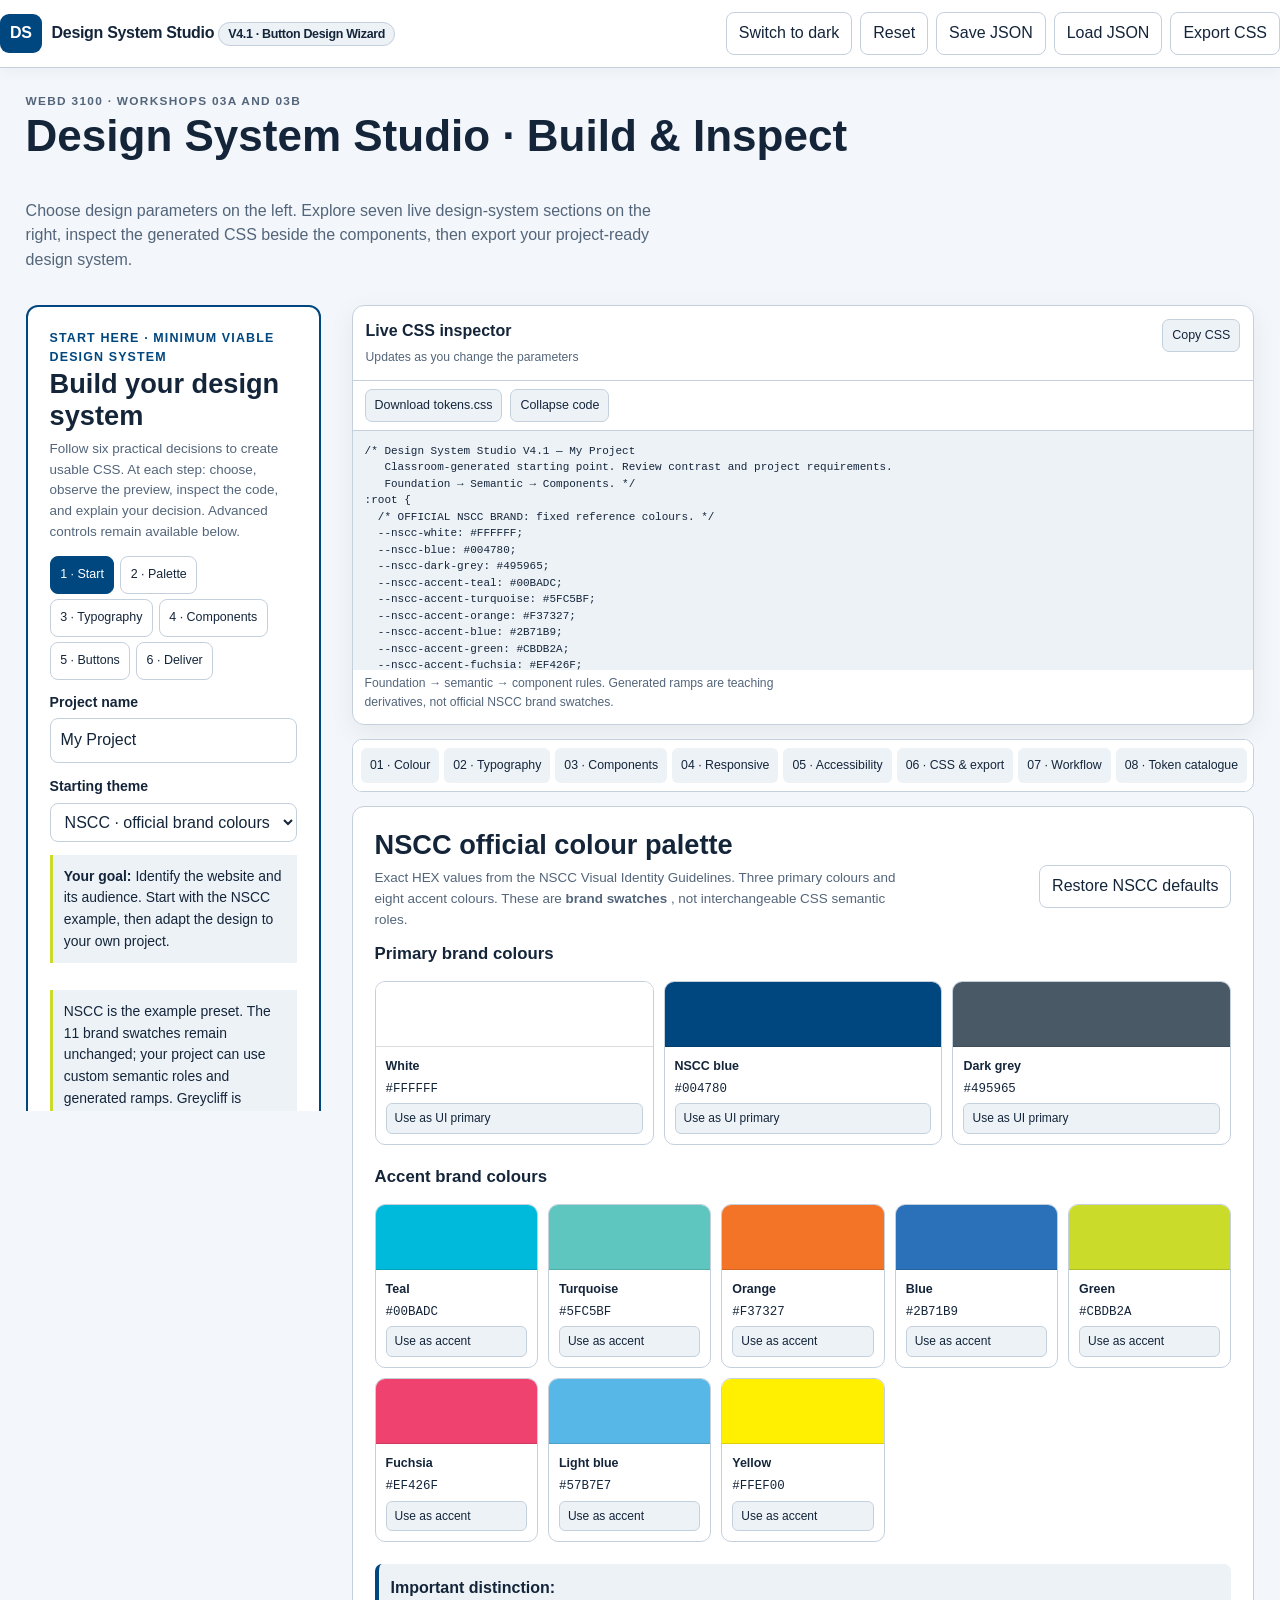
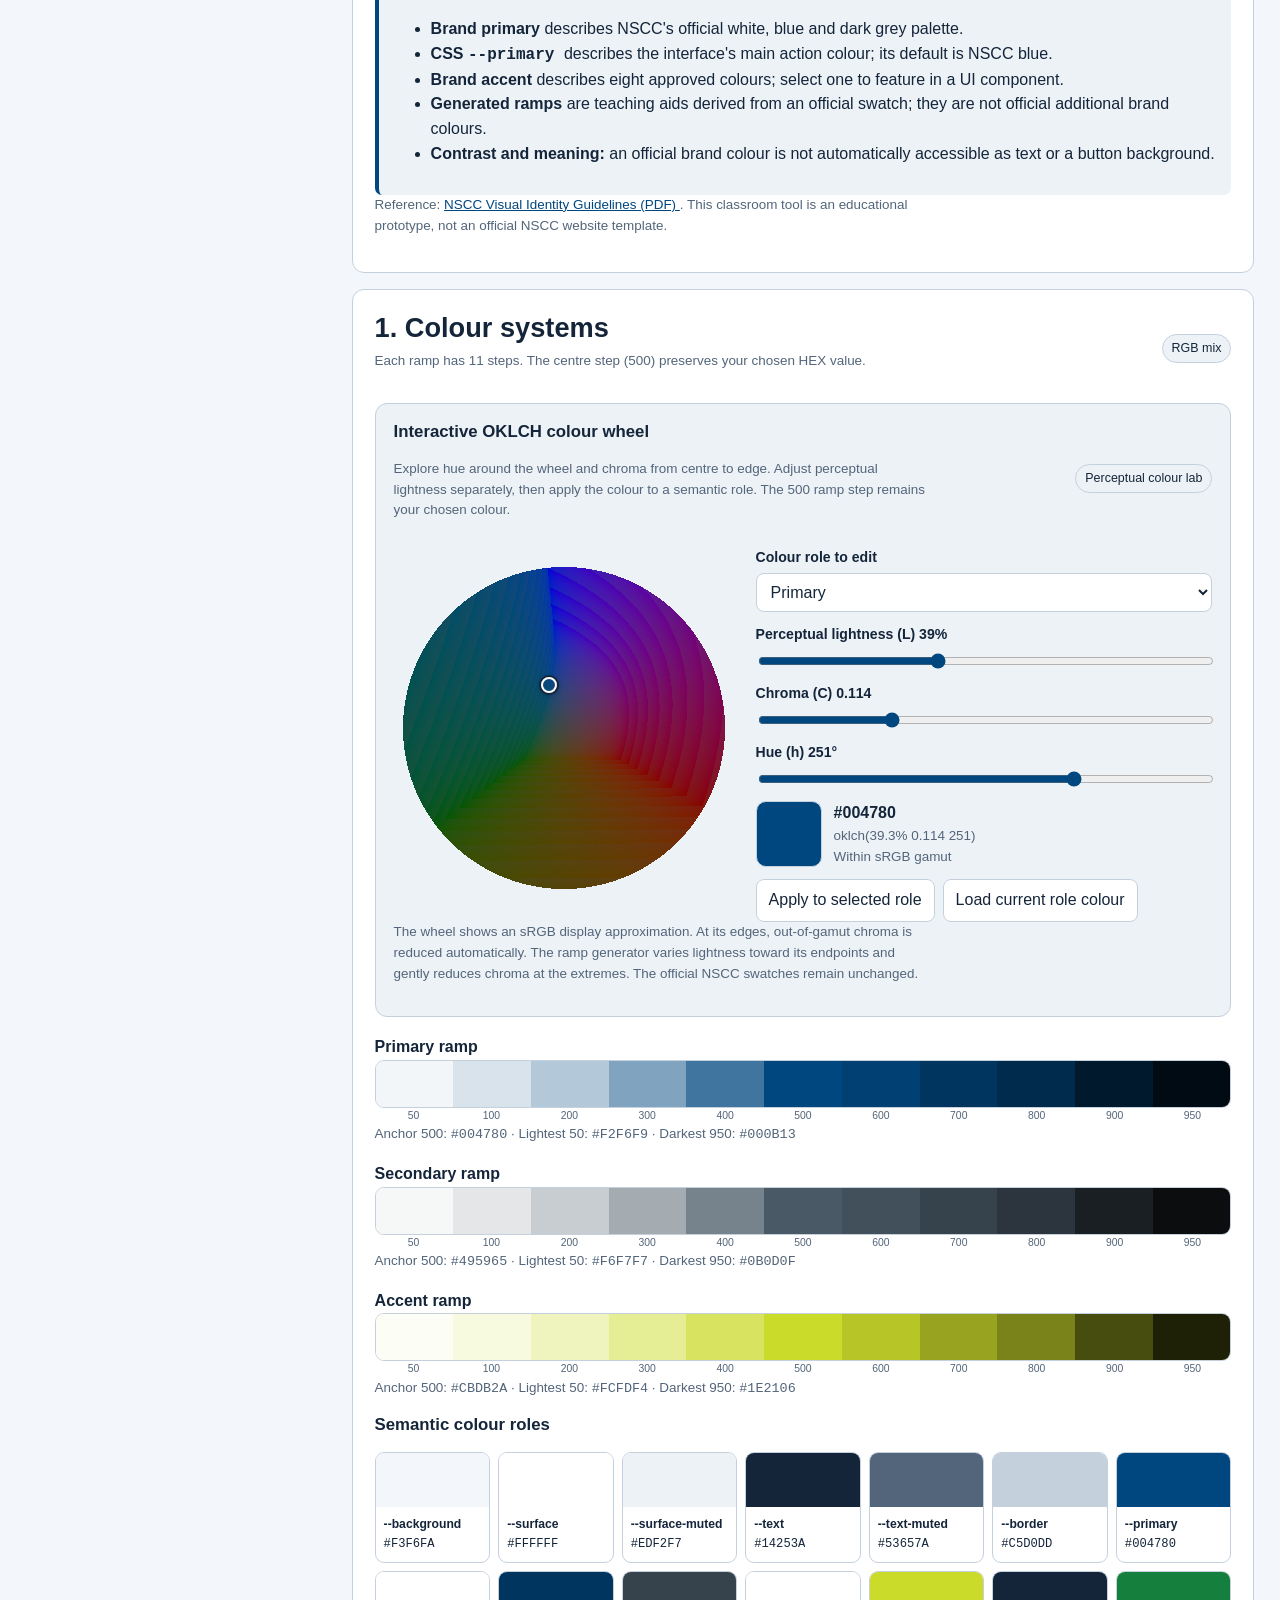
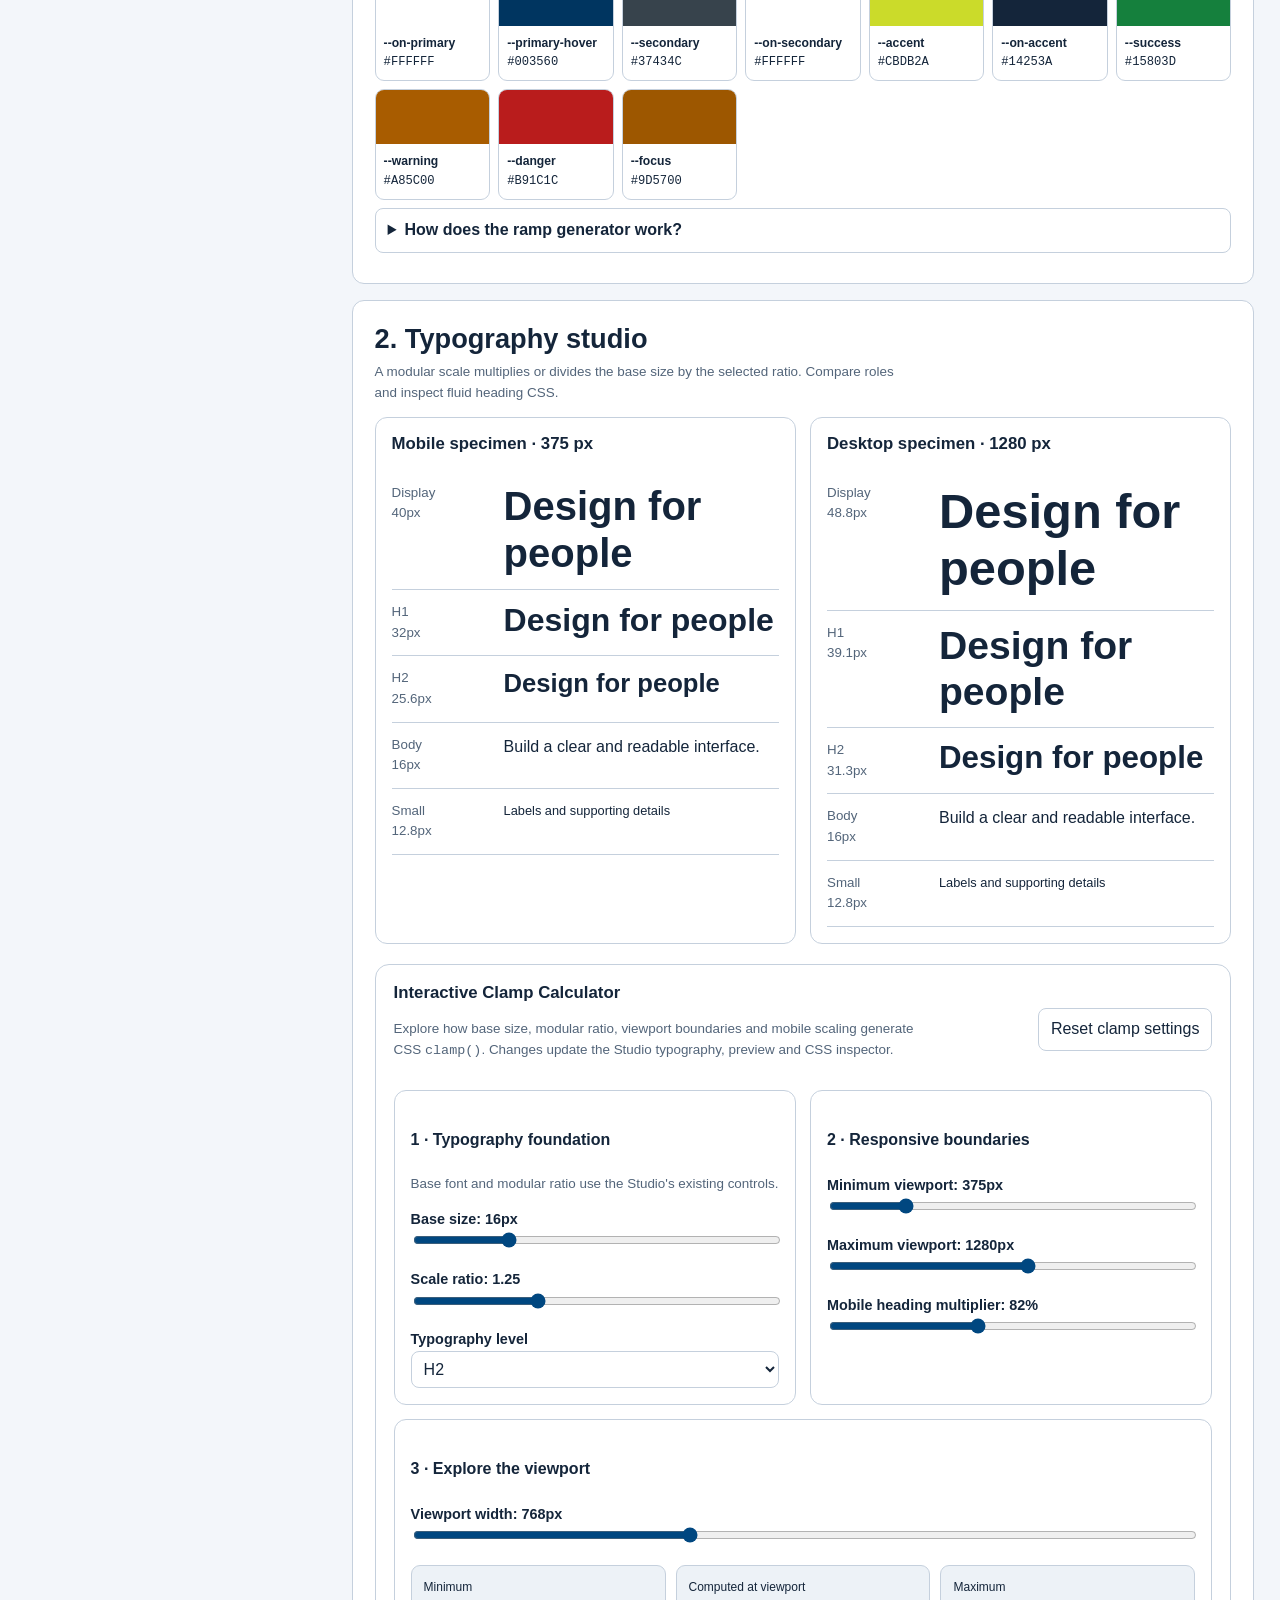
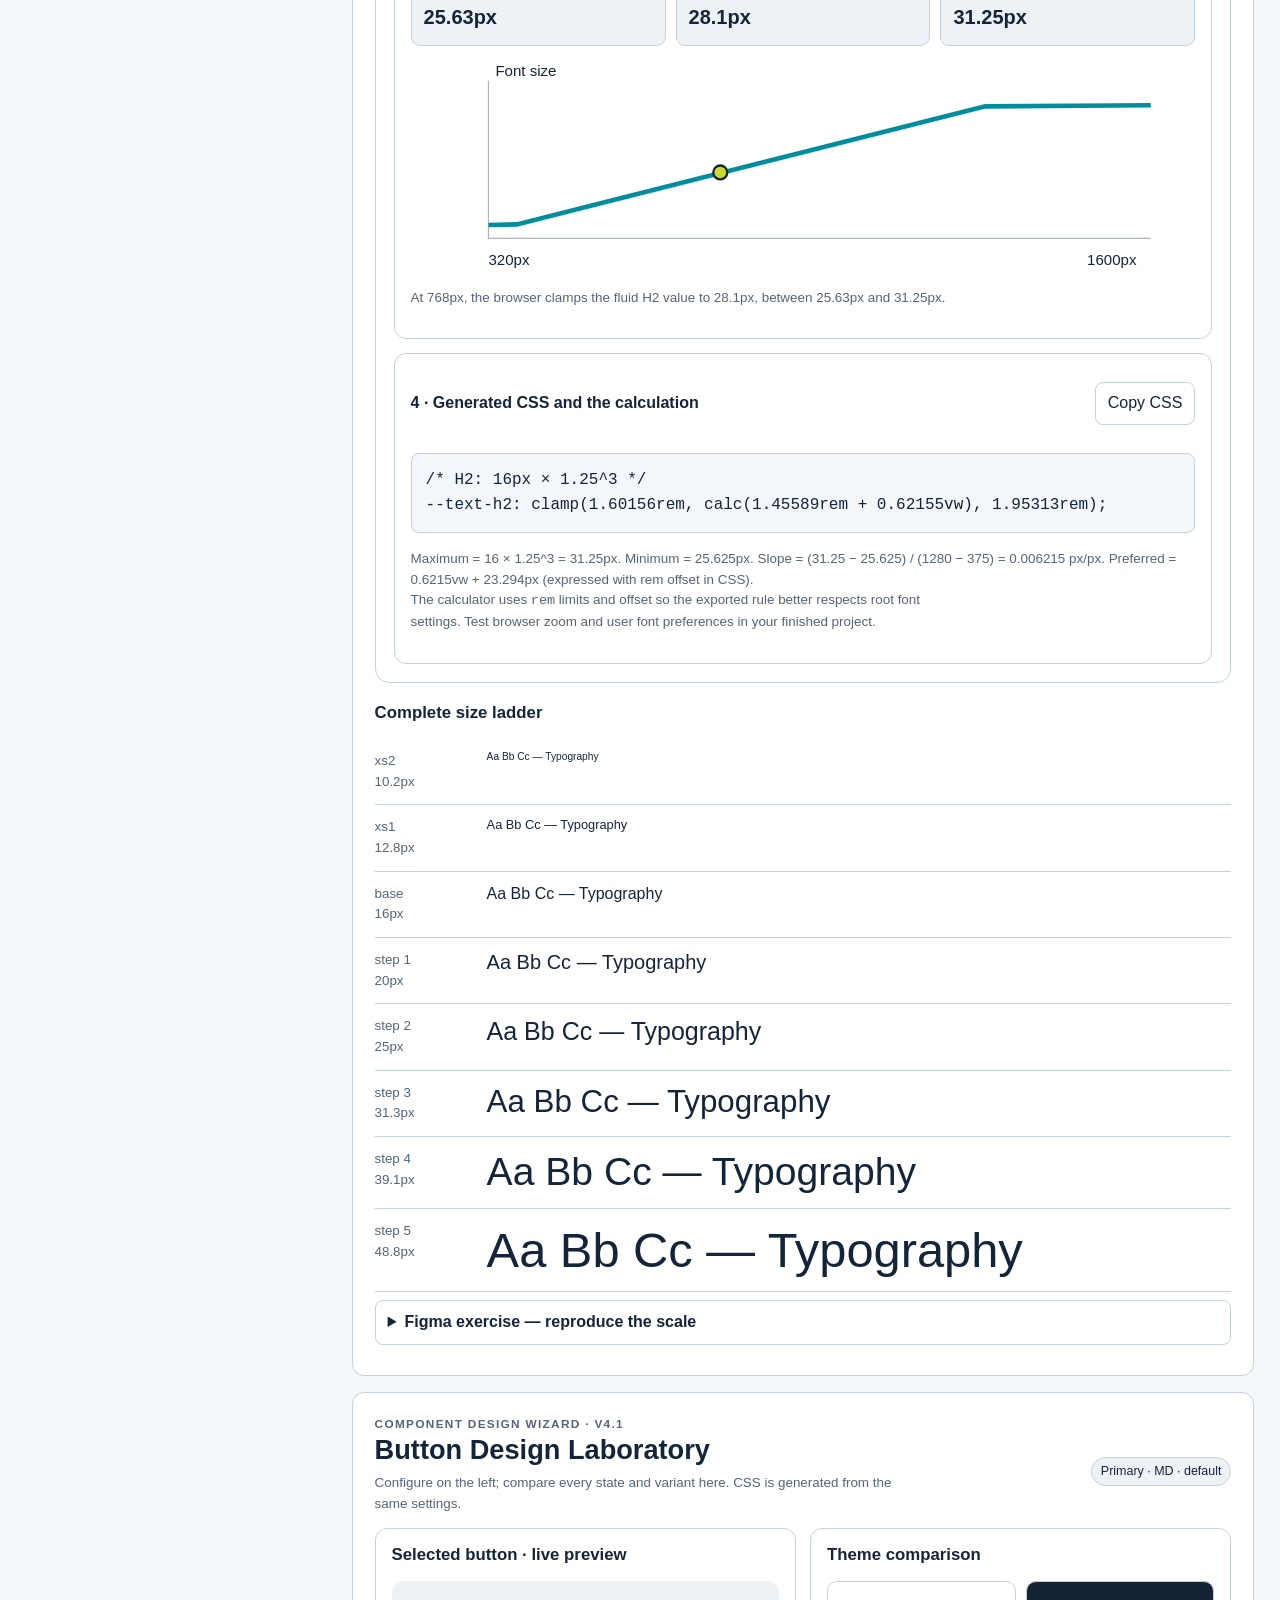
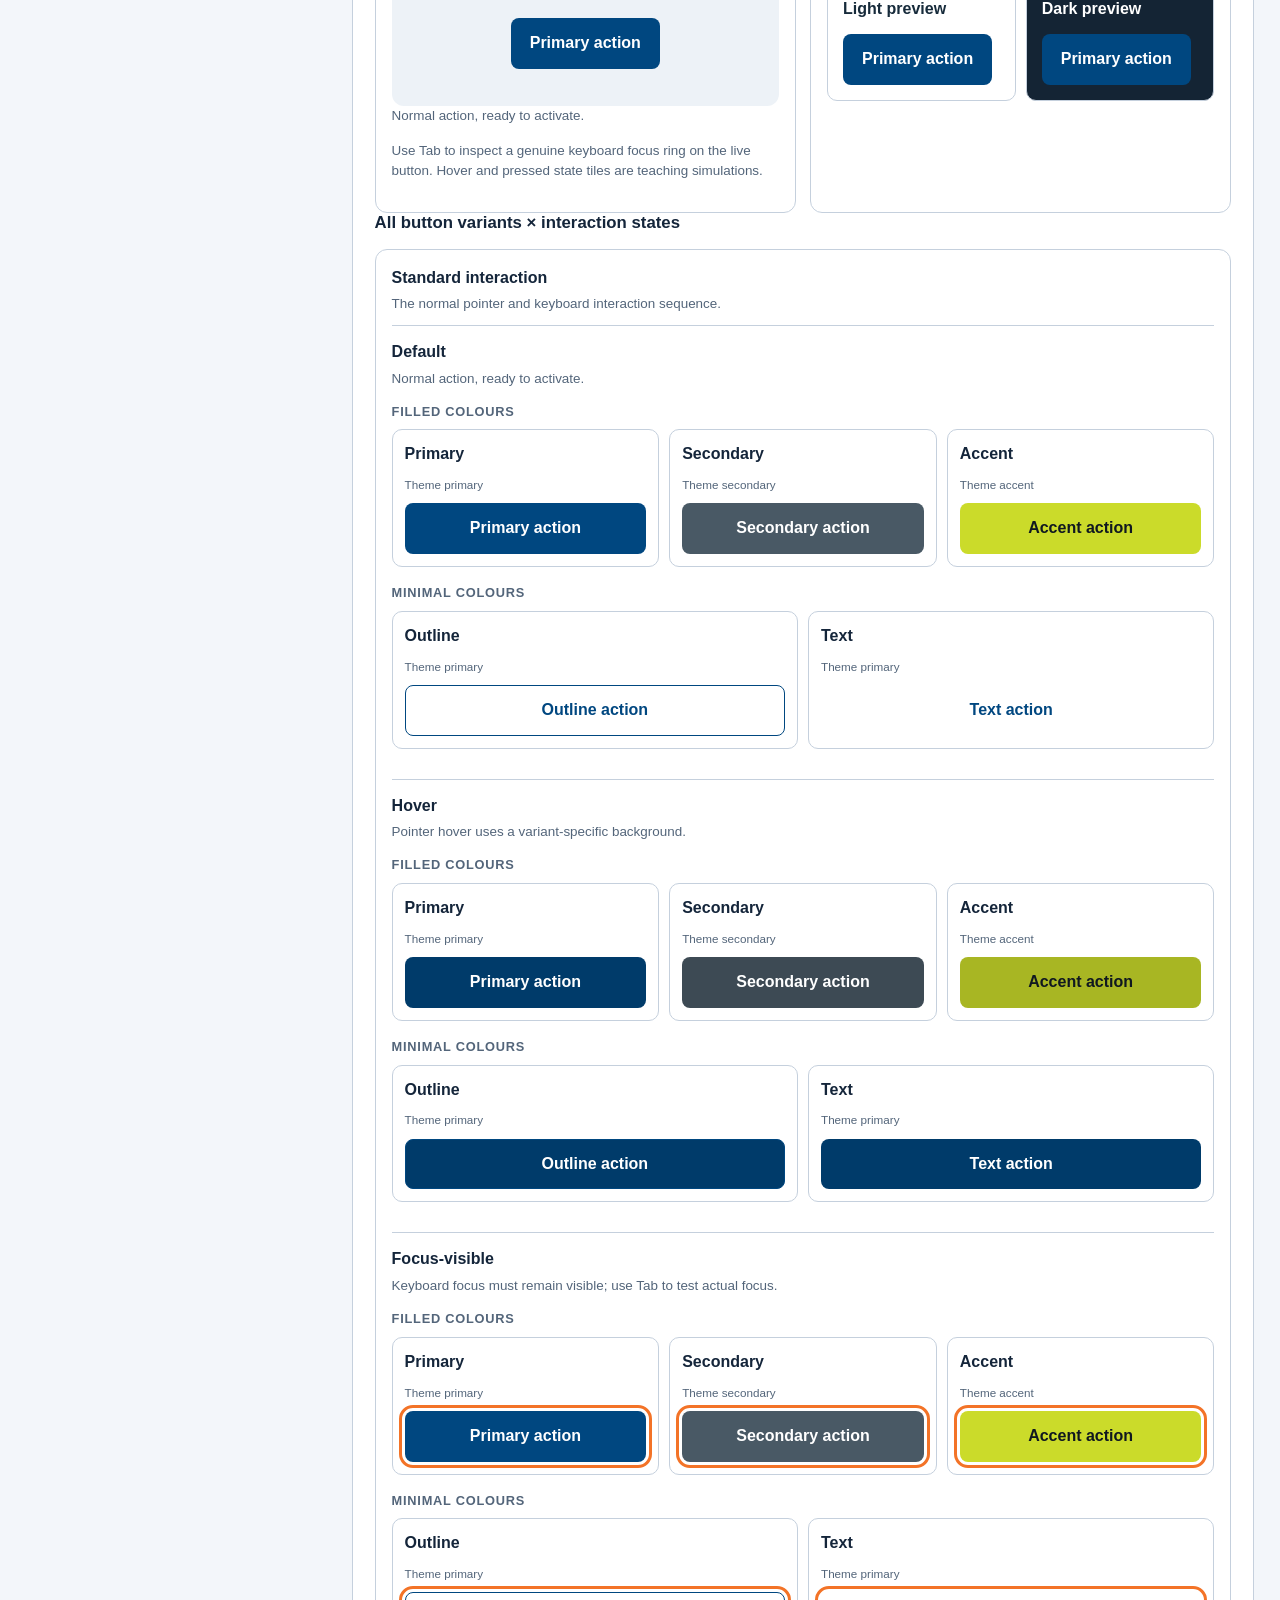
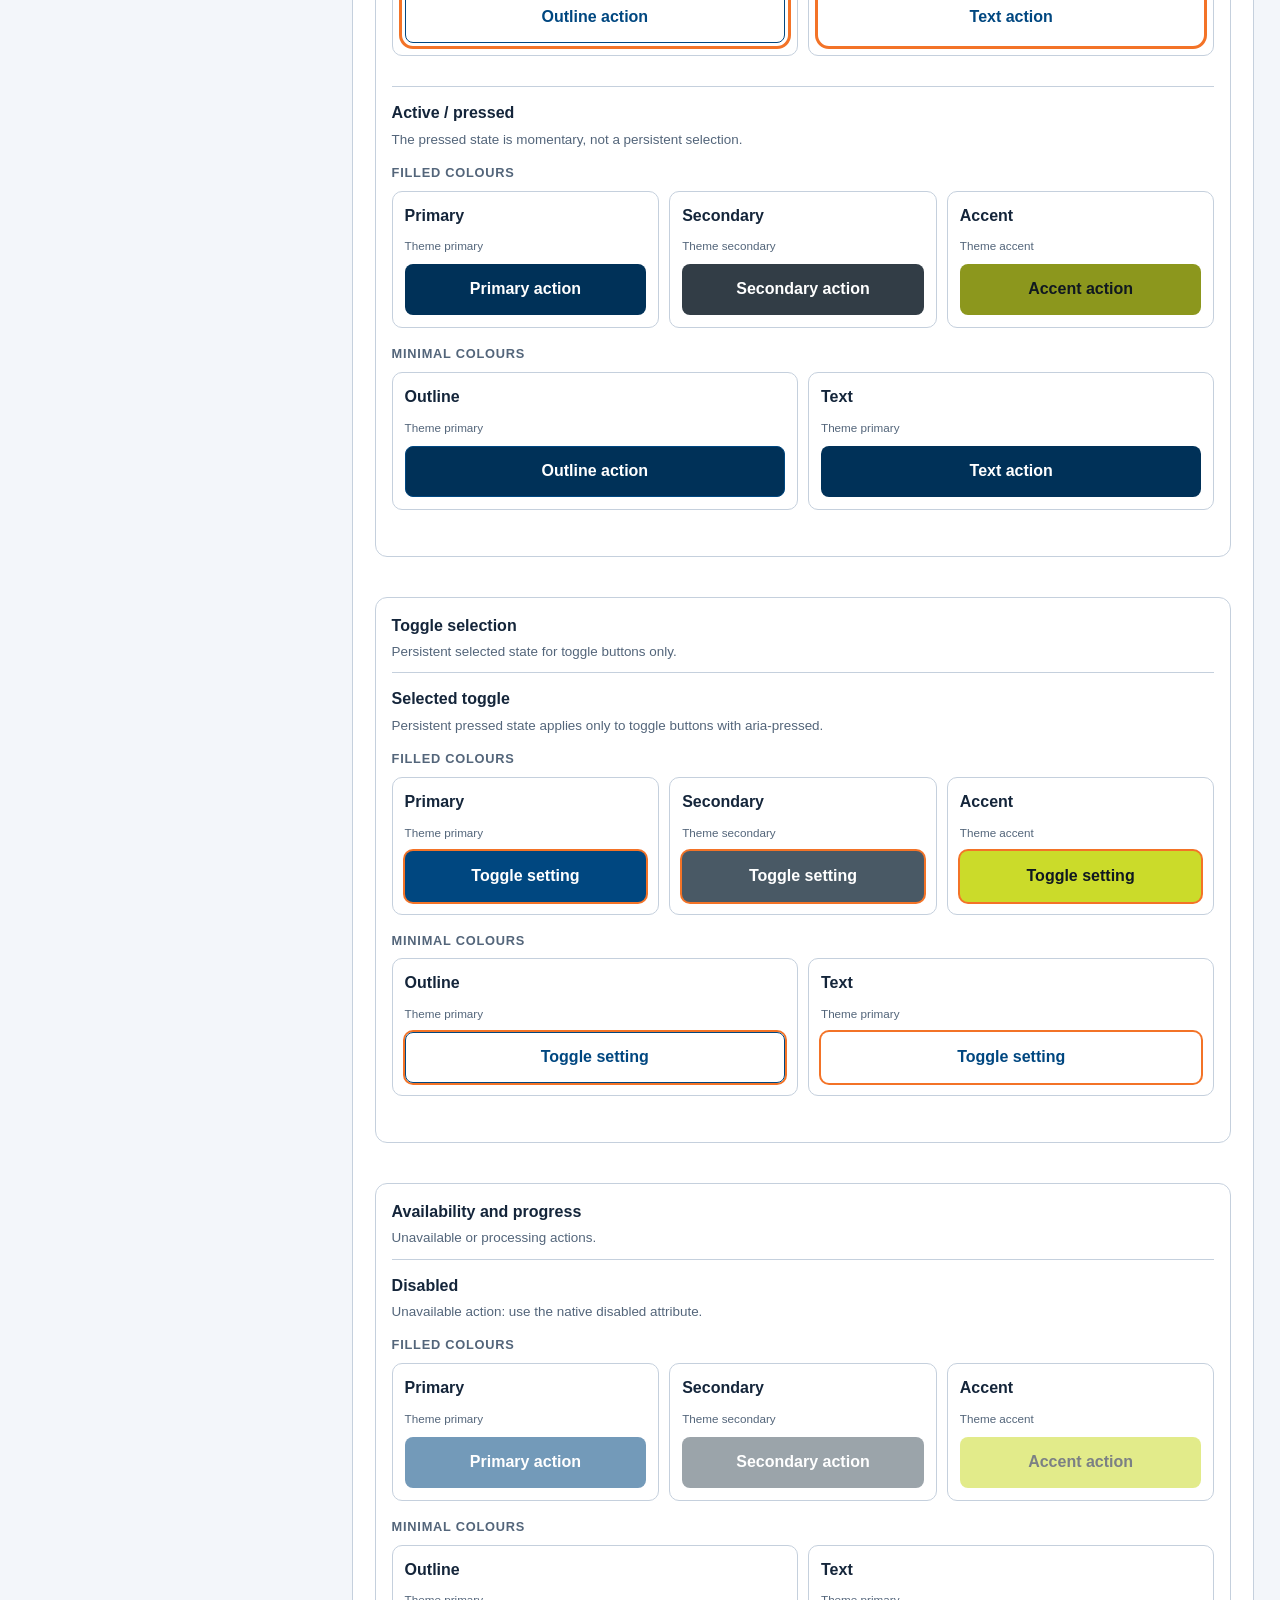
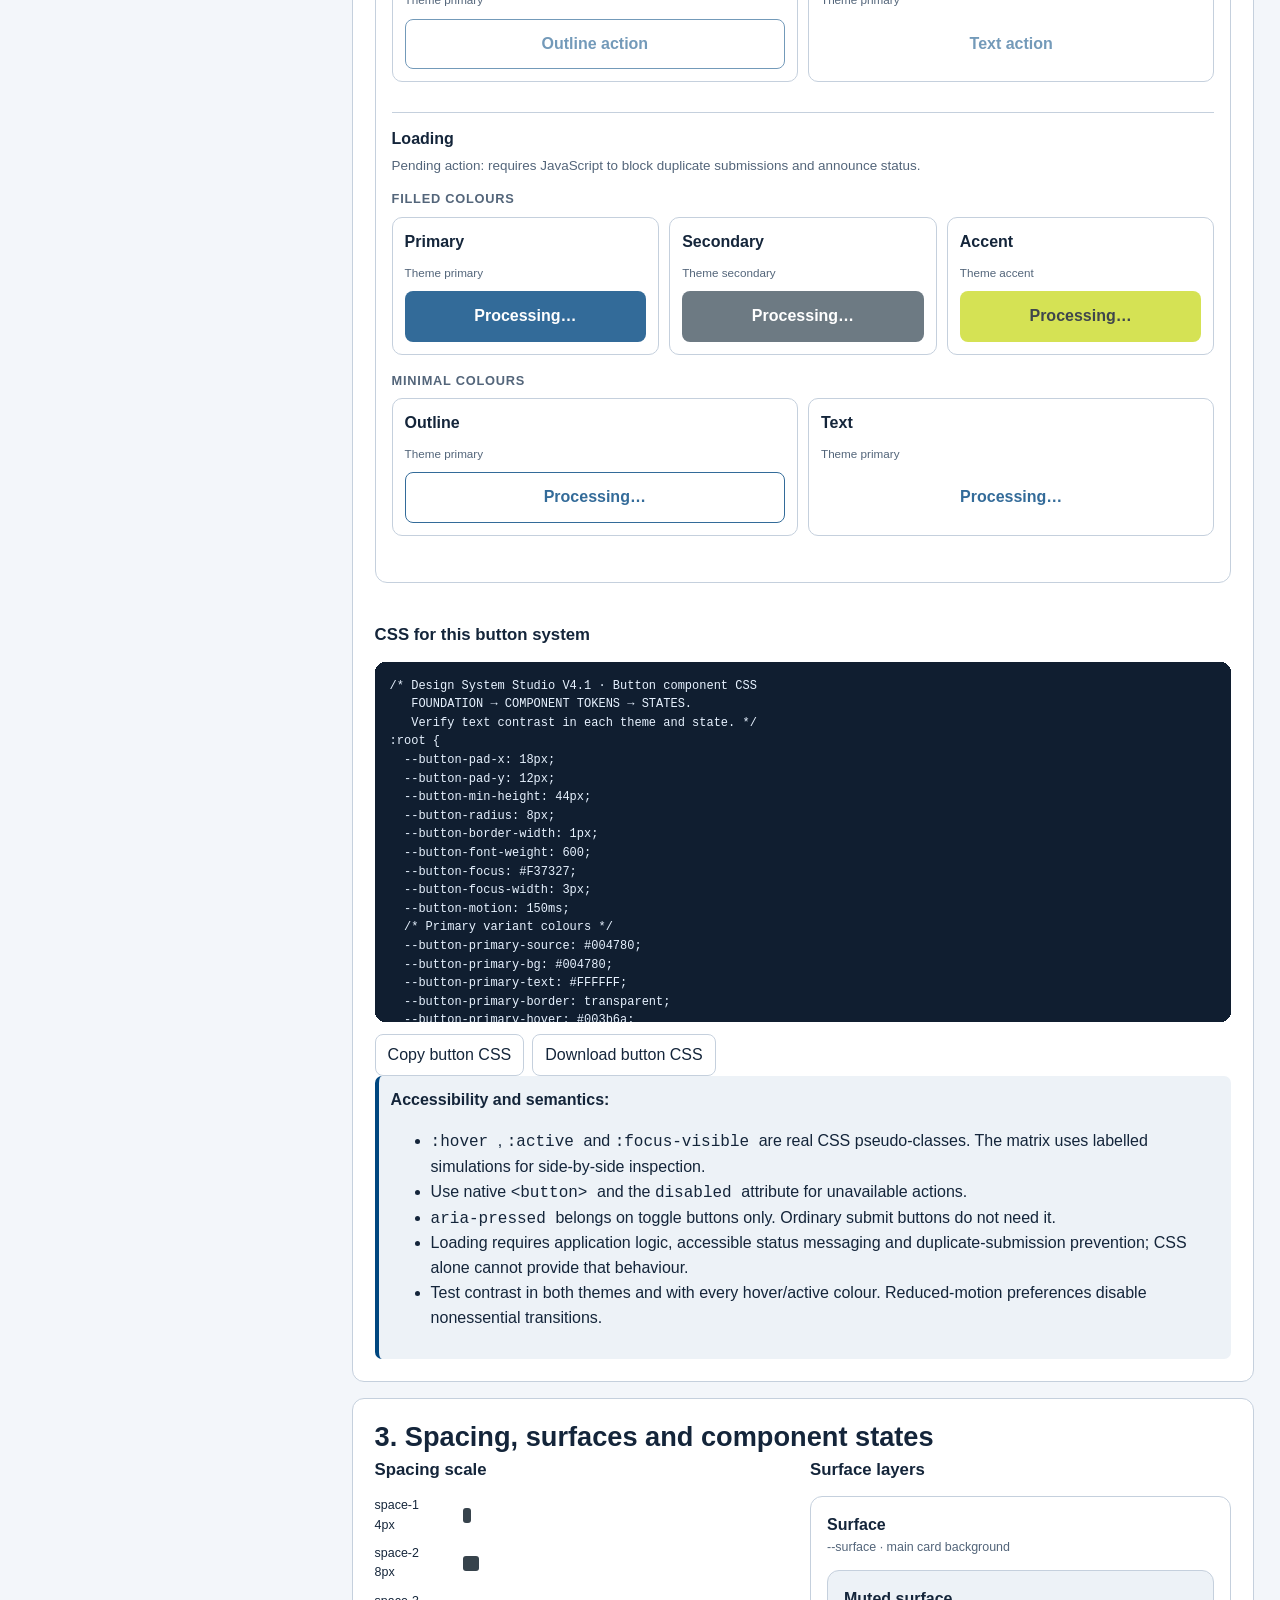
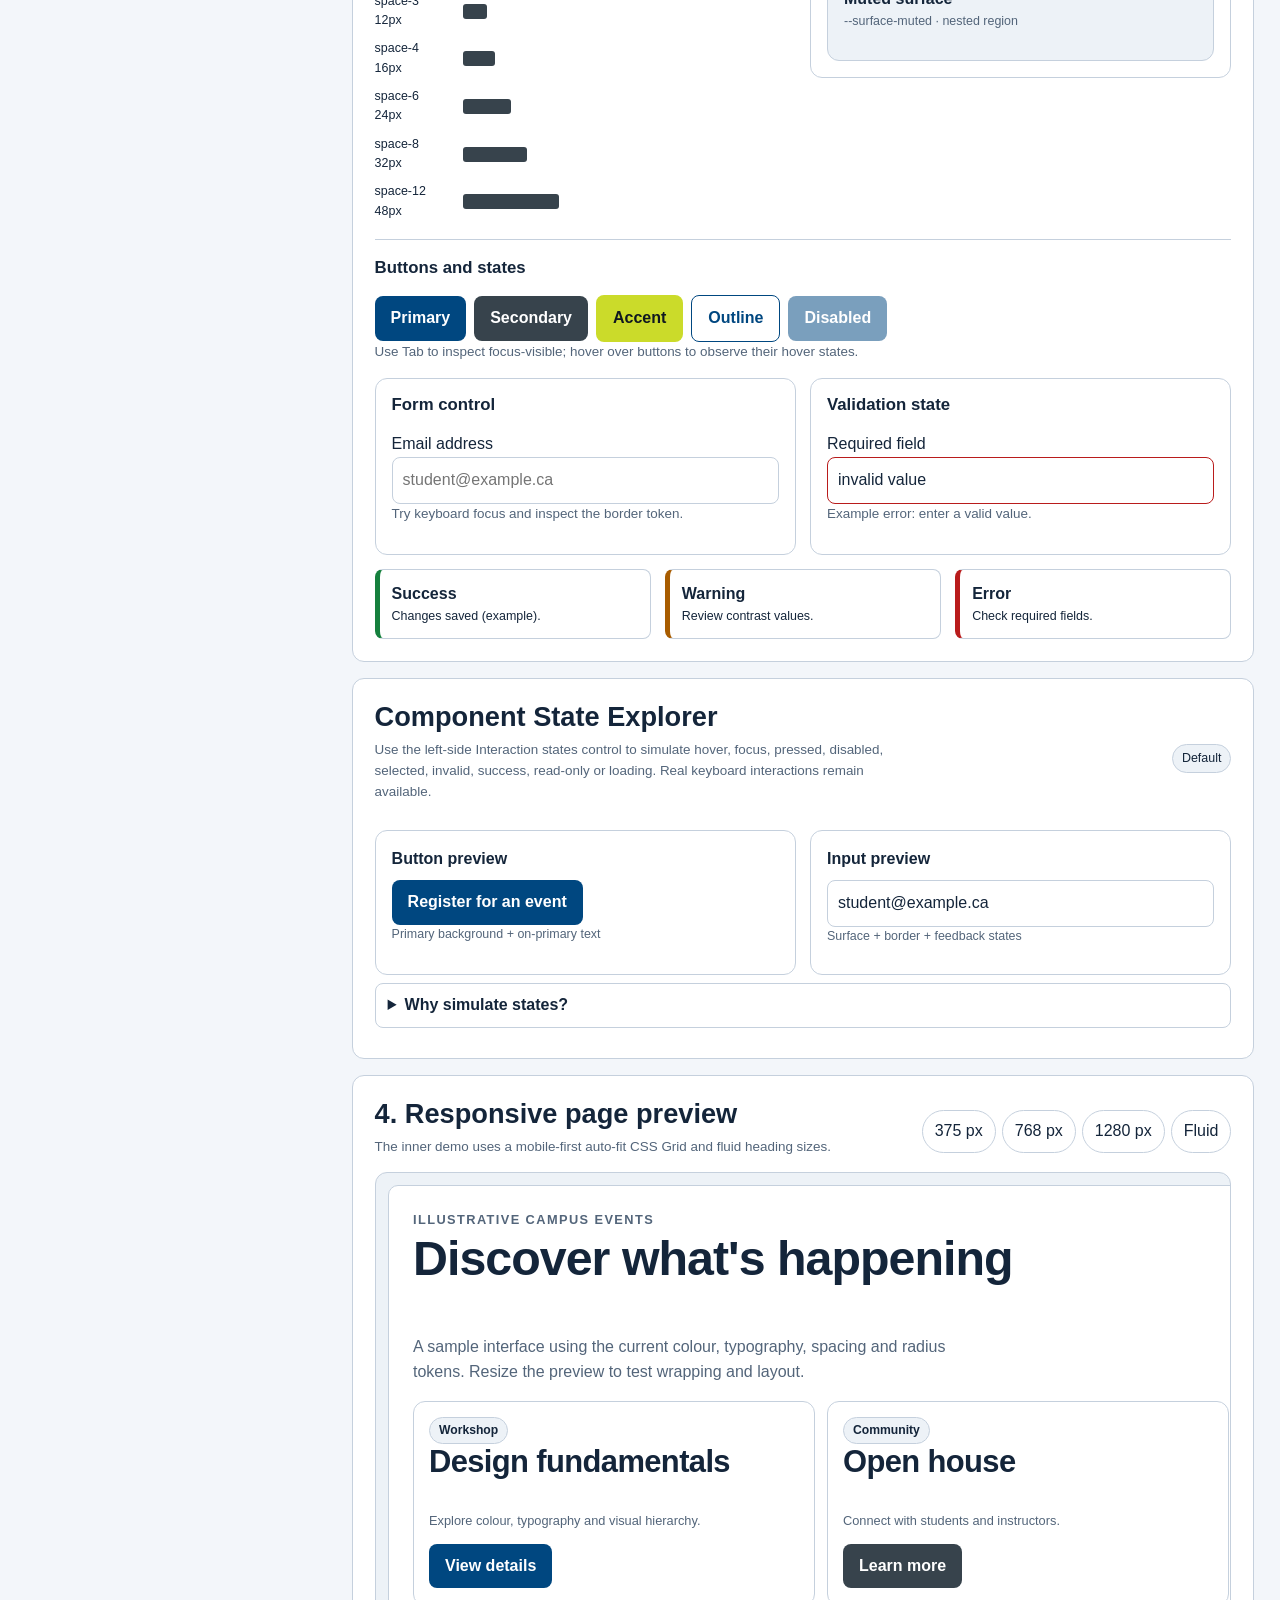
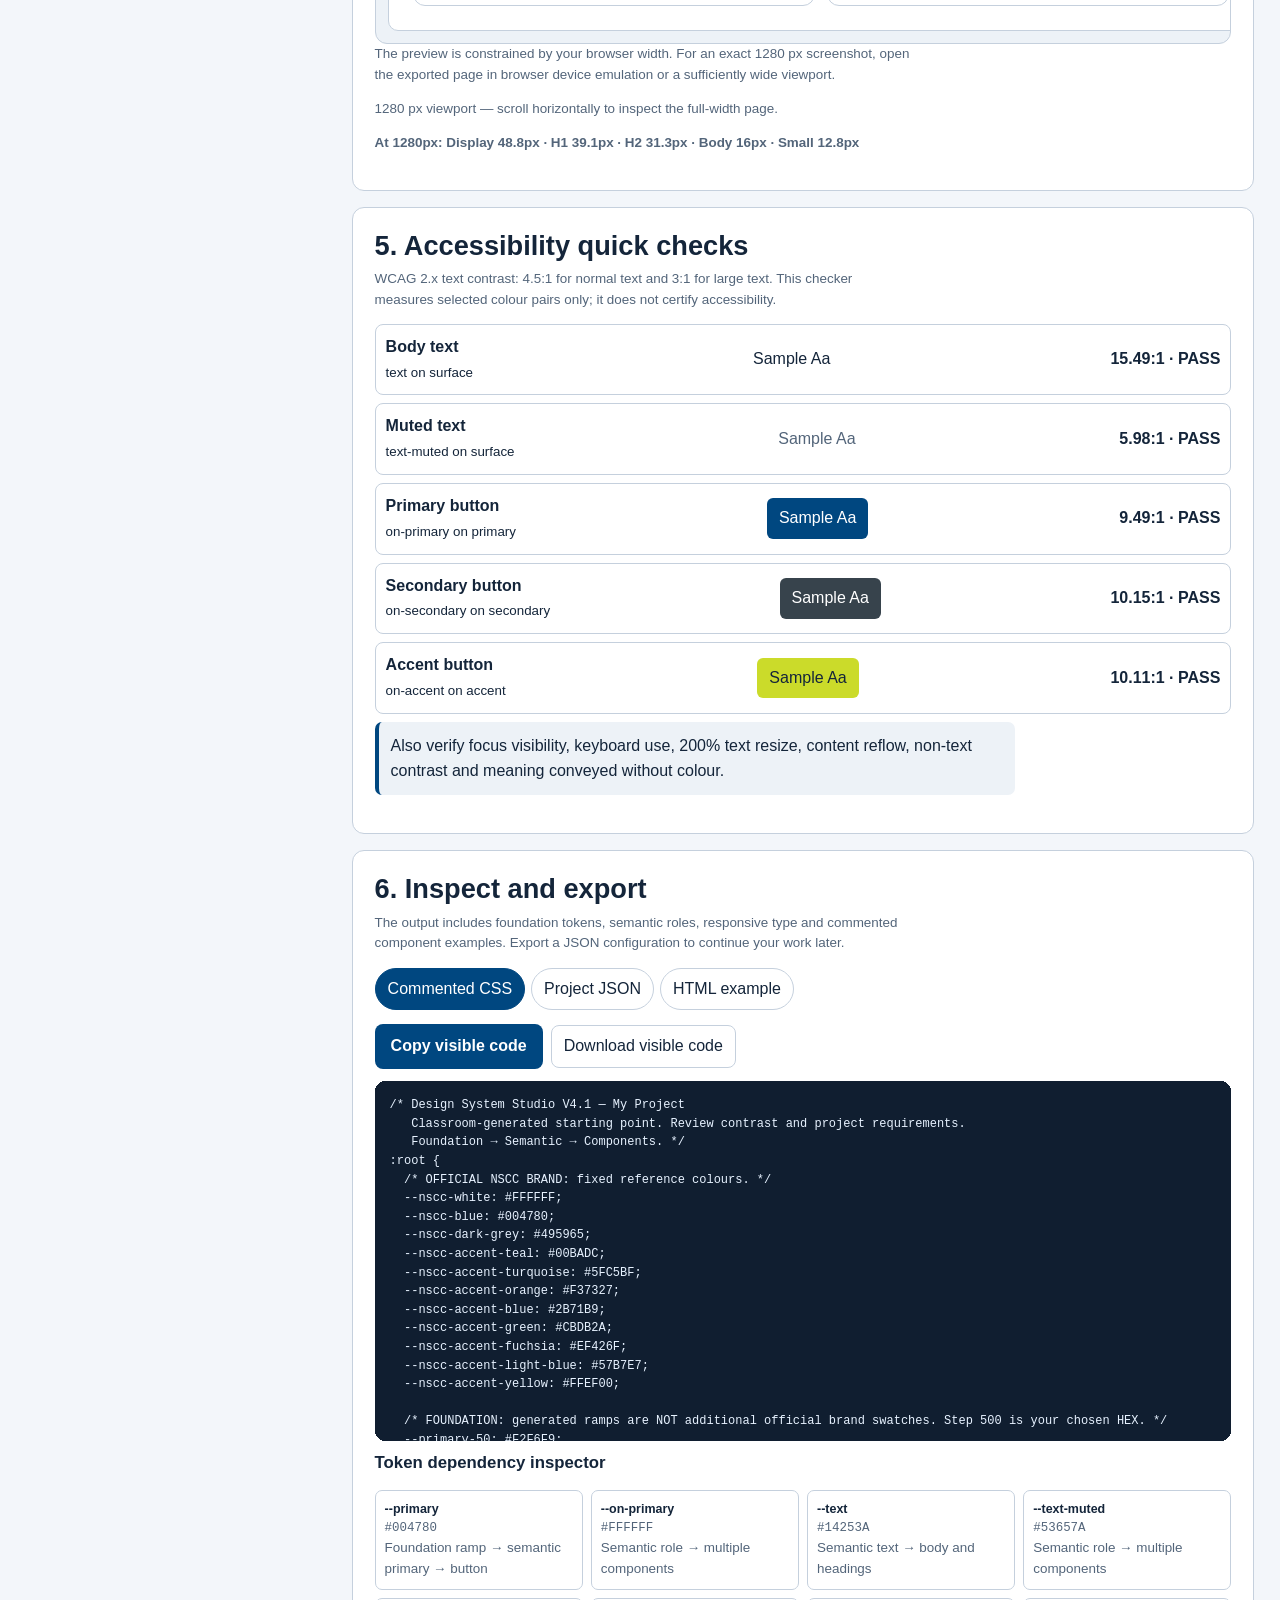
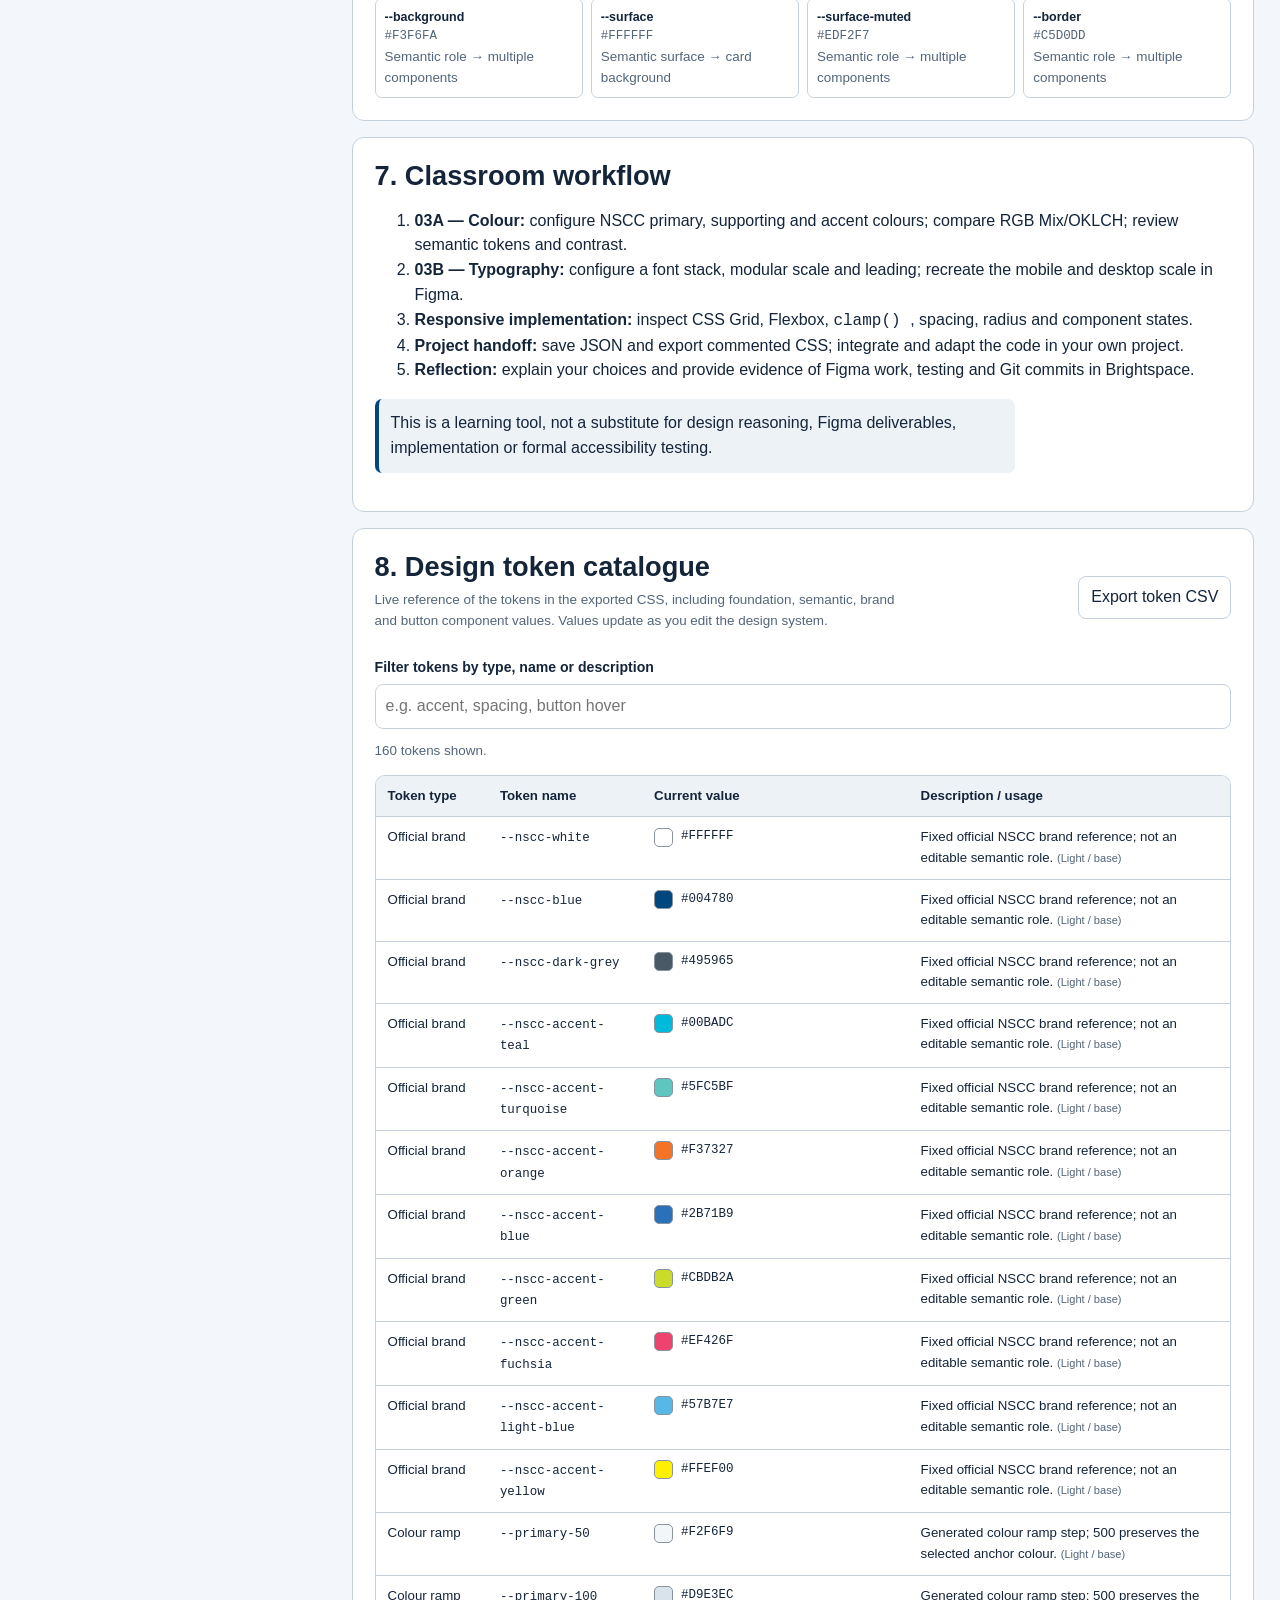
==== legacy/Design_System_Studio_V4_1_Interactive_Clamp_Calculator.html @ a5e4a3a6 "Initital seed of project" ====
<!DOCTYPE html>
<html data-theme="light" lang="en">
 <head>
  <meta charset="utf-8"/>
  <meta content="width=device-width,initial-scale=1" name="viewport"/>
  <meta content="light dark" name="color-scheme"/>
  <title>
   Design System Studio V4.1 | Button Design Wizard
  </title>
  <style>
   /* DESIGN SYSTEM STUDIO V3.3 — Foundation → Semantic → Components.
   All examples are responsive, keyboard accessible where practical,
   and use locally available fonts. Greycliff is licensed; Arial is its classroom alternative. */
:root {
  /* FOUNDATION: reusable measurements */
  --font-ui:Arial,Helvetica,sans-serif;
  --base-size:16px;
  --type-ratio:1.25;
  --body-leading:1.55;
  --heading-leading:1.18;
  --space-unit:4px;
  --radius-base:12px;
  --shadow-strength:.12;
  /* SEMANTIC: component-independent design roles (edited by JavaScript) */
  --background:#f3f6fa;
  --surface:#ffffff;
  --surface-muted:#edf2f7;
  --text:#14253a;
  --text-muted:#53657a;
  --border:#c5d0dd;
  --primary:#004780;
  --on-primary:#ffffff;
  --primary-hover:#003765;
  --secondary:#495965;
  --on-secondary:#ffffff;
  --accent:#cbdb2a;
  --on-accent:#261a02;
  --success:#15803d;
  --warning:#a85c00;
  --danger:#b91c1c;
  --focus:#9d5700;
  /* COMPONENT: individual components consume semantic values */
  --card-radius:var(--radius-base);
  --button-radius:calc(var(--radius-base)*.7)
}
* {
  box-sizing:border-box
}
html {
  scroll-behavior:smooth
}
body {
  margin:0;
  font-family:var(--font-ui);
  font-size:var(--base-size);
  line-height:var(--body-leading);
  color:var(--text);
  background:var(--background)
}
button,input,select,textarea {
  font:inherit
}
button {
  cursor:pointer
}
button:disabled {
  cursor:not-allowed;
  opacity:.52
}
a {
  color:var(--primary)
}
:focus-visible {
  outline:3px solid var(--focus);
  outline-offset:3px
}
h1,h2,h3,p {
  margin-top:0
}
h1,h2,h3 {
  line-height:var(--heading-leading)
}
h1 {
  font-size:clamp(1.65rem,1.1rem + 2.2vw,2.75rem)
}
h2 {
  font-size:clamp(1.25rem,1.05rem + 1vw,1.7rem)
}
h3 {
  font-size:1.05rem
}
p {
  max-width:72ch
}
.shell {
  width:min(1500px,100%);
  margin:auto;
  padding:0 clamp(12px,2vw,28px)
}
.topbar {
  position:sticky;
  top:0;
  z-index:10;
  background:var(--surface);
  border-bottom:1px solid var(--border);
  box-shadow:0 3px 15px #0000000b
}
.top-inner {
  display:flex;
  gap:12px;
  justify-content:space-between;
  align-items:center;
  flex-wrap:wrap;
  padding:12px 0
}
.brand {
  display:flex;
  gap:10px;
  align-items:center;
  font-weight:800;
  letter-spacing:-.02em
}
.brandmark {
  background:var(--primary);
  color:var(--on-primary);
  padding:7px 10px;
  border-radius:9px
}
.top-actions {
  display:flex;
  gap:8px;
  flex-wrap:wrap
}
.top-actions button,.ghost {
  border:1px solid var(--border);
  background:var(--surface);
  color:var(--text);
  border-radius:8px;
  padding:8px 12px
}
.top-actions button[aria-pressed="true"] {
  background:var(--primary);
  color:var(--on-primary)
}
.hero {
  padding:24px 0 16px
}
.eyebrow {
  text-transform:uppercase;
  letter-spacing:.11em;
  font-size:.74rem;
  font-weight:800;
  color:var(--text-muted)
}
.hero p {
  color:var(--text-muted)
}
.layout {
  display:grid;
  grid-template-columns:minmax(245px,310px) minmax(0,1fr);
  gap:18px;
  align-items:start
}
.sidebar {
  position:sticky;
  top:78px;
  max-height:calc(100vh - 94px);
  overflow:auto
}
.panel {
  background:var(--surface);
  border:1px solid var(--border);
  border-radius:var(--card-radius);
  padding:clamp(14px,2vw,22px);
  margin-bottom:16px;
  min-width:0
}
.panel h2 {
  margin-bottom:7px
}
.muted,.help {
  color:var(--text-muted)
}
.help {
  font-size:.84rem
}
.section-head {
  display:flex;
  justify-content:space-between;
  gap:10px;
  align-items:center;
  flex-wrap:wrap
}
.field {
  display:grid;
  gap:5px;
  margin:12px 0
}
.field label {
  font-weight:700;
  font-size:.88rem
}
.field input:not([type=color]):not([type=range]),.field select,.field textarea {
  width:100%;
  min-width:0;
  padding:9px 10px;
  border:1px solid var(--border);
  border-radius:8px;
  color:var(--text);
  background:var(--surface)
}
.field input[type=range] {
  width:100%;
  accent-color:var(--primary)
}
.field input[type=color] {
  width:56px;
  height:38px;
  padding:2px;
  background:var(--surface);
  border:1px solid var(--border);
  border-radius:7px
}
.fieldline {
  display:flex;
  align-items:center;
  gap:10px
}
.fieldline output {
  font:700 .8rem ui-monospace,monospace;
  min-width:55px
}
.tabs {
  display:flex;
  gap:6px;
  flex-wrap:wrap;
  margin:8px 0 14px
}
.tab {
  border:1px solid var(--border);
  border-radius:999px;
  background:var(--surface);
  color:var(--text);
  padding:8px 12px
}
.tab[aria-selected=true] {
  background:var(--primary);
  color:var(--on-primary);
  border-color:var(--primary)
}
.swatch-grid {
  display:grid;
  grid-template-columns:repeat(auto-fit,minmax(112px,1fr));
  gap:8px
}
.swatch {
  min-width:0;
  border:1px solid var(--border);
  border-radius:9px;
  overflow:hidden;
  background:var(--surface)
}
.swatch .paint {
  height:54px
}
.swatch .swatch-text {
  padding:8px;
  font-size:.76rem;
  overflow-wrap:anywhere
}
.swatch strong {
  display:block
}
.ramp-group {
  margin:16px 0
}
.ramp {
  display:grid;
  grid-template-columns:repeat(11,minmax(0,1fr));
  border-radius:9px;
  overflow:hidden;
  border:1px solid var(--border)
}
.ramp-cell {
  height:46px;
  min-width:0
}
.ramp-labels {
  display:grid;
  grid-template-columns:repeat(11,minmax(0,1fr));
  font-size:.65rem;
  text-align:center;
  color:var(--text-muted)
}
.grid2 {
  display:grid;
  grid-template-columns:repeat(2,minmax(0,1fr));
  gap:14px
}
.grid3 {
  display:grid;
  grid-template-columns:repeat(3,minmax(0,1fr));
  gap:14px
}
.component {
  padding:16px;
  background:var(--surface);
  border:1px solid var(--border);
  border-radius:var(--card-radius)
}
.component.muted-surface {
  background:var(--surface-muted)
}
.demo-btn {
  border:0;
  background:var(--primary);
  color:var(--on-primary);
  padding:10px 16px;
  border-radius:var(--button-radius);
  font-weight:700
}
.demo-btn:hover:not(:disabled) {
  background:var(--primary-hover)
}
.demo-btn.secondary {
  background:var(--secondary);
  color:var(--on-secondary)
}
.demo-btn.outline {
  border:1px solid var(--border);
  color:var(--text);
  background:transparent
}
.demo-btn.accent {
  background:var(--accent);
  color:var(--on-accent)
}
.button-row {
  display:flex;
  flex-wrap:wrap;
  gap:8px;
  align-items:center
}
.badge {
  display:inline-flex;
  border-radius:999px;
  padding:3px 9px;
  font-size:.76rem;
  font-weight:700;
  background:var(--surface-muted);
  border:1px solid var(--border)
}
.alert {
  padding:12px;
  border:1px solid var(--border);
  border-left:5px solid var(--success);
  border-radius:8px;
  background:var(--surface)
}
.alert.warn {
  border-left-color:var(--warning)
}
.alert.error {
  border-left-color:var(--danger)
}
.demo-input {
  width:100%;
  padding:10px;
  border:1px solid var(--border);
  border-radius:8px;
  background:var(--surface);
  color:var(--text)
}
.demo-input[aria-invalid=true] {
  border-color:var(--danger)
}
.type-row {
  display:grid;
  grid-template-columns:100px minmax(0,1fr);
  gap:12px;
  padding:12px 0;
  border-bottom:1px solid var(--border)
}
.type-row .sample {
  overflow-wrap:anywhere
}
.type-row small {
  color:var(--text-muted)
}
.preview-shell {
  border:1px solid var(--border);
  background:var(--surface-muted);
  border-radius:12px;
  padding:12px;
  overflow:auto
}
.preview-frame {
  width:100%;
  max-width:100%;
  margin:auto;
  background:var(--surface);
  border:1px solid var(--border);
  border-radius:10px;
  padding:clamp(12px,2vw,24px);
  transition:width .2s;
  overflow:hidden
}
.preview-frame[data-width="mobile"] {
  width:375px
}
.preview-frame[data-width="tablet"] {
  width:768px
}
.preview-frame[data-width="desktop"] {
  width:1280px
}
.preview-frame h3 {
  font-size:clamp(1.5rem,1rem + 2vw,2.7rem)
}
.preview-grid {
  display:grid;
  grid-template-columns:repeat(auto-fit,minmax(min(100%,210px),1fr));
  gap:12px
}
.preview-card {
  padding:15px;
  border:1px solid var(--border);
  border-radius:var(--card-radius);
  background:var(--surface)
}
.code {
  font:12px/1.55 Consolas,'Liberation Mono',monospace;
  background:#101e30;
  color:#e7f2ff;
  border-radius:10px;
  padding:15px;
  overflow:auto;
  max-height:360px;
  white-space:pre
}
.mini {
  font-size:.78rem
}
.note {
  padding:12px;
  border-left:4px solid var(--primary);
  background:var(--surface-muted);
  border-radius:7px
}
.contrast {
  display:flex;
  justify-content:space-between;
  gap:10px;
  align-items:center;
  border:1px solid var(--border);
  border-radius:8px;
  padding:10px;
  margin:8px 0;
  flex-wrap:wrap
}
.status {
  font-size:.82rem;
  min-height:1.4em;
  color:var(--text-muted)
}
.footer {
  padding:20px 0 40px;
  color:var(--text-muted);
  font-size:.85rem
}
.hide {
  display:none!important
}
hr {
  border:0;
  border-top:1px solid var(--border);
  margin:18px 0
}
details {
  border:1px solid var(--border);
  border-radius:8px;
  padding:9px 12px;
  margin:8px 0
}
summary {
  font-weight:700;
  cursor:pointer
}
.token-list {
  display:grid;
  grid-template-columns:repeat(auto-fit,minmax(190px,1fr));
  gap:8px
}
.token-item {
  padding:9px;
  border:1px solid var(--border);
  border-radius:7px;
  font-size:.78rem;
  overflow-wrap:anywhere
}
.token-item code {
  display:block;
  color:var(--text-muted)
}
.spacer-bars {
  display:flex;
  flex-direction:column;
  gap:9px
}
.space-row {
  display:flex;
  align-items:center;
  gap:10px;
  font-size:.78rem
}
.space-row span {
  width:78px
}
.space-row i {
  display:block;
  height:15px;
  background:var(--secondary);
  border-radius:3px
}
.pill {
  border-radius:999px;
  padding:4px 9px;
  background:var(--surface-muted);
  border:1px solid var(--border);
  font-size:.78rem
}
.visually-hidden {
  position:absolute;
  width:1px;
  height:1px;
  padding:0;
  margin:-1px;
  overflow:hidden;
  clip:rect(0,0,0,0);
  white-space:nowrap;
  border:0
}
@media(max-width:900px) {
  .layout {
    grid-template-columns:1fr
  }
  .sidebar {
    position:static;
    max-height:none
  }
  .grid3 {
    grid-template-columns:repeat(2,minmax(0,1fr))
  }
}
@media(max-width:580px) {
  .grid2,.grid3 {
    grid-template-columns:1fr
  }
  .type-row {
    grid-template-columns:1fr
  }
  .top-inner {
    align-items:flex-start
  }
  .hero {
    padding-top:16px
  }
  .ramp-cell {
    height:34px
  }
  .ramp-labels {
    font-size:.52rem
  }
}
@media(prefers-reduced-motion:reduce) {
  *,*:before,*:after {
    scroll-behavior:auto!important;
    transition:none!important
  }
}
/* OFFICIAL BRAND SWATCHES: fixed values, separate from generated semantic roles. */
.brand-grid {
  display:grid;
  grid-template-columns:repeat(auto-fit,minmax(min(100%,155px),1fr));
  gap:10px;
  margin:12px 0 22px
}
.brand-swatch {
  border:1px solid var(--border);
  border-radius:10px;
  overflow:hidden;
  background:var(--surface)
}
.brand-swatch-color {
  height:65px;
  border-bottom:1px solid #0002
}
.brand-swatch-info {
  padding:10px;
  display:grid;
  gap:4px;
  font-size:.78rem
}
.brand-swatch-info code {
  font-size:.78rem
}
.brand-swatch button {
  border:1px solid var(--border);
  border-radius:6px;
  background:var(--surface-muted);
  color:var(--text);
  padding:5px 8px;
  font-size:.75rem;
  text-align:left
}
.brand-swatch button:hover {
  border-color:var(--primary)
}
/* V2.6: Scalable parameter groups and live component-state laboratory. */
.layout {
  grid-template-columns:minmax(300px,365px) minmax(0,1fr)
}
.sidebar {
  scrollbar-gutter:stable
}
.studio-controls details {
  margin:8px 0;
  padding:0;
  overflow:hidden
}
.studio-controls summary {
  padding:12px;
  background:var(--surface-muted);
  list-style:none;
  display:flex;
  justify-content:space-between;
  align-items:center
}
.studio-controls summary::after {
  content:'+';
  font-size:1.3rem
}
.studio-controls details[open] summary::after {
  content:'−'
}
.studio-controls .group-body {
  padding:4px 13px 12px
}
.studio-controls .field {
  margin:10px 0
}
.studio-controls input[type=checkbox] {
  accent-color:var(--primary);
  width:18px;
  height:18px
}
.studio-controls .checkrow {
  display:flex;
  align-items:center;
  gap:8px;
  margin:10px 0
}
.studio-controls .control-hint {
  font-size:.78rem;
  color:var(--text-muted)
}
.studio-controls .group-label {
  font-size:.76rem;
  text-transform:uppercase;
  letter-spacing:.07em;
  color:var(--text-muted);
  margin:12px 0 5px;
  font-weight:800
}
.state-sandbox {
  display:grid;
  gap:14px;
  grid-template-columns:repeat(auto-fit,minmax(min(100%,240px),1fr));
  margin-top:14px
}
.state-tile {
  border:1px solid var(--border);
  border-radius:var(--card-radius);
  padding:16px;
  background:var(--surface);
  box-shadow:var(--shadow-demo,none)
}
.state-tile label {
  display:block;
  margin-bottom:8px;
  font-weight:700
}
.state-tile .demo-btn {
  min-height:var(--control-height,42px);
  border-radius:var(--button-radius);
  border-width:var(--border-width-demo,1px);
  transition:background .15s,transform .15s
}
.state-tile .demo-input {
  min-height:var(--control-height,42px);
  border-width:var(--border-width-demo,1px)
}
.state-tile[data-state=hover] .demo-btn {
  background:var(--primary-hover)
}
.state-tile[data-state=focus] .demo-btn {
  outline:var(--focus-width-demo,3px) solid var(--focus);
  outline-offset:3px
}
.state-tile[data-state=active] .demo-btn {
  transform:translateY(2px);
  filter:brightness(.86)
}
.state-tile[data-state=disabled] .demo-btn,.state-tile[data-state=loading] .demo-btn {
  opacity:.55;
  cursor:not-allowed
}
.state-tile[data-state=selected] {
  border-color:var(--primary);
  box-shadow:0 0 0 2px var(--primary)
}
.state-tile[data-state=invalid] .demo-input {
  border-color:var(--danger);
  outline:1px solid var(--danger)
}
.state-tile[data-state=success] .demo-input {
  border-color:var(--success);
  outline:1px solid var(--success)
}
.state-tile[data-state=readonly] .demo-input {
  background:var(--surface-muted)
}
.state-tile[data-state=loading] .demo-btn::after {
  content:'  ◌'
}
.state-tile[data-state=focus] .demo-input {
  outline:var(--focus-width-demo,3px) solid var(--focus);
  outline-offset:2px
}
.state-label {
  font-size:.78rem;
  color:var(--text-muted)
}
.studio-controls output {
  font-size:.78rem;
  min-width:45px
}
.studio-controls input[type=range] {
  width:100%
}
.studio-controls .inline-range {
  display:flex;
  align-items:center;
  gap:8px
}
.studio-controls .inline-range output {
  font-family:monospace
}
.studio-controls .palette-line {
  display:flex;
  align-items:center;
  gap:10px
}
.studio-controls .palette-line input[type=color] {
  width:55px;
  height:35px
}
.preview-frame {
  font-size:var(--preview-font-size,inherit)
}
.preview-card,.component {
  box-shadow:var(--shadow-demo,none);
  border-width:var(--border-width-demo,1px)
}
.demo-btn {
  min-height:var(--control-height,42px)
}
.demo-input {
  min-height:var(--control-height,42px)
}
@media(max-width:900px) {
  .layout {
    grid-template-columns:1fr
  }
  .sidebar {
    max-height:none
  }
}
.readiness-checks {
  display:grid;
  gap:.65rem;
  margin:.75rem 0
}
.readiness-checks label {
  display:flex;
  gap:.55rem;
  align-items:flex-start;
  line-height:1.45;
  font-size:.9rem
}
.readiness-checks input {
  margin-top:.25rem;
  flex:none
}
.journey-tip strong {
  font-weight:750
}
  /* V4.1 — searchable live design-token catalogue */
.token-table-wrap { overflow-x: auto; border: 1px solid var(--border); border-radius: 10px; }
.token-catalogue { width: 100%; border-collapse: collapse; font-size: .83rem; min-width: 700px; }
.token-catalogue th, .token-catalogue td { padding: 10px 12px; text-align: left; vertical-align: top; border-bottom: 1px solid var(--border); }
.token-catalogue th { position: sticky; top: 0; background: var(--surface-muted); z-index: 1; }
.token-catalogue tbody tr:last-child td { border-bottom: 0; }
.token-catalogue tbody tr:hover { background: var(--surface-muted); }
.token-catalogue code { overflow-wrap: anywhere; font-size: .78rem; }
.token-catalogue .token-value { display: flex; gap: 8px; align-items: center; }
.token-catalogue .token-dot { width: 19px; height: 19px; border: 1px solid #8893a0; border-radius: 5px; flex: none; }

/* V4.1: preview width represents the selected device viewport, not the panel width. */
#studio-section-4 .preview-shell {
  overflow-x: auto;
  overflow-y: hidden;
  overscroll-behavior-x: contain;
  scrollbar-gutter: stable;
}
#studio-section-4 .preview-frame {
  box-sizing: border-box;
  max-width: none; /* previous 100% cap prevented tablet/desktop expansion */
  flex-shrink: 0;
}
#studio-section-4 .preview-frame[data-width="mobile"] { width: 375px; }
#studio-section-4 .preview-frame[data-width="tablet"] { width: 768px; }
#studio-section-4 .preview-frame[data-width="desktop"] { width: 1280px; }
#studio-section-4 .preview-frame[data-width="fluid"] { width: 100%; }
#studio-section-4 .preview-shell[data-preview-overflow="true"] .preview-frame { margin-left: 0; margin-right: 0; }
#previewWidthStatus { margin-top: 8px; }

/* V4.1: Clamp Formula Explorer */
.clamp-lab{margin:20px 0;padding:18px;border:1px solid var(--border);border-radius:14px;background:var(--surface)}
.clamp-grid{display:grid;grid-template-columns:repeat(auto-fit,minmax(min(250px,100%),1fr));gap:14px;margin:14px 0}
.clamp-lab label{display:block;margin-top:12px;font-weight:650;font-size:.9rem}
.clamp-lab input[type=range]{width:100%;accent-color:var(--primary)}
.clamp-lab select{width:100%;padding:8px;border:1px solid var(--border);border-radius:8px;background:var(--surface);color:var(--text)}
.clamp-result{margin-bottom:14px}.clamp-metrics{display:grid;grid-template-columns:repeat(3,minmax(0,1fr));gap:10px;margin:14px 0}
.clamp-metrics>div{padding:12px;border:1px solid var(--border);border-radius:9px;background:var(--surface-muted)}
.clamp-metrics small{display:block;font-size:.75rem}.clamp-metrics strong{font-size:1.25rem;display:block;margin-top:5px}
#clampGraph{width:100%;height:auto;max-height:220px}.clamp-css{white-space:pre-wrap;overflow-wrap:anywhere;background:var(--background);padding:14px;border-radius:8px;border:1px solid var(--border)}
</style>
  <style>
   /* V2.5: parameters remain on the left, live examples and CSS remain visible on the right. */
.layout {
  display:grid;
  grid-template-columns:minmax(255px,310px) minmax(0,1fr);
  align-items:start;
  gap:16px
}
.studio-right {
  min-width:0;
  display:grid;
  grid-template-columns:minmax(0,1fr) minmax(280px,34%);
  gap:14px;
  align-items:start
}
.studio-right #main {
  min-width:0
}
.studio-code-dock {
  position:sticky;
  top:76px;
  max-height:calc(100vh - 90px);
  display:flex;
  flex-direction:column;
  min-width:0;
  border:1px solid var(--border);
  border-radius:var(--radius-base);
  background:var(--surface);
  overflow:hidden;
  box-shadow:0 8px 26px #00000010
}
.studio-dock-header {
  padding:13px;
  display:flex;
  align-items:start;
  justify-content:space-between;
  gap:8px;
  border-bottom:1px solid var(--border)
}
.studio-dock-header p,.studio-dock-note {
  font-size:.76rem;
  color:var(--text-muted);
  margin:4px 0 0
}
.studio-dock-header button,.studio-dock-actions button {
  font-size:.78rem;
  padding:6px 9px;
  border:1px solid var(--border);
  background:var(--surface-muted);
  color:var(--text);
  border-radius:7px;
  cursor:pointer
}
.studio-dock-actions {
  display:flex;
  gap:8px;
  flex-wrap:wrap;
  padding:8px 12px;
  border-bottom:1px solid var(--border)
}
#dockCss {
  margin:0;
  overflow:auto;
  flex:1;
  min-height:190px;
  padding:12px;
  font-size:11px;
  line-height:1.5;
  white-space:pre;
  tab-size:2;
  background:var(--surface-muted);
  color:var(--text)
}
.studio-dock-note {
  padding:0 12px 12px
}
.studio-code-dock.is-collapsed #dockCss {
  display:none
}
.studio-code-dock.is-collapsed {
  max-height:none
}
.studio-section-nav {
  position:sticky;
  top:58px;
  z-index:4;
  background:var(--surface);
  border:1px solid var(--border);
  border-radius:10px;
  padding:8px;
  display:flex;
  gap:5px;
  overflow-x:auto;
  margin-bottom:14px
}
.studio-section-nav a {
  font-size:.77rem;
  text-decoration:none;
  white-space:nowrap;
  border-radius:6px;
  padding:8px 9px;
  color:var(--text);
  background:var(--surface-muted)
}
.studio-section-nav a:hover,.studio-section-nav a:focus-visible {
  background:var(--primary);
  color:var(--on-primary)
}
#main>section {
  scroll-margin-top:125px
}
@media(max-width:1500px) {
  .studio-right {
    grid-template-columns:minmax(0,1fr)
  }
  .studio-code-dock {
    position:relative;
    top:auto;
    max-height:420px;
    grid-row:1
  }
  .studio-section-nav {
    top:0
  }
}
@media(max-width:900px) {
  .layout {
    grid-template-columns:1fr
  }
  .studio-right {
    grid-template-columns:1fr
  }
  .studio-code-dock {
    max-height:370px
  }
  .sidebar {
    position:static
  }
}
@media(max-width:580px) {
  .studio-dock-header {
    flex-wrap:wrap
  }
  .studio-section-nav {
    position:static
  }
}
  </style>
  <style>
   /* V2.7: guided journey, progressive disclosure and local project library. */
.studio-journey {
  border:2px solid var(--primary,#004780);
  background:var(--surface,#fff)
}
.journey-kicker {
  font-size:.78rem;
  font-weight:800;
  letter-spacing:.09em;
  text-transform:uppercase;
  color:var(--primary,#004780)
}
.journey-steps {
  display:flex;
  flex-wrap:wrap;
  gap:.35rem;
  margin:.75rem 0
}
.journey-steps button {
  font-size:.78rem;
  padding:.5rem .6rem;
  border:1px solid var(--border,#ccd);
  border-radius:.5rem;
  background:var(--surface,#fff);
  color:var(--text,#222);
  cursor:pointer
}
.journey-steps button[aria-current=step] {
  background:var(--primary,#004780);
  color:var(--on-primary,#fff);
  border-color:var(--primary,#004780)
}
.journey-steps button.is-complete:not([aria-current])::after {
  content:' ✓';
  font-weight:bold
}
.journey-pane[hidden] {
  display:none!important
}
.journey-pane {
  display:grid;
  gap:.8rem
}
.journey-pane .field {
  margin:0
}
.journey-actions {
  display:flex;
  gap:.5rem;
  justify-content:space-between;
  margin-top:1rem;
  flex-wrap:wrap
}
.journey-actions button,.local-actions button {
  padding:.55rem .8rem;
  cursor:pointer
}
.journey-tip {
  padding:.7rem;
  border-left:3px solid var(--accent,#cbdb2a);
  background:var(--surface-muted,#f1f5f9);
  font-size:.87rem
}
.journey-status {
  font-size:.8rem;
  color:var(--text-muted,#475569);
  margin-top:.5rem
}
.local-projects {
  margin-top:1rem
}
.local-actions {
  display:flex;
  flex-wrap:wrap;
  gap:.4rem;
  margin-top:.5rem
}
.local-projects select {
  width:100%
}
.local-projects .field {
  margin-top:.6rem
}
.studio-legacy {
  margin-top:.75rem
}
.studio-legacy>summary {
  font-weight:700;
  cursor:pointer;
  padding:.65rem;
  border:1px solid var(--border,#ccd);
  border-radius:.5rem
}
.studio-legacy>.panel {
  margin-top:.6rem
}
.journey-mini {
  font-size:.82rem;
  display:flex;
  flex-wrap:wrap;
  gap:.45rem
}
.journey-mini span {
  padding:.25rem .45rem;
  border:1px solid var(--border,#ccd);
  border-radius:.4rem
}
@media(max-width:720px) {
  .journey-steps {
    display:grid;
    grid-template-columns:repeat(3,minmax(0,1fr))
  }
  .journey-steps button {
    min-width:0
  }
}
  </style>
  <style>
   /* V3.3: responsive, token-driven button component editor */
.bd-single {
  display:flex;
  align-items:center;
  justify-content:center;
  min-height:125px;
  padding:18px;
  background:var(--surface-muted);
  border-radius:12px
}
.bd-theme-grid {
  display:grid;
  grid-template-columns:repeat(2,minmax(0,1fr));
  gap:10px
}
.bd-theme-card {
  border:1px solid var(--border);
  border-radius:10px;
  padding:15px;
  display:grid;
  gap:12px;
  justify-items:start
}
.bd-theme-card[data-mode=light] {
  background:#fff;
  color:#172b3b
}
.bd-theme-card[data-mode=dark] {
  background:#142434;
  color:#fff
}
.bd-matrix {
  display:grid;
  grid-template-columns:repeat(auto-fit,minmax(min(100%,225px),1fr));
  gap:10px;
  margin:12px 0 20px
}
.bd-cell {
  border:1px solid var(--border);
  border-radius:10px;
  background:var(--surface);
  padding:12px;
  display:grid;
  gap:9px;
  align-content:start;
  min-width:0
}
.bd-cell small {
  color:var(--text-muted)
}
.bd-cell code {
  font-size:.73rem;
  overflow-wrap:anywhere
}
.bd-button {
  display:inline-flex;
  justify-content:center;
  align-items:center;
  gap:.5em;
  max-width:100%;
  text-align:center;
  cursor:pointer;
  white-space:normal;
  transition:background-color var(--bd-motion,150ms),border-color var(--bd-motion,150ms);
  font-family:inherit
}
.bd-button:focus-visible {
  outline:var(--bd-focus-width,3px) solid var(--bd-focus,#f37327);
  outline-offset:3px
}
.bd-button:disabled {
  cursor:not-allowed;
  opacity:.55
}
.bd-button[aria-busy=true] {
  cursor:progress
}
.bd-button[data-sim=focus] {
  outline:var(--bd-focus-width,3px) solid var(--bd-focus,#f37327);
  outline-offset:3px
}
.bd-button[data-sim=disabled] {
  opacity:.55
}
.bd-button[data-sim=loading] {
  opacity:.8;
  cursor:progress
}
.bd-button[data-sim=hover],.bd-button[data-sim=active] {
  filter:none
}
.bd-button[data-sim=selected] {
  box-shadow:0 0 0 2px var(--bd-focus,#f37327)
}
/* FIX: hover/active simulations already use the exact hover/active colours inline.
   The old brightness() filter darkened them a second time, so the preview did not match the exported CSS. */
@media(max-width:600px) {
  .bd-theme-grid {
    grid-template-columns:1fr
  }
}
@media(prefers-reduced-motion:reduce) {
  .bd-button {
    transition:none!important
  }
}
  </style>
 <style>

/* V3.3 — Interactive OKLCH laboratory */
.oklch-workbench { margin: 18px 0; padding: 18px; border: 1px solid var(--border); border-radius: 12px; background: var(--surface-muted); }
.oklch-workspace { display: grid; grid-template-columns: minmax(180px, 340px) minmax(200px, 1fr); align-items: center; gap: 22px; }
.oklch-wheel-wrap { position: relative; width: 100%; aspect-ratio: 1; }
#oklchWheel { display: block; width: 100%; height: 100%; cursor: crosshair; border-radius: 50%; touch-action: none; }
.oklch-wheel-cross { position: absolute; width: 16px; height: 16px; border: 2px solid white; box-shadow: 0 0 0 2px #14253a, 0 1px 5px #0008; border-radius: 50%; transform: translate(-50%, -50%); pointer-events: none; }
.oklch-editor { min-width: 0; }
.oklch-result { display: flex; gap: 12px; align-items: center; margin: 12px 0; }
.oklch-selected-swatch { flex: none; width: 66px; height: 66px; border-radius: 10px; border: 1px solid var(--border); }
@media (max-width: 700px) { .oklch-workspace { grid-template-columns: 1fr; } .oklch-wheel-wrap { max-width: 340px; margin: auto; } }
</style>
<style>
/* V4.1: shared outline button appearance and pedagogical state grouping. */
.demo-btn.outline {
  background: var(--demo-outline-bg, transparent);
  color: var(--demo-outline-text, var(--text));
  border: 1px solid var(--demo-outline-border, var(--border));
}
.demo-btn.outline:hover:not(:disabled) {
  background: var(--demo-outline-hover-bg, var(--surface-muted));
  color: var(--demo-outline-hover-text, var(--text));
  border-color: var(--demo-outline-border, var(--border));
}
.demo-btn.outline:active:not(:disabled) {
  background: var(--demo-outline-active-bg, var(--surface-muted));
  color: var(--demo-outline-active-text, var(--text));
}
.bd-matrix { display: grid; grid-template-columns: minmax(0, 1fr); gap: 18px; }
.bd-state-group { min-width: 0; }
.bd-state-group-heading { margin: 0 0 10px; }
.bd-state-group-heading h4 { margin: 0 0 3px; font-size: 1rem; }
.bd-state-group-heading p { margin: 0; }
.bd-state-grid { display: grid; grid-template-columns: repeat(auto-fit, minmax(min(100%, 210px), 1fr)); gap: 10px; }

/* V4.1: general Accent example uses the same live tokens as the laboratory. */
.demo-btn.accent {
  background: var(--demo-accent-bg, var(--accent));
  color: var(--demo-accent-text, var(--on-accent));
  border: 1px solid var(--demo-accent-border, transparent);
}
.demo-btn.accent:hover:not(:disabled) {
  background: var(--demo-accent-hover-bg, var(--accent));
  color: var(--demo-accent-hover-text, var(--on-accent));
  border-color: var(--demo-accent-border, transparent);
}
.demo-btn.accent:active:not(:disabled) {
  background: var(--demo-accent-active-bg, var(--accent));
  color: var(--demo-accent-active-text, var(--on-accent));
}
/* V4.1: state-first sections, then colour treatments within each state. */
.bd-state-group { padding: 16px; border: 1px solid var(--border); border-radius: 12px; background: var(--surface); margin: 0 0 22px; }
.bd-state-section { padding: 14px 0; border-top: 1px solid var(--border); }
.bd-state-section-head { margin-bottom: 12px; }
.bd-state-section-head h5 { font-size: 1rem; margin: 0 0 4px; }
.bd-state-section-head p { margin: 0; }
.bd-color-group { margin: 12px 0 16px; }
.bd-color-group h6 { font-size: .8rem; text-transform: uppercase; letter-spacing: .06em; color: var(--text-muted); margin: 0 0 8px; }
.bd-state-grid { display: grid; grid-template-columns: repeat(auto-fit, minmax(min(100%, 185px), 1fr)); gap: 10px; }
.bd-source-label { display: block; color: var(--text-muted); font-size: .73rem; overflow-wrap: anywhere; }
.bd-cell { align-content: start; }
</style><style>
/* V4.1: cqi units resolve against the simulated device, not the outer browser. */
#previewFrame { container-type: inline-size; font-family:var(--preview-font,Arial,sans-serif); font-size:var(--preview-type-body,16px); line-height:var(--preview-leading,1.5); }
#previewFrame > h3 { font-size:var(--preview-type-display,32px); line-height:1.18; }
#previewFrame .preview-card h3 { font-size:var(--preview-type-h2,22px); line-height:1.18; }
#previewFrame .mini, #previewFrame .eyebrow { font-size:var(--preview-type-small,13px); }
#previewFrame p:not(.mini) { font-size:var(--preview-type-body,16px); }
#responsiveTypeReadout { font-weight:650; }
</style>
</head>
 <body>
  <header class="topbar">
   <div class="shell top-inner">
    <div class="brand">
     <span class="brandmark">
      DS
     </span>
     <span>
      Design System Studio
      <small class="pill">
       V4.1 · Button Design Wizard
      </small>
     </span>
    </div>
    <div class="top-actions">
     <button id="themeToggle" type="button">
      Switch to dark
     </button>
     <button id="resetBtn" type="button">
      Reset
     </button>
     <button id="saveBtn" type="button">
      Save JSON
     </button>
     <button id="loadBtn" type="button">
      Load JSON
     </button>
     <input accept=".json,application/json" class="visually-hidden" id="loadFile" type="file"/>
     <button id="cssBtn" type="button">
      Export CSS
     </button>
    </div>
   </div>
  </header>
  <div class="shell">
   <section class="hero">
    <div class="eyebrow">
     WEBD 3100 · Workshops 03A and 03B
    </div>
    <h1>
     Design System Studio · Build &amp; Inspect
    </h1>
    <p>
     Choose design parameters on the left. Explore seven live design-system sections on the right, inspect the generated CSS beside the components, then export your project-ready design system.
    </p>
   </section>
   <div class="layout">
    <aside aria-label="Design system controls" class="sidebar">
     <section aria-labelledby="journeyTitle" class="panel studio-journey">
      <div class="journey-kicker">
       Start here · Minimum viable design system
      </div>
      <h2 id="journeyTitle">
       Build your design system
      </h2>
      <p class="help">
       Follow six practical decisions to create usable CSS. At each step: choose, observe the preview, inspect the code, and explain your decision. Advanced controls remain available below.
      </p>
      <div aria-label="Builder steps" class="journey-steps" role="group">
       <button data-journey-step="0" type="button">
        1 · Start
       </button>
       <button data-journey-step="1" type="button">
        2 · Palette
       </button>
       <button data-journey-step="2" type="button">
        3 · Typography
       </button>
       <button data-journey-step="3" type="button">
        4 · Components
       </button>
       <button data-journey-step="4" type="button">
        5 · Buttons
       </button>
       <button data-journey-step="5" type="button">
        6 · Deliver
       </button>
      </div>
      <div class="journey-pane" data-journey-pane="0">
       <div class="field">
        <label for="jProject">
         Project name
        </label>
        <input id="jProject" maxlength="90" value="My Project"/>
       </div>
       <div class="field">
        <label for="jPreset">
         Starting theme
        </label>
        <select id="jPreset">
         <option value="nscc">
          NSCC · official brand colours
         </option>
         <option value="custom">
          Custom · start from NSCC and edit
         </option>
        </select>
       </div>
       <p class="journey-tip">
        <strong>
         Your goal:
        </strong>
        Identify the website and its audience. Start with the NSCC example, then adapt the design to your own project.
       </p>
       <p class="journey-tip">
        NSCC is the example preset. The 11 brand swatches remain unchanged; your project can use custom semantic roles and generated ramps. Greycliff is licensed, so Arial is the default alternative.
       </p>
      </div>
      <div class="journey-pane" data-journey-pane="1" hidden="">
       <div class="field">
        <label for="jPrimary">
         Primary UI colour
        </label>
        <div class="fieldline">
         <input id="jPrimary" type="color" value="#004780"/>
         <output id="jPrimaryOut">
          #004780
         </output>
        </div>
       </div>
       <div class="field">
        <label for="jSecondary">
         Supporting colour
        </label>
        <div class="fieldline">
         <input id="jSecondary" type="color" value="#495965"/>
         <output id="jSecondaryOut">
          #495965
         </output>
        </div>
       </div>
       <div class="field">
        <label for="jAccent">
         Accent colour
        </label>
        <div class="fieldline">
         <input id="jAccent" type="color" value="#cbdb2a"/>
         <output id="jAccentOut">
          #00BADC
         </output>
        </div>
       </div>
       <div class="field">
        <label for="jRamp">
         Ramp method
        </label>
        <select id="jRamp">
         <option value="mix">
          RGB mix
         </option>
         <option value="oklch">
          OKLCH
         </option>
        </select>
       </div>
       <p class="journey-tip">
        <strong>
         Try it:
        </strong>
        Change the primary colour and inspect buttons, surfaces and the generated CSS. Compare light and dark mode; do not assume an attractive colour has sufficient contrast.
       </p>
       <p class="journey-tip">
        Brand swatches are fixed references; colour ramps are generated teaching derivatives. Check contrast after changing colours.
       </p>
      </div>
      <div class="journey-pane" data-journey-pane="2" hidden="">
       <div class="field">
        <label for="jFont">
         Font family
        </label>
        <select id="jFont">
         <option value="Arial, Helvetica, sans-serif">
          Arial · NSCC alternative
         </option>
         <option value="Georgia, 'Times New Roman', serif">
          Georgia · serif
         </option>
         <option value="Verdana, Geneva, sans-serif">
          Verdana · sans-serif
         </option>
         <option value="system-ui, sans-serif">
          System UI
         </option>
        </select>
       </div>
       <div class="field">
        <label for="jBase">
         Body size (px)
        </label>
        <div class="fieldline">
         <input id="jBase" max="22" min="14" type="range" value="16"/>
         <output id="jBaseOut">
          16px
         </output>
        </div>
       </div>
       <div class="field">
        <label for="jRatio">
         Scale ratio
        </label>
        <div class="fieldline">
         <input id="jRatio" max="1.5" min="1.125" step="0.025" type="range" value="1.25"/>
         <output id="jRatioOut">
          1.25
         </output>
        </div>
       </div>
       <div class="field">
        <label for="jLeading">
         Line height
        </label>
        <div class="fieldline">
         <input id="jLeading" max="1.9" min="1.3" step="0.05" type="range" value="1.55"/>
         <output id="jLeadingOut">
          1.55
         </output>
        </div>
       </div>
       <p class="journey-tip">
        <strong>
         Try it:
        </strong>
        Compare display, heading and body sizes at mobile and desktop widths. Record your chosen sizes in Figma; check long headings and line wrapping.
       </p>
       <p class="journey-tip">
        Compare the responsive typography specimens on the right, then recreate your mobile and desktop scales in Figma.
       </p>
      </div>
      <div class="journey-pane" data-journey-pane="3" hidden="">
       <div class="field">
        <label for="jSpacing">
         Spacing base (px)
        </label>
        <div class="fieldline">
         <input id="jSpacing" max="8" min="3" type="range" value="4"/>
         <output id="jSpacingOut">
          4px
         </output>
        </div>
       </div>
       <div class="field">
        <label for="jRadius">
         Corner radius (px)
        </label>
        <div class="fieldline">
         <input id="jRadius" max="28" min="0" step="2" type="range" value="12"/>
         <output id="jRadiusOut">
          12px
         </output>
        </div>
       </div>
       <div class="field">
        <label for="jTheme">
         Preview theme
        </label>
        <select id="jTheme">
         <option value="light">
          Light
         </option>
         <option value="dark">
          Dark
         </option>
        </select>
       </div>
       <p class="journey-tip">
        <strong>
         Try it:
        </strong>
        Inspect cards, forms, borders, buttons and focus states. Resize the preview and compare the same components in light and dark themes.
       </p>
       <p class="journey-tip">
        These two controls establish a consistent foundation. Refine borders, states, surfaces, grid and motion in Advanced Parameters.
       </p>
      </div>
      <div class="journey-pane" data-journey-pane="4" hidden="">
       <strong>
        Button Design Wizard
       </strong>
       <p class="help">
        Define the default appearance, then inspect every relevant state. Settings apply across the state matrix, both themes and exported CSS.
       </p>
       <div class="field">
        <label for="bdVariant">
         Variant to edit
        </label>
        <select id="bdVariant">
         <option value="primary">
          Primary action
         </option>
         <option value="secondary">
          Secondary action
         </option>
         <option value="accent">
          Accent action
         </option>
         <option value="outline">
          Outline action
         </option>
         <option value="text">
          Text action
         </option>
        </select>
       </div>
       <div class="field">
        <label for="bdSource">
         Colour source for selected variant
        </label>
        <select id="bdSource">
         <option value="primary">
          Theme primary
         </option>
         <option value="secondary">
          Theme secondary
         </option>
         <option value="accent">
          Theme accent
         </option>
         <optgroup label="Official NSCC primary colours">
          <option value="#FFFFFF">
           White
          </option>
          <option value="#004780">
           NSCC blue
          </option>
          <option value="#495965">
           Dark grey
          </option>
         </optgroup>
         <optgroup label="Official NSCC accent colours">
          <option value="#00BADC">
           Teal
          </option>
          <option value="#5FC5BF">
           Turquoise
          </option>
          <option value="#F37327">
           Orange
          </option>
          <option value="#2B71B9">
           Accent blue
          </option>
          <option value="#CBDB2A">
           Green
          </option>
          <option value="#EF426F">
           Fuchsia
          </option>
          <option value="#57B7E7">
           Light blue
          </option>
          <option value="#FFEF00">
           Yellow
          </option>
         </optgroup>
         <option value="custom">
          Custom colour
         </option>
        </select>
        <p class="help">
         Official swatches are fixed references. Theme colours update when the palette changes.
        </p>
       </div>
       <div class="field" hidden="" id="bdCustomWrap">
        <label for="bdCustom">
         Custom base colour
        </label>
        <div class="fieldline">
         <input id="bdCustom" type="color" value="#004780"/>
         <output id="bdCustomOut">
          #004780
         </output>
        </div>
       </div>
       <div class="field">
        <label for="bdSize">
         Size to preview
        </label>
        <select id="bdSize">
         <option value="sm">
          Small
         </option>
         <option selected="" value="md">
          Medium
         </option>
         <option value="lg">
          Large
         </option>
        </select>
       </div>
       <div class="field">
        <label for="bdState">
         State to inspect
        </label>
        <select id="bdState">
         <option value="default">
          Default
         </option>
         <option value="hover">
          Hover
         </option>
         <option value="focus">
          Focus-visible
         </option>
         <option value="active">
          Active / pressed
         </option>
         <option value="disabled">
          Disabled
         </option>
         <option value="loading">
          Loading
         </option>
         <option value="selected">
          Toggle selected
         </option>
        </select>
       </div>
       <div class="field">
        <label for="bdPaddingX">
         Horizontal padding ·
         <output id="bdPaddingXOut">
          18px
         </output>
        </label>
        <input id="bdPaddingX" max="36" min="8" step="2" type="range" value="18"/>
       </div>
       <div class="field">
        <label for="bdPaddingY">
         Vertical padding ·
         <output id="bdPaddingYOut">
          12px
         </output>
        </label>
        <input id="bdPaddingY" max="22" min="6" step="1" type="range" value="12"/>
       </div>
       <div class="field">
        <label for="bdMinHeight">
         Minimum height ·
         <output id="bdMinHeightOut">
          44px
         </output>
        </label>
        <input id="bdMinHeight" max="64" min="36" step="2" type="range" value="44"/>
       </div>
       <div class="field">
        <label for="bdRadius">
         Button radius ·
         <output id="bdRadiusOut">
          8px
         </output>
        </label>
        <input id="bdRadius" max="28" min="0" step="2" type="range" value="8"/>
       </div>
       <div class="field">
        <label for="bdBorder">
         Border width ·
         <output id="bdBorderOut">
          1px
         </output>
        </label>
        <input id="bdBorder" max="4" min="1" type="range" value="1"/>
       </div>
       <div class="field">
        <label for="bdWeight">
         Font weight
        </label>
        <select id="bdWeight">
         <option value="400">
          Regular · 400
         </option>
         <option value="500">
          Medium · 500
         </option>
         <option selected="" value="600">
          Semibold · 600
         </option>
         <option value="700">
          Bold · 700
         </option>
        </select>
       </div>
       <details>
        <summary>
         Advanced state colours and behaviour
        </summary>
        <div class="group-body">
         <p class="control-hint">
          <strong>
           Button text colours:
          </strong>
          Set a separate foreground colour for default, hover, and active states. Changes apply to the selected variant and are included in CSS and project JSON.
         </p>
         <div class="field">
          <label for="bdText">
           Default text colour (selected variant)
          </label>
          <div class="fieldline">
           <input id="bdText" type="color" value="#ffffff"/>
           <output id="bdTextOut">
            #FFFFFF
           </output>
          </div>
         </div>
         <div class="field">
          <label for="bdHoverText">
           Hover text colour (selected variant)
          </label>
          <div class="fieldline">
           <input id="bdHoverText" type="color" value="#ffffff"/>
           <output id="bdHoverTextOut">
            #FFFFFF
           </output>
          </div>
         </div>
         <div class="field">
          <label for="bdActiveText">
           Active text colour (selected variant)
          </label>
          <div class="fieldline">
           <input id="bdActiveText" type="color" value="#ffffff"/>
           <output id="bdActiveTextOut">
            #FFFFFF
           </output>
          </div>
         </div>
         <div class="field">
          <label for="bdDefaultBg">
           Default background colour
          </label>
          <div class="fieldline">
           <input id="bdDefaultBg" type="color" value="#004780"/>
           <output id="bdDefaultBgOut">
            #004780
           </output>
          </div>
          <p class="help">
           For outline/text buttons, default is transparent until you explicitly customize it.
          </p>
         </div>
         <div class="field">
          <label for="bdBorderColor">
           Border colour
          </label>
          <div class="fieldline">
           <input id="bdBorderColor" type="color" value="#004780"/>
           <output id="bdBorderColorOut">
            #004780
           </output>
          </div>
         </div>
         <div class="field">
          <label for="bdHover">
           Hover background (selected variant)
          </label>
          <div class="fieldline">
           <input id="bdHover" type="color" value="#00345d"/>
           <output id="bdHoverOut">
            #00345D
           </output>
          </div>
         </div>
         <div class="field">
          <label for="bdActive">
           Active background (selected variant)
          </label>
          <div class="fieldline">
           <input id="bdActive" type="color" value="#002947"/>
           <output id="bdActiveOut">
            #002947
           </output>
          </div>
         </div>
         <div class="field">
          <label for="bdFocus">
           Focus ring colour
          </label>
          <div class="fieldline">
           <input id="bdFocus" type="color" value="#f37327"/>
           <output id="bdFocusOut">
            #F37327
           </output>
          </div>
         </div>
         <div class="field">
          <label for="bdFocusWidth">
           Focus ring width ·
           <output id="bdFocusWidthOut">
            3px
           </output>
          </label>
          <input id="bdFocusWidth" max="5" min="2" type="range" value="3"/>
         </div>
         <div class="field">
          <label for="bdMotion">
           Transition duration ·
           <output id="bdMotionOut">
            150ms
           </output>
          </label>
          <input id="bdMotion" max="350" min="0" step="25" type="range" value="150"/>
         </div>
         <label class="checkrow">
          <input id="bdMobileFull" type="checkbox"/>
          Full-width buttons on narrow screens
         </label>
        </div>
       </details>
       <p class="journey-tip">
        <strong>
         Try it:
        </strong>
        Select each state, compare the state matrix, then use Tab to test actual keyboard focus. The matrix simulates hover/focus for comparison; actual behaviour uses native selectors.
       </p>
       <p class="journey-tip">
        <strong>
         Contrast check:
        </strong>
        <output id="bdContrast" role="status">
         Select a button state
        </output>
       </p>
       <button class="ghost" id="bdJump" type="button">
        View button laboratory →
       </button>
      </div>
      <div class="journey-pane" data-journey-pane="5" hidden="">
       <strong>
        Review → Test → Export → Implement
       </strong>
       <p class="help">
        Your design system now has foundation and semantic tokens, responsive typography and component examples. Before using it in a project, complete the human checks below.
       </p>
       <div class="journey-tip">
        <strong>
         Student readiness checklist (self-assessment)
        </strong>
        <div class="readiness-checks">
         <label>
          <input class="readiness-item" type="checkbox"/>
          I can explain primary, supporting and accent colour roles.
         </label>
         <label>
          <input class="readiness-item" type="checkbox"/>
          I checked text and component contrast in both themes.
         </label>
         <label>
          <input class="readiness-item" type="checkbox"/>
          I compared typography on mobile and desktop and documented it in Figma.
         </label>
         <label>
          <input class="readiness-item" type="checkbox"/>
          I tested responsive cards/forms and keyboard focus.
         </label>
         <label>
          <input class="readiness-item" type="checkbox"/>
          I inspected button variants and all applicable interaction states, including keyboard focus.
         </label>
         <label>
          <input class="readiness-item" type="checkbox"/>
          I exported CSS and backed up the project as JSON.
         </label>
        </div>
        <p class="help" id="readinessStatus" role="status">
         0 of 6 checks completed. These are self-reported, not automated accessibility tests.
        </p>
       </div>
       <div class="journey-mini">
        <span>
         ✓ Colour
        </span>
        <span>
         ✓ Typography
        </span>
        <span>
         ✓ Spacing
        </span>
        <span>
         ✓ Radius
        </span>
        <span>
         ✓ Themes
        </span>
        <span>
         ✓ Button states
        </span>
       </div>
       <div class="local-actions">
        <button id="jExportCss" type="button">
         Download CSS
        </button>
        <button id="jExportJson" type="button">
         Download JSON
        </button>
        <button id="jViewCss" type="button">
         Show CSS
        </button>
       </div>
       <p class="journey-tip">
        Apply the CSS to your own semantic HTML, test at 375 / 768 / 1280 px, and commit CSS plus JSON to your GitHub repository. Local browser storage is not a permanent backup.
       </p>
      </div>
      <div class="journey-actions">
       <button id="jBack" type="button">
        ← Back
       </button>
       <button id="jNext" type="button">
        Next →
       </button>
      </div>
      <div class="journey-status" id="jProgress" role="status">
       Step 1 of 6
      </div>
      <div class="local-projects">
       <hr/>
       <h3>
        My local projects
       </h3>
       <p class="help">
        Saved only in this browser, on this device. No account or server.
       </p>
       <div class="field">
        <label for="jProjects">
         Saved designs
        </label>
        <select id="jProjects">
        </select>
       </div>
       <div class="local-actions">
        <button id="jSaveLocal" type="button">
         Save project
        </button>
        <button id="jNewLocal" type="button">
         New project
        </button>
        <button id="jLoadLocal" type="button">
         Load
        </button>
        <button id="jDeleteLocal" type="button">
         Delete
        </button>
       </div>
       <p class="journey-status" id="jSaveStatus" role="status">
        NSCC example is loaded into My Project. Save a copy to preserve changes.
       </p>
      </div>
     </section>
     <details class="studio-legacy">
      <summary>
       All parameters · Advanced editing
      </summary>
      <section class="panel">
       <h2>
        Configure foundations
       </h2>
       <p class="help">
        Changes update the previews and generated code immediately.
       </p>
       <div class="field">
        <label for="project">
         Project name
        </label>
        <input id="project" maxlength="90" value="My Project"/>
       </div>
       <div class="field">
        <label for="method">
         Colour ramp method
        </label>
        <select id="method">
         <option value="mix">
          RGB mix (white/black)
         </option>
         <option value="oklch">
          OKLCH lightness
         </option>
        </select>
       </div>
       <div class="field">
        <label for="primary">
         Primary colour
        </label>
        <div class="fieldline">
         <input id="primary" type="color" value="#004780"/>
         <output id="primaryOut">
          #004780
         </output>
        </div>
       </div>
       <div class="field">
        <label for="secondary">
         Supporting colour (default: NSCC dark grey)
        </label>
        <div class="fieldline">
         <input id="secondary" type="color" value="#495965"/>
         <output id="secondaryOut">
          #495965
         </output>
        </div>
       </div>
       <div class="field">
        <label for="accent">
         Featured accent (choose from NSCC palette)
        </label>
        <div class="fieldline">
         <input id="accent" type="color" value="#cbdb2a"/>
         <output id="accentOut">
          #00BADC
         </output>
        </div>
       </div>
       <div class="field">
        <label for="brandAccent">
         Official NSCC accent swatch
        </label>
        <select id="brandAccent">
         <option value="">
          Custom accent (use picker above)
         </option>
         <option value="#00BADC">
          Teal · #00BADC
         </option>
         <option value="#5FC5BF">
          Turquoise · #5FC5BF
         </option>
         <option value="#F37327">
          Orange · #F37327
         </option>
         <option value="#2B71B9">
          Blue · #2B71B9
         </option>
         <option value="#CBDB2A">
          Green · #CBDB2A
         </option>
         <option value="#EF426F">
          Fuchsia · #EF426F
         </option>
         <option value="#57B7E7">
          Light blue · #57B7E7
         </option>
         <option value="#FFEF00">
          Yellow · #FFEF00
         </option>
        </select>
        <p class="help">
         The official accent swatches are fixed brand colours. Generated tints/shades are educational derivatives, not additional official NSCC colours.
        </p>
       </div>
       <hr/>
       <div class="field">
        <label for="font">
         Font family
        </label>
        <select id="font">
         <option value="Arial, Helvetica, sans-serif">
          Arial · sans-serif (NSCC alternative)
         </option>
         <option value="Georgia, 'Times New Roman', serif">
          Georgia · serif
         </option>
         <option value="Verdana, Geneva, sans-serif">
          Verdana · sans-serif
         </option>
         <option value="system-ui, sans-serif">
          System UI · sans-serif
         </option>
        </select>
       </div>
       <div class="field">
        <label for="base">
         Body font size
        </label>
        <div class="fieldline">
         <input id="base" max="22" min="14" step="1" type="range" value="16"/>
         <output id="baseOut">
          16px
         </output>
        </div>
       </div>
       <div class="field">
        <label for="ratio">
         Typography ratio
        </label>
        <div class="fieldline">
         <input id="ratio" max="1.5" min="1.125" step="0.025" type="range" value="1.25"/>
         <output id="ratioOut">
          1.25
         </output>
        </div>
       </div>
       <div class="field">
        <label for="leading">
         Body line height
        </label>
        <div class="fieldline">
         <input id="leading" max="1.9" min="1.3" step="0.05" type="range" value="1.55"/>
         <output id="leadingOut">
          1.55
         </output>
        </div>
       </div>
       <hr/>
       <div class="field">
        <label for="spacing">
         Spacing unit
        </label>
        <div class="fieldline">
         <input id="spacing" max="8" min="3" step="1" type="range" value="4"/>
         <output id="spacingOut">
          4px
         </output>
        </div>
       </div>
       <div class="field">
        <label for="radius">
         Corner radius
        </label>
        <div class="fieldline">
         <input id="radius" max="28" min="0" step="2" type="range" value="12"/>
         <output id="radiusOut">
          12px
         </output>
        </div>
       </div>
       <p class="help">
        The NSCC case study uses Arial because Greycliff is licensed. Colours are illustrative classroom examples, not an official NSCC token library.
       </p>
      </section>
      <section aria-labelledby="advancedTitle" class="panel studio-controls">
       <div class="section-head">
        <h2 id="advancedTitle">
         Advanced design parameters
        </h2>
        <button class="ghost" id="resetAdvanced" type="button">
         Reset
        </button>
       </div>
       <p class="help">
        Expand a category to tune the system. All controls update live previews and exported CSS. Component states are simulated for teaching.
       </p>
       <details open="">
        <summary>
         Interaction states
        </summary>
        <div class="group-body">
         <div class="field">
          <label for="advState">
           Demonstrate state
          </label>
          <select id="advState">
           <option value="default">
            Default
           </option>
           <option value="hover">
            Hover
           </option>
           <option value="focus">
            Focus-visible
           </option>
           <option value="active">
            Active / pressed
           </option>
           <option value="disabled">
            Disabled
           </option>
           <option value="selected">
            Selected
           </option>
           <option value="invalid">
            Invalid
           </option>
           <option value="success">
            Valid / success
           </option>
           <option value="readonly">
            Read-only
           </option>
           <option value="loading">
            Loading
           </option>
          </select>
         </div>
         <div class="field">
          <label for="advFocus">
           Focus outline thickness
          </label>
          <div class="inline-range">
           <input id="advFocus" max="6" min="2" step="1" type="range" value="3"/>
           <output id="advFocusOut">
           </output>
          </div>
         </div>
         <div class="field">
          <label for="advHeight">
           Control height
          </label>
          <div class="inline-range">
           <input id="advHeight" max="64" min="34" type="range" value="42"/>
           <output id="advHeightOut">
           </output>
          </div>
         </div>
         <p class="control-hint">
          Choose a state, then inspect the right-hand State Explorer and generated CSS.
         </p>
        </div>
       </details>
       <details>
        <summary>
         Semantic colours and feedback
        </summary>
        <div class="group-body">
         <p class="control-hint">
          These editable semantic roles are distinct from the fixed NSCC brand reference swatches. They set the
          <strong>
           light theme
          </strong>
          feedback colours; the dark theme keeps its own generated, higher-contrast values.
         </p>
         <div id="advColors">
         </div>
        </div>
       </details>
       <details>
        <summary>
         Typography and readability
        </summary>
        <div class="group-body">
         <div class="field">
          <label for="advWeight">
           Heading weight
          </label>
          <select id="advWeight">
           <option value="600">
            600 · Semibold
           </option>
           <option selected="" value="700">
            700 · Bold
           </option>
           <option value="800">
            800 · Extra bold
           </option>
          </select>
         </div>
         <div class="field">
          <label for="advMeasure">
           Reading measure (ch)
          </label>
          <div class="inline-range">
           <input id="advMeasure" max="85" min="40" type="range" value="65"/>
           <output id="advMeasureOut">
           </output>
          </div>
         </div>
         <div class="field">
          <label for="advTracking">
           Heading letter spacing (em × 100)
          </label>
          <div class="inline-range">
           <input id="advTracking" max="10" min="-5" type="range" value="-2"/>
           <output id="advTrackingOut">
           </output>
          </div>
         </div>
        </div>
       </details>
       <details>
        <summary>
         Surfaces, borders and elevation
        </summary>
        <div class="group-body">
         <div class="field">
          <label for="advBorder">
           Border width
          </label>
          <div class="inline-range">
           <input id="advBorder" max="4" min="1" type="range" value="1"/>
           <output id="advBorderOut">
           </output>
          </div>
         </div>
         <div class="field">
          <label for="advShadow">
           Elevation
          </label>
          <select id="advShadow">
           <option value="none">
            None
           </option>
           <option value="subtle">
            Subtle
           </option>
           <option value="medium">
            Medium
           </option>
           <option value="strong">
            Strong
           </option>
          </select>
         </div>
         <div class="field">
          <label for="advOpacity">
           Muted surface opacity (%)
          </label>
          <div class="inline-range">
           <input id="advOpacity" max="100" min="20" type="range" value="100"/>
           <output id="advOpacityOut">
           </output>
          </div>
         </div>
        </div>
       </details>
       <details>
        <summary>
         Responsive and layout
        </summary>
        <div class="group-body">
         <div class="field">
          <label for="advColumns">
           Card grid minimum width
          </label>
          <div class="inline-range">
           <input id="advColumns" max="320" min="150" step="10" type="range" value="210"/>
           <output id="advColumnsOut">
           </output>
          </div>
         </div>
         <div class="field">
          <label for="advGap">
           Grid gap (px)
          </label>
          <div class="inline-range">
           <input id="advGap" max="32" min="4" type="range" value="12"/>
           <output id="advGapOut">
           </output>
          </div>
         </div>
         <div class="field">
          <label for="advAlign">
           Content alignment
          </label>
          <select id="advAlign">
           <option value="start">
            Start
           </option>
           <option value="center">
            Center
           </option>
           <option selected="" value="stretch">
            Stretch
           </option>
          </select>
         </div>
        </div>
       </details>
       <details>
        <summary>
         Accessibility and motion
        </summary>
        <div class="group-body">
         <div class="checkrow">
          <input id="advReduce" type="checkbox"/>
          <label for="advReduce">
           Reduce demo animations
          </label>
         </div>
         <div class="checkrow">
          <input checked="" id="advUnderline" type="checkbox"/>
          <label for="advUnderline">
           Underline links
          </label>
         </div>
         <div class="field">
          <label for="advMotion">
           Transition duration (ms)
          </label>
          <div class="inline-range">
           <input id="advMotion" max="500" min="0" step="25" type="range" value="150"/>
           <output id="advMotionOut">
           </output>
          </div>
         </div>
         <p class="control-hint">
          A simulated state does not replace keyboard, zoom, reflow or screen-reader testing.
         </p>
        </div>
       </details>
      </section>
     </details>
    </aside>
    <div class="studio-right">
     <main id="main">
      <nav aria-label="Seven design system sections" class="studio-section-nav">
       <a href="#studio-section-1">
        01 · Colour
       </a>
       <a href="#studio-section-2">
        02 · Typography
       </a>
       <a href="#studio-section-3">
        03 · Components
       </a>
       <a href="#studio-section-4">
        04 · Responsive
       </a>
       <a href="#studio-section-5">
        05 · Accessibility
       </a>
       <a href="#studio-section-6">
        06 · CSS &amp; export
       </a>
       <a href="#studio-section-7">
        07 · Workflow
       </a>
       <a href="#studio-section-8">08 · Token catalogue</a>
      </nav>
      <section class="panel" id="brandPalette">
       <div class="section-head">
        <div>
         <h2>
          NSCC official colour palette
         </h2>
         <p class="help">
          Exact HEX values from the NSCC Visual Identity Guidelines. Three primary colours and eight accent colours. These are
          <strong>
           brand swatches
          </strong>
          , not interchangeable CSS semantic roles.
         </p>
        </div>
        <button class="ghost" id="restoreNSCC" type="button">
         Restore NSCC defaults
        </button>
       </div>
       <h3>
        Primary brand colours
       </h3>
       <div class="brand-grid" id="brandPrimary">
       </div>
       <h3>
        Accent brand colours
       </h3>
       <div class="brand-grid" id="brandAccents">
       </div>
       <div class="note">
        <strong>
         Important distinction:
        </strong>
        <ul>
         <li>
          <strong>
           Brand primary
          </strong>
          describes NSCC's official white, blue and dark grey palette.
         </li>
         <li>
          <strong>
           CSS
           <code>
            --primary
           </code>
          </strong>
          describes the interface's main action colour; its default is NSCC blue.
         </li>
         <li>
          <strong>
           Brand accent
          </strong>
          describes eight approved colours; select one to feature in a UI component.
         </li>
         <li>
          <strong>
           Generated ramps
          </strong>
          are teaching aids derived from an official swatch; they are not official additional brand colours.
         </li>
         <li>
          <strong>
           Contrast and meaning:
          </strong>
          an official brand colour is not automatically accessible as text or a button background.
         </li>
        </ul>
       </div>
       <p class="help">
        Reference:
        <a href="https://www.nscc.ca/docs/about-nscc/visual-identity-guidelines/guidelines.pdf" rel="noopener noreferrer" target="_blank">
         NSCC Visual Identity Guidelines (PDF)
        </a>
        . This classroom tool is an educational prototype, not an official NSCC website template.
       </p>
      </section>
      <section class="panel" id="studio-section-1">
       <div class="section-head">
        <div>
         <h2>
          1. Colour systems
         </h2>
         <p class="help">
          Each ramp has 11 steps. The centre step (500) preserves your chosen HEX value.
         </p>
        </div>
        <span class="pill" id="rampMethodLabel">
         RGB mix
        </span>
       </div>
       <section class="oklch-workbench" aria-labelledby="oklchTitle">
  <div class="section-head"><div><h3 id="oklchTitle">Interactive OKLCH colour wheel</h3><p class="help">Explore hue around the wheel and chroma from centre to edge. Adjust perceptual lightness separately, then apply the colour to a semantic role. The 500 ramp step remains your chosen colour.</p></div><span class="pill">Perceptual colour lab</span></div>
  <div class="oklch-workspace">
    <div class="oklch-wheel-wrap"><canvas id="oklchWheel" width="340" height="340" role="img" aria-label="Interactive hue and chroma colour wheel. Use the accessible sliders to change the selection."></canvas><div class="oklch-wheel-cross" id="oklchWheelCross" aria-hidden="true"></div></div>
    <div class="oklch-editor">
      <div class="field"><label for="oklchRole">Colour role to edit</label><select id="oklchRole"><option value="primary">Primary</option><option value="secondary">Supporting</option><option value="accent">Accent</option></select></div>
      <div class="field"><label for="oklchLight">Perceptual lightness (L) <output id="oklchLightOut"></output></label><input id="oklchLight" type="range" min="0" max="100" step="1"></div>
      <div class="field"><label for="oklchChroma">Chroma (C) <output id="oklchChromaOut"></output></label><input id="oklchChroma" type="range" min="0" max="0.4" step="0.005"></div>
      <div class="field"><label for="oklchHue">Hue (h) <output id="oklchHueOut"></output></label><input id="oklchHue" type="range" min="0" max="359" step="1"></div>
      <div class="oklch-result"><div id="oklchSwatch" class="oklch-selected-swatch"></div><div><strong id="oklchHex">#004780</strong><div id="oklchCoords" class="help"></div><div id="oklchGamut" class="help" role="status"></div></div></div>
      <div class="button-row"><button type="button" id="oklchApply" class="ghost">Apply to selected role</button><button type="button" id="oklchReset" class="ghost">Load current role colour</button></div>
    </div>
  </div>
  <p class="help">The wheel shows an sRGB display approximation. At its edges, out-of-gamut chroma is reduced automatically. The ramp generator varies lightness toward its endpoints and gently reduces chroma at the extremes. The official NSCC swatches remain unchanged.</p>
</section>
<div id="ramps">
       </div>
       <h3>
        Semantic colour roles
       </h3>
       <div class="swatch-grid" id="semanticSwatches">
       </div>
       <details>
        <summary>
         How does the ramp generator work?
        </summary>
        <ul>
         <li>
          <strong>
           RGB Mix:
          </strong>
          interpolate each red, green and blue channel toward white for lighter steps, or black for darker steps. Round channels to whole numbers.
         </li>
         <li>
          <strong>
           OKLCH:
          </strong>
          convert the anchor to perceptual lightness, chroma and hue; vary lightness and gently reduce chroma at the extremes; convert back to sRGB while reducing out-of-gamut chroma.
         </li>
         <li>
          Neither method automatically guarantees contrast or an attractive palette. Review each role and theme.
         </li>
         <li>
          Secondary and accent colours are independently chosen in V2; harmony suggestions are planned for a later iteration.
         </li>
        </ul>
       </details>
      </section>
      <section class="panel" id="studio-section-2">
       <h2>
        2. Typography studio
       </h2>
       <p class="help">
        A modular scale multiplies or divides the base size by the selected ratio. Compare roles and inspect fluid heading CSS.
       </p>
       <div class="grid2">
        <div class="component">
         <h3>
          Mobile specimen · 375 px
         </h3>
         <div id="mobileType">
         </div>
        </div>
        <div class="component">
         <h3>
          Desktop specimen · 1280 px
         </h3>
         <div id="desktopType">
         </div>
        </div>
       </div>
       <section class="clamp-lab" aria-labelledby="clampLabTitle">
        <div class="section-head"><div><h3 id="clampLabTitle">Interactive Clamp Calculator</h3><p class="help">Explore how base size, modular ratio, viewport boundaries and mobile scaling generate CSS <code>clamp()</code>. Changes update the Studio typography, preview and CSS inspector.</p></div><button type="button" class="ghost" id="clampReset">Reset clamp settings</button></div>
        <div class="clamp-grid">
         <div class="component"><h4>1 · Typography foundation</h4><p class="help">Base font and modular ratio use the Studio's existing controls.</p><label for="clampBase">Base size: <output id="clampBaseOut">16px</output></label><input id="clampBase" type="range" min="14" max="22" step="1" value="16"><label for="clampRatio">Scale ratio: <output id="clampRatioOut">1.25</output></label><input id="clampRatio" type="range" min="1.125" max="1.5" step="0.025" value="1.25"><label for="clampRole">Typography level</label><select id="clampRole"><option value="5">Display</option><option value="4">H1</option><option value="3" selected>H2</option><option value="0">Body</option><option value="-1">Small</option></select></div>
         <div class="component"><h4>2 · Responsive boundaries</h4><label for="clampMinWidth">Minimum viewport: <output id="clampMinWidthOut">375px</output></label><input id="clampMinWidth" type="range" min="320" max="600" step="5" value="375"><label for="clampMaxWidth">Maximum viewport: <output id="clampMaxWidthOut">1280px</output></label><input id="clampMaxWidth" type="range" min="900" max="1600" step="10" value="1280"><label for="clampFactor">Mobile heading multiplier: <output id="clampFactorOut">82%</output></label><input id="clampFactor" type="range" min="0.7" max="1" step="0.01" value="0.82"></div>
        </div>
        <div class="component clamp-result"><h4>3 · Explore the viewport</h4><label for="clampViewport">Viewport width: <output id="clampViewportOut">768px</output></label><input id="clampViewport" type="range" min="320" max="1600" step="1" value="768"><div class="clamp-metrics"><div><small>Minimum</small><strong id="clampMinFont">—</strong></div><div><small>Computed at viewport</small><strong id="clampComputed">—</strong></div><div><small>Maximum</small><strong id="clampMaxFont">—</strong></div></div><svg id="clampGraph" viewBox="0 0 640 190" role="img" aria-label="Responsive font size plotted against viewport width"><path d="M48 18 V154 H620" fill="none" stroke="currentColor" opacity=".35"/><path id="clampCurve" fill="none" stroke="#008e9e" stroke-width="4"/><circle id="clampDot" r="6" fill="#CBDB2A" stroke="#14253A" stroke-width="2"/><text x="48" y="177" fill="currentColor" font-size="13">320px</text><text x="565" y="177" fill="currentColor" font-size="13">1600px</text><text x="54" y="14" fill="currentColor" font-size="13">Font size</text></svg><p class="help" id="clampExplanation"></p></div>
        <div class="component"><div class="section-head"><h4>4 · Generated CSS and the calculation</h4><button class="ghost" type="button" id="clampCopy">Copy CSS</button></div><pre class="clamp-css"><code id="clampCss"></code></pre><div id="clampMath" class="help"></div><p class="help">The calculator uses <code>rem</code> limits and offset so the exported rule better respects root font settings. Test browser zoom and user font preferences in your finished project.</p></div>
       </section>
       <h3 style="margin-top:18px">
        Complete size ladder
       </h3>
       <div id="typeLadder">
       </div>
       <details>
        <summary>
         Figma exercise — reproduce the scale
        </summary>
        <ol>
         <li>
          Create two frames:
          <strong>
           375 px
          </strong>
          and
          <strong>
           1280 px
          </strong>
          wide.
         </li>
         <li>
          Use the same font family and content in both frames.
         </li>
         <li>
          Recreate the displayed sizes and line heights as named text styles.
         </li>
         <li>
          Compare hierarchy, wrapping, line lengths and readability.
         </li>
         <li>
          Record any changes before applying them to your integrated project.
         </li>
        </ol>
       </details>
      </section>
      <section class="panel" id="buttonDesignLab">
       <div class="section-head">
        <div>
         <div class="eyebrow">
          Component design wizard · V4.1
         </div>
         <h2>
          Button Design Laboratory
         </h2>
         <p class="help">
          Configure on the left; compare every state and variant here. CSS is generated from the same settings.
         </p>
        </div>
        <span class="pill" id="bdContext">
         Primary · Medium · Default
        </span>
       </div>
       <div class="grid2">
        <div class="component">
         <h3>
          Selected button · live preview
         </h3>
         <div class="bd-single" id="bdSingle">
         </div>
         <p class="help" id="bdDescription">
         </p>
         <p class="help">
          Use Tab to inspect a genuine keyboard focus ring on the live button. Hover and pressed state tiles are teaching simulations.
         </p>
        </div>
        <div class="component">
         <h3>
          Theme comparison
         </h3>
         <div class="bd-theme-grid" id="bdThemes">
         </div>
        </div>
       </div>
       <h3>
        All button variants × interaction states
       </h3>
       <div class="bd-matrix" id="bdMatrix">
       </div>
       <h3>
        CSS for this button system
       </h3>
       <pre class="code" id="bdCode" tabindex="0"></pre>
       <div class="button-row">
        <button class="ghost" id="bdCopy" type="button">
         Copy button CSS
        </button>
        <button class="ghost" id="bdExport" type="button">
         Download button CSS
        </button>
       </div>
       <div class="note">
        <strong>
         Accessibility and semantics:
        </strong>
        <ul>
         <li>
          <code>
           :hover
          </code>
          ,
          <code>
           :active
          </code>
          and
          <code>
           :focus-visible
          </code>
          are real CSS pseudo-classes. The matrix uses labelled simulations for side-by-side inspection.
         </li>
         <li>
          Use native
          <code>
           &lt;button&gt;
          </code>
          and the
          <code>
           disabled
          </code>
          attribute for unavailable actions.
         </li>
         <li>
          <code>
           aria-pressed
          </code>
          belongs on toggle buttons only. Ordinary submit buttons do not need it.
         </li>
         <li>
          Loading requires application logic, accessible status messaging and duplicate-submission prevention; CSS alone cannot provide that behaviour.
         </li>
         <li>
          Test contrast in both themes and with every hover/active colour. Reduced-motion preferences disable nonessential transitions.
         </li>
        </ul>
       </div>
      </section>
      <section class="panel" id="studio-section-3">
       <h2>
        3. Spacing, surfaces and component states
       </h2>
       <div class="grid2">
        <div>
         <h3>
          Spacing scale
         </h3>
         <div class="spacer-bars" id="spacingBars">
         </div>
        </div>
        <div>
         <h3>
          Surface layers
         </h3>
         <div class="component">
          <strong>
           Surface
          </strong>
          <p class="mini muted">
           --surface · main card background
          </p>
          <div class="component muted-surface">
           <strong>
            Muted surface
           </strong>
           <p class="mini muted">
            --surface-muted · nested region
           </p>
          </div>
         </div>
        </div>
       </div>
       <hr/>
       <h3>
        Buttons and states
       </h3>
       <div class="button-row">
        <button class="demo-btn" type="button">
         Primary
        </button>
        <button class="demo-btn secondary" type="button">
         Secondary
        </button>
        <button class="demo-btn accent" type="button">
         Accent
        </button>
        <button class="demo-btn outline" type="button">
         Outline
        </button>
        <button class="demo-btn" disabled="" type="button">
         Disabled
        </button>
       </div>
       <p class="help">
        Use Tab to inspect focus-visible; hover over buttons to observe their hover states.
       </p>
       <div class="grid2" style="margin-top:16px">
        <div class="component">
         <h3>
          Form control
         </h3>
         <label for="demoEmail">
          Email address
         </label>
         <input class="demo-input" id="demoEmail" placeholder="student@example.ca" type="email"/>
         <p class="help">
          Try keyboard focus and inspect the border token.
         </p>
        </div>
        <div class="component">
         <h3>
          Validation state
         </h3>
         <label for="demoInvalid">
          Required field
         </label>
         <input aria-describedby="invalidHelp" aria-invalid="true" class="demo-input" id="demoInvalid" value="invalid value"/>
         <p class="help" id="invalidHelp">
          Example error: enter a valid value.
         </p>
        </div>
       </div>
       <div class="grid3" style="margin-top:14px">
        <div class="alert">
         <strong>
          Success
         </strong>
         <div class="mini">
          Changes saved (example).
         </div>
        </div>
        <div class="alert warn">
         <strong>
          Warning
         </strong>
         <div class="mini">
          Review contrast values.
         </div>
        </div>
        <div class="alert error">
         <strong>
          Error
         </strong>
         <div class="mini">
          Check required fields.
         </div>
        </div>
       </div>
      </section>
      <section class="panel" id="stateExplorer">
       <div class="section-head">
        <div>
         <h2>
          Component State Explorer
         </h2>
         <p class="help">
          Use the left-side Interaction states control to simulate hover, focus, pressed, disabled, selected, invalid, success, read-only or loading. Real keyboard interactions remain available.
         </p>
        </div>
        <span class="pill" id="advStateLabel">
         Default
        </span>
       </div>
       <div class="state-sandbox">
        <div class="state-tile" id="stateButtonTile">
         <label>
          Button preview
         </label>
         <button class="demo-btn" id="advDemoButton" type="button">
          Register for an event
         </button>
         <p class="state-label">
          Primary background + on-primary text
         </p>
        </div>
        <div class="state-tile" id="stateInputTile">
         <label for="advDemoInput">
          Input preview
         </label>
         <input class="demo-input" id="advDemoInput" value="student@example.ca"/>
         <p class="state-label" id="advInputHelp">
          Surface + border + feedback states
         </p>
        </div>
       </div>
       <details>
        <summary>
         Why simulate states?
        </summary>
        <ul>
         <li>
          Students can inspect visual states without needing a mouse or triggering form validation.
         </li>
         <li>
          State-specific CSS appears in the generated stylesheet.
         </li>
         <li>
          Use keyboard Tab to verify real focus-visible behaviour separately.
         </li>
        </ul>
       </details>
      </section>
      <section class="panel" id="studio-section-4">
       <div class="section-head">
        <div>
         <h2>
          4. Responsive page preview
         </h2>
         <p class="help">
          The inner demo uses a mobile-first auto-fit CSS Grid and fluid heading sizes.
         </p>
        </div>
        <div aria-label="Preview width" class="tabs" role="group">
         <button aria-pressed="false" class="tab" data-width="mobile" type="button">
          375 px
         </button>
         <button aria-pressed="false" class="tab" data-width="tablet" type="button">
          768 px
         </button>
         <button aria-pressed="true" class="tab" data-width="desktop" type="button">
          1280 px
         </button>
         <button aria-pressed="false" class="tab" data-width="fluid" type="button">
          Fluid
         </button>
        </div>
       </div>
       <div class="preview-shell" id="previewShell">
        <div class="preview-frame" data-width="desktop" id="previewFrame">
         <div class="eyebrow">
          Illustrative campus events
         </div>
         <h3>
          Discover what's happening
         </h3>
         <p class="muted">
          A sample interface using the current colour, typography, spacing and radius tokens. Resize the preview to test wrapping and layout.
         </p>
         <div class="preview-grid">
          <article class="preview-card">
           <span class="badge">
            Workshop
           </span>
           <h3>
            Design fundamentals
           </h3>
           <p class="mini muted">
            Explore colour, typography and visual hierarchy.
           </p>
           <button class="demo-btn" type="button">
            View details
           </button>
          </article>
          <article class="preview-card">
           <span class="badge">
            Community
           </span>
           <h3>
            Open house
           </h3>
           <p class="mini muted">
            Connect with students and instructors.
           </p>
           <button class="demo-btn secondary" type="button">
            Learn more
           </button>
          </article>
          <article class="preview-card">
           <span class="badge">
            Technology
           </span>
           <h3>
            Build a website
           </h3>
           <p class="mini muted">
            Apply reusable tokens to responsive components.
           </p>
           <button class="demo-btn outline" type="button">
            Explore
           </button>
          </article>
         </div>
        </div>
       </div>
       <p class="help">
        The preview is constrained by your browser width. For an exact 1280 px screenshot, open the exported page in browser device emulation or a sufficiently wide viewport.
       </p>
       <p class="help" id="previewWidthStatus" role="status" aria-live="polite"></p>
       <p class="help" id="responsiveTypeReadout" role="status" aria-live="polite"></p>
      </section>
      <section class="panel" id="studio-section-5">
       <h2>
        5. Accessibility quick checks
       </h2>
       <p class="help">
        WCAG 2.x text contrast: 4.5:1 for normal text and 3:1 for large text. This checker measures selected colour pairs only; it does not certify accessibility.
       </p>
       <div id="contrastChecks">
       </div>
       <p class="note">
        Also verify focus visibility, keyboard use, 200% text resize, content reflow, non-text contrast and meaning conveyed without colour.
       </p>
      </section>
      <section class="panel" id="studio-section-6">
       <h2>
        6. Inspect and export
       </h2>
       <p class="help">
        The output includes foundation tokens, semantic roles, responsive type and commented component examples. Export a JSON configuration to continue your work later.
       </p>
       <div aria-label="Code views" class="tabs" role="tablist">
        <button aria-selected="true" class="tab" id="viewCss" role="tab" type="button">
         Commented CSS
        </button>
        <button aria-selected="false" class="tab" id="viewJson" role="tab" type="button">
         Project JSON
        </button>
        <button aria-selected="false" class="tab" id="viewHtml" role="tab" type="button">
         HTML example
        </button>
       </div>
       <div class="button-row">
        <button class="demo-btn" id="copyCode" type="button">
         Copy visible code
        </button>
        <button class="ghost" id="downloadCode" type="button">
         Download visible code
        </button>
       </div>
       <pre class="code" id="codeView" tabindex="0"></pre>
       <h3>
        Token dependency inspector
       </h3>
       <div class="token-list" id="tokenInspector">
       </div>
      </section>
      <section class="panel" id="studio-section-7">
       <h2>
        7. Classroom workflow
       </h2>
       <ol>
        <li>
         <strong>
          03A — Colour:
         </strong>
         configure NSCC primary, supporting and accent colours; compare RGB Mix/OKLCH; review semantic tokens and contrast.
        </li>
        <li>
         <strong>
          03B — Typography:
         </strong>
         configure a font stack, modular scale and leading; recreate the mobile and desktop scale in Figma.
        </li>
        <li>
         <strong>
          Responsive implementation:
         </strong>
         inspect CSS Grid, Flexbox,
         <code>
          clamp()
         </code>
         , spacing, radius and component states.
        </li>
        <li>
         <strong>
          Project handoff:
         </strong>
         save JSON and export commented CSS; integrate and adapt the code in your own project.
        </li>
        <li>
         <strong>
          Reflection:
         </strong>
         explain your choices and provide evidence of Figma work, testing and Git commits in Brightspace.
        </li>
       </ol>
       <p class="note">
        This is a learning tool, not a substitute for design reasoning, Figma deliverables, implementation or formal accessibility testing.
       </p>
      </section>
      <section class="panel" id="studio-section-8">
       <div class="section-head">
        <div>
         <h2>8. Design token catalogue</h2>
         <p class="help">Live reference of the tokens in the exported CSS, including foundation, semantic, brand and button component values. Values update as you edit the design system.</p>
        </div>
        <button class="ghost" id="tokenDownload" type="button">Export token CSV</button>
       </div>
       <div class="field">
        <label for="tokenSearch">Filter tokens by type, name or description</label>
        <input id="tokenSearch" type="search" placeholder="e.g. accent, spacing, button hover" />
       </div>
       <p id="tokenCount" class="help" role="status"></p>
       <div class="token-table-wrap">
        <table class="token-catalogue">
         <thead><tr><th scope="col">Token type</th><th scope="col">Token name</th><th scope="col">Current value</th><th scope="col">Description / usage</th></tr></thead>
         <tbody id="tokenTableBody"></tbody>
        </table>
       </div>
       <p class="help">Theme-dependent semantic tokens appear separately for light and dark. Official NSCC brand tokens are fixed references; generated colour ramps are teaching derivatives.</p>
      </section>
      <div class="footer">
       Design System Studio V4.1 · WEBD 3100 · standalone classroom beta · no external dependencies
      </div>
     </main>
     <aside aria-label="Live generated CSS" class="studio-code-dock">
      <div class="studio-dock-header">
       <div>
        <strong>
         Live CSS inspector
        </strong>
        <p>
         Updates as you change the parameters
        </p>
       </div>
       <button id="dockCopy" type="button">
        Copy CSS
       </button>
      </div>
      <div class="studio-dock-actions">
       <button id="dockDownload" type="button">
        Download tokens.css
       </button>
       <button aria-expanded="true" id="dockToggle" type="button">
        Collapse code
       </button>
      </div>
      <pre aria-label="Generated CSS code" id="dockCss" tabindex="0"></pre>
      <p class="studio-dock-note">
       Foundation → semantic → component rules. Generated ramps are teaching derivatives, not official NSCC brand swatches.
      </p>
     </aside>
    </div>
   </div>
  </div>
  <div aria-live="polite" class="visually-hidden" id="liveStatus">
  </div>
  <script>
   'use strict';
/* STATE: all user-editable foundation values live in one plain object.
   JSON import validates fields; exporting never executes imported code. */
/* BRAND SOURCE OF TRUTH: exact colours from NSCC Visual Identity Guidelines.
   The palette is immutable in this classroom preset. Students can experiment
   with editable interface colours without changing the official swatch list. */
const NSCC_BRAND={primary:[['White','#FFFFFF'],['NSCC blue','#004780'],['Dark grey','#495965']],accent:[['Teal','#00BADC'],['Turquoise','#5FC5BF'],['Orange','#F37327'],['Blue','#2B71B9'],['Green','#CBDB2A'],['Fuchsia','#EF426F'],['Light blue','#57B7E7'],['Yellow','#FFEF00']]};
function renderBrand(){const make=(items,role)=>items.map(([name,hex])=>`<div class="brand-swatch"><div class="brand-swatch-color" style="background:${hex}"></div><div class="brand-swatch-info"><strong>${name}</strong><code>${hex}</code><button type="button" data-brand-role="${role}" data-brand-hex="${hex}" aria-label="Use ${name} as ${role} colour">Use as ${role==='accent'?'accent':'UI primary'}</button></div></div>`).join('');$('brandPrimary').innerHTML=make(NSCC_BRAND.primary,'primary');$('brandAccents').innerHTML=make(NSCC_BRAND.accent,'accent');document.querySelectorAll('[data-brand-role]').forEach(btn=>btn.addEventListener('click',()=>{const role=btn.dataset.brandRole;state[role]=btn.dataset.brandHex.toLowerCase();$(role).value=state[role];apply();announce('Selected official brand swatch as an editable UI role.');}));}
const DEFAULT={project:'My Project',theme:'light',method:'mix',primary:'#004780',secondary:'#495965',accent:'#cbdb2a',font:'Arial, Helvetica, sans-serif',base:16,ratio:1.25,leading:1.55,spacing:4,radius:12};
let state={...DEFAULT},codeTab='css';const $=id=>document.getElementById(id);const steps=[50,100,200,300,400,500,600,700,800,900,950],mixes=[.95,.85,.7,.5,.25,0,-.1,-.25,-.4,-.65,-.85];
const clamp=(x,min,max)=>Math.min(max,Math.max(min,x));const round=(n,p=2)=>Number(n.toFixed(p));
function hexRgb(hex){const s=hex.replace('#','');return [0,2,4].map(i=>parseInt(s.slice(i,i+2),16));}
function rgbHex(rgb){return '#'+rgb.map(x=>clamp(Math.round(x),0,255).toString(16).padStart(2,'0')).join('').toUpperCase();}
function rgbMix(hex,m){return rgbHex(hexRgb(hex).map(c=>m>=0?c+(255-c)*m:c*(1+m)));}
/* OKLCH: sRGB <-> linear RGB <-> Oklab <-> OKLCH.
   Convert to linear light before matrix operations. Reduce chroma
   iteratively when a colour falls outside the sRGB display gamut. */
const srgbToLinear=c=>{c/=255;return c<=.04045?c/12.92:((c+.055)/1.055)**2.4};
const linearToSrgb=c=>c<=.0031308?12.92*c:1.055*Math.max(0,c)**(1/2.4)-.055;
function rgbToOklch(hex){const [r,g,b]=hexRgb(hex).map(srgbToLinear);const l=Math.cbrt(.4122214708*r+.5363325363*g+.0514459929*b),m=Math.cbrt(.2119034982*r+.6806995451*g+.1073969566*b),s=Math.cbrt(.0883024619*r+.2817188376*g+.6299787005*b);const L=.2104542553*l+.793617785*m-.0040720468*s,a=1.9779984951*l-2.428592205*m+.4505937099*s,b2=.0259040371*l+.7827717662*m-.808675766*s;return [L,Math.hypot(a,b2),Math.atan2(b2,a)];}
function oklchRgb(L,C,h){const a=C*Math.cos(h),b=C*Math.sin(h);const l=(L+.3963377774*a+.2158037573*b)**3,m=(L-.1055613458*a-.0638541728*b)**3,s=(L-.0894841775*a-1.291485548*b)**3;return [(4.0767416621*l-3.3077115913*m+.2309699292*s),(-1.2684380046*l+2.6097574011*m-.3413193965*s),(-.0041960863*l-.7034186147*m+1.707614701*s)].map(linearToSrgb);}
function oklchHex(L,C,h){let vals=oklchRgb(L,C,h);for(let i=0;i<32&&vals.some(v=>v<0||v>1||!Number.isFinite(v));i++){C*=.88;vals=oklchRgb(L,C,h);}return rgbHex(vals.map(v=>clamp(v,0,1)*255));}
function makeRamp(hex,method){if(method==='mix')return Object.fromEntries(steps.map((s,i)=>[s,s===500?hex.toUpperCase():rgbMix(hex,mixes[i])]));const [L,C,h]=rgbToOklch(hex);return Object.fromEntries(steps.map((s,i)=>{if(s===500)return [s,hex.toUpperCase()];const t=i/10;const targetL=t<.5?(.98+(L-.98)*t/.5):(L+(.18-L)*(t-.5)/.5);const targetC=C*(.2+.8*(1-Math.abs(t-.5)*2)**.6);return [s,oklchHex(targetL,targetC,h)];}));}
function lum(hex){const v=hexRgb(hex).map(srgbToLinear);return .2126*v[0]+.7152*v[1]+.0722*v[2];}
function contrast(a,b){const [x,y]=[lum(a),lum(b)].sort((a,b)=>b-a);return (x+.05)/(y+.05);}
function onColor(hex){return contrast(hex,'#FFFFFF')>=contrast(hex,'#14253A')?'#FFFFFF':'#14253A';}
function palette(){const p=makeRamp(state.primary,state.method),s=makeRamp(state.secondary,state.method),a=makeRamp(state.accent,state.method);const dark=state.theme==='dark';const roles=dark?{background:'#0B1422',surface:'#152236','surface-muted':'#20324B',text:'#EEF4FC','text-muted':'#B8C8DB',border:'#60748D',primary:p[300],'on-primary':onColor(p[300]),'primary-hover':p[200],secondary:s[300],'on-secondary':onColor(s[300]),accent:a[300],'on-accent':onColor(a[300]),success:'#4ADE80',warning:'#FBBF24',danger:'#FCA5A5',focus:'#FBBF24'}:{background:'#F3F6FA',surface:'#FFFFFF','surface-muted':'#EDF2F7',text:'#14253A','text-muted':'#53657A',border:'#C5D0DD',primary:p[500],'on-primary':onColor(p[500]),'primary-hover':p[700],secondary:s[700],'on-secondary':onColor(s[700]),accent:a[500],'on-accent':onColor(a[500]),success:'#15803D',warning:'#A85C00',danger:'#B91C1C',focus:'#9D5700'};return {p,s,a,roles};}
function apply(){const {p,s,a,roles}=palette(),root=document.documentElement;root.dataset.theme=state.theme;root.style.colorScheme=state.theme;for(const [k,v] of Object.entries(roles))root.style.setProperty('--'+k,v);root.style.setProperty('--font-ui',state.font);root.style.setProperty('--base-size',state.base+'px');root.style.setProperty('--body-leading',state.leading);root.style.setProperty('--space-unit',state.spacing+'px');root.style.setProperty('--radius-base',state.radius+'px');root.style.setProperty('--card-radius',state.radius+'px');root.style.setProperty('--button-radius',Math.round(state.radius*.7)+'px');root.style.setProperty('--primary-hover',roles['primary-hover']);$('themeToggle').textContent=state.theme==='light'?'Switch to dark':'Switch to light';$('rampMethodLabel').textContent=state.method==='mix'?'RGB mix':'OKLCH';['primary','secondary','accent'].forEach(k=>$(k+'Out').textContent=state[k].toUpperCase());['base','ratio','leading','spacing','radius'].forEach(k=>$(k+'Out').textContent=state[k]+(k==='base'||k==='spacing'||k==='radius'?'px':''));$('brandAccent').value=NSCC_BRAND.accent.some(([,hex])=>hex.toLowerCase()===state.accent.toLowerCase())?state.accent.toUpperCase():'';renderRamps({primary:p,secondary:s,accent:a});renderRoles(roles);renderType();renderSpacing();renderContrast(roles);renderInspector(roles);renderCode();}
function renderRamps(all){$('ramps').innerHTML=Object.entries(all).map(([name,r])=>`<div class="ramp-group"><strong>${name[0].toUpperCase()+name.slice(1)} ramp</strong><div class="ramp">${steps.map(s=>`<div class="ramp-cell" title="${name}-${s}: ${r[s]}" style="background:${r[s]}"></div>`).join('')}</div><div class="ramp-labels">${steps.map(s=>`<span>${s}</span>`).join('')}</div><p class="help">Anchor 500: <code>${r[500]}</code> · Lightest 50: <code>${r[50]}</code> · Darkest 950: <code>${r[950]}</code></p></div>`).join('');}
function renderRoles(roles){$('semanticSwatches').innerHTML=Object.entries(roles).map(([k,v])=>`<div class="swatch"><div class="paint" style="background:${v}"></div><div class="swatch-text"><strong>--${k}</strong><code>${v}</code></div></div>`).join('');}
function sizes(){return [-2,-1,0,1,2,3,4,5].map(n=>({name:n<0?'xs'+Math.abs(n):n===0?'base':'step '+n,size:round(state.base*state.ratio**n,1)}));}
const CLAMP_DEFAULTS={minWidth:375,maxWidth:1280,mobileFactor:.82};
let clampConfig={...CLAMP_DEFAULTS};
function fluidTypeBounds(step){
 const full=state.base*Math.pow(state.ratio,step);
 return {full,min:full*(step>=3?clampConfig.mobileFactor:1)};
}
function fluidTypePx(step, viewport){
 const {full,min}=fluidTypeBounds(step),{minWidth,maxWidth}=clampConfig;
 return round(Math.max(min,Math.min(full,min+(full-min)*(viewport-minWidth)/(maxWidth-minWidth))),1);
}
function fluidTypeCss(step,unit='vw'){
 const {full,min}=fluidTypeBounds(step),{minWidth,maxWidth}=clampConfig;
 const slope=(full-min)/(maxWidth-minWidth)*100;
 const offset=min-slope*minWidth/100;
 // rem offsets scale with user root font preferences; 16px is the nominal root.
 return `clamp(${round(min/16,5)}rem, calc(${round(offset/16,5)}rem + ${round(slope,5)}${unit}), ${round(full/16,5)}rem)`;
}
function syncFluidTypography(){
 const frame=$('previewFrame');if(!frame)return;
 for(const [key,step] of [['display',5],['h1',4],['h2',3],['body',0],['small',-1]]){
  frame.style.setProperty('--preview-type-'+key,fluidTypeCss(step,'cqi'));
 }
 frame.style.setProperty('--preview-leading',state.leading);
 frame.style.setProperty('--preview-font',state.font);
 const width=frame.dataset.width==='fluid'?Math.round(frame.getBoundingClientRect().width):({mobile:375,tablet:768,desktop:1280})[frame.dataset.width]||1280;
 const readout=$('responsiveTypeReadout');
 if(readout)readout.textContent=`At ${width}px: Display ${fluidTypePx(5,width)}px · H1 ${fluidTypePx(4,width)}px · H2 ${fluidTypePx(3,width)}px · Body ${fluidTypePx(0,width)}px · Small ${fluidTypePx(-1,width)}px`;
}
function renderType(){
 const sz=sizes(),spec=(id,viewport)=>{
  $(id).innerHTML=[{role:'Display',n:5},{role:'H1',n:4},{role:'H2',n:3},{role:'Body',n:0},{role:'Small',n:-1}].map(o=>{
   const px=fluidTypePx(o.n,viewport);
   return `<div class="type-row"><small>${o.role}<br>${px}px</small><div class="sample" style="font-size:${px}px;line-height:${o.n>0?1.18:state.leading};font-weight:${o.n>0?700:400}">${o.role==='Body'?'Build a clear and readable interface.':o.role==='Small'?'Labels and supporting details':'Design for people'}</div></div>`;
  }).join('');
 };
 spec('mobileType',375);spec('desktopType',1280);
 $('typeLadder').innerHTML=sz.map(o=>`<div class="type-row"><small>${o.name}<br>${o.size}px</small><div class="sample" style="font-size:${o.size}px;line-height:1.2">Aa Bb Cc — Typography</div></div>`).join('');
 syncFluidTypography();
}
function renderSpacing(){$('spacingBars').innerHTML=[1,2,3,4,6,8,12].map(n=>`<div class="space-row"><span>space-${n}<br>${n*state.spacing}px</span><i style="width:${n*state.spacing*2}px"></i></div>`).join('');}
function renderContrast(roles){const pairs=[['Body text','text','surface',4.5],['Muted text','text-muted','surface',4.5],['Primary button','on-primary','primary',4.5],['Secondary button','on-secondary','secondary',4.5],['Accent button','on-accent','accent',4.5]];$('contrastChecks').innerHTML=pairs.map(([name,fg,bg,threshold])=>{const r=contrast(roles[fg],roles[bg]);return `<div class="contrast"><span><strong>${name}</strong><br><small>${fg} on ${bg}</small></span><span style="background:${roles[bg]};color:${roles[fg]};padding:8px 12px;border-radius:6px">Sample Aa</span><strong>${round(r)}:1 · ${r>=threshold?'PASS':'REVIEW'}</strong></div>`;}).join('');}
function renderInspector(roles){const names=['primary','on-primary','text','text-muted','background','surface','surface-muted','border'];$('tokenInspector').innerHTML=names.map(k=>`<div class="token-item"><strong>--${k}</strong><code>${roles[k]}</code><span class="help">${k==='primary'?'Foundation ramp → semantic primary → button':k==='surface'?'Semantic surface → card background':k==='text'?'Semantic text → body and headings':'Semantic role → multiple components'}</span></div>`).join('');}
function cssExport(){const {p,s,a,roles}=palette();const other=state.theme==='light'?'dark':'light';const saved=state.theme;state.theme=other;const opposite=palette().roles;state.theme=saved;const foundation=Object.entries({primary:p,secondary:s,accent:a}).flatMap(([name,r])=>steps.map(s=>`  --${name}-${s}: ${r[s]};`)).join('\n');const semantic=r=>Object.entries(r).map(([k,v])=>`  --${k}: ${v};`).join('\n');const sz=sizes();return `/* Design System Studio V4.1 — ${state.project.replace(/\*\//g,'')}\n   Classroom-generated starting point. Review contrast and project requirements.\n   Foundation → Semantic → Components. */\n:root {\n  /* OFFICIAL NSCC BRAND: fixed reference colours. */\n  --nscc-white: #FFFFFF;\n  --nscc-blue: #004780;\n  --nscc-dark-grey: #495965;\n  --nscc-accent-teal: #00BADC;\n  --nscc-accent-turquoise: #5FC5BF;\n  --nscc-accent-orange: #F37327;\n  --nscc-accent-blue: #2B71B9;\n  --nscc-accent-green: #CBDB2A;\n  --nscc-accent-fuchsia: #EF426F;\n  --nscc-accent-light-blue: #57B7E7;\n  --nscc-accent-yellow: #FFEF00;\n\n  /* FOUNDATION: generated ramps are NOT additional official brand swatches. Step 500 is your chosen HEX. */\n${foundation}\n\n  /* FOUNDATION: typography. Arial is the NSCC alternative to licensed Greycliff. */\n  --font-ui: ${state.font};\n  --font-size-base: ${state.base}px;\n  --type-ratio: ${state.ratio};\n${sz.map((o,i)=>`  --text-step-${i}: ${o.size}px;`).join('\n')}\n  --text-display: ${fluidTypeCss(5)};
  --text-h1: ${fluidTypeCss(4)};
  --text-h2: ${fluidTypeCss(3)};
  --text-body: ${fluidTypeCss(0)};
  --text-small: ${fluidTypeCss(-1)};\n  --body-leading: ${state.leading};\n  --heading-leading: 1.18;\n\n  /* FOUNDATION: spacing and corners */\n  --space-unit: ${state.spacing}px;\n  --space-2: calc(var(--space-unit) * 2);\n  --space-4: calc(var(--space-unit) * 4);\n  --radius-base: ${state.radius}px;\n\n  /* SEMANTIC: light theme roles */\n${semantic(saved==='light'?roles:opposite)}\n}\n/* SEMANTIC: dark theme swaps roles, not component rules. */\n[data-theme="dark"] {\n  color-scheme: dark;\n${semantic(saved==='dark'?roles:opposite)}\n}\n/* COMPONENT: responsive, reusable and accessible starting points. */\nbody { margin: 0; font: var(--text-body)/var(--body-leading) var(--font-ui); background: var(--background); color: var(--text); }\n.container { width: min(100% - 2rem, 72rem); margin-inline: auto; }\n.page-title { font-size: var(--text-display); line-height: var(--heading-leading); }
.heading-1 { font-size: var(--text-h1); line-height: var(--heading-leading); }
.heading-2 { font-size: var(--text-h2); line-height: var(--heading-leading); }
.small-text { font-size: var(--text-small); }\n.card-grid { display: grid; grid-template-columns: repeat(auto-fit, minmax(min(100%, 15rem), 1fr)); gap: var(--space-4); }\n.card { padding: var(--space-4); border: 1px solid var(--border); border-radius: var(--radius-base); background: var(--surface); }\n.button { padding: var(--space-2) var(--space-4); border: 0; border-radius: calc(var(--radius-base) * .7); background: var(--primary); color: var(--on-primary); }\n.button:hover { background: var(--primary-hover); }\n:focus-visible { outline: 3px solid var(--focus); outline-offset: 3px; }\n@media (prefers-reduced-motion: reduce) { *, *::before, *::after { scroll-behavior: auto !important; animation-duration: .01ms !important; } }\n`;}
function htmlExport(){return `<!doctype html>\n<html lang="en" data-theme="light">\n<head>\n  <meta charset="utf-8">\n  <meta name="viewport" content="width=device-width, initial-scale=1">\n  <title>${escapeHtml(state.project)}<\/title>\n  <!-- Save the exported CSS alongside this file. -->\n  <link rel="stylesheet" href="tokens.css">\n<\/head>\n<body>\n  <main class="container">\n    <h1 class="page-title">${escapeHtml(state.project)}</h1>\n    <p>A responsive example using semantic design tokens.</p>\n    <div class="card-grid">\n      <article class="card"><h2>Colour</h2><p>Primary, surface, and text roles.</p><button class="button">Explore</button></article>\n      <article class="card"><h2>Typography</h2><p>Responsive type and readable leading.</p></article>\n      <article class="card"><h2>Layout</h2><p>CSS Grid automatically adapts to space.</p></article>\n    </div>\n  <\/main>\n<\/body>\n<\/html>\n`;}
function escapeHtml(s){return s.replaceAll('&','&amp;').replaceAll('<','&lt;').replaceAll('>','&gt;').replaceAll('"','&quot;');}
/* FIX: one function produces the project JSON, so Save JSON, the JSON tab and
   "Download visible code" always agree. Later scripts extend it instead of
   hijacking button clicks. */
function projectJson(){return JSON.stringify({schemaVersion:2,brandReference:"NSCC Visual Identity Guidelines",...state},null,2);}
function codeContent(){return codeTab==='css'?cssExport():codeTab==='json'?projectJson():htmlExport();}
function renderCode(){$('codeView').textContent=codeContent();[['viewCss','css'],['viewJson','json'],['viewHtml','html']].forEach(([id,t])=>$(id).setAttribute('aria-selected',String(codeTab===t)));}
function download(name,content,type){const blob=new Blob([content],{type}),url=URL.createObjectURL(blob),a=document.createElement('a');a.href=url;a.download=name;document.body.append(a);a.click();a.remove();setTimeout(()=>URL.revokeObjectURL(url),1000);}
/* FIX: renamed from status() — a global function called "status" collides with the built-in window.status property. */
function announce(msg){$('liveStatus').textContent=msg;}
function syncControls(){Object.keys(DEFAULT).filter(k=>$(k)).forEach(k=>$(k).value=state[k]);}
/* FIX: a single reset path. Other modules listen for "dss:reset" so they only reset
   when a reset actually happens (previously they reset even when the confirm box was cancelled). */
function resetStudio(msg){state={...DEFAULT};syncControls();document.dispatchEvent(new Event('dss:reset'));apply();if(msg)announce(msg);}
const validHex=s=>typeof s==='string'&&/^#[0-9a-f]{6}$/i.test(s);
function importConfig(obj){if(!obj||typeof obj!=='object'||Array.isArray(obj))throw Error('Not a valid project configuration');const n={...DEFAULT};for(const k of ['primary','secondary','accent'])if(validHex(obj[k]))n[k]=obj[k].toLowerCase();if(['light','dark'].includes(obj.theme))n.theme=obj.theme;if(['mix','oklch'].includes(obj.method))n.method=obj.method;if(['Arial, Helvetica, sans-serif',"Georgia, 'Times New Roman', serif",'Verdana, Geneva, sans-serif','system-ui, sans-serif'].includes(obj.font))n.font=obj.font;for(const [k,min,max] of [['base',14,22],['ratio',1.125,1.5],['leading',1.3,1.9],['spacing',3,8],['radius',0,28]])if(typeof obj[k]==='number'&&Number.isFinite(obj[k]))n[k]=clamp(obj[k],min,max);if(typeof obj.project==='string')n.project=obj.project.slice(0,90);state=n;syncControls();apply();}
['project','method','primary','secondary','accent','font','base','ratio','leading','spacing','radius'].forEach(k=>$(k).addEventListener('input',e=>{state[k]=['base','ratio','leading','spacing','radius'].includes(k)?Number(e.target.value):e.target.value;apply();}));
$('brandAccent').addEventListener('change',e=>{if(e.target.value){state.accent=e.target.value.toLowerCase();$('accent').value=state.accent;apply();}});
$('restoreNSCC').addEventListener('click',()=>resetStudio('Official NSCC classroom defaults restored.'));
$('themeToggle').addEventListener('click',()=>{state.theme=state.theme==='light'?'dark':'light';apply();});$('resetBtn').addEventListener('click',()=>{if(confirm('Reset all studio settings to the NSCC classroom example?'))resetStudio('Settings reset.');});
$('saveBtn').addEventListener('click',()=>{download('design-system-studio.json',projectJson(),'application/json');announce('Project JSON downloaded.');});$('loadBtn').addEventListener('click',()=>$('loadFile').click());$('loadFile').addEventListener('change',async e=>{const file=e.target.files?.[0];if(!file)return;try{if(file.size>100000)throw Error('JSON file is too large');importConfig(JSON.parse(await file.text()));document.dispatchEvent(new Event('dss:imported'));announce('Project configuration loaded.');}catch(err){alert('Could not load configuration: '+err.message);}e.target.value='';});
$('cssBtn').addEventListener('click',()=>{download('tokens.css',cssExport(),'text/css');announce('Commented CSS downloaded.');});$('copyCode').addEventListener('click',async()=>{try{await navigator.clipboard.writeText(codeContent());announce('Code copied.');}catch{announce('Clipboard unavailable; select code and copy manually.');}});$('downloadCode').addEventListener('click',()=>download(codeTab==='css'?'tokens.css':codeTab==='json'?'design-system-studio.json':'example.html',codeContent(),codeTab==='css'?'text/css':codeTab==='json'?'application/json':'text/html'));
[['viewCss','css'],['viewJson','json'],['viewHtml','html']].forEach(([id,t])=>$(id).addEventListener('click',()=>{codeTab=t;renderCode();}));
/* FIX: only the width tab buttons. The old selector "[data-width]" also matched the preview frame itself,
   so clicking anywhere inside the preview un-pressed every width tab. */
function updateResponsivePreview(w) {
 const frame=$('previewFrame'), shell=$('previewShell'), status=$('previewWidthStatus');
 frame.dataset.width=w;
 document.querySelectorAll('.tabs [data-width]').forEach(b=>b.setAttribute('aria-pressed',String(b.dataset.width===w)));
 // On narrower screens, keep the real preview width and allow horizontal scrolling.
 const sync=()=>{
  const overflows=frame.getBoundingClientRect().width>shell.clientWidth-24;
  shell.dataset.previewOverflow=String(overflows);
  status.textContent=w==='fluid'?'Fluid preview: fills the available preview area.':
   `${({mobile:375,tablet:768,desktop:1280})[w]} px viewport`+(overflows?' — scroll horizontally to inspect the full-width page.':' — fully visible.');
 };
 requestAnimationFrame(()=>{sync();syncFluidTypography();});
 shell.scrollLeft=0;
}
document.querySelectorAll('.tabs [data-width]').forEach(btn=>btn.addEventListener('click',()=>updateResponsivePreview(btn.dataset.width)));
updateResponsivePreview($('previewFrame').dataset.width);
window.addEventListener('resize',()=>syncFluidTypography());
renderBrand();
syncControls();
apply();
  </script>
  <script>
   /* Keep a second, always-readable CSS panel in sync with the existing V2 engine. */
(() => {
 const $ = id => document.getElementById(id);
 const live = $('dockCss');
 function refreshDock(){ if(typeof cssExport==='function') live.textContent=cssExport(); }
 // The existing studio calls renderCode() whenever any foundation value changes.
 const originalRenderCode=renderCode;
 renderCode=function(){ originalRenderCode(); refreshDock(); };
 $('dockCopy').addEventListener('click',async()=>{try{await navigator.clipboard.writeText(cssExport());$('dockCopy').textContent='Copied!';}catch{ $('dockCopy').textContent='Select code to copy'; }setTimeout(()=>$('dockCopy').textContent='Copy CSS',1800)});
 $('dockDownload').addEventListener('click',()=>download('tokens.css',cssExport(),'text/css'));
 /* FIX: $() is getElementById, so $('.studio-code-dock') returned null and the Collapse button crashed. */
 $('dockToggle').addEventListener('click',()=>{const collapsed=document.querySelector('.studio-code-dock').classList.toggle('is-collapsed');$('dockToggle').textContent=collapsed?'Expand code':'Collapse code';$('dockToggle').setAttribute('aria-expanded',String(!collapsed));});
 refreshDock();
})();
  </script>
  <script>
   'use strict';
/* V2.6 Advanced parameters: these values are separate from the immutable NSCC brand reference. */
/* FIX: defaults now match the light-theme palette. The old focus default (#00BADC teal) is only ~2.2:1
   against white, which fails the 3:1 non-text contrast minimum for focus indicators. */
const ADV_DEFAULT={state:'default',focus:3,height:42,weight:700,measure:65,tracking:-2,border:1,shadow:'none',opacity:100,columns:210,gap:12,align:'stretch',reduce:false,underline:true,motion:150,colors:{success:'#15803D',warning:'#A85C00',danger:'#B91C1C',focus:'#9D5700'}};
let adv=JSON.parse(JSON.stringify(ADV_DEFAULT));
const advColorNames={success:'Success',warning:'Warning',danger:'Error / danger',focus:'Focus indicator'};
const advColors=document.getElementById('advColors');
advColors.innerHTML=Object.entries(advColorNames).map(([key,label])=>`<div class="field"><label for="advColor_${key}">${label}</label><div class="palette-line"><input type="color" id="advColor_${key}" value="${adv.colors[key].toLowerCase()}"><output id="advColor_${key}Out">${adv.colors[key]}</output></div></div>`).join('');
const advMap={advState:'state',advFocus:'focus',advHeight:'height',advWeight:'weight',advMeasure:'measure',advTracking:'tracking',advBorder:'border',advShadow:'shadow',advOpacity:'opacity',advColumns:'columns',advGap:'gap',advAlign:'align',advReduce:'reduce',advUnderline:'underline',advMotion:'motion'};
const numeric=new Set(['focus','height','weight','measure','tracking','border','opacity','columns','gap','motion']);
/* FIX: feedback colours are now part of the light-theme semantic roles.
   Previously they were written into a second :root block that also overrode the dark theme,
   and apply() silently replaced them in the live preview. */
const basePalette=palette;
palette=function(){const result=basePalette();if(state.theme==='light')Object.assign(result.roles,adv.colors);return result;};
function syncAdvanced(){for(const [id,key] of Object.entries(advMap)){const el=document.getElementById(id);if(el.type==='checkbox')el.checked=adv[key];else el.value=adv[key];}for(const key of Object.keys(adv.colors))document.getElementById('advColor_'+key).value=adv.colors[key].toLowerCase();applyAdvanced();}
function applyAdvanced(){const root=document.documentElement;
 const vars={'--focus-width-demo':adv.focus+'px','--control-height':adv.height+'px','--border-width-demo':adv.border+'px','--shadow-demo':({none:'none',subtle:'0 2px 8px #00000018',medium:'0 6px 20px #00000028',strong:'0 12px 32px #00000040'})[adv.shadow],'--demo-measure':adv.measure+'ch','--demo-tracking':adv.tracking/100+'em','--demo-heading-weight':adv.weight,'--demo-grid-min':adv.columns+'px','--demo-grid-gap':adv.gap+'px','--demo-align':adv.align,'--demo-motion':(adv.reduce?0:adv.motion)+'ms'};
 for(const [k,v] of Object.entries(vars))root.style.setProperty(k,v);
 const roles=palette().roles;for(const key of Object.keys(adv.colors))root.style.setProperty('--'+key,roles[key]);
 document.querySelectorAll('.preview-grid').forEach(el=>{el.style.gridTemplateColumns=`repeat(auto-fit,minmax(min(100%,${adv.columns}px),1fr))`;el.style.gap=adv.gap+'px';el.style.alignItems=adv.align;});
 document.querySelectorAll('.preview-frame p').forEach(el=>el.style.maxWidth=adv.measure+'ch');
 document.querySelectorAll('.preview-frame h3').forEach(el=>{el.style.fontWeight=adv.weight;el.style.letterSpacing=adv.tracking/100+'em';});
 document.querySelectorAll('.preview-card,.component.muted-surface').forEach(el=>el.style.opacity=adv.opacity/100);
 document.querySelectorAll('a').forEach(el=>{if(!el.closest('.studio-section-nav'))el.style.textDecoration=adv.underline?'underline':'none';});
 document.querySelectorAll('.demo-btn').forEach(el=>el.style.transitionDuration=(adv.reduce?0:adv.motion)+'ms');
 const btn=document.getElementById('advDemoButton'),inp=document.getElementById('advDemoInput');
 for(const id of ['stateButtonTile','stateInputTile'])document.getElementById(id).dataset.state=adv.state;
 btn.disabled=['disabled','loading'].includes(adv.state);inp.disabled=adv.state==='disabled';inp.readOnly=adv.state==='readonly';inp.setAttribute('aria-invalid',String(adv.state==='invalid'));
 /* FIX: aria-pressed="false" turns an ordinary button into a toggle for screen readers; only add it when selected. */
 if(adv.state==='selected')btn.setAttribute('aria-pressed','true');else btn.removeAttribute('aria-pressed');
 document.getElementById('advStateLabel').textContent=adv.state.charAt(0).toUpperCase()+adv.state.slice(1);
 document.getElementById('advInputHelp').textContent=adv.state==='invalid'?'Error: please enter a valid email address':adv.state==='success'?'Success: input looks valid':'Surface + border + feedback states';
 for(const [id,key] of Object.entries(advMap)){const out=document.getElementById(id+'Out');if(out)out.textContent=String(adv[key])+(key==='measure'?'ch':key==='motion'?'ms':key==='tracking'?' / 100em':['focus','height','border','columns','gap'].includes(key)?'px':key==='opacity'?'%':'');}
 for(const key of Object.keys(adv.colors))document.getElementById('advColor_'+key+'Out').textContent=adv.colors[key].toUpperCase();
 if(typeof renderCode==='function')renderCode();
}
for(const [id,key] of Object.entries(advMap)){const el=document.getElementById(id);el.addEventListener(el.type==='checkbox'||el.tagName==='SELECT'?'change':'input',()=>{adv[key]=el.type==='checkbox'?el.checked:numeric.has(key)?Number(el.value):el.value;applyAdvanced();});}
for(const key of Object.keys(adv.colors))document.getElementById('advColor_'+key).addEventListener('input',e=>{adv.colors[key]=e.target.value.toUpperCase();apply();applyAdvanced();});
document.getElementById('resetAdvanced').addEventListener('click',()=>{adv=JSON.parse(JSON.stringify(ADV_DEFAULT));apply();syncAdvanced();});
/* Wrap existing exports without changing V2.5 foundation/semantic logic. */
const oldCssExport=cssExport;
cssExport=function(){return oldCssExport()+`\n/* V2.6: ADVANCED COMPONENT TOKENS. Feedback colours live in the theme blocks above. */\n:root {\n  --focus-width: ${adv.focus}px;\n  --control-height: ${adv.height}px;\n  --border-width: ${adv.border}px;\n  --heading-weight: ${adv.weight};\n  --reading-measure: ${adv.measure}ch;\n  --heading-tracking: ${adv.tracking/100}em;\n  --grid-card-min: ${adv.columns}px;\n  --grid-gap: ${adv.gap}px;\n  --surface-opacity: ${adv.opacity/100};\n  --elevation: ${({none:'none',subtle:'0 2px 8px #00000018',medium:'0 6px 20px #00000028',strong:'0 12px 32px #00000040'})[adv.shadow]};\n  --motion-duration: ${adv.reduce?0:adv.motion}ms;\n}\n/* Interactive states: visible focus is essential for keyboard navigation. */\n.button { min-height: var(--control-height); border-width: var(--border-width); transition: background var(--motion-duration), transform var(--motion-duration); }\n.button:hover:not(:disabled) { background: var(--primary-hover); }\n.button:active:not(:disabled) { transform: translateY(2px); }\n.button:focus-visible, .input:focus-visible { outline: var(--focus-width) solid var(--focus); outline-offset: 3px; }\n.button:disabled { opacity: .55; cursor: not-allowed; }\n.button[aria-pressed="true"] { box-shadow: 0 0 0 2px var(--primary); }\n.input { min-height: var(--control-height); border: var(--border-width) solid var(--border); }\n.input[aria-invalid="true"] { border-color: var(--danger); }\n.input:read-only { background: var(--surface-muted); }\n.card { box-shadow: var(--elevation); border-width: var(--border-width); }\n.card-grid { gap: var(--grid-gap); grid-template-columns: repeat(auto-fit, minmax(min(100%, var(--grid-card-min)), 1fr)); }\n.page-title { font-weight: var(--heading-weight); letter-spacing: var(--heading-tracking); }\np { max-width: var(--reading-measure); }\na { text-decoration: ${adv.underline?'underline':'none'}; }\n@media (prefers-reduced-motion: reduce) { .button { transition: none; } }\n`};
projectJson=function(){return JSON.stringify({schemaVersion:2.9,brandReference:'NSCC Visual Identity Guidelines',...state,advanced:adv},null,2);};
const oldImportConfig=importConfig;
importConfig=function(obj){oldImportConfig(obj);if(obj.advanced&&typeof obj.advanced==='object'){
 const next=JSON.parse(JSON.stringify(ADV_DEFAULT));for(const [id,key] of Object.entries(advMap)){const v=obj.advanced[key];if(typeof next[key]==='boolean'&&typeof v==='boolean')next[key]=v;else if(typeof next[key]==='number'&&typeof v==='number'&&Number.isFinite(v)){const el=document.getElementById(id);const min=el.min===''?-999:Number(el.min),max=el.max===''?999:Number(el.max);next[key]=Math.max(min,Math.min(max,v));}else if(typeof next[key]==='string'&&typeof v==='string'&&Array.from(document.getElementById(id).options||[]).some(o=>o.value===v))next[key]=v;}
 for(const k of Object.keys(next.colors))if(validHex(obj.advanced.colors?.[k]))next.colors[k]=obj.advanced.colors[k].toUpperCase();adv=next;}else adv=JSON.parse(JSON.stringify(ADV_DEFAULT));apply();syncAdvanced();};
document.addEventListener('dss:reset',()=>{adv=JSON.parse(JSON.stringify(ADV_DEFAULT));syncAdvanced();});
syncAdvanced();
  </script>
  <script>
   'use strict';
/* V2.7: guided builder and browser-local project library.
   localStorage stores JSON only. Never execute imported project content.
   Browser storage may be unavailable in private or restricted contexts. */
(()=>{
 const el=id=>document.getElementById(id);
 const STORE='dss-v27-projects';
 let step=0,activeId=null,projects={};
 const bindings={jProject:'project',jPrimary:'primary',jSecondary:'secondary',jAccent:'accent',jRamp:'method',jFont:'font',jBase:'base',jRatio:'ratio',jLeading:'leading',jSpacing:'spacing',jRadius:'radius',jTheme:'theme'};
 const numbers=new Set(['base','ratio','leading','spacing','radius']);
 function notify(message){el('jSaveStatus').textContent=message;}
 function showStep(n){step=Math.max(0,Math.min(5,n));document.querySelectorAll('[data-journey-pane]').forEach(p=>p.hidden=Number(p.dataset.journeyPane)!==step);
  document.querySelectorAll('[data-journey-step]').forEach(b=>{const i=Number(b.dataset.journeyStep);if(i===step)b.setAttribute('aria-current','step');else b.removeAttribute('aria-current');b.classList.toggle('is-complete',i<step)});
  el('jBack').disabled=step===0;el('jNext').hidden=step===5;el('jProgress').textContent=`Step ${step+1} of 6 · ${['Start','Palette','Typography','Components','Buttons','Deliver'][step]}`;
 }
 function syncJourney(){for(const [id,key] of Object.entries(bindings)){const e=el(id);e.value=state[key];if(e.type==='color')el(id+'Out').textContent=String(state[key]).toUpperCase();if(['jBase','jRatio','jLeading','jSpacing','jRadius'].includes(id))el(id+'Out').textContent=state[key]+(['jBase','jSpacing','jRadius'].includes(id)?'px':'');}}
 function serialize(){return {schemaVersion:2.9,preset:'custom',...state,advanced:JSON.parse(JSON.stringify(adv))};}
 function persist(){try{localStorage.setItem(STORE,JSON.stringify(projects));return true;}catch(err){notify('Browser storage unavailable or full. Download JSON instead.');return false;}}
 /* FIX: one autosave routine, also used by the theme toggle and the Button wizard (exposed below),
    so every kind of change is written to the active local project. */
 function autosave(){if(activeId&&projects[activeId]){projects[activeId].data=serialize();projects[activeId].updated=new Date().toISOString();if(persist())notify('Changes saved locally to '+projects[activeId].name+'.');}}
 window.dssAutosave=autosave;
 /* FIX: the theme select has no matching legacy control (there is no #theme element),
    so el('theme') was null and changing "Preview theme" crashed. Theme is now set directly. */
 function updateKey(key,value){if(key==='theme'){state.theme=value;apply();}else{const source=el(key);source.value=value;source.dispatchEvent(new Event('input',{bubbles:true}));}syncJourney();autosave();}
 for(const [id,key] of Object.entries(bindings))el(id).addEventListener('input',e=>updateKey(key,numbers.has(key)?Number(e.target.value):e.target.value));
 /* FIX: keep the guided fields in sync with every change (brand swatch buttons, theme toggle, JSON import, reset). */
 const prevApply=apply;apply=function(){prevApply();syncJourney();};
 el('jPreset').addEventListener('change',e=>{if(e.target.value==='nscc'){resetStudio('NSCC example restored.');notify('NSCC example restored. Save a project copy to keep your changes.');}else{activeId=null;notify('Custom project: change the parameters, then select Save project.');}});
 function refreshList(){const select=el('jProjects');select.replaceChildren();const entries=Object.entries(projects).sort((a,b)=>String(b[1].updated).localeCompare(String(a[1].updated)));if(!entries.length){select.add(new Option('No saved projects yet',''));return;}for(const [id,p] of entries)select.add(new Option(p.name+' · '+new Date(p.updated).toLocaleDateString(),id));if(activeId&&projects[activeId])select.value=activeId;}
 function loadProject(id){const p=projects[id];if(!p)return notify('Choose a saved project first.');try{importConfig(p.data);activeId=id;el('jPreset').value='custom';syncJourney();refreshList();notify('Loaded '+p.name+' from this browser.');}catch(err){notify('Could not load project: '+err.message);}}
 function saveProject(){const name=String(state.project||'Untitled design system').trim().slice(0,90)||'Untitled design system';if(!activeId){activeId='p-'+Date.now().toString(36)+'-'+Math.random().toString(36).slice(2,8);}projects[activeId]={name,updated:new Date().toISOString(),data:serialize()};if(persist()){refreshList();el('jPreset').value='custom';notify('Saved '+name+' in this browser. Export JSON for backup.');}}
 el('jSaveLocal').addEventListener('click',saveProject);
 el('jLoadLocal').addEventListener('click',()=>loadProject(el('jProjects').value));
 el('jNewLocal').addEventListener('click',()=>{resetStudio('New project started.');el('jPreset').value='custom';showStep(0);notify('New unsaved project. Choose settings, then Save project.');});
 el('jDeleteLocal').addEventListener('click',()=>{const id=el('jProjects').value;if(!id||!projects[id])return;if(!confirm('Delete this saved local project?'))return;delete projects[id];if(activeId===id)activeId=null;persist();refreshList();notify('Local project deleted.');});
 document.querySelectorAll('.readiness-item').forEach(box=>box.addEventListener('change',()=>{const count=document.querySelectorAll('.readiness-item:checked').length;el('readinessStatus').textContent=`${count} of 6 checks completed. These are self-reported, not automated accessibility tests.`;}));
 el('jBack').addEventListener('click',()=>showStep(step-1));el('jNext').addEventListener('click',()=>showStep(step+1));document.querySelectorAll('[data-journey-step]').forEach(b=>b.addEventListener('click',()=>showStep(Number(b.dataset.journeyStep))));
 el('jExportCss').addEventListener('click',()=>download('design-system-tokens.css',cssExport(),'text/css'));
 el('jExportJson').addEventListener('click',()=>download('design-system-project.json',JSON.stringify(serialize(),null,2),'application/json'));
 el('jViewCss').addEventListener('click',()=>{document.getElementById('studio-section-6')?.scrollIntoView({behavior:'smooth',block:'start'});});
 try{const saved=JSON.parse(localStorage.getItem(STORE)||'{}');if(saved&&typeof saved==='object'&&!Array.isArray(saved))projects=saved;}catch(err){notify('Local storage unavailable. JSON export still works.');}
 /* Refresh journey fields when an advanced control changes state. */
 document.querySelectorAll('.studio-legacy input,.studio-legacy select').forEach(control=>control.addEventListener('input',()=>{syncJourney();autosave();}));
 el('themeToggle').addEventListener('click',autosave);
 /* FIX: only react to resets that actually happened (the old listener ran even when Reset was cancelled). */
 document.addEventListener('dss:reset',()=>{activeId=null;el('jPreset').value='nscc';});
 /* FIX: replaces the old setTimeout(150) guess; fired after a JSON file has finished loading. */
 document.addEventListener('dss:imported',()=>{activeId=null;el('jPreset').value='custom';syncJourney();});
 refreshList();syncJourney();showStep(0);
})();
  </script>
  <script>
   'use strict';
/* V4.1 Button Design: shared project settings, preview and exported component CSS.
   State simulations are labelled; browser-native focus/disabled remain testable. */
(()=>{
 const $=id=>document.getElementById(id);
 const defaults={variant:'primary',size:'md',selectedState:'default',padX:18,padY:12,minHeight:44,radius:8,border:1,weight:600,focus:'#F37327',focusWidth:3,motion:150,mobileFull:false,overrides:{},sources:{primary:'primary',secondary:'secondary',accent:'accent',outline:'primary',text:'primary'},custom:{}};
 const names={primary:'Primary',secondary:'Secondary',accent:'Accent',outline:'Outline',text:'Text'};
 const states=['default','hover','focus','active','selected','disabled','loading'];
 const stateGroups=[{title:'Standard interaction',description:'The normal pointer and keyboard interaction sequence.',items:['default','hover','focus','active']},{title:'Toggle selection',description:'Persistent selected state for toggle buttons only.',items:['selected']},{title:'Availability and progress',description:'Unavailable or processing actions.',items:['disabled','loading']}];
 const stateLabels={default:'Default',hover:'Hover',focus:'Focus-visible',active:'Active / pressed',selected:'Selected toggle',disabled:'Disabled',loading:'Loading'};
 const colorGroups=[{title:'Filled colours',variants:['primary','secondary','accent']},{title:'Minimal colours',variants:['outline','text']}];
 function sourceLabel(v){const source=b.sources[v]||defaults.sources[v];if(source==='custom')return 'Custom colour';if(source.startsWith('#'))return `NSCC swatch ${source.toUpperCase()}`;return `Theme ${source}`;}
 const explain={default:'Normal action, ready to activate.',hover:'Pointer hover uses a variant-specific background.',focus:'Keyboard focus must remain visible; use Tab to test actual focus.',active:'The pressed state is momentary, not a persistent selection.',disabled:'Unavailable action: use the native disabled attribute.',loading:'Pending action: requires JavaScript to block duplicate submissions and announce status.',selected:'Persistent pressed state applies only to toggle buttons with aria-pressed.'};
 function clampNumber(v,min,max,fallback){v=Number(v);return Number.isFinite(v)?Math.max(min,Math.min(max,v)):fallback;}
 function validColor(c){return typeof c==='string'&&/^#[0-9a-f]{6}$/i.test(c);}
 function sanitize(raw){let b={...defaults,overrides:{},sources:{...defaults.sources},custom:{}};if(!raw||typeof raw!=='object')return b;
  for(const [k,lo,hi] of [['padX',8,36],['padY',6,22],['minHeight',36,64],['radius',0,28],['border',1,4],['focusWidth',2,5],['motion',0,350]])b[k]=clampNumber(raw[k],lo,hi,defaults[k]);
  b.weight=[400,500,600,700].includes(Number(raw.weight))?Number(raw.weight):600;
  b.variant=names[raw.variant]?raw.variant:'primary';b.size=['sm','md','lg'].includes(raw.size)?raw.size:'md';b.selectedState=states.includes(raw.selectedState)?raw.selectedState:'default';b.focus=validColor(raw.focus)?raw.focus:defaults.focus;b.mobileFull=raw.mobileFull===true;
  for(const k of Object.keys(names)){const source=raw.sources?.[k];if(['primary','secondary','accent','custom'].includes(source)||validColor(source))b.sources[k]=source;if(validColor(raw.custom?.[k]))b.custom[k]=raw.custom[k];const item=raw.overrides?.[k];if(item&&typeof item==='object'){b.overrides[k]={};for(const prop of ['hover','active','text','hoverText','activeText','bg','border'])if(validColor(item[prop]))b.overrides[k][prop]=item[prop];}}return b;}
 let b=sanitize(state.buttonDesign);
 function hexDark(hex,factor){let n=parseInt(hex.slice(1),16);const a=[n>>16&255,n>>8&255,n&255].map(x=>Math.round(x*factor).toString(16).padStart(2,'0'));return '#'+a.join('');}
 function luminance(hex){let c=hex.slice(1).match(/../g).map(v=>parseInt(v,16)/255).map(v=>v<=.04045?v/12.92:((v+.055)/1.055)**2.4);return .2126*c[0]+.7152*c[1]+.0722*c[2];}
 function readable(bg){return (1.05/(luminance(bg)+.05))>=((luminance(bg)+.05)/.05)?'#FFFFFF':'#101820';}
 function baseFor(v){const source=b.sources[v]||defaults.sources[v];return source==='custom'?(b.custom[v]||state.primary):(['primary','secondary','accent'].includes(source)?state[source]:source);}
 function bases(){return Object.fromEntries(Object.keys(names).map(v=>[v,baseFor(v)]));}
 function ratio(fg,bg){const a=luminance(fg),z=luminance(bg);return (Math.max(a,z)+.05)/(Math.min(a,z)+.05);}
 function readableAgainst(base,bg){return ratio(base,bg)>=4.5?base:(readable(bg)==='#FFFFFF'?'#FFFFFF':'#101820');}
 function colors(v,mode=state.theme){const base=baseFor(v),isClear=v==='outline'||v==='text',o=b.overrides[v]||{};
  const surface=mode==='dark'?'#142434':'#FFFFFF';const bg=o.bg||(isClear?'transparent':base);
  const fg=o.text||(isClear?readableAgainst(base,surface):readable(base));
  const hover=o.hover||hexDark(base,.83),active=o.active||hexDark(base,.69);
  return {bg,fg,border:o.border||(v==='outline'?base:'transparent'),hover,active,hoverText:o.hoverText||readable(hover),activeText:o.activeText||readable(active)};}
 function props(v,size=b.size,mode=state.theme){const c=colors(v,mode),scale=size==='sm'?.8:size==='lg'?1.22:1;return {c,style:`--bd-focus:${b.focus};--bd-focus-width:${b.focusWidth}px;--bd-motion:${b.motion}ms;background:${c.bg};color:${c.fg};border:${b.border}px solid ${c.border};border-radius:${b.radius}px;min-height:${Math.round(b.minHeight*scale)}px;padding:${Math.round(b.padY*scale)}px ${Math.round(b.padX*scale)}px;font-weight:${b.weight};font-size:${size==='sm'?'0.875rem':size==='lg'?'1.125rem':'1rem'}`};}
 function esc(s){return String(s).replace(/&/g,'&amp;').replace(/</g,'&lt;').replace(/>/g,'&gt;').replace(/"/g,'&quot;');}
 function btn(v,st='default',size=b.size,mode=state.theme,real=false){const p=props(v,size,mode);let c=p.c;let style=p.style;if(st==='hover')style+=`;background:${c.hover};color:${c.hoverText}`;if(st==='active')style+=`;background:${c.active};color:${c.activeText}`;const disabled=st==='disabled'?' disabled':'';const pressed=st==='selected'?' aria-pressed="true"':'';const busy=st==='loading'?' aria-busy="true"':'';const sim=real?'':` data-sim="${st}"`;const label=st==='loading'?'Processing…':st==='selected'?'Toggle setting':`${names[v]} action`;return `<button type="button" class="bd-button" style="${esc(style)}"${sim}${disabled}${pressed}${busy}>${esc(label)}</button>`;}
 function controls(){const map={bdVariant:b.variant,bdSize:b.size,bdState:b.selectedState,bdPaddingX:b.padX,bdPaddingY:b.padY,bdMinHeight:b.minHeight,bdRadius:b.radius,bdBorder:b.border,bdWeight:b.weight,bdFocus:b.focus.toLowerCase(),bdFocusWidth:b.focusWidth,bdMotion:b.motion};for(const [id,val] of Object.entries(map))$(id).value=val;$('bdMobileFull').checked=b.mobileFull;const v=b.variant,base=bases()[v];$('bdSource').value=b.sources[v]||defaults.sources[v];$('bdCustomWrap').hidden=$('bdSource').value!=='custom';$('bdCustom').value=(b.custom[v]||base).toLowerCase();$('bdCustomOut').textContent=$('bdCustom').value.toUpperCase();$('bdHover').value=(b.overrides[v]?.hover||hexDark(base,.83)).toLowerCase();$('bdActive').value=(b.overrides[v]?.active||hexDark(base,.69)).toLowerCase();for(const id of ['bdPaddingX','bdPaddingY','bdMinHeight','bdRadius','bdBorder','bdFocusWidth','bdMotion'])$(id+'Out').textContent=$(id).value+(id==='bdMotion'?'ms':'px');const col=colors(v);for(const [id,val] of Object.entries({bdText:col.fg,bdHoverText:col.hoverText,bdActiveText:col.activeText,bdDefaultBg:col.bg==='transparent'?base:col.bg,bdBorderColor:col.border==='transparent'?base:col.border}))$(id).value=val.toLowerCase();for(const id of ['bdHover','bdActive','bdFocus','bdText','bdHoverText','bdActiveText','bdDefaultBg','bdBorderColor'])$(id+'Out').textContent=$(id).value.toUpperCase();}
 function render(){const cc=colors(b.variant);const bg=b.selectedState==='hover'?cc.hover:b.selectedState==='active'?cc.active:cc.bg==='transparent'?(state.theme==='dark'?'#142434':'#FFFFFF'):cc.bg;const fg=b.selectedState==='hover'?cc.hoverText:b.selectedState==='active'?cc.activeText:cc.fg;const r=ratio(fg,bg);$('bdContrast').textContent=`${r.toFixed(2)}:1 — ${r>=4.5?'PASS AA text':'REVIEW: below 4.5:1'}`;state.buttonDesign=JSON.parse(JSON.stringify(b));$('bdContext').textContent=`${names[b.variant]} · ${b.size.toUpperCase()} · ${b.selectedState}`;$('bdDescription').textContent=explain[b.selectedState];$('bdSingle').innerHTML=btn(b.variant,b.selectedState,b.size,state.theme,true);$('bdThemes').innerHTML=['light','dark'].map(m=>`<div class="bd-theme-card" data-mode="${m}"><strong>${m==='light'?'Light':'Dark'} preview</strong>${btn(b.variant,b.selectedState,b.size,m)}</div>`).join('');$('bdMatrix').innerHTML=stateGroups.map(group=>`<section class="bd-state-group" aria-label="${group.title}"><div class="bd-state-group-heading"><h4>${group.title}</h4><p class="help">${group.description}</p></div>${group.items.map(st=>`<section class="bd-state-section" aria-label="${stateLabels[st]}"><div class="bd-state-section-head"><h5>${stateLabels[st]}</h5><p class="help">${esc(explain[st])}</p></div>${colorGroups.map(type=>`<div class="bd-color-group"><h6>${type.title}</h6><div class="bd-state-grid">${type.variants.map(v=>`<div class="bd-cell"><strong>${names[v]}</strong><span class="bd-source-label">${esc(sourceLabel(v))}</span>${btn(v,st,'md',state.theme)}</div>`).join('')}</div></div>`).join('')}</section>`).join('')}</section>`).join('');syncLegacyButtons();$('bdCode').textContent=buttonCSS();if(typeof renderCode==='function')renderCode();}
 function syncLegacyButtons(){
  // The general Components demonstration shares the Button Laboratory's outline tokens.
  // Both default and hover colours now follow the outline variant, including its selected NSCC accent source.
  const c=colors('outline');
  const root=document.documentElement;
  root.style.setProperty('--demo-outline-bg',c.bg);
  root.style.setProperty('--demo-outline-text',c.fg);
  root.style.setProperty('--demo-outline-border',c.border);
  root.style.setProperty('--demo-outline-hover-bg',c.hover);
  root.style.setProperty('--demo-outline-hover-text',c.hoverText);
  root.style.setProperty('--demo-outline-active-bg',c.active);
  root.style.setProperty('--demo-outline-active-text',c.activeText);
  // Keep the Accent demo identical to the Accent laboratory variant.
  const accent=colors('accent');
  root.style.setProperty('--demo-accent-bg',accent.bg);
  root.style.setProperty('--demo-accent-text',accent.fg);
  root.style.setProperty('--demo-accent-border',accent.border);
  root.style.setProperty('--demo-accent-hover-bg',accent.hover);
  root.style.setProperty('--demo-accent-hover-text',accent.hoverText);
  root.style.setProperty('--demo-accent-active-bg',accent.active);
  root.style.setProperty('--demo-accent-active-text',accent.activeText);
 }
 function buttonCSS(){const variants=Object.keys(names).map(v=>{const c=colors(v);return `  /* ${names[v]} variant colours */\n  --button-${v}-source: ${baseFor(v)};\n  --button-${v}-bg: ${c.bg};\n  --button-${v}-text: ${c.fg};\n  --button-${v}-border: ${c.border};\n  --button-${v}-hover: ${c.hover};\n  --button-${v}-active: ${c.active};\n  --button-${v}-hover-text: ${c.hoverText};\n  --button-${v}-active-text: ${c.activeText};`;}).join('\n');return `/* Design System Studio V4.1 · Button component CSS\n   FOUNDATION → COMPONENT TOKENS → STATES.\n   Verify text contrast in each theme and state. */\n:root {\n  --button-pad-x: ${b.padX}px;\n  --button-pad-y: ${b.padY}px;\n  --button-min-height: ${b.minHeight}px;\n  --button-radius: ${b.radius}px;\n  --button-border-width: ${b.border}px;\n  --button-font-weight: ${b.weight};\n  --button-focus: ${b.focus};\n  --button-focus-width: ${b.focusWidth}px;\n  --button-motion: ${b.motion}ms;\n${variants}\n}\n/* Base component: reusable for all variants. */\n.ds-button {\n  display: inline-flex; align-items: center; justify-content: center;\n  gap: .5em; min-height: var(--button-min-height);\n  padding: var(--button-pad-y) var(--button-pad-x);\n  border: var(--button-border-width) solid transparent;\n  border-radius: var(--button-radius);\n  font: inherit; font-weight: var(--button-font-weight);\n  cursor: pointer; text-align: center;\n  transition: background-color var(--button-motion), border-color var(--button-motion);\n}\n/* Size variants scale the same foundation dimensions. */\n.ds-button--sm { min-height: calc(var(--button-min-height) * .8); padding: calc(var(--button-pad-y) * .8) calc(var(--button-pad-x) * .8); font-size: .875rem; }\n.ds-button--lg { min-height: calc(var(--button-min-height) * 1.22); padding: calc(var(--button-pad-y) * 1.22) calc(var(--button-pad-x) * 1.22); font-size: 1.125rem; }\n${Object.keys(names).map(v=>`/* ${names[v]} variant and its interactive states. */\n.ds-button--${v} { background: var(--button-${v}-bg); color: var(--button-${v}-text); border-color: var(--button-${v}-border); }\n.ds-button--${v}:hover:not(:disabled) { background: var(--button-${v}-hover); color: var(--button-${v}-hover-text); }\n.ds-button--${v}:active:not(:disabled) { background: var(--button-${v}-active); color: var(--button-${v}-active-text); }`).join('\n')}\n/* Real keyboard focus, not just the preview simulation. */\n.ds-button:focus-visible { outline: var(--button-focus-width) solid var(--button-focus); outline-offset: 3px; }\n/* Native disabled attribute prevents activation. */\n.ds-button:disabled { opacity: .55; cursor: not-allowed; }\n/* aria-pressed is only for persistent toggle buttons. */\n.ds-button[aria-pressed="true"] { box-shadow: 0 0 0 2px var(--button-focus); }\n/* aria-busy requires JavaScript behaviour and status announcements. */\n.ds-button[aria-busy="true"] { cursor: progress; }\n${b.mobileFull?'/* Optional mobile full-width action. */\n@media (max-width: 40rem) { .ds-button--mobile-full { width: 100%; } }\n':''}/* Honour user reduced-motion preferences. */\n@media (prefers-reduced-motion: reduce) { .ds-button { transition: none; } }\n`;}
 // Keep existing JSON/project save mechanisms by storing settings inside the shared state.
 const oldImport=importConfig;importConfig=function(data){oldImport(data);b=sanitize(data?.buttonDesign);controls();render();};
 const oldCss=cssExport;cssExport=function(){return oldCss()+'\n'+buttonCSS();};
 /* FIX: when "Full-width on narrow screens" is on, the example HTML now actually uses the class the CSS defines. */
 const oldHtml=htmlExport;htmlExport=function(){let html=oldHtml();const extra=b.mobileFull?' ds-button--mobile-full':'';return html.replace('<\/main>',`<section class="card"><h2>Button system</h2><div class="button-row">${Object.keys(names).map(v=>`<button class="ds-button ds-button--${v}${extra}" type="button">${names[v]} action</button>`).join('')}<\/div><\/section>\n<\/main>`);};
 for(const id of ['bdVariant','bdSize','bdState','bdPaddingX','bdPaddingY','bdMinHeight','bdRadius','bdBorder','bdWeight','bdFocus','bdFocusWidth','bdMotion','bdMobileFull','bdHover','bdActive','bdText','bdHoverText','bdActiveText','bdDefaultBg','bdBorderColor','bdSource','bdCustom'])$(id).addEventListener('input',e=>{
  const key={bdVariant:'variant',bdSize:'size',bdState:'selectedState',bdPaddingX:'padX',bdPaddingY:'padY',bdMinHeight:'minHeight',bdRadius:'radius',bdBorder:'border',bdWeight:'weight',bdFocus:'focus',bdFocusWidth:'focusWidth',bdMotion:'motion',bdMobileFull:'mobileFull'}[id];
  if(id==='bdSource'){b.sources[b.variant]=e.target.value;if(e.target.value==='custom'&&!b.custom[b.variant])b.custom[b.variant]=state.primary;}else if(id==='bdCustom'){b.custom[b.variant]=e.target.value;}else if(['bdHover','bdActive','bdText','bdHoverText','bdActiveText','bdDefaultBg','bdBorderColor'].includes(id)){const c=colors(b.variant);const current=b.overrides[b.variant]||{};const prop={bdHover:'hover',bdActive:'active',bdText:'text',bdHoverText:'hoverText',bdActiveText:'activeText',bdDefaultBg:'bg',bdBorderColor:'border'}[id];current[prop]=e.target.value;b.overrides[b.variant]=current;}
  else if(key)b[key]=e.target.type==='checkbox'?e.target.checked:e.target.type==='range'||id==='bdWeight'?Number(e.target.value):e.target.value;
  b=sanitize(b);controls();render();window.dssAutosave?.();window.dssUpdateTokenCatalogue?.();
 });
 $('bdJump').addEventListener('click',()=>$('buttonDesignLab').scrollIntoView({behavior:'smooth',block:'start'}));
 $('bdCopy').addEventListener('click',async()=>{try{await navigator.clipboard.writeText(buttonCSS());$('bdCopy').textContent='Copied';}catch(e){$('bdCopy').textContent='Select CSS above to copy';}setTimeout(()=>$('bdCopy').textContent='Copy button CSS',1800);});
 $('bdExport').addEventListener('click',()=>download('design-system-buttons.css',buttonCSS(),'text/css'));
 // Update the preview when the global theme or foundation colours change.
 const oldApply=apply;apply=function(){oldApply();render();};
 /* FIX: Reset / Restore NSCC / New project now also reset the button design. */
 document.addEventListener('dss:reset',()=>{b=sanitize(null);controls();});
 controls();render();
})();
  </script>
 <script>
'use strict';
/* OKLCH laboratory: a standalone, dependency-free interactive visualization.
   Hue is angular, chroma is radial, and lightness is an independent axis. */
(() => {
  const get = id => document.getElementById(id);
  const canvas = get('oklchWheel');
  if (!canvas || typeof rgbToOklch !== 'function') return;
  const ctx = canvas.getContext('2d');
  const N = canvas.width, center = N / 2, radius = center - 9;
  let L = .55, C = .1, H = 230;
  const maxC = .4;
  const wheelCache = new Map();
  function inGamut(l,c,h) {
    return oklchRgb(l,c,h).every(v => Number.isFinite(v) && v >= 0 && v <= 1);
  }
  function renderWheel() {
    const key = L.toFixed(2);
    if (wheelCache.has(key)) {
      ctx.putImageData(wheelCache.get(key), 0, 0);
    } else {
      const pixels = ctx.createImageData(N, N);
      for (let y = 0; y < N; y++) for (let x = 0; x < N; x++) {
        const dx = x + .5 - center, dy = y + .5 - center;
        const r = Math.hypot(dx, dy) / radius;
        const i = (y * N + x) * 4;
        if (r > 1) continue;
        const hue = (Math.atan2(dy, dx) + Math.PI * 2) % (Math.PI * 2);
        const chroma = r * maxC;
        const rgb = oklchRgb(L, chroma, hue);
        const safe = inGamut(L, chroma, hue) ? rgb : hexRgb(oklchHex(L, chroma, hue)).map(v => v / 255);
        for (let k = 0; k < 3; k++) pixels.data[i + k] = Math.round(Math.max(0, Math.min(1, safe[k])) * 255);
        pixels.data[i + 3] = 255;
      }
      ctx.putImageData(pixels, 0, 0);
      if (wheelCache.size > 7) wheelCache.clear();
      wheelCache.set(key, pixels);
    }
    const x = center + Math.min(C / maxC, 1) * radius * Math.cos(H * Math.PI / 180);
    const y = center + Math.min(C / maxC, 1) * radius * Math.sin(H * Math.PI / 180);
    get('oklchWheelCross').style.left = (x / N * 100) + '%';
    get('oklchWheelCross').style.top = (y / N * 100) + '%';
  }
  function update() {
    get('oklchLight').value = Math.round(L * 100);
    get('oklchChroma').value = C.toFixed(3);
    get('oklchHue').value = Math.round(H) % 360;
    get('oklchLightOut').textContent = Math.round(L * 100) + '%';
    get('oklchChromaOut').textContent = C.toFixed(3);
    get('oklchHueOut').textContent = Math.round(H) + '°';
    const hex = oklchHex(L, C, H * Math.PI / 180);
    get('oklchHex').textContent = hex;
    get('oklchCoords').textContent = `oklch(${(L * 100).toFixed(1)}% ${C.toFixed(3)} ${Math.round(H)})`;
    get('oklchGamut').textContent = inGamut(L,C,H*Math.PI/180) ? 'Within sRGB gamut' : 'Outside sRGB gamut · chroma reduced for HEX preview';
    get('oklchSwatch').style.background = hex;
    renderWheel();
  }
  function loadRole() {
    const role = get('oklchRole').value;
    [L,C,H] = rgbToOklch(state[role]);
    H = (H * 180 / Math.PI + 360) % 360;
    update();
  }
  get('oklchRole').addEventListener('change', loadRole);
  get('oklchLight').addEventListener('input', e => { L = +e.target.value / 100; update(); });
  get('oklchChroma').addEventListener('input', e => { C = +e.target.value; update(); });
  get('oklchHue').addEventListener('input', e => { H = +e.target.value; update(); });
  let dragging = false;
  function point(e) {
    const r = canvas.getBoundingClientRect();
    const dx = (e.clientX - r.left) / r.width * N - center;
    const dy = (e.clientY - r.top) / r.height * N - center;
    H = (Math.atan2(dy,dx) * 180 / Math.PI + 360) % 360;
    C = Math.min(1, Math.hypot(dx,dy) / radius) * maxC;
    update();
  }
  canvas.addEventListener('pointerdown', e => { dragging = true; canvas.setPointerCapture(e.pointerId); point(e); });
  canvas.addEventListener('pointermove', e => { if (dragging) point(e); });
  canvas.addEventListener('pointerup', () => { dragging = false; });
  canvas.addEventListener('pointercancel', () => { dragging = false; });
  get('oklchReset').addEventListener('click', loadRole);
  get('oklchApply').addEventListener('click', () => {
    const role = get('oklchRole').value;
    state[role] = oklchHex(L,C,H*Math.PI/180).toLowerCase();
    syncControls();
    apply();
    // The guided wizard maintains its own controls; synchronize them too.
    const guided = get('j' + role[0].toUpperCase() + role.slice(1));
    if (guided) { guided.value = state[role]; const out = get(guided.id + 'Out'); if (out) out.textContent = state[role].toUpperCase(); }
    const status = get('liveStatus');
    if (status) status.textContent = `Updated ${role} to ${state[role].toUpperCase()}`;
  });
  loadRole();
})();
</script>

<script>
/* V4.1: token catalogue reads the same CSS generator used by Export CSS.
   No separate hardcoded values: the table stays synchronized with the export. */
(() => {
  'use strict';
  const table = document.getElementById('tokenTableBody');
  const search = document.getElementById('tokenSearch');
  const count = document.getElementById('tokenCount');
  if (!table || !search || !count) return;

  const describe = (name, type) => {
    if (name.startsWith('--nscc-')) return 'Fixed official NSCC brand reference; not an editable semantic role.';
    if (/^--(primary|secondary|accent)-\d+$/.test(name))
      return 'Generated colour ramp step; 500 preserves the selected anchor colour.';
    if (name.includes('hover-text')) return 'Foreground colour for the button hover state.';
    if (name.includes('active-text')) return 'Foreground colour for the button pressed state.';
    if (name.includes('hover')) return 'Colour applied during pointer hover.';
    if (name.includes('active')) return 'Colour applied while a button is pressed.';
    if (name.includes('focus')) return 'Visible keyboard-focus indicator setting.';
    if (name.includes('border')) return 'Border colour or thickness used by components.';
    if (name.includes('radius')) return 'Corner rounding applied to surfaces or controls.';
    if (name.includes('space') || name.includes('pad-')) return 'Spacing measurement used to maintain consistent layout.';
    if (name.includes('font') || name.includes('text-step') || name.includes('leading') || name.includes('type-ratio'))
      return 'Typography foundation value for readable, consistent text.';
    if (name.includes('motion')) return 'Animation or transition duration; respect reduced-motion preferences.';
    if (name.startsWith('--button-')) return 'Button component token shared by the preview and exported stylesheet.';
    if (type === 'Semantic colours') return 'Contextual interface colour role; may change between light and dark themes.';
    return 'Reusable design-system foundation value.';
  };

  const classify = name => {
    if (name.startsWith('--nscc-')) return 'Official brand';
    if (/^--(primary|secondary|accent)-\d+$/.test(name)) return 'Colour ramp';
    if (name.startsWith('--button-')) return 'Button component';
    if (/^--(font|text-step|text-display|type-ratio|body-leading|heading-leading)/.test(name)) return 'Typography';
    if (/^--(space|radius)/.test(name)) return 'Spacing & shape';
    return 'Semantic colours';
  };

  const readTokens = () => {
    const css = cssExport();
    const tokens = [];
    let scope = 'Light / base';
    for (const line of css.split('\n')) {
      if (/^\[data-theme="dark"\]\s*\{/.test(line.trim())) scope = 'Dark';
      else if (/^:root\s*\{/.test(line.trim())) scope = 'Light / base';
      const match = line.match(/^\s*(--[\w-]+)\s*:\s*(.+?)\s*;\s*$/);
      if (!match) continue;
      const [, name, value] = match;
      const type = classify(name);
      tokens.push({ type, name, value, description: describe(name, type), scope });
    }
    return tokens;
  };

  const escapeHtml = value => String(value).replace(/[&<>"']/g, char =>
    ({'&':'&amp;','<':'&lt;','>':'&gt;','"':'&quot;',"'":'&#39;'}[char]));

  const filtered = () => {
    const q = search.value.trim().toLowerCase();
    return readTokens().filter(row =>
      [row.type, row.name, row.value, row.description, row.scope]
        .some(value => value.toLowerCase().includes(q)));
  };

  const update = () => {
    const rows = filtered();
    count.textContent = `${rows.length} tokens shown${search.value ? ' (filtered)' : ''}.`;
    table.innerHTML = rows.map(row => {
      const colour = /^#[0-9a-f]{6}$/i.test(row.value)
        ? `<span class="token-dot" style="background:${row.value}" aria-hidden="true"></span>` : '';
      return `<tr><td>${escapeHtml(row.type)}</td><td><code>${escapeHtml(row.name)}</code></td>` +
        `<td><div class="token-value">${colour}<code>${escapeHtml(row.value)}</code></div></td>` +
        `<td>${escapeHtml(row.description)} <small class="muted">(${escapeHtml(row.scope)})</small></td></tr>`;
    }).join('') || '<tr><td colspan="4">No matching tokens.</td></tr>';
  };

  window.dssUpdateTokenCatalogue = update;
  const originalRenderCode = renderCode;
  renderCode = function () { originalRenderCode(); update(); };
  search.addEventListener('input', update);
  document.getElementById('tokenDownload').addEventListener('click', () => {
    const csv = [['Token type','Token name','Value','Description','Scope'],
      ...filtered().map(row => [row.type,row.name,row.value,row.description,row.scope])]
      .map(row => row.map(cell => `"${String(cell).replace(/"/g,'""')}"`).join(','))
      .join('\r\n');
    download('design-system-tokens.csv', '\ufeff' + csv, 'text/csv;charset=utf-8');
  });
  update();
})();
</script>

<script>
/* V4.1 interactive clamp explorer: one source of truth for all responsive typography. */
(()=>{
 const el=id=>document.getElementById(id);
 if(!el('clampRole'))return;
 const controls=['clampBase','clampRatio','clampMinWidth','clampMaxWidth','clampFactor','clampViewport'];
 const labels={5:'Display',4:'H1',3:'H2',0:'Body','-1':'Small'};
 function update(){
  const step=Number(el('clampRole').value),v=Number(el('clampViewport').value);
  el('clampBase').value=state.base;el('clampRatio').value=state.ratio;
  el('clampMinWidth').value=clampConfig.minWidth;el('clampMaxWidth').value=clampConfig.maxWidth;
  el('clampFactor').value=clampConfig.mobileFactor;
  for(const [id,val] of Object.entries({clampBaseOut:state.base+'px',clampRatioOut:state.ratio,clampMinWidthOut:clampConfig.minWidth+'px',clampMaxWidthOut:clampConfig.maxWidth+'px',clampFactorOut:Math.round(clampConfig.mobileFactor*100)+'%',clampViewportOut:v+'px'}))el(id).textContent=val;
  const {full,min}=fluidTypeBounds(step),actual=fluidTypePx(step,v),slope=(full-min)/(clampConfig.maxWidth-clampConfig.minWidth),offset=min-slope*clampConfig.minWidth;
  el('clampMinFont').textContent=round(min,2)+'px';el('clampComputed').textContent=round(actual,2)+'px';el('clampMaxFont').textContent=round(full,2)+'px';
  const css=`/* ${labels[step]}: ${state.base}px × ${state.ratio}^${step} */\n--text-${labels[step].toLowerCase()}: ${fluidTypeCss(step)};`;
  el('clampCss').textContent=css;
  el('clampMath').textContent=`Maximum = ${state.base} × ${state.ratio}^${step} = ${round(full,3)}px. Minimum = ${round(min,3)}px. Slope = (${round(full,3)} − ${round(min,3)}) / (${clampConfig.maxWidth} − ${clampConfig.minWidth}) = ${round(slope,6)} px/px. Preferred = ${round(slope*100,4)}vw + ${round(offset,3)}px (expressed with rem offset in CSS).`;
  el('clampExplanation').textContent=`At ${v}px, the browser clamps the fluid ${labels[step]} value to ${round(actual,2)}px, between ${round(min,2)}px and ${round(full,2)}px.`;
  const x=w=>48+(w-320)/1280*572;
  const span=Math.max(full-min,1);
  const y=px=>142-(px-min)/span*102;
  el('clampCurve').setAttribute('d',`M ${x(320)} ${y(fluidTypePx(step,320))} L ${x(clampConfig.minWidth)} ${y(min)} L ${x(clampConfig.maxWidth)} ${y(full)} L ${x(1600)} ${y(fluidTypePx(step,1600))}`);
  el('clampDot').setAttribute('cx',x(v));el('clampDot').setAttribute('cy',y(actual));
 }
 el('clampBase').addEventListener('input',e=>{state.base=Number(e.target.value);if(el('base'))el('base').value=state.base;apply();update();});
 el('clampRatio').addEventListener('input',e=>{state.ratio=Number(e.target.value);if(el('ratio'))el('ratio').value=state.ratio;apply();update();});
 el('clampMinWidth').addEventListener('input',e=>{clampConfig.minWidth=Math.min(Number(e.target.value),clampConfig.maxWidth-100);apply();update();});
 el('clampMaxWidth').addEventListener('input',e=>{clampConfig.maxWidth=Math.max(Number(e.target.value),clampConfig.minWidth+100);apply();update();});
 el('clampFactor').addEventListener('input',e=>{clampConfig.mobileFactor=Number(e.target.value);apply();update();});
 el('clampViewport').addEventListener('input',update);
 el('clampRole').addEventListener('change',update);
 el('clampReset').addEventListener('click',()=>{clampConfig={...CLAMP_DEFAULTS};apply();update();});
 el('clampCopy').addEventListener('click',()=>{const value=el('clampCss').textContent;if(navigator.clipboard?.writeText)navigator.clipboard.writeText(value).catch(()=>{});else{const ta=document.createElement('textarea');ta.value=value;document.body.appendChild(ta);ta.select();document.execCommand('copy');ta.remove();}});
 const original=renderType;renderType=function(){original();update();};
 update();
})();
</script>
</body>
</html>
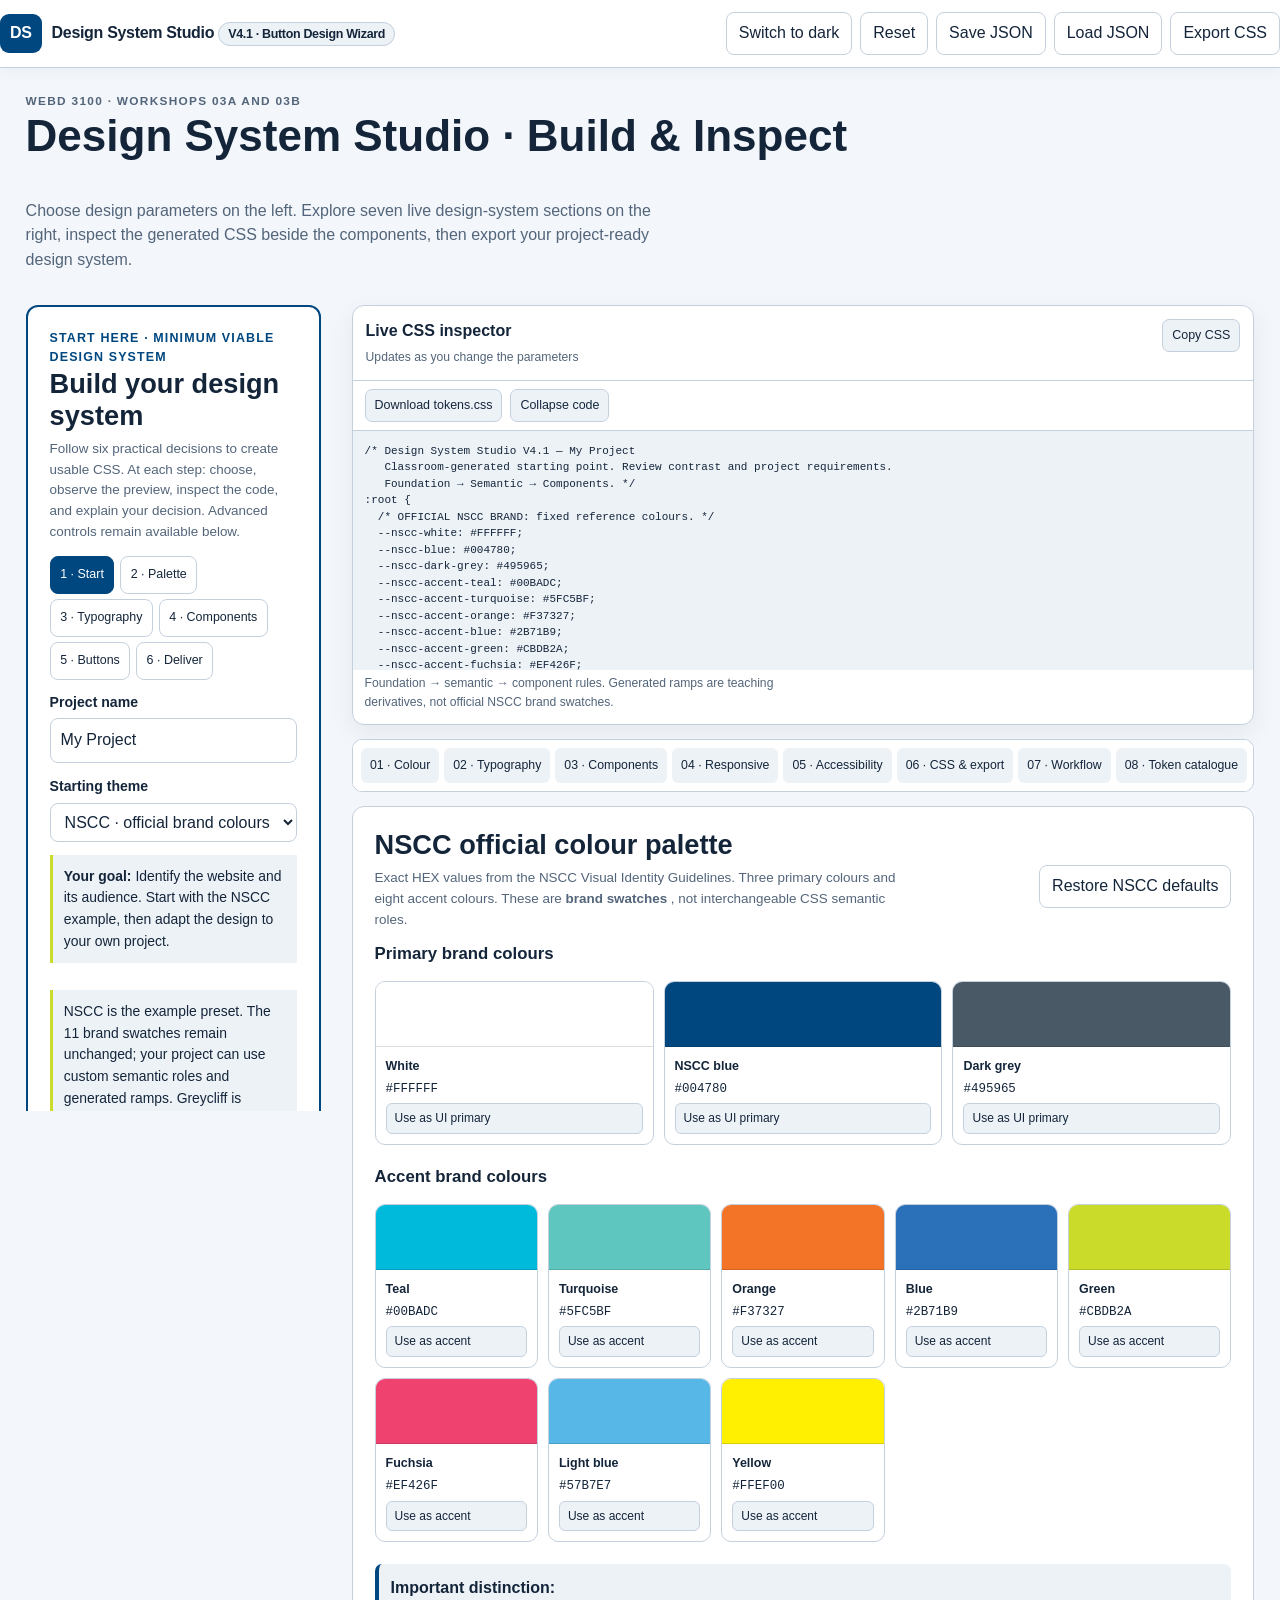
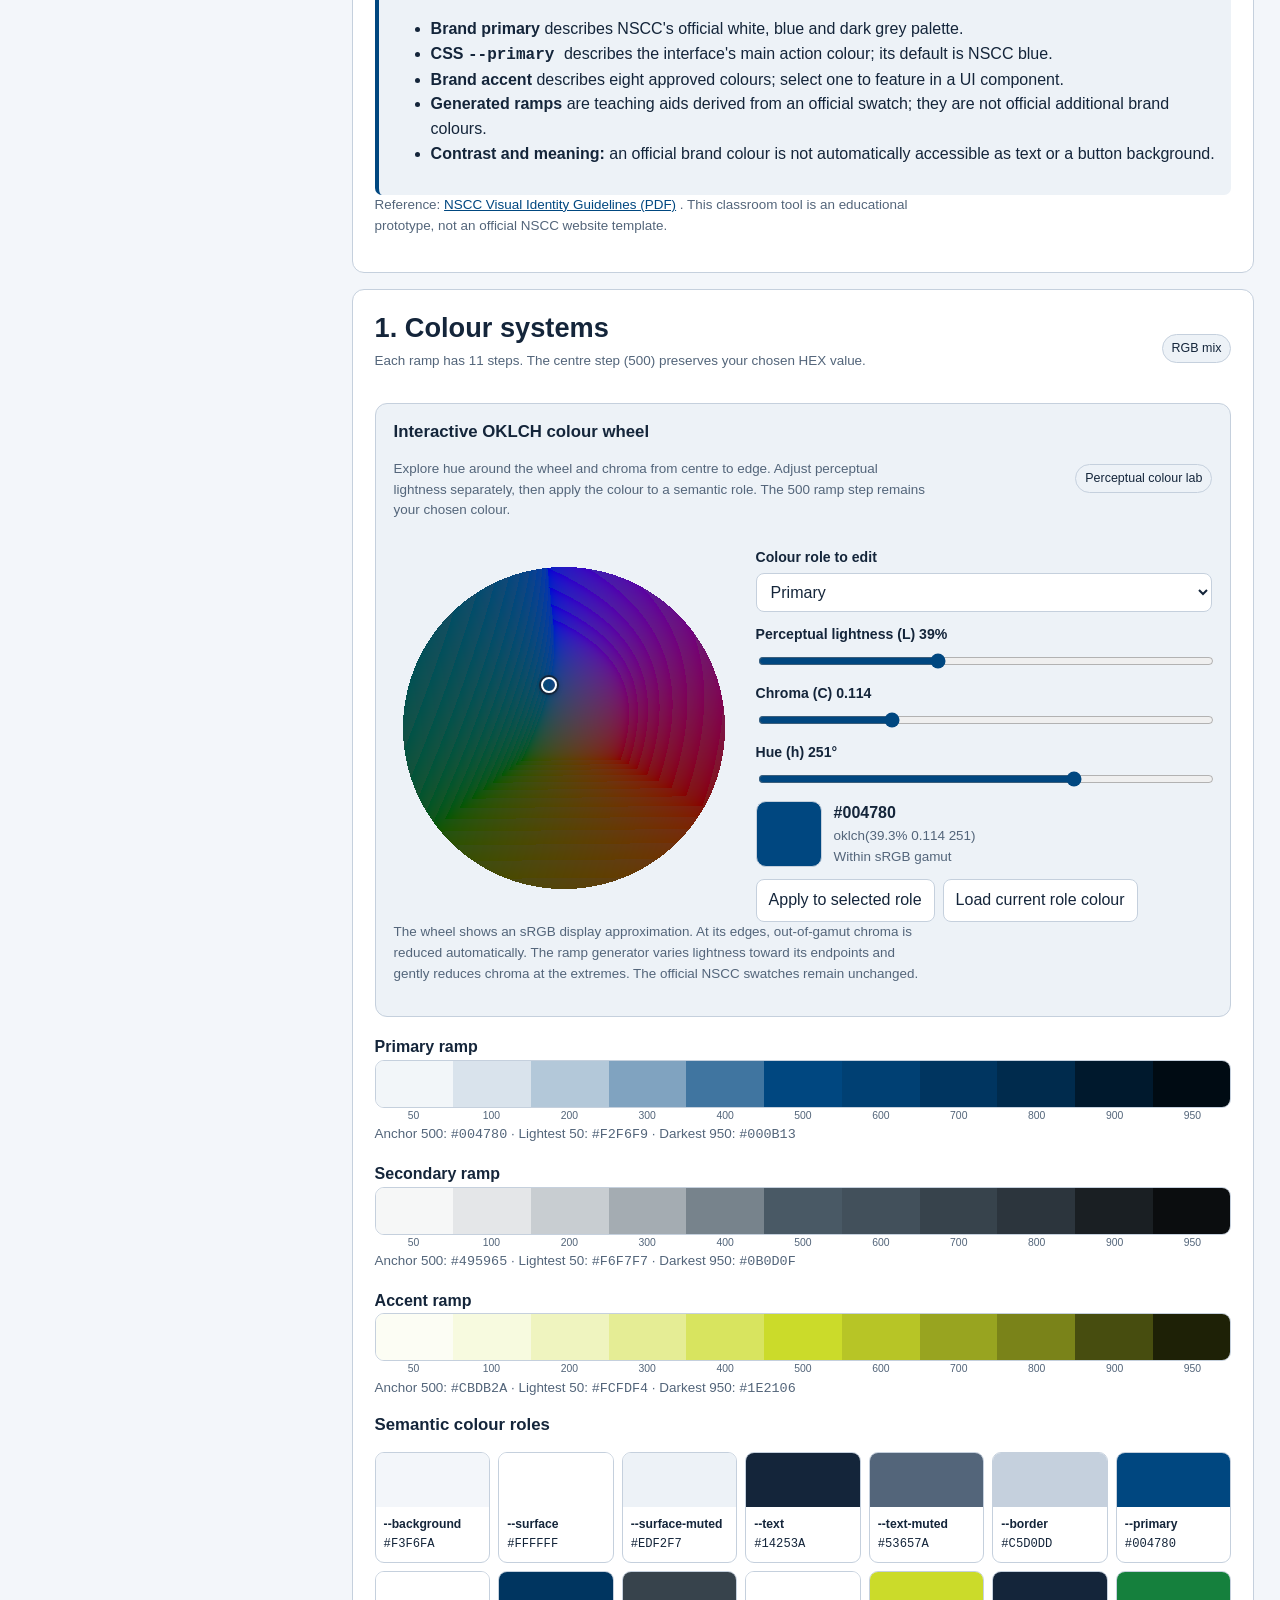
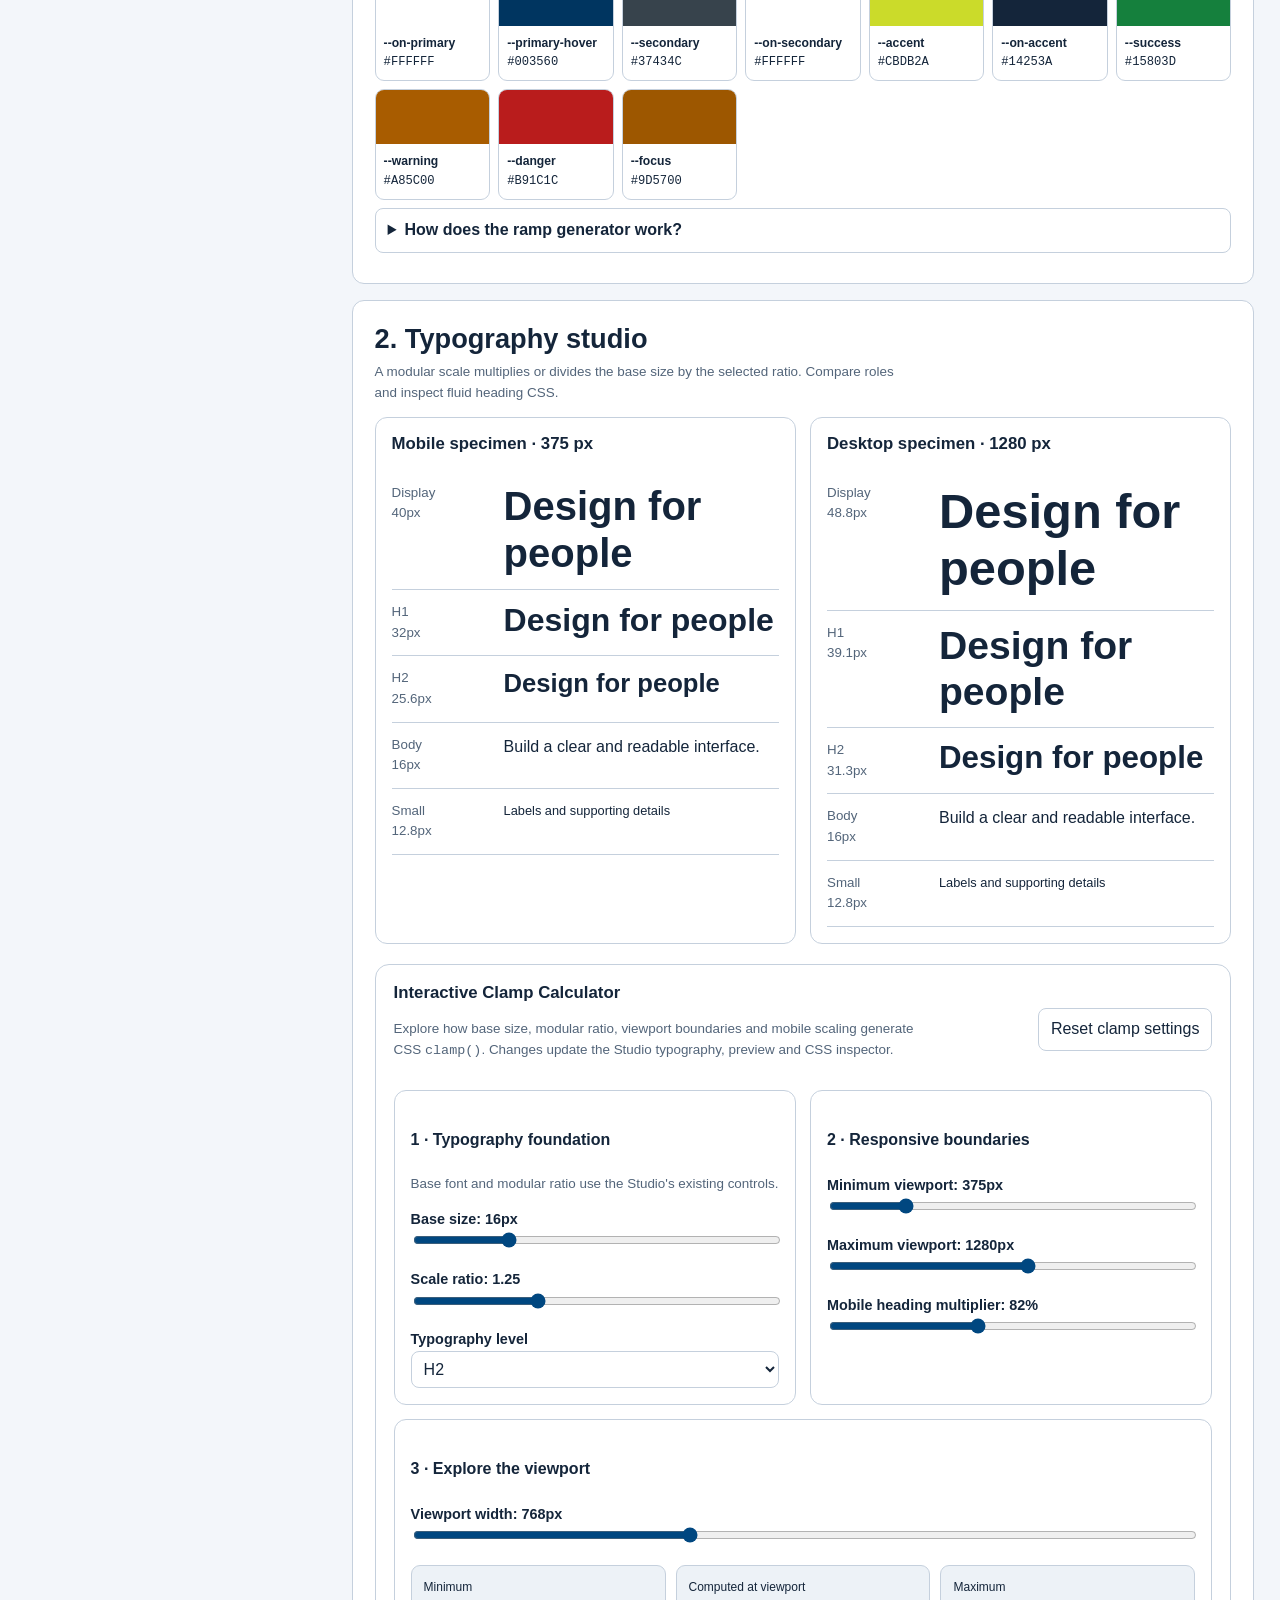
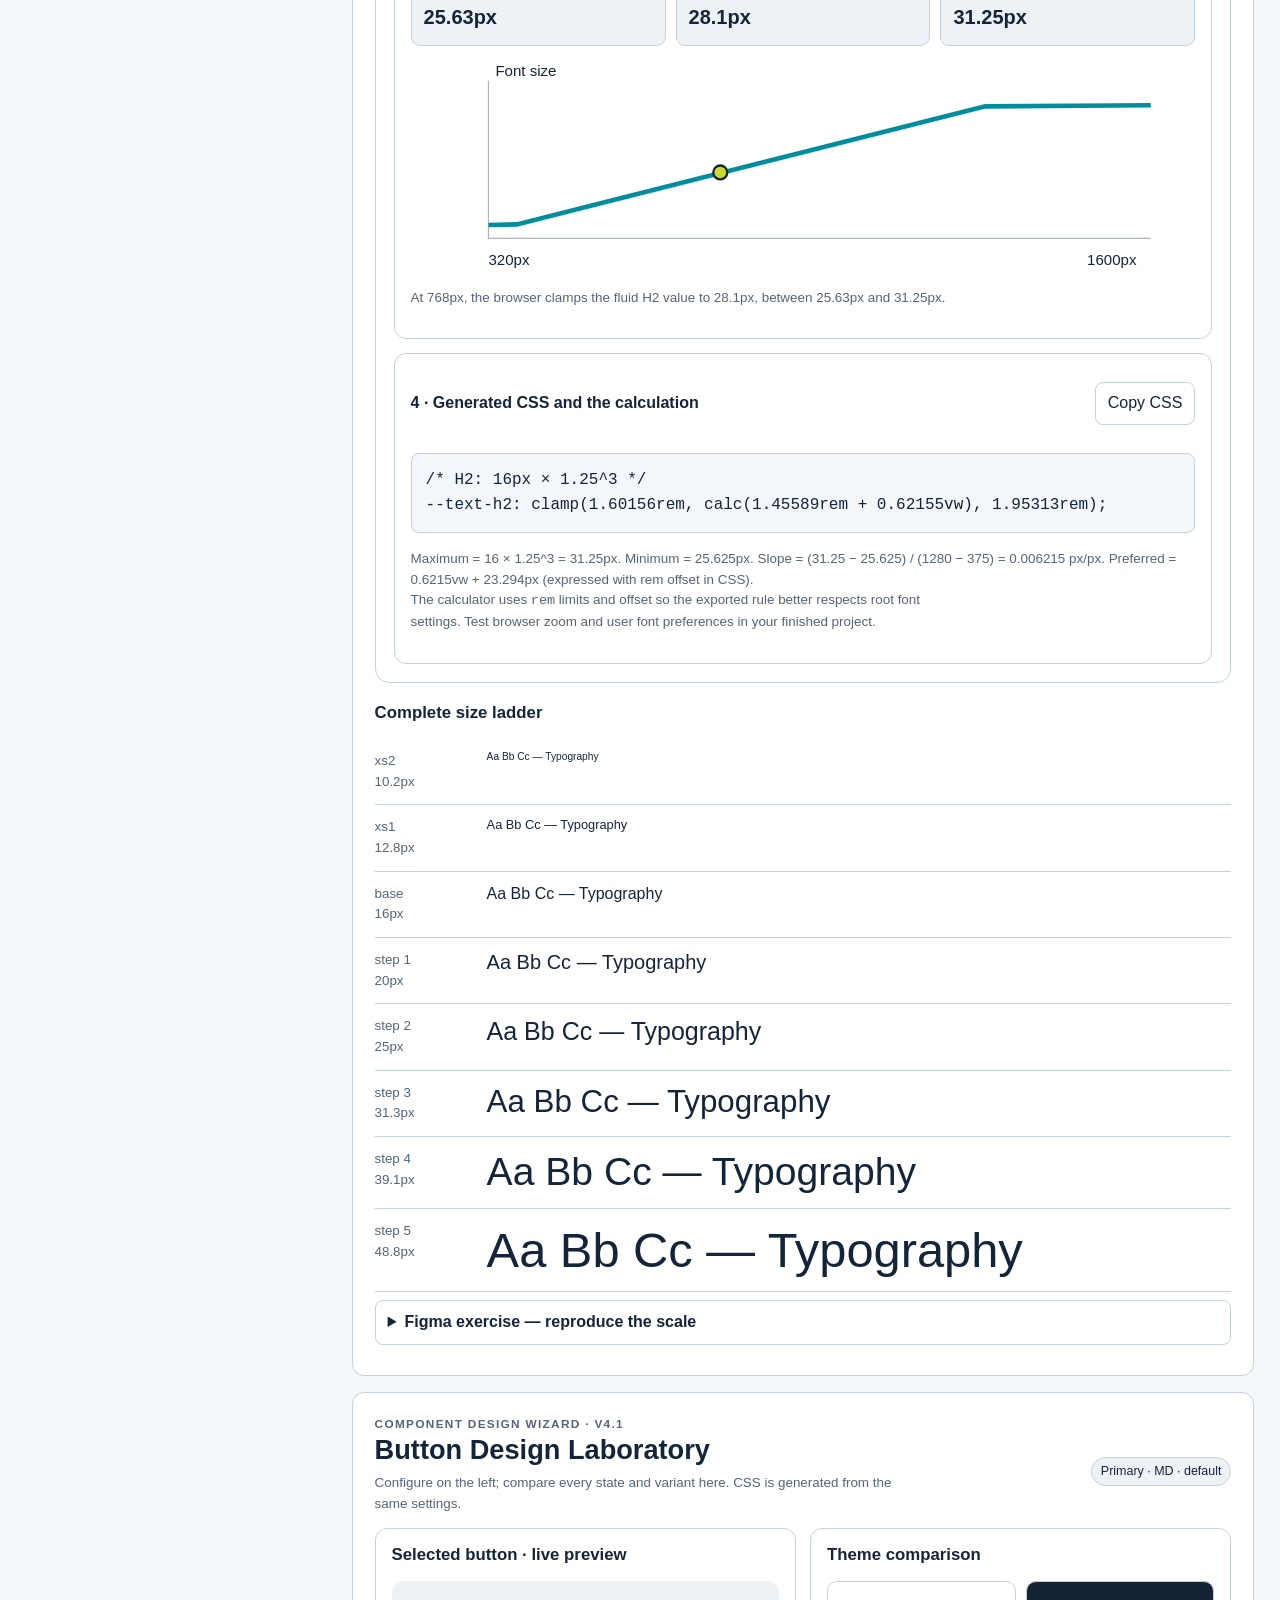
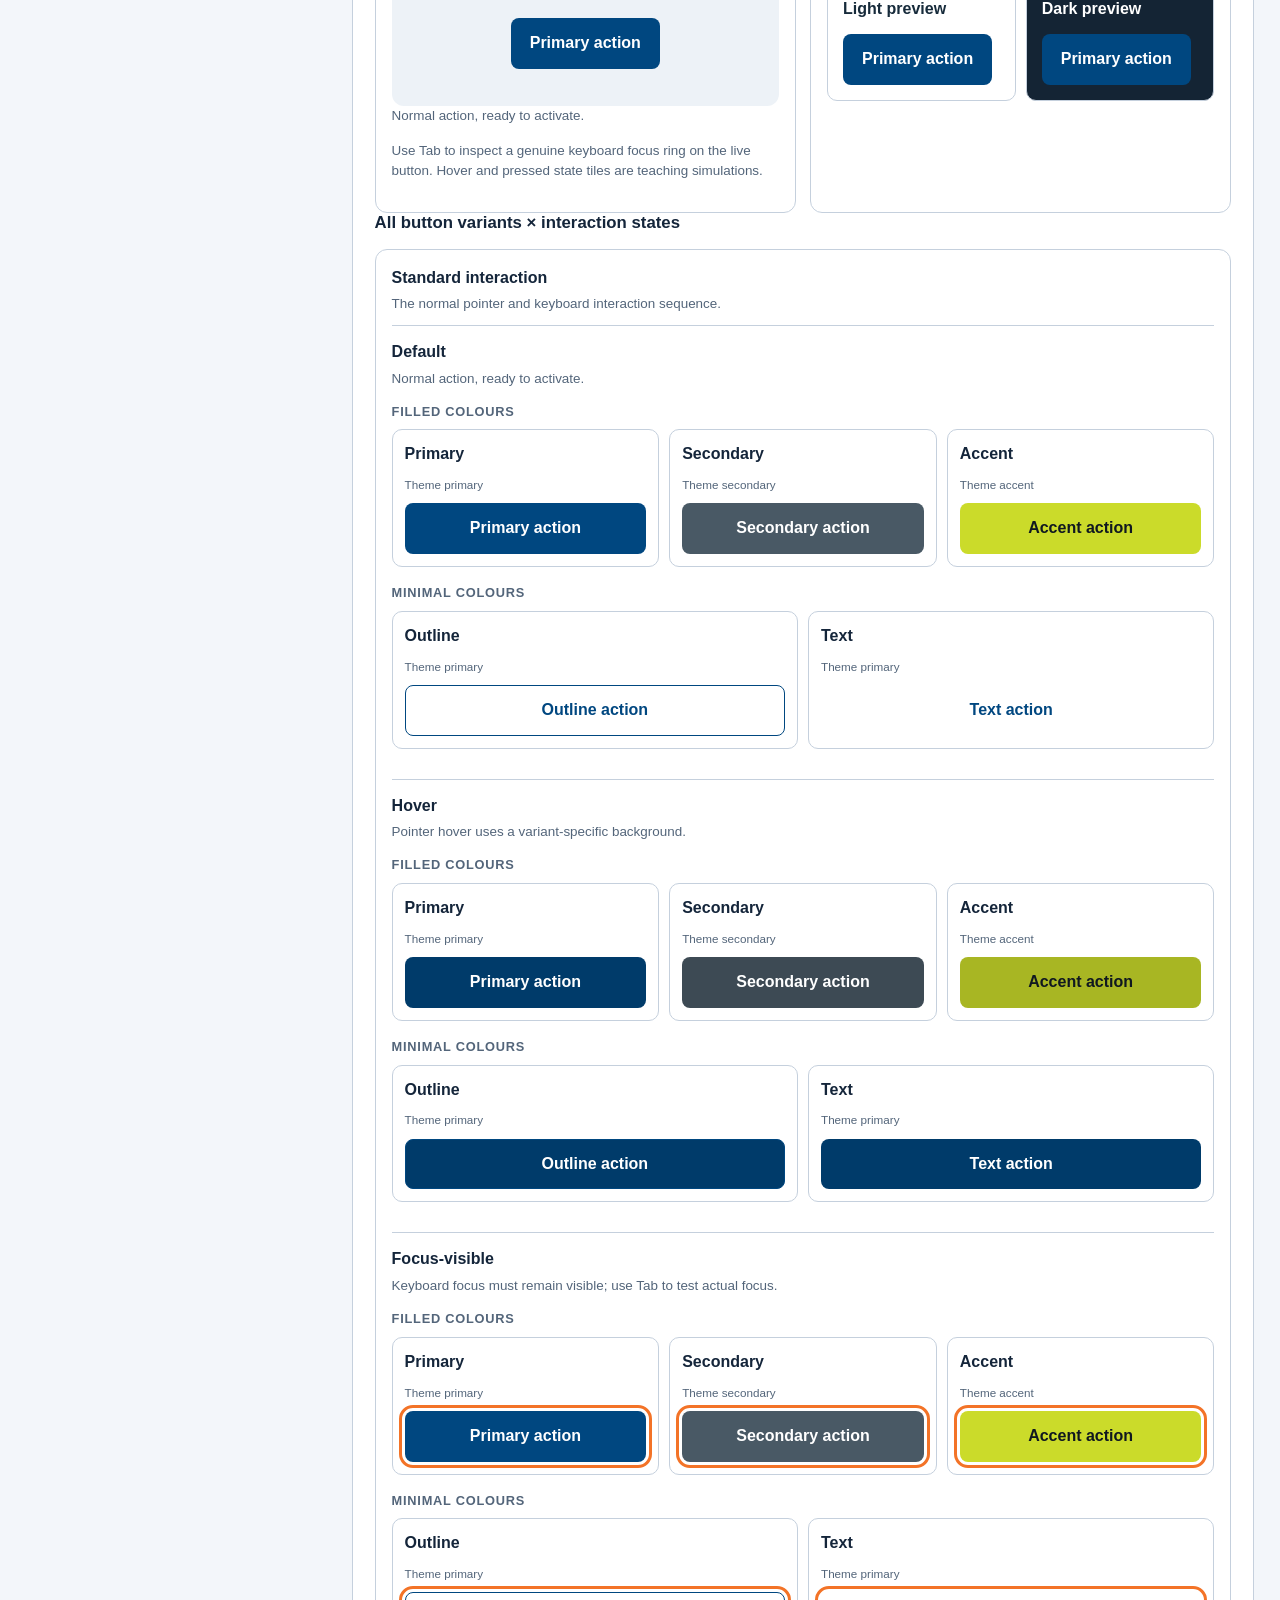
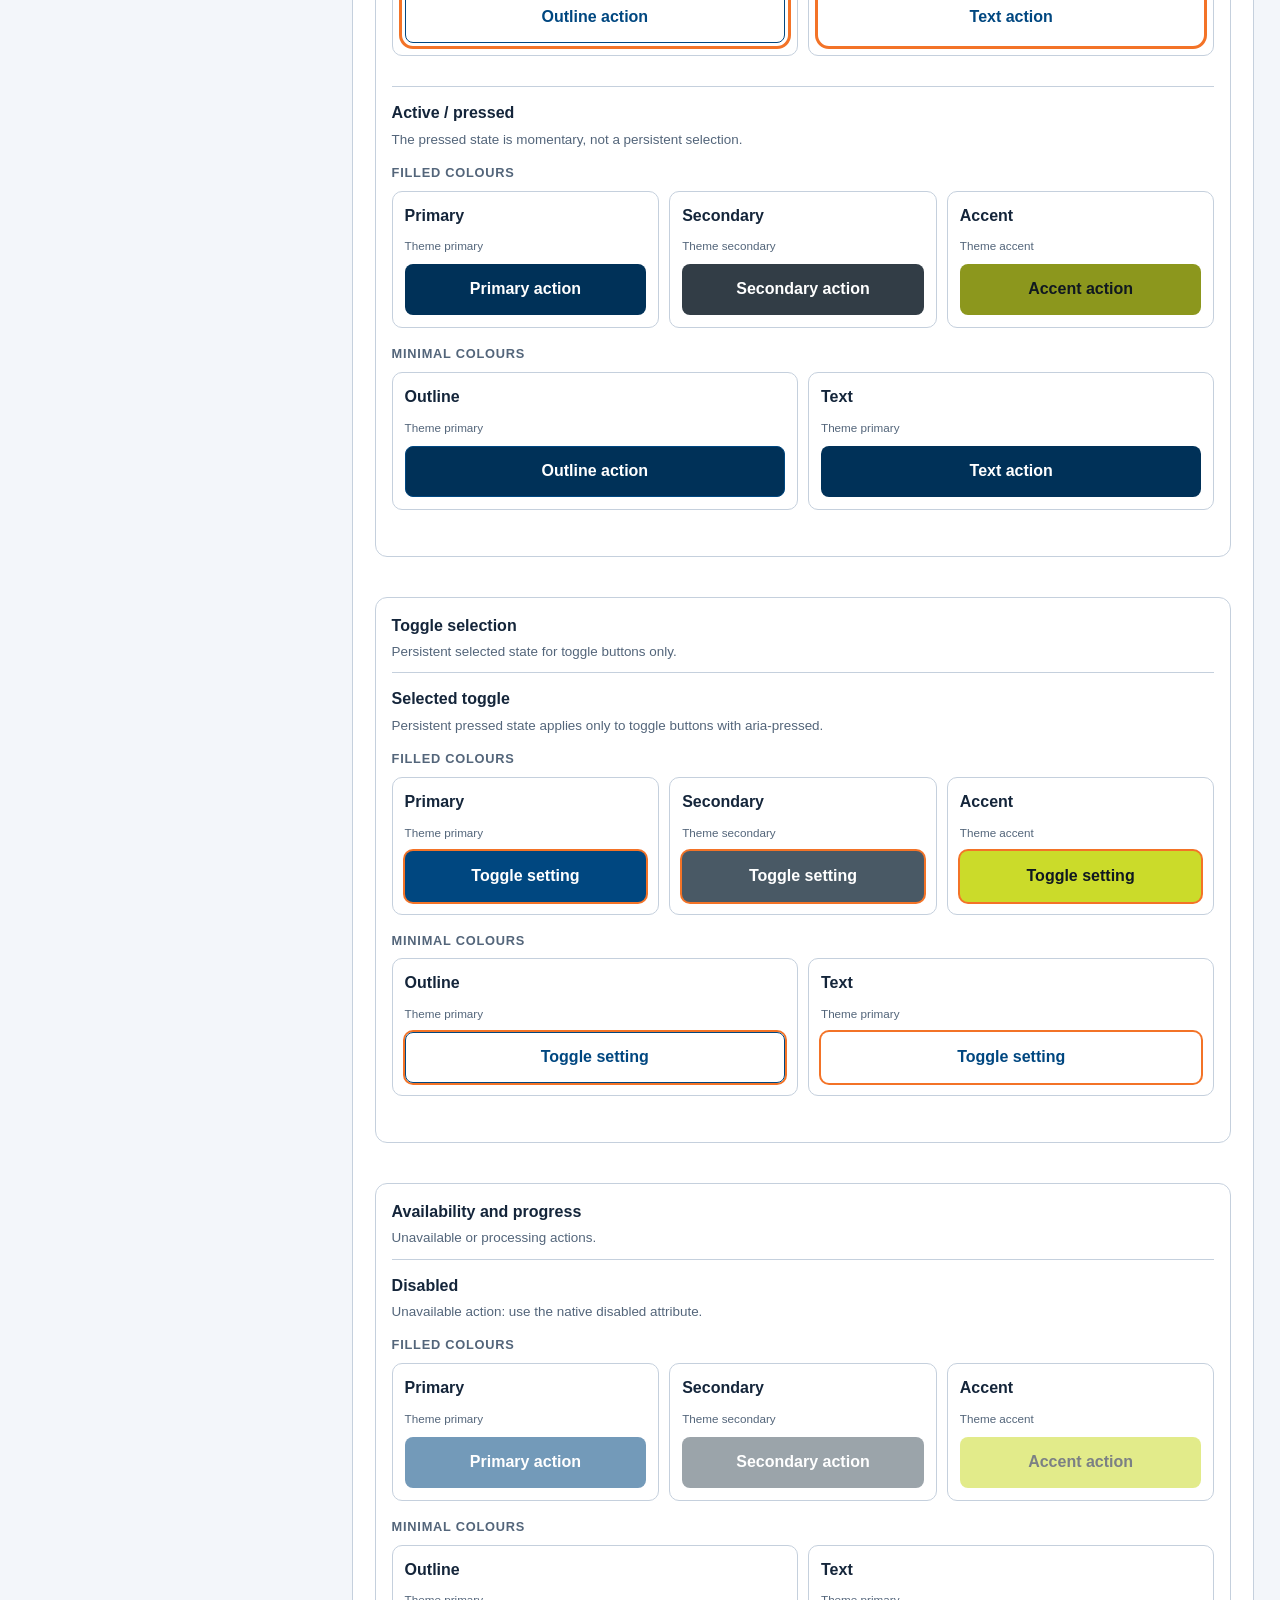
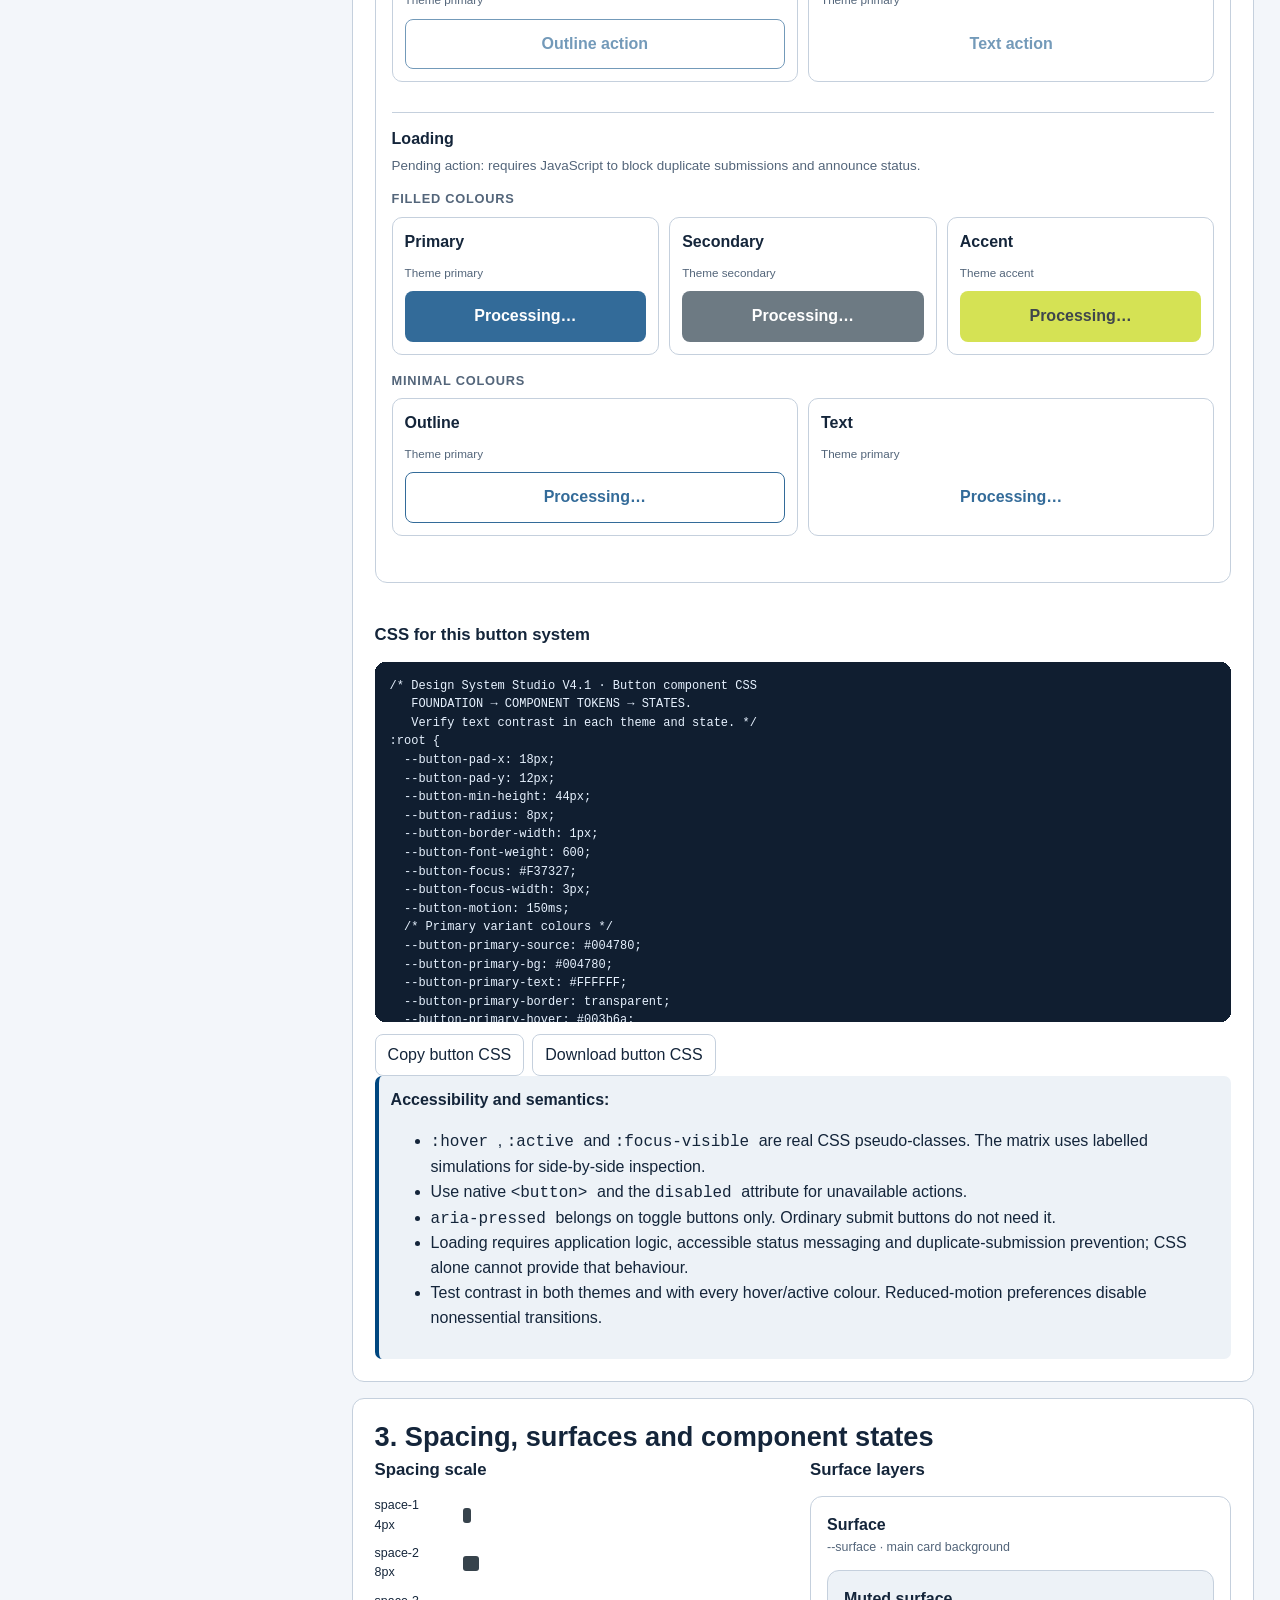
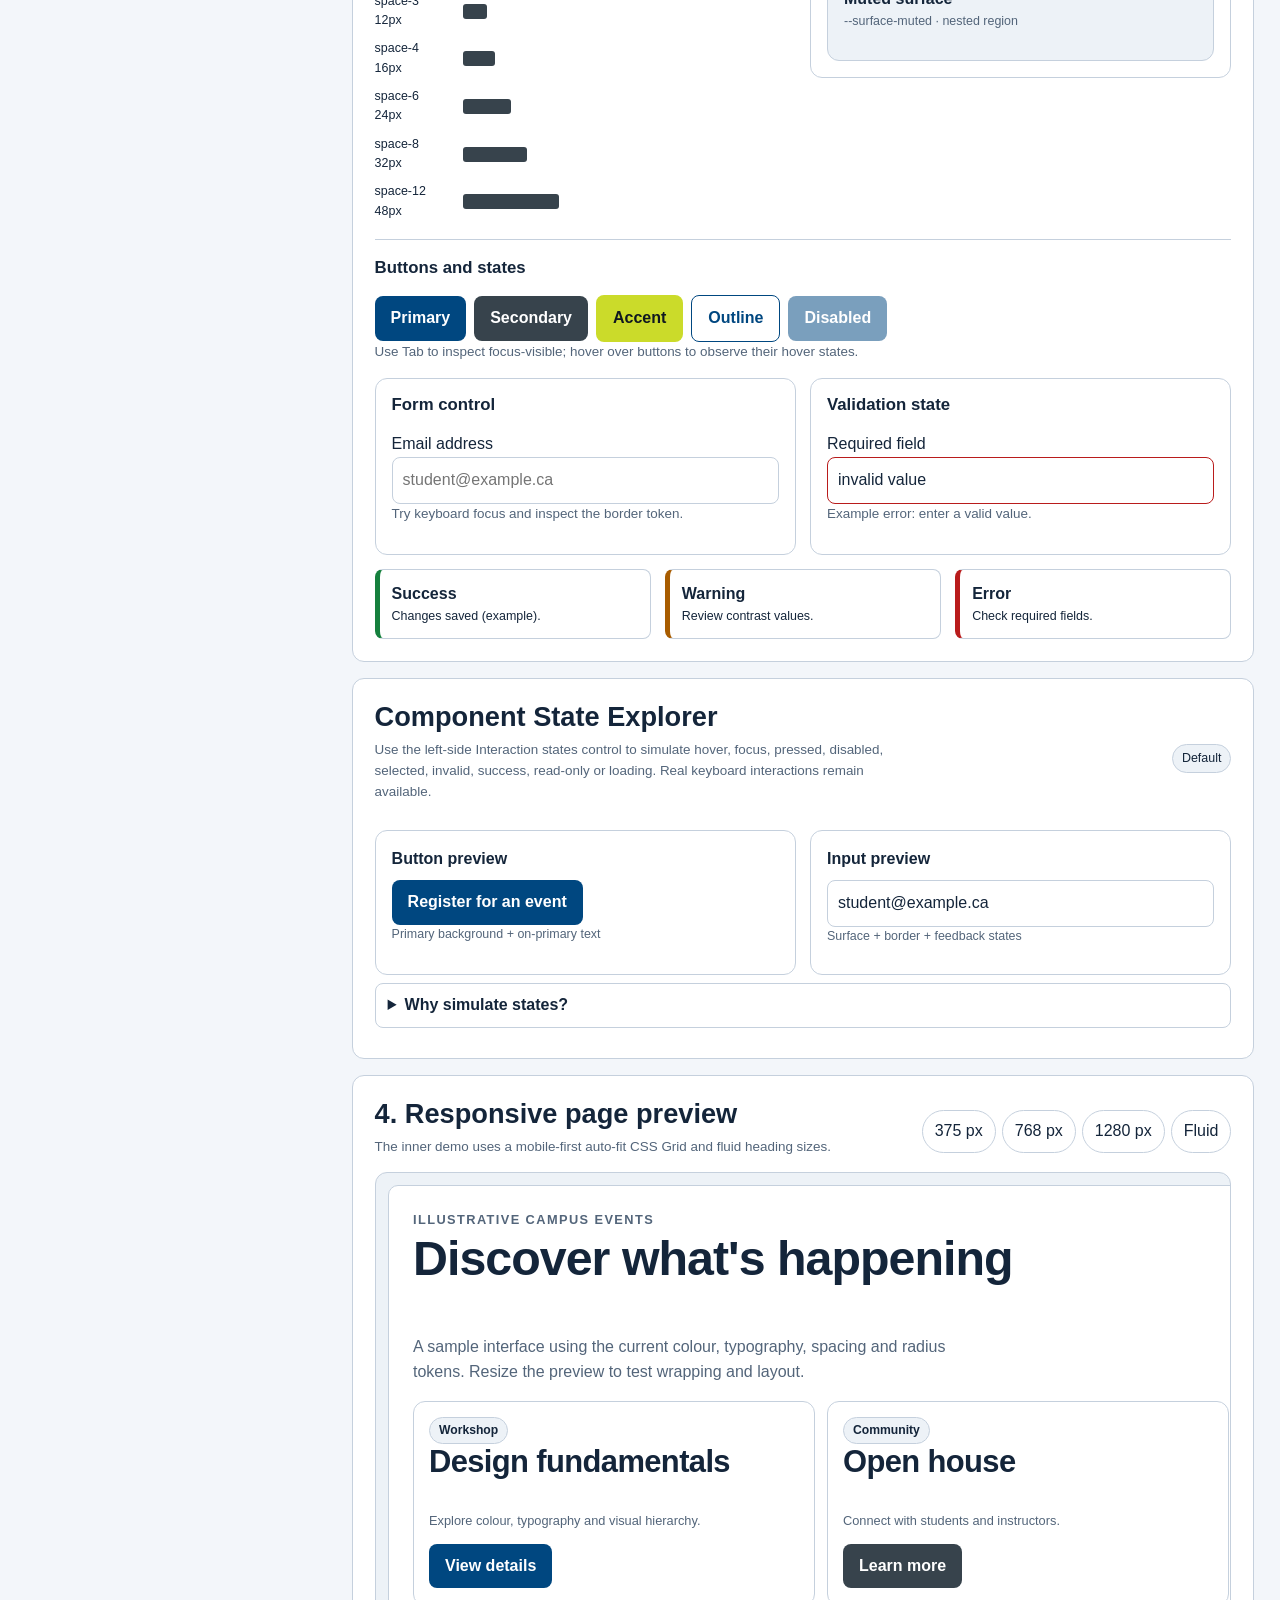
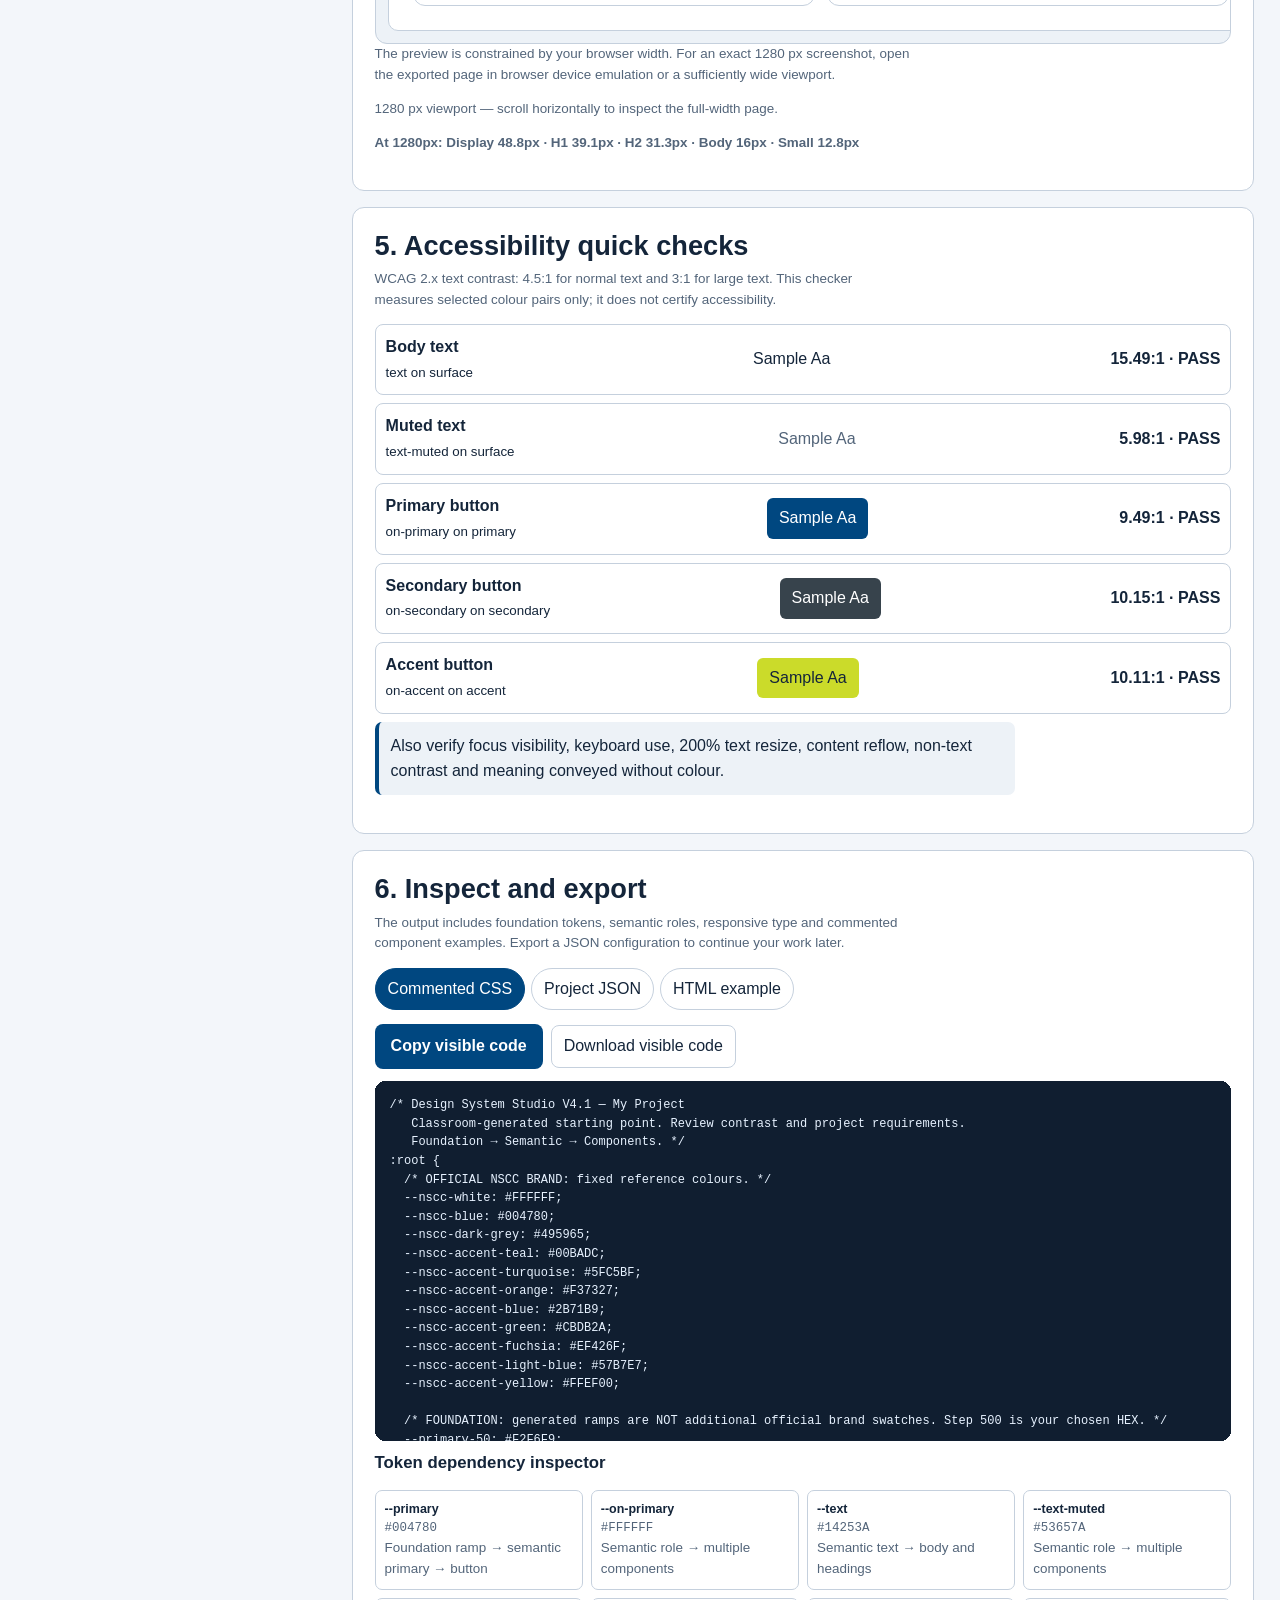
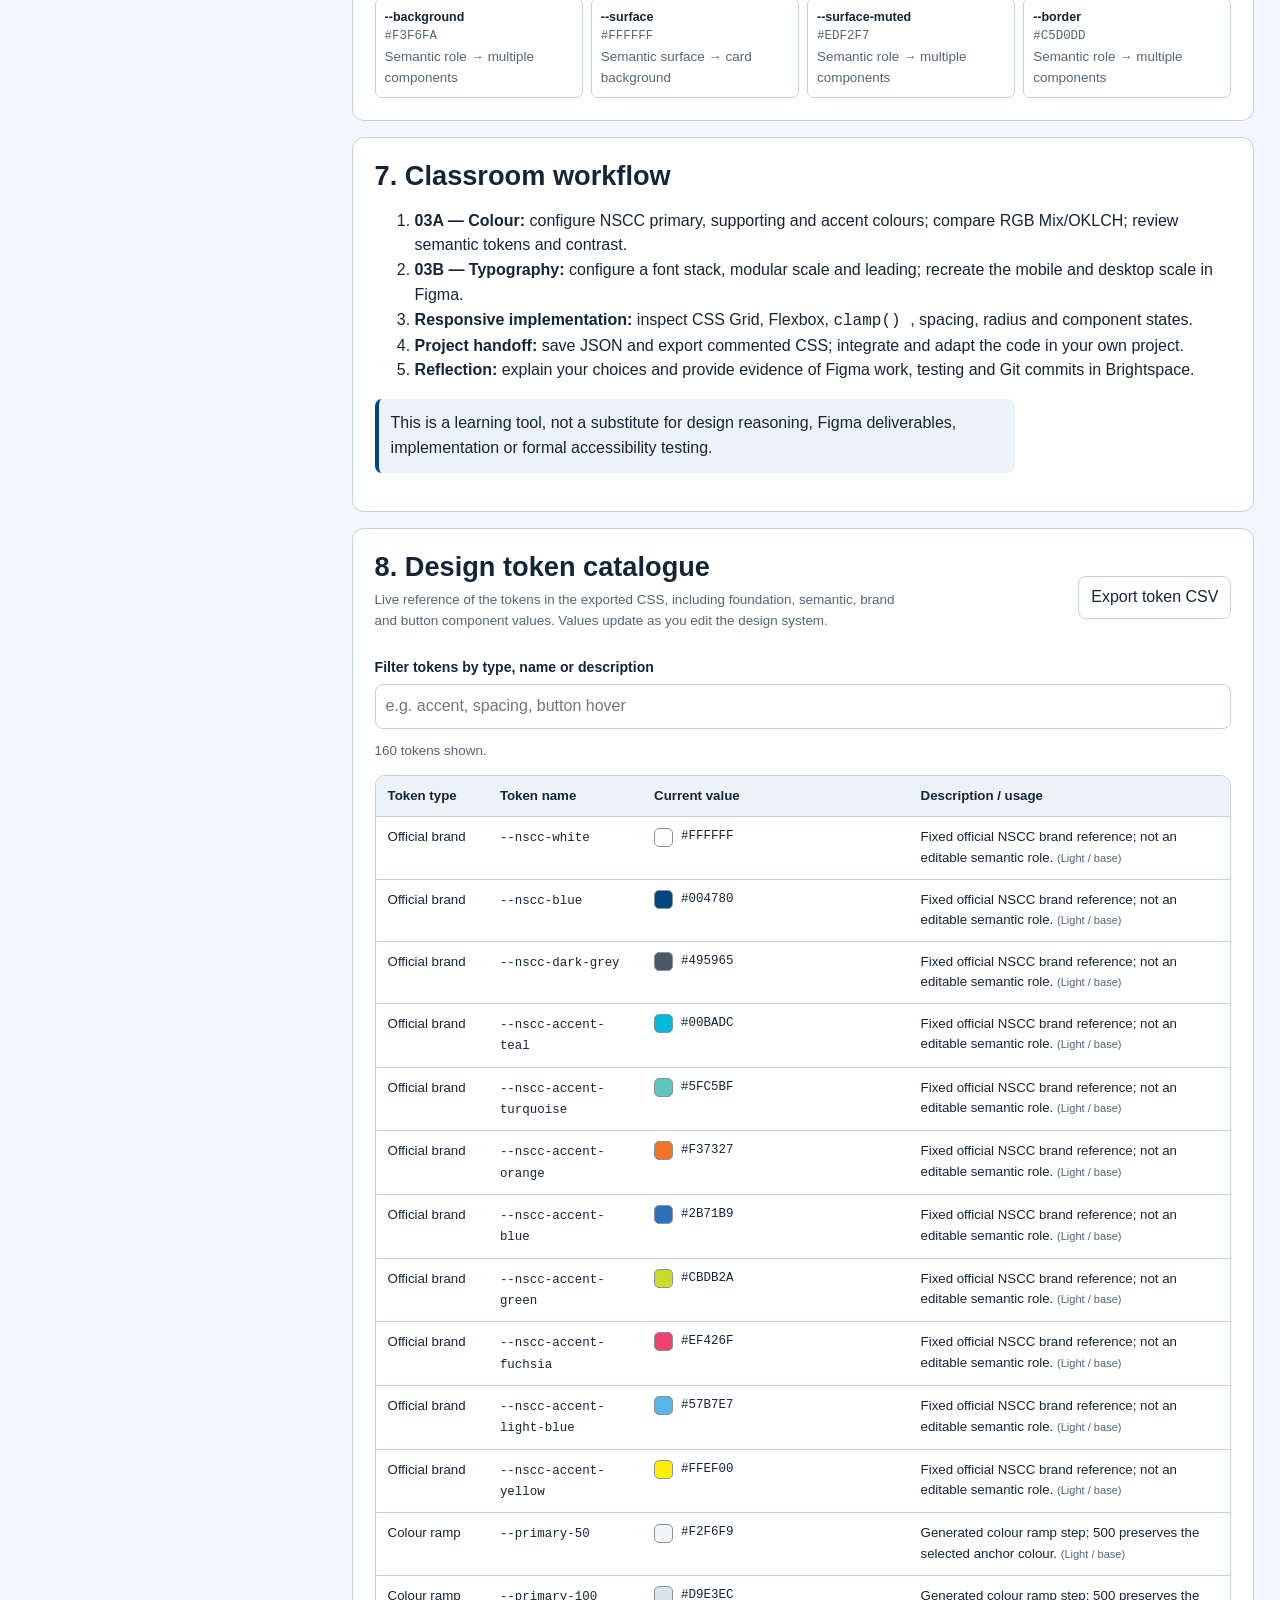
==== commit 9665ebc9: "added imporvements....OKLCH and Responsive preview" ====
--- a/legacy/Design_System_Studio_V4_1_Interactive_Clamp_Calculator.html
+++ b/legacy/Design_System_Studio_V4_1_Interactive_Clamp_Calculator.html
@@ -1,3775 +1,5002 @@
 <!DOCTYPE html>
 <html data-theme="light" lang="en">
- <head>
-  <meta charset="utf-8"/>
-  <meta content="width=device-width,initial-scale=1" name="viewport"/>
-  <meta content="light dark" name="color-scheme"/>
-  <title>
-   Design System Studio V4.1 | Button Design Wizard
-  </title>
-  <style>
-   /* DESIGN SYSTEM STUDIO V3.3 — Foundation → Semantic → Components.
+  <head>
+    <meta charset="utf-8" />
+    <meta content="width=device-width,initial-scale=1" name="viewport" />
+    <meta content="light dark" name="color-scheme" />
+    <title>Design System Studio V4.1 | Button Design Wizard</title>
+    <style>
+        /* DESIGN SYSTEM STUDIO V3.3 — Foundation → Semantic → Components.
    All examples are responsive, keyboard accessible where practical,
    and use locally available fonts. Greycliff is licensed; Arial is its classroom alternative. */
-:root {
-  /* FOUNDATION: reusable measurements */
-  --font-ui:Arial,Helvetica,sans-serif;
-  --base-size:16px;
-  --type-ratio:1.25;
-  --body-leading:1.55;
-  --heading-leading:1.18;
-  --space-unit:4px;
-  --radius-base:12px;
-  --shadow-strength:.12;
-  /* SEMANTIC: component-independent design roles (edited by JavaScript) */
-  --background:#f3f6fa;
-  --surface:#ffffff;
-  --surface-muted:#edf2f7;
-  --text:#14253a;
-  --text-muted:#53657a;
-  --border:#c5d0dd;
-  --primary:#004780;
-  --on-primary:#ffffff;
-  --primary-hover:#003765;
-  --secondary:#495965;
-  --on-secondary:#ffffff;
-  --accent:#cbdb2a;
-  --on-accent:#261a02;
-  --success:#15803d;
-  --warning:#a85c00;
-  --danger:#b91c1c;
-  --focus:#9d5700;
-  /* COMPONENT: individual components consume semantic values */
-  --card-radius:var(--radius-base);
-  --button-radius:calc(var(--radius-base)*.7)
-}
-* {
-  box-sizing:border-box
-}
-html {
-  scroll-behavior:smooth
-}
-body {
-  margin:0;
-  font-family:var(--font-ui);
-  font-size:var(--base-size);
-  line-height:var(--body-leading);
-  color:var(--text);
-  background:var(--background)
-}
-button,input,select,textarea {
-  font:inherit
-}
-button {
-  cursor:pointer
-}
-button:disabled {
-  cursor:not-allowed;
-  opacity:.52
-}
-a {
-  color:var(--primary)
-}
-:focus-visible {
-  outline:3px solid var(--focus);
-  outline-offset:3px
-}
-h1,h2,h3,p {
-  margin-top:0
-}
-h1,h2,h3 {
-  line-height:var(--heading-leading)
-}
-h1 {
-  font-size:clamp(1.65rem,1.1rem + 2.2vw,2.75rem)
-}
-h2 {
-  font-size:clamp(1.25rem,1.05rem + 1vw,1.7rem)
-}
-h3 {
-  font-size:1.05rem
-}
-p {
-  max-width:72ch
-}
-.shell {
-  width:min(1500px,100%);
-  margin:auto;
-  padding:0 clamp(12px,2vw,28px)
-}
-.topbar {
-  position:sticky;
-  top:0;
-  z-index:10;
-  background:var(--surface);
-  border-bottom:1px solid var(--border);
-  box-shadow:0 3px 15px #0000000b
-}
-.top-inner {
-  display:flex;
-  gap:12px;
-  justify-content:space-between;
-  align-items:center;
-  flex-wrap:wrap;
-  padding:12px 0
-}
-.brand {
-  display:flex;
-  gap:10px;
-  align-items:center;
-  font-weight:800;
-  letter-spacing:-.02em
-}
-.brandmark {
-  background:var(--primary);
-  color:var(--on-primary);
-  padding:7px 10px;
-  border-radius:9px
-}
-.top-actions {
-  display:flex;
-  gap:8px;
-  flex-wrap:wrap
-}
-.top-actions button,.ghost {
-  border:1px solid var(--border);
-  background:var(--surface);
-  color:var(--text);
-  border-radius:8px;
-  padding:8px 12px
-}
-.top-actions button[aria-pressed="true"] {
-  background:var(--primary);
-  color:var(--on-primary)
-}
-.hero {
-  padding:24px 0 16px
-}
-.eyebrow {
-  text-transform:uppercase;
-  letter-spacing:.11em;
-  font-size:.74rem;
-  font-weight:800;
-  color:var(--text-muted)
-}
-.hero p {
-  color:var(--text-muted)
-}
-.layout {
-  display:grid;
-  grid-template-columns:minmax(245px,310px) minmax(0,1fr);
-  gap:18px;
-  align-items:start
-}
-.sidebar {
-  position:sticky;
-  top:78px;
-  max-height:calc(100vh - 94px);
-  overflow:auto
-}
-.panel {
-  background:var(--surface);
-  border:1px solid var(--border);
-  border-radius:var(--card-radius);
-  padding:clamp(14px,2vw,22px);
-  margin-bottom:16px;
-  min-width:0
-}
-.panel h2 {
-  margin-bottom:7px
-}
-.muted,.help {
-  color:var(--text-muted)
-}
-.help {
-  font-size:.84rem
-}
-.section-head {
-  display:flex;
-  justify-content:space-between;
-  gap:10px;
-  align-items:center;
-  flex-wrap:wrap
-}
-.field {
-  display:grid;
-  gap:5px;
-  margin:12px 0
-}
-.field label {
-  font-weight:700;
-  font-size:.88rem
-}
-.field input:not([type=color]):not([type=range]),.field select,.field textarea {
-  width:100%;
-  min-width:0;
-  padding:9px 10px;
-  border:1px solid var(--border);
-  border-radius:8px;
-  color:var(--text);
-  background:var(--surface)
-}
-.field input[type=range] {
-  width:100%;
-  accent-color:var(--primary)
-}
-.field input[type=color] {
-  width:56px;
-  height:38px;
-  padding:2px;
-  background:var(--surface);
-  border:1px solid var(--border);
-  border-radius:7px
-}
-.fieldline {
-  display:flex;
-  align-items:center;
-  gap:10px
-}
-.fieldline output {
-  font:700 .8rem ui-monospace,monospace;
-  min-width:55px
-}
-.tabs {
-  display:flex;
-  gap:6px;
-  flex-wrap:wrap;
-  margin:8px 0 14px
-}
-.tab {
-  border:1px solid var(--border);
-  border-radius:999px;
-  background:var(--surface);
-  color:var(--text);
-  padding:8px 12px
-}
-.tab[aria-selected=true] {
-  background:var(--primary);
-  color:var(--on-primary);
-  border-color:var(--primary)
-}
-.swatch-grid {
-  display:grid;
-  grid-template-columns:repeat(auto-fit,minmax(112px,1fr));
-  gap:8px
-}
-.swatch {
-  min-width:0;
-  border:1px solid var(--border);
-  border-radius:9px;
-  overflow:hidden;
-  background:var(--surface)
-}
-.swatch .paint {
-  height:54px
-}
-.swatch .swatch-text {
-  padding:8px;
-  font-size:.76rem;
-  overflow-wrap:anywhere
-}
-.swatch strong {
-  display:block
-}
-.ramp-group {
-  margin:16px 0
-}
-.ramp {
-  display:grid;
-  grid-template-columns:repeat(11,minmax(0,1fr));
-  border-radius:9px;
-  overflow:hidden;
-  border:1px solid var(--border)
-}
-.ramp-cell {
-  height:46px;
-  min-width:0
-}
-.ramp-labels {
-  display:grid;
-  grid-template-columns:repeat(11,minmax(0,1fr));
-  font-size:.65rem;
-  text-align:center;
-  color:var(--text-muted)
-}
-.grid2 {
-  display:grid;
-  grid-template-columns:repeat(2,minmax(0,1fr));
-  gap:14px
-}
-.grid3 {
-  display:grid;
-  grid-template-columns:repeat(3,minmax(0,1fr));
-  gap:14px
-}
-.component {
-  padding:16px;
-  background:var(--surface);
-  border:1px solid var(--border);
-  border-radius:var(--card-radius)
-}
-.component.muted-surface {
-  background:var(--surface-muted)
-}
-.demo-btn {
-  border:0;
-  background:var(--primary);
-  color:var(--on-primary);
-  padding:10px 16px;
-  border-radius:var(--button-radius);
-  font-weight:700
-}
-.demo-btn:hover:not(:disabled) {
-  background:var(--primary-hover)
-}
-.demo-btn.secondary {
-  background:var(--secondary);
-  color:var(--on-secondary)
-}
-.demo-btn.outline {
-  border:1px solid var(--border);
-  color:var(--text);
-  background:transparent
-}
-.demo-btn.accent {
-  background:var(--accent);
-  color:var(--on-accent)
-}
-.button-row {
-  display:flex;
-  flex-wrap:wrap;
-  gap:8px;
-  align-items:center
-}
-.badge {
-  display:inline-flex;
-  border-radius:999px;
-  padding:3px 9px;
-  font-size:.76rem;
-  font-weight:700;
-  background:var(--surface-muted);
-  border:1px solid var(--border)
-}
-.alert {
-  padding:12px;
-  border:1px solid var(--border);
-  border-left:5px solid var(--success);
-  border-radius:8px;
-  background:var(--surface)
-}
-.alert.warn {
-  border-left-color:var(--warning)
-}
-.alert.error {
-  border-left-color:var(--danger)
-}
-.demo-input {
-  width:100%;
-  padding:10px;
-  border:1px solid var(--border);
-  border-radius:8px;
-  background:var(--surface);
-  color:var(--text)
-}
-.demo-input[aria-invalid=true] {
-  border-color:var(--danger)
-}
-.type-row {
-  display:grid;
-  grid-template-columns:100px minmax(0,1fr);
-  gap:12px;
-  padding:12px 0;
-  border-bottom:1px solid var(--border)
-}
-.type-row .sample {
-  overflow-wrap:anywhere
-}
-.type-row small {
-  color:var(--text-muted)
-}
-.preview-shell {
-  border:1px solid var(--border);
-  background:var(--surface-muted);
-  border-radius:12px;
-  padding:12px;
-  overflow:auto
-}
-.preview-frame {
-  width:100%;
-  max-width:100%;
-  margin:auto;
-  background:var(--surface);
-  border:1px solid var(--border);
-  border-radius:10px;
-  padding:clamp(12px,2vw,24px);
-  transition:width .2s;
-  overflow:hidden
-}
-.preview-frame[data-width="mobile"] {
-  width:375px
-}
-.preview-frame[data-width="tablet"] {
-  width:768px
-}
-.preview-frame[data-width="desktop"] {
-  width:1280px
-}
-.preview-frame h3 {
-  font-size:clamp(1.5rem,1rem + 2vw,2.7rem)
-}
-.preview-grid {
-  display:grid;
-  grid-template-columns:repeat(auto-fit,minmax(min(100%,210px),1fr));
-  gap:12px
-}
-.preview-card {
-  padding:15px;
-  border:1px solid var(--border);
-  border-radius:var(--card-radius);
-  background:var(--surface)
-}
-.code {
-  font:12px/1.55 Consolas,'Liberation Mono',monospace;
-  background:#101e30;
-  color:#e7f2ff;
-  border-radius:10px;
-  padding:15px;
-  overflow:auto;
-  max-height:360px;
-  white-space:pre
-}
-.mini {
-  font-size:.78rem
-}
-.note {
-  padding:12px;
-  border-left:4px solid var(--primary);
-  background:var(--surface-muted);
-  border-radius:7px
-}
-.contrast {
-  display:flex;
-  justify-content:space-between;
-  gap:10px;
-  align-items:center;
-  border:1px solid var(--border);
-  border-radius:8px;
-  padding:10px;
-  margin:8px 0;
-  flex-wrap:wrap
-}
-.status {
-  font-size:.82rem;
-  min-height:1.4em;
-  color:var(--text-muted)
-}
-.footer {
-  padding:20px 0 40px;
-  color:var(--text-muted);
-  font-size:.85rem
-}
-.hide {
-  display:none!important
-}
-hr {
-  border:0;
-  border-top:1px solid var(--border);
-  margin:18px 0
-}
-details {
-  border:1px solid var(--border);
-  border-radius:8px;
-  padding:9px 12px;
-  margin:8px 0
-}
-summary {
-  font-weight:700;
-  cursor:pointer
-}
-.token-list {
-  display:grid;
-  grid-template-columns:repeat(auto-fit,minmax(190px,1fr));
-  gap:8px
-}
-.token-item {
-  padding:9px;
-  border:1px solid var(--border);
-  border-radius:7px;
-  font-size:.78rem;
-  overflow-wrap:anywhere
-}
-.token-item code {
-  display:block;
-  color:var(--text-muted)
-}
-.spacer-bars {
-  display:flex;
-  flex-direction:column;
-  gap:9px
-}
-.space-row {
-  display:flex;
-  align-items:center;
-  gap:10px;
-  font-size:.78rem
-}
-.space-row span {
-  width:78px
-}
-.space-row i {
-  display:block;
-  height:15px;
-  background:var(--secondary);
-  border-radius:3px
-}
-.pill {
-  border-radius:999px;
-  padding:4px 9px;
-  background:var(--surface-muted);
-  border:1px solid var(--border);
-  font-size:.78rem
-}
-.visually-hidden {
-  position:absolute;
-  width:1px;
-  height:1px;
-  padding:0;
-  margin:-1px;
-  overflow:hidden;
-  clip:rect(0,0,0,0);
-  white-space:nowrap;
-  border:0
-}
-@media(max-width:900px) {
-  .layout {
-    grid-template-columns:1fr
-  }
-  .sidebar {
-    position:static;
-    max-height:none
-  }
-  .grid3 {
-    grid-template-columns:repeat(2,minmax(0,1fr))
-  }
-}
-@media(max-width:580px) {
-  .grid2,.grid3 {
-    grid-template-columns:1fr
-  }
-  .type-row {
-    grid-template-columns:1fr
-  }
-  .top-inner {
-    align-items:flex-start
-  }
-  .hero {
-    padding-top:16px
-  }
-  .ramp-cell {
-    height:34px
-  }
-  .ramp-labels {
-    font-size:.52rem
-  }
-}
-@media(prefers-reduced-motion:reduce) {
-  *,*:before,*:after {
-    scroll-behavior:auto!important;
-    transition:none!important
-  }
-}
-/* OFFICIAL BRAND SWATCHES: fixed values, separate from generated semantic roles. */
-.brand-grid {
-  display:grid;
-  grid-template-columns:repeat(auto-fit,minmax(min(100%,155px),1fr));
-  gap:10px;
-  margin:12px 0 22px
-}
-.brand-swatch {
-  border:1px solid var(--border);
-  border-radius:10px;
-  overflow:hidden;
-  background:var(--surface)
-}
-.brand-swatch-color {
-  height:65px;
-  border-bottom:1px solid #0002
-}
-.brand-swatch-info {
-  padding:10px;
-  display:grid;
-  gap:4px;
-  font-size:.78rem
-}
-.brand-swatch-info code {
-  font-size:.78rem
-}
-.brand-swatch button {
-  border:1px solid var(--border);
-  border-radius:6px;
-  background:var(--surface-muted);
-  color:var(--text);
-  padding:5px 8px;
-  font-size:.75rem;
-  text-align:left
-}
-.brand-swatch button:hover {
-  border-color:var(--primary)
-}
-/* V2.6: Scalable parameter groups and live component-state laboratory. */
-.layout {
-  grid-template-columns:minmax(300px,365px) minmax(0,1fr)
-}
-.sidebar {
-  scrollbar-gutter:stable
-}
-.studio-controls details {
-  margin:8px 0;
-  padding:0;
-  overflow:hidden
-}
-.studio-controls summary {
-  padding:12px;
-  background:var(--surface-muted);
-  list-style:none;
-  display:flex;
-  justify-content:space-between;
-  align-items:center
-}
-.studio-controls summary::after {
-  content:'+';
-  font-size:1.3rem
-}
-.studio-controls details[open] summary::after {
-  content:'−'
-}
-.studio-controls .group-body {
-  padding:4px 13px 12px
-}
-.studio-controls .field {
-  margin:10px 0
-}
-.studio-controls input[type=checkbox] {
-  accent-color:var(--primary);
-  width:18px;
-  height:18px
-}
-.studio-controls .checkrow {
-  display:flex;
-  align-items:center;
-  gap:8px;
-  margin:10px 0
-}
-.studio-controls .control-hint {
-  font-size:.78rem;
-  color:var(--text-muted)
-}
-.studio-controls .group-label {
-  font-size:.76rem;
-  text-transform:uppercase;
-  letter-spacing:.07em;
-  color:var(--text-muted);
-  margin:12px 0 5px;
-  font-weight:800
-}
-.state-sandbox {
-  display:grid;
-  gap:14px;
-  grid-template-columns:repeat(auto-fit,minmax(min(100%,240px),1fr));
-  margin-top:14px
-}
-.state-tile {
-  border:1px solid var(--border);
-  border-radius:var(--card-radius);
-  padding:16px;
-  background:var(--surface);
-  box-shadow:var(--shadow-demo,none)
-}
-.state-tile label {
-  display:block;
-  margin-bottom:8px;
-  font-weight:700
-}
-.state-tile .demo-btn {
-  min-height:var(--control-height,42px);
-  border-radius:var(--button-radius);
-  border-width:var(--border-width-demo,1px);
-  transition:background .15s,transform .15s
-}
-.state-tile .demo-input {
-  min-height:var(--control-height,42px);
-  border-width:var(--border-width-demo,1px)
-}
-.state-tile[data-state=hover] .demo-btn {
-  background:var(--primary-hover)
-}
-.state-tile[data-state=focus] .demo-btn {
-  outline:var(--focus-width-demo,3px) solid var(--focus);
-  outline-offset:3px
-}
-.state-tile[data-state=active] .demo-btn {
-  transform:translateY(2px);
-  filter:brightness(.86)
-}
-.state-tile[data-state=disabled] .demo-btn,.state-tile[data-state=loading] .demo-btn {
-  opacity:.55;
-  cursor:not-allowed
-}
-.state-tile[data-state=selected] {
-  border-color:var(--primary);
-  box-shadow:0 0 0 2px var(--primary)
-}
-.state-tile[data-state=invalid] .demo-input {
-  border-color:var(--danger);
-  outline:1px solid var(--danger)
-}
-.state-tile[data-state=success] .demo-input {
-  border-color:var(--success);
-  outline:1px solid var(--success)
-}
-.state-tile[data-state=readonly] .demo-input {
-  background:var(--surface-muted)
-}
-.state-tile[data-state=loading] .demo-btn::after {
-  content:'  ◌'
-}
-.state-tile[data-state=focus] .demo-input {
-  outline:var(--focus-width-demo,3px) solid var(--focus);
-  outline-offset:2px
-}
-.state-label {
-  font-size:.78rem;
-  color:var(--text-muted)
-}
-.studio-controls output {
-  font-size:.78rem;
-  min-width:45px
-}
-.studio-controls input[type=range] {
-  width:100%
-}
-.studio-controls .inline-range {
-  display:flex;
-  align-items:center;
-  gap:8px
-}
-.studio-controls .inline-range output {
-  font-family:monospace
-}
-.studio-controls .palette-line {
-  display:flex;
-  align-items:center;
-  gap:10px
-}
-.studio-controls .palette-line input[type=color] {
-  width:55px;
-  height:35px
-}
-.preview-frame {
-  font-size:var(--preview-font-size,inherit)
-}
-.preview-card,.component {
-  box-shadow:var(--shadow-demo,none);
-  border-width:var(--border-width-demo,1px)
-}
-.demo-btn {
-  min-height:var(--control-height,42px)
-}
-.demo-input {
-  min-height:var(--control-height,42px)
-}
-@media(max-width:900px) {
-  .layout {
-    grid-template-columns:1fr
-  }
-  .sidebar {
-    max-height:none
-  }
-}
-.readiness-checks {
-  display:grid;
-  gap:.65rem;
-  margin:.75rem 0
-}
-.readiness-checks label {
-  display:flex;
-  gap:.55rem;
-  align-items:flex-start;
-  line-height:1.45;
-  font-size:.9rem
-}
-.readiness-checks input {
-  margin-top:.25rem;
-  flex:none
-}
-.journey-tip strong {
-  font-weight:750
-}
-  /* V4.1 — searchable live design-token catalogue */
-.token-table-wrap { overflow-x: auto; border: 1px solid var(--border); border-radius: 10px; }
-.token-catalogue { width: 100%; border-collapse: collapse; font-size: .83rem; min-width: 700px; }
-.token-catalogue th, .token-catalogue td { padding: 10px 12px; text-align: left; vertical-align: top; border-bottom: 1px solid var(--border); }
-.token-catalogue th { position: sticky; top: 0; background: var(--surface-muted); z-index: 1; }
-.token-catalogue tbody tr:last-child td { border-bottom: 0; }
-.token-catalogue tbody tr:hover { background: var(--surface-muted); }
-.token-catalogue code { overflow-wrap: anywhere; font-size: .78rem; }
-.token-catalogue .token-value { display: flex; gap: 8px; align-items: center; }
-.token-catalogue .token-dot { width: 19px; height: 19px; border: 1px solid #8893a0; border-radius: 5px; flex: none; }
-
-/* V4.1: preview width represents the selected device viewport, not the panel width. */
-#studio-section-4 .preview-shell {
-  overflow-x: auto;
-  overflow-y: hidden;
-  overscroll-behavior-x: contain;
-  scrollbar-gutter: stable;
-}
-#studio-section-4 .preview-frame {
-  box-sizing: border-box;
-  max-width: none; /* previous 100% cap prevented tablet/desktop expansion */
-  flex-shrink: 0;
-}
-#studio-section-4 .preview-frame[data-width="mobile"] { width: 375px; }
-#studio-section-4 .preview-frame[data-width="tablet"] { width: 768px; }
-#studio-section-4 .preview-frame[data-width="desktop"] { width: 1280px; }
-#studio-section-4 .preview-frame[data-width="fluid"] { width: 100%; }
-#studio-section-4 .preview-shell[data-preview-overflow="true"] .preview-frame { margin-left: 0; margin-right: 0; }
-#previewWidthStatus { margin-top: 8px; }
-
-/* V4.1: Clamp Formula Explorer */
-.clamp-lab{margin:20px 0;padding:18px;border:1px solid var(--border);border-radius:14px;background:var(--surface)}
-.clamp-grid{display:grid;grid-template-columns:repeat(auto-fit,minmax(min(250px,100%),1fr));gap:14px;margin:14px 0}
-.clamp-lab label{display:block;margin-top:12px;font-weight:650;font-size:.9rem}
-.clamp-lab input[type=range]{width:100%;accent-color:var(--primary)}
-.clamp-lab select{width:100%;padding:8px;border:1px solid var(--border);border-radius:8px;background:var(--surface);color:var(--text)}
-.clamp-result{margin-bottom:14px}.clamp-metrics{display:grid;grid-template-columns:repeat(3,minmax(0,1fr));gap:10px;margin:14px 0}
-.clamp-metrics>div{padding:12px;border:1px solid var(--border);border-radius:9px;background:var(--surface-muted)}
-.clamp-metrics small{display:block;font-size:.75rem}.clamp-metrics strong{font-size:1.25rem;display:block;margin-top:5px}
-#clampGraph{width:100%;height:auto;max-height:220px}.clamp-css{white-space:pre-wrap;overflow-wrap:anywhere;background:var(--background);padding:14px;border-radius:8px;border:1px solid var(--border)}
-</style>
-  <style>
-   /* V2.5: parameters remain on the left, live examples and CSS remain visible on the right. */
-.layout {
-  display:grid;
-  grid-template-columns:minmax(255px,310px) minmax(0,1fr);
-  align-items:start;
-  gap:16px
-}
-.studio-right {
-  min-width:0;
-  display:grid;
-  grid-template-columns:minmax(0,1fr) minmax(280px,34%);
-  gap:14px;
-  align-items:start
-}
-.studio-right #main {
-  min-width:0
-}
-.studio-code-dock {
-  position:sticky;
-  top:76px;
-  max-height:calc(100vh - 90px);
-  display:flex;
-  flex-direction:column;
-  min-width:0;
-  border:1px solid var(--border);
-  border-radius:var(--radius-base);
-  background:var(--surface);
-  overflow:hidden;
-  box-shadow:0 8px 26px #00000010
-}
-.studio-dock-header {
-  padding:13px;
-  display:flex;
-  align-items:start;
-  justify-content:space-between;
-  gap:8px;
-  border-bottom:1px solid var(--border)
-}
-.studio-dock-header p,.studio-dock-note {
-  font-size:.76rem;
-  color:var(--text-muted);
-  margin:4px 0 0
-}
-.studio-dock-header button,.studio-dock-actions button {
-  font-size:.78rem;
-  padding:6px 9px;
-  border:1px solid var(--border);
-  background:var(--surface-muted);
-  color:var(--text);
-  border-radius:7px;
-  cursor:pointer
-}
-.studio-dock-actions {
-  display:flex;
-  gap:8px;
-  flex-wrap:wrap;
-  padding:8px 12px;
-  border-bottom:1px solid var(--border)
-}
-#dockCss {
-  margin:0;
-  overflow:auto;
-  flex:1;
-  min-height:190px;
-  padding:12px;
-  font-size:11px;
-  line-height:1.5;
-  white-space:pre;
-  tab-size:2;
-  background:var(--surface-muted);
-  color:var(--text)
-}
-.studio-dock-note {
-  padding:0 12px 12px
-}
-.studio-code-dock.is-collapsed #dockCss {
-  display:none
-}
-.studio-code-dock.is-collapsed {
-  max-height:none
-}
-.studio-section-nav {
-  position:sticky;
-  top:58px;
-  z-index:4;
-  background:var(--surface);
-  border:1px solid var(--border);
-  border-radius:10px;
-  padding:8px;
-  display:flex;
-  gap:5px;
-  overflow-x:auto;
-  margin-bottom:14px
-}
-.studio-section-nav a {
-  font-size:.77rem;
-  text-decoration:none;
-  white-space:nowrap;
-  border-radius:6px;
-  padding:8px 9px;
-  color:var(--text);
-  background:var(--surface-muted)
-}
-.studio-section-nav a:hover,.studio-section-nav a:focus-visible {
-  background:var(--primary);
-  color:var(--on-primary)
-}
-#main>section {
-  scroll-margin-top:125px
-}
-@media(max-width:1500px) {
-  .studio-right {
-    grid-template-columns:minmax(0,1fr)
-  }
-  .studio-code-dock {
-    position:relative;
-    top:auto;
-    max-height:420px;
-    grid-row:1
-  }
-  .studio-section-nav {
-    top:0
-  }
-}
-@media(max-width:900px) {
-  .layout {
-    grid-template-columns:1fr
-  }
-  .studio-right {
-    grid-template-columns:1fr
-  }
-  .studio-code-dock {
-    max-height:370px
-  }
-  .sidebar {
-    position:static
-  }
-}
-@media(max-width:580px) {
-  .studio-dock-header {
-    flex-wrap:wrap
-  }
-  .studio-section-nav {
-    position:static
-  }
-}
-  </style>
-  <style>
-   /* V2.7: guided journey, progressive disclosure and local project library. */
-.studio-journey {
-  border:2px solid var(--primary,#004780);
-  background:var(--surface,#fff)
-}
-.journey-kicker {
-  font-size:.78rem;
-  font-weight:800;
-  letter-spacing:.09em;
-  text-transform:uppercase;
-  color:var(--primary,#004780)
-}
-.journey-steps {
-  display:flex;
-  flex-wrap:wrap;
-  gap:.35rem;
-  margin:.75rem 0
-}
-.journey-steps button {
-  font-size:.78rem;
-  padding:.5rem .6rem;
-  border:1px solid var(--border,#ccd);
-  border-radius:.5rem;
-  background:var(--surface,#fff);
-  color:var(--text,#222);
-  cursor:pointer
-}
-.journey-steps button[aria-current=step] {
-  background:var(--primary,#004780);
-  color:var(--on-primary,#fff);
-  border-color:var(--primary,#004780)
-}
-.journey-steps button.is-complete:not([aria-current])::after {
-  content:' ✓';
-  font-weight:bold
-}
-.journey-pane[hidden] {
-  display:none!important
-}
-.journey-pane {
-  display:grid;
-  gap:.8rem
-}
-.journey-pane .field {
-  margin:0
-}
-.journey-actions {
-  display:flex;
-  gap:.5rem;
-  justify-content:space-between;
-  margin-top:1rem;
-  flex-wrap:wrap
-}
-.journey-actions button,.local-actions button {
-  padding:.55rem .8rem;
-  cursor:pointer
-}
-.journey-tip {
-  padding:.7rem;
-  border-left:3px solid var(--accent,#cbdb2a);
-  background:var(--surface-muted,#f1f5f9);
-  font-size:.87rem
-}
-.journey-status {
-  font-size:.8rem;
-  color:var(--text-muted,#475569);
-  margin-top:.5rem
-}
-.local-projects {
-  margin-top:1rem
-}
-.local-actions {
-  display:flex;
-  flex-wrap:wrap;
-  gap:.4rem;
-  margin-top:.5rem
-}
-.local-projects select {
-  width:100%
-}
-.local-projects .field {
-  margin-top:.6rem
-}
-.studio-legacy {
-  margin-top:.75rem
-}
-.studio-legacy>summary {
-  font-weight:700;
-  cursor:pointer;
-  padding:.65rem;
-  border:1px solid var(--border,#ccd);
-  border-radius:.5rem
-}
-.studio-legacy>.panel {
-  margin-top:.6rem
-}
-.journey-mini {
-  font-size:.82rem;
-  display:flex;
-  flex-wrap:wrap;
-  gap:.45rem
-}
-.journey-mini span {
-  padding:.25rem .45rem;
-  border:1px solid var(--border,#ccd);
-  border-radius:.4rem
-}
-@media(max-width:720px) {
-  .journey-steps {
-    display:grid;
-    grid-template-columns:repeat(3,minmax(0,1fr))
-  }
-  .journey-steps button {
-    min-width:0
-  }
-}
-  </style>
-  <style>
-   /* V3.3: responsive, token-driven button component editor */
-.bd-single {
-  display:flex;
-  align-items:center;
-  justify-content:center;
-  min-height:125px;
-  padding:18px;
-  background:var(--surface-muted);
-  border-radius:12px
-}
-.bd-theme-grid {
-  display:grid;
-  grid-template-columns:repeat(2,minmax(0,1fr));
-  gap:10px
-}
-.bd-theme-card {
-  border:1px solid var(--border);
-  border-radius:10px;
-  padding:15px;
-  display:grid;
-  gap:12px;
-  justify-items:start
-}
-.bd-theme-card[data-mode=light] {
-  background:#fff;
-  color:#172b3b
-}
-.bd-theme-card[data-mode=dark] {
-  background:#142434;
-  color:#fff
-}
-.bd-matrix {
-  display:grid;
-  grid-template-columns:repeat(auto-fit,minmax(min(100%,225px),1fr));
-  gap:10px;
-  margin:12px 0 20px
-}
-.bd-cell {
-  border:1px solid var(--border);
-  border-radius:10px;
-  background:var(--surface);
-  padding:12px;
-  display:grid;
-  gap:9px;
-  align-content:start;
-  min-width:0
-}
-.bd-cell small {
-  color:var(--text-muted)
-}
-.bd-cell code {
-  font-size:.73rem;
-  overflow-wrap:anywhere
-}
-.bd-button {
-  display:inline-flex;
-  justify-content:center;
-  align-items:center;
-  gap:.5em;
-  max-width:100%;
-  text-align:center;
-  cursor:pointer;
-  white-space:normal;
-  transition:background-color var(--bd-motion,150ms),border-color var(--bd-motion,150ms);
-  font-family:inherit
-}
-.bd-button:focus-visible {
-  outline:var(--bd-focus-width,3px) solid var(--bd-focus,#f37327);
-  outline-offset:3px
-}
-.bd-button:disabled {
-  cursor:not-allowed;
-  opacity:.55
-}
-.bd-button[aria-busy=true] {
-  cursor:progress
-}
-.bd-button[data-sim=focus] {
-  outline:var(--bd-focus-width,3px) solid var(--bd-focus,#f37327);
-  outline-offset:3px
-}
-.bd-button[data-sim=disabled] {
-  opacity:.55
-}
-.bd-button[data-sim=loading] {
-  opacity:.8;
-  cursor:progress
-}
-.bd-button[data-sim=hover],.bd-button[data-sim=active] {
-  filter:none
-}
-.bd-button[data-sim=selected] {
-  box-shadow:0 0 0 2px var(--bd-focus,#f37327)
-}
-/* FIX: hover/active simulations already use the exact hover/active colours inline.
+        :root {
+            /* FOUNDATION: reusable measurements */
+            --font-ui: Arial, Helvetica, sans-serif;
+            --base-size: 16px;
+            --type-ratio: 1.25;
+            --body-leading: 1.55;
+            --heading-leading: 1.18;
+            --space-unit: 4px;
+            --radius-base: 12px;
+            --shadow-strength: .12;
+            /* SEMANTIC: component-independent design roles (edited by JavaScript) */
+            --background: #f3f6fa;
+            --surface: #ffffff;
+            --surface-muted: #edf2f7;
+            --text: #14253a;
+            --text-muted: #53657a;
+            --border: #c5d0dd;
+            --primary: #004780;
+            --on-primary: #ffffff;
+            --primary-hover: #003765;
+            --secondary: #495965;
+            --on-secondary: #ffffff;
+            --accent: #cbdb2a;
+            --on-accent: #261a02;
+            --success: #15803d;
+            --warning: #a85c00;
+            --danger: #b91c1c;
+            --focus: #9d5700;
+            /* COMPONENT: individual components consume semantic values */
+            --card-radius: var(--radius-base);
+            --button-radius: calc(var(--radius-base)*.7)
+        }
+
+        * {
+            box-sizing: border-box
+        }
+
+        html {
+            scroll-behavior: smooth
+        }
+
+        body {
+            margin: 0;
+            font-family: var(--font-ui);
+            font-size: var(--base-size);
+            line-height: var(--body-leading);
+            color: var(--text);
+            background: var(--background)
+        }
+
+        button,
+        input,
+        select,
+        textarea {
+            font: inherit
+        }
+
+        button {
+            cursor: pointer
+        }
+
+        button:disabled {
+            cursor: not-allowed;
+            opacity: .52
+        }
+
+        a {
+            color: var(--primary)
+        }
+
+        :focus-visible {
+            outline: 3px solid var(--focus);
+            outline-offset: 3px
+        }
+
+        h1,
+        h2,
+        h3,
+        p {
+            margin-top: 0
+        }
+
+        h1,
+        h2,
+        h3 {
+            line-height: var(--heading-leading)
+        }
+
+        h1 {
+            font-size: clamp(1.65rem, 1.1rem + 2.2vw, 2.75rem)
+        }
+
+        h2 {
+            font-size: clamp(1.25rem, 1.05rem + 1vw, 1.7rem)
+        }
+
+        h3 {
+            font-size: 1.05rem
+        }
+
+        p {
+            max-width: 72ch
+        }
+
+        .shell {
+            width: min(1500px, 100%);
+            margin: auto;
+            padding: 0 clamp(12px, 2vw, 28px)
+        }
+
+        .topbar {
+            position: sticky;
+            top: 0;
+            z-index: 10;
+            background: var(--surface);
+            border-bottom: 1px solid var(--border);
+            box-shadow: 0 3px 15px #0000000b
+        }
+
+        .top-inner {
+            display: flex;
+            gap: 12px;
+            justify-content: space-between;
+            align-items: center;
+            flex-wrap: wrap;
+            padding: 12px 0
+        }
+
+        .brand {
+            display: flex;
+            gap: 10px;
+            align-items: center;
+            font-weight: 800;
+            letter-spacing: -.02em
+        }
+
+        .brandmark {
+            background: var(--primary);
+            color: var(--on-primary);
+            padding: 7px 10px;
+            border-radius: 9px
+        }
+
+        .top-actions {
+            display: flex;
+            gap: 8px;
+            flex-wrap: wrap
+        }
+
+        .top-actions button,
+        .ghost {
+            border: 1px solid var(--border);
+            background: var(--surface);
+            color: var(--text);
+            border-radius: 8px;
+            padding: 8px 12px
+        }
+
+        .top-actions button[aria-pressed="true"] {
+            background: var(--primary);
+            color: var(--on-primary)
+        }
+
+        .hero {
+            padding: 24px 0 16px
+        }
+
+        .eyebrow {
+            text-transform: uppercase;
+            letter-spacing: .11em;
+            font-size: .74rem;
+            font-weight: 800;
+            color: var(--text-muted)
+        }
+
+        .hero p {
+            color: var(--text-muted)
+        }
+
+        .layout {
+            display: grid;
+            grid-template-columns: minmax(245px, 310px) minmax(0, 1fr);
+            gap: 18px;
+            align-items: start
+        }
+
+        .sidebar {
+            position: sticky;
+            top: 78px;
+            max-height: calc(100vh - 94px);
+            overflow: auto
+        }
+
+        .panel {
+            background: var(--surface);
+            border: 1px solid var(--border);
+            border-radius: var(--card-radius);
+            padding: clamp(14px, 2vw, 22px);
+            margin-bottom: 16px;
+            min-width: 0
+        }
+
+        .panel h2 {
+            margin-bottom: 7px
+        }
+
+        .muted,
+        .help {
+            color: var(--text-muted)
+        }
+
+        .help {
+            font-size: .84rem
+        }
+
+        .section-head {
+            display: flex;
+            justify-content: space-between;
+            gap: 10px;
+            align-items: center;
+            flex-wrap: wrap
+        }
+
+        .field {
+            display: grid;
+            gap: 5px;
+            margin: 12px 0
+        }
+
+        .field label {
+            font-weight: 700;
+            font-size: .88rem
+        }
+
+        .field input:not([type=color]):not([type=range]),
+        .field select,
+        .field textarea {
+            width: 100%;
+            min-width: 0;
+            padding: 9px 10px;
+            border: 1px solid var(--border);
+            border-radius: 8px;
+            color: var(--text);
+            background: var(--surface)
+        }
+
+        .field input[type=range] {
+            width: 100%;
+            accent-color: var(--primary)
+        }
+
+        .field input[type=color] {
+            width: 56px;
+            height: 38px;
+            padding: 2px;
+            background: var(--surface);
+            border: 1px solid var(--border);
+            border-radius: 7px
+        }
+
+        .fieldline {
+            display: flex;
+            align-items: center;
+            gap: 10px
+        }
+
+        .fieldline output {
+            font: 700 .8rem ui-monospace, monospace;
+            min-width: 55px
+        }
+
+        .tabs {
+            display: flex;
+            gap: 6px;
+            flex-wrap: wrap;
+            margin: 8px 0 14px
+        }
+
+        .tab {
+            border: 1px solid var(--border);
+            border-radius: 999px;
+            background: var(--surface);
+            color: var(--text);
+            padding: 8px 12px
+        }
+
+        .tab[aria-selected=true] {
+            background: var(--primary);
+            color: var(--on-primary);
+            border-color: var(--primary)
+        }
+
+        .swatch-grid {
+            display: grid;
+            grid-template-columns: repeat(auto-fit, minmax(112px, 1fr));
+            gap: 8px
+        }
+
+        .swatch {
+            min-width: 0;
+            border: 1px solid var(--border);
+            border-radius: 9px;
+            overflow: hidden;
+            background: var(--surface)
+        }
+
+        .swatch .paint {
+            height: 54px
+        }
+
+        .swatch .swatch-text {
+            padding: 8px;
+            font-size: .76rem;
+            overflow-wrap: anywhere
+        }
+
+        .swatch strong {
+            display: block
+        }
+
+        .ramp-group {
+            margin: 16px 0
+        }
+
+        .ramp {
+            display: grid;
+            grid-template-columns: repeat(11, minmax(0, 1fr));
+            border-radius: 9px;
+            overflow: hidden;
+            border: 1px solid var(--border)
+        }
+
+        .ramp-cell {
+            height: 46px;
+            min-width: 0
+        }
+
+        .ramp-labels {
+            display: grid;
+            grid-template-columns: repeat(11, minmax(0, 1fr));
+            font-size: .65rem;
+            text-align: center;
+            color: var(--text-muted)
+        }
+
+        .grid2 {
+            display: grid;
+            grid-template-columns: repeat(2, minmax(0, 1fr));
+            gap: 14px
+        }
+
+        .grid3 {
+            display: grid;
+            grid-template-columns: repeat(3, minmax(0, 1fr));
+            gap: 14px
+        }
+
+        .component {
+            padding: 16px;
+            background: var(--surface);
+            border: 1px solid var(--border);
+            border-radius: var(--card-radius)
+        }
+
+        .component.muted-surface {
+            background: var(--surface-muted)
+        }
+
+        .demo-btn {
+            border: 0;
+            background: var(--primary);
+            color: var(--on-primary);
+            padding: 10px 16px;
+            border-radius: var(--button-radius);
+            font-weight: 700
+        }
+
+        .demo-btn:hover:not(:disabled) {
+            background: var(--primary-hover)
+        }
+
+        .demo-btn.secondary {
+            background: var(--secondary);
+            color: var(--on-secondary)
+        }
+
+        .demo-btn.outline {
+            border: 1px solid var(--border);
+            color: var(--text);
+            background: transparent
+        }
+
+        .demo-btn.accent {
+            background: var(--accent);
+            color: var(--on-accent)
+        }
+
+        .button-row {
+            display: flex;
+            flex-wrap: wrap;
+            gap: 8px;
+            align-items: center
+        }
+
+        .badge {
+            display: inline-flex;
+            border-radius: 999px;
+            padding: 3px 9px;
+            font-size: .76rem;
+            font-weight: 700;
+            background: var(--surface-muted);
+            border: 1px solid var(--border)
+        }
+
+        .alert {
+            padding: 12px;
+            border: 1px solid var(--border);
+            border-left: 5px solid var(--success);
+            border-radius: 8px;
+            background: var(--surface)
+        }
+
+        .alert.warn {
+            border-left-color: var(--warning)
+        }
+
+        .alert.error {
+            border-left-color: var(--danger)
+        }
+
+        .demo-input {
+            width: 100%;
+            padding: 10px;
+            border: 1px solid var(--border);
+            border-radius: 8px;
+            background: var(--surface);
+            color: var(--text)
+        }
+
+        .demo-input[aria-invalid=true] {
+            border-color: var(--danger)
+        }
+
+        .type-row {
+            display: grid;
+            grid-template-columns: 100px minmax(0, 1fr);
+            gap: 12px;
+            padding: 12px 0;
+            border-bottom: 1px solid var(--border)
+        }
+
+        .type-row .sample {
+            overflow-wrap: anywhere
+        }
+
+        .type-row small {
+            color: var(--text-muted)
+        }
+
+        .preview-shell {
+            border: 1px solid var(--border);
+            background: var(--surface-muted);
+            border-radius: 12px;
+            padding: 12px;
+            overflow: auto
+        }
+
+        .preview-frame {
+            width: 100%;
+            max-width: 100%;
+            margin: auto;
+            background: var(--surface);
+            border: 1px solid var(--border);
+            border-radius: 10px;
+            padding: clamp(12px, 2vw, 24px);
+            transition: width .2s;
+            overflow: hidden
+        }
+
+        .preview-frame[data-width="mobile"] {
+            width: 375px
+        }
+
+        .preview-frame[data-width="tablet"] {
+            width: 768px
+        }
+
+        .preview-frame[data-width="desktop"] {
+            width: 1280px
+        }
+
+        .preview-frame h3 {
+            font-size: clamp(1.5rem, 1rem + 2vw, 2.7rem)
+        }
+
+        .preview-grid {
+            display: grid;
+            grid-template-columns: repeat(auto-fit, minmax(min(100%, 210px), 1fr));
+            gap: 12px
+        }
+
+        .preview-card {
+            padding: 15px;
+            border: 1px solid var(--border);
+            border-radius: var(--card-radius);
+            background: var(--surface)
+        }
+
+        .code {
+            font: 12px/1.55 Consolas, 'Liberation Mono', monospace;
+            background: #101e30;
+            color: #e7f2ff;
+            border-radius: 10px;
+            padding: 15px;
+            overflow: auto;
+            max-height: 360px;
+            white-space: pre
+        }
+
+        .mini {
+            font-size: .78rem
+        }
+
+        .note {
+            padding: 12px;
+            border-left: 4px solid var(--primary);
+            background: var(--surface-muted);
+            border-radius: 7px
+        }
+
+        .contrast {
+            display: flex;
+            justify-content: space-between;
+            gap: 10px;
+            align-items: center;
+            border: 1px solid var(--border);
+            border-radius: 8px;
+            padding: 10px;
+            margin: 8px 0;
+            flex-wrap: wrap
+        }
+
+        .status {
+            font-size: .82rem;
+            min-height: 1.4em;
+            color: var(--text-muted)
+        }
+
+        .footer {
+            padding: 20px 0 40px;
+            color: var(--text-muted);
+            font-size: .85rem
+        }
+
+        .hide {
+            display: none !important
+        }
+
+        hr {
+            border: 0;
+            border-top: 1px solid var(--border);
+            margin: 18px 0
+        }
+
+        details {
+            border: 1px solid var(--border);
+            border-radius: 8px;
+            padding: 9px 12px;
+            margin: 8px 0
+        }
+
+        summary {
+            font-weight: 700;
+            cursor: pointer
+        }
+
+        .token-list {
+            display: grid;
+            grid-template-columns: repeat(auto-fit, minmax(190px, 1fr));
+            gap: 8px
+        }
+
+        .token-item {
+            padding: 9px;
+            border: 1px solid var(--border);
+            border-radius: 7px;
+            font-size: .78rem;
+            overflow-wrap: anywhere
+        }
+
+        .token-item code {
+            display: block;
+            color: var(--text-muted)
+        }
+
+        .spacer-bars {
+            display: flex;
+            flex-direction: column;
+            gap: 9px
+        }
+
+        .space-row {
+            display: flex;
+            align-items: center;
+            gap: 10px;
+            font-size: .78rem
+        }
+
+        .space-row span {
+            width: 78px
+        }
+
+        .space-row i {
+            display: block;
+            height: 15px;
+            background: var(--secondary);
+            border-radius: 3px
+        }
+
+        .pill {
+            border-radius: 999px;
+            padding: 4px 9px;
+            background: var(--surface-muted);
+            border: 1px solid var(--border);
+            font-size: .78rem
+        }
+
+        .visually-hidden {
+            position: absolute;
+            width: 1px;
+            height: 1px;
+            padding: 0;
+            margin: -1px;
+            overflow: hidden;
+            clip: rect(0, 0, 0, 0);
+            white-space: nowrap;
+            border: 0
+        }
+
+        @media(max-width:900px) {
+            .layout {
+                grid-template-columns: 1fr
+            }
+
+            .sidebar {
+                position: static;
+                max-height: none
+            }
+
+            .grid3 {
+                grid-template-columns: repeat(2, minmax(0, 1fr))
+            }
+        }
+
+        @media(max-width:580px) {
+
+            .grid2,
+            .grid3 {
+                grid-template-columns: 1fr
+            }
+
+            .type-row {
+                grid-template-columns: 1fr
+            }
+
+            .top-inner {
+                align-items: flex-start
+            }
+
+            .hero {
+                padding-top: 16px
+            }
+
+            .ramp-cell {
+                height: 34px
+            }
+
+            .ramp-labels {
+                font-size: .52rem
+            }
+        }
+
+        @media(prefers-reduced-motion:reduce) {
+
+            *,
+            *:before,
+            *:after {
+                scroll-behavior: auto !important;
+                transition: none !important
+            }
+        }
+
+        /* OFFICIAL BRAND SWATCHES: fixed values, separate from generated semantic roles. */
+        .brand-grid {
+            display: grid;
+            grid-template-columns: repeat(auto-fit, minmax(min(100%, 155px), 1fr));
+            gap: 10px;
+            margin: 12px 0 22px
+        }
+
+        .brand-swatch {
+            border: 1px solid var(--border);
+            border-radius: 10px;
+            overflow: hidden;
+            background: var(--surface)
+        }
+
+        .brand-swatch-color {
+            height: 65px;
+            border-bottom: 1px solid #0002
+        }
+
+        .brand-swatch-info {
+            padding: 10px;
+            display: grid;
+            gap: 4px;
+            font-size: .78rem
+        }
+
+        .brand-swatch-info code {
+            font-size: .78rem
+        }
+
+        .brand-swatch button {
+            border: 1px solid var(--border);
+            border-radius: 6px;
+            background: var(--surface-muted);
+            color: var(--text);
+            padding: 5px 8px;
+            font-size: .75rem;
+            text-align: left
+        }
+
+        .brand-swatch button:hover {
+            border-color: var(--primary)
+        }
+
+        /* V2.6: Scalable parameter groups and live component-state laboratory. */
+        .layout {
+            grid-template-columns: minmax(300px, 365px) minmax(0, 1fr)
+        }
+
+        .sidebar {
+            scrollbar-gutter: stable
+        }
+
+        .studio-controls details {
+            margin: 8px 0;
+            padding: 0;
+            overflow: hidden
+        }
+
+        .studio-controls summary {
+            padding: 12px;
+            background: var(--surface-muted);
+            list-style: none;
+            display: flex;
+            justify-content: space-between;
+            align-items: center
+        }
+
+        .studio-controls summary::after {
+            content: '+';
+            font-size: 1.3rem
+        }
+
+        .studio-controls details[open] summary::after {
+            content: '−'
+        }
+
+        .studio-controls .group-body {
+            padding: 4px 13px 12px
+        }
+
+        .studio-controls .field {
+            margin: 10px 0
+        }
+
+        .studio-controls input[type=checkbox] {
+            accent-color: var(--primary);
+            width: 18px;
+            height: 18px
+        }
+
+        .studio-controls .checkrow {
+            display: flex;
+            align-items: center;
+            gap: 8px;
+            margin: 10px 0
+        }
+
+        .studio-controls .control-hint {
+            font-size: .78rem;
+            color: var(--text-muted)
+        }
+
+        .studio-controls .group-label {
+            font-size: .76rem;
+            text-transform: uppercase;
+            letter-spacing: .07em;
+            color: var(--text-muted);
+            margin: 12px 0 5px;
+            font-weight: 800
+        }
+
+        .state-sandbox {
+            display: grid;
+            gap: 14px;
+            grid-template-columns: repeat(auto-fit, minmax(min(100%, 240px), 1fr));
+            margin-top: 14px
+        }
+
+        .state-tile {
+            border: 1px solid var(--border);
+            border-radius: var(--card-radius);
+            padding: 16px;
+            background: var(--surface);
+            box-shadow: var(--shadow-demo, none)
+        }
+
+        .state-tile label {
+            display: block;
+            margin-bottom: 8px;
+            font-weight: 700
+        }
+
+        .state-tile .demo-btn {
+            min-height: var(--control-height, 42px);
+            border-radius: var(--button-radius);
+            border-width: var(--border-width-demo, 1px);
+            transition: background .15s, transform .15s
+        }
+
+        .state-tile .demo-input {
+            min-height: var(--control-height, 42px);
+            border-width: var(--border-width-demo, 1px)
+        }
+
+        .state-tile[data-state=hover] .demo-btn {
+            background: var(--primary-hover)
+        }
+
+        .state-tile[data-state=focus] .demo-btn {
+            outline: var(--focus-width-demo, 3px) solid var(--focus);
+            outline-offset: 3px
+        }
+
+        .state-tile[data-state=active] .demo-btn {
+            transform: translateY(2px);
+            filter: brightness(.86)
+        }
+
+        .state-tile[data-state=disabled] .demo-btn,
+        .state-tile[data-state=loading] .demo-btn {
+            opacity: .55;
+            cursor: not-allowed
+        }
+
+        .state-tile[data-state=selected] {
+            border-color: var(--primary);
+            box-shadow: 0 0 0 2px var(--primary)
+        }
+
+        .state-tile[data-state=invalid] .demo-input {
+            border-color: var(--danger);
+            outline: 1px solid var(--danger)
+        }
+
+        .state-tile[data-state=success] .demo-input {
+            border-color: var(--success);
+            outline: 1px solid var(--success)
+        }
+
+        .state-tile[data-state=readonly] .demo-input {
+            background: var(--surface-muted)
+        }
+
+        .state-tile[data-state=loading] .demo-btn::after {
+            content: '  ◌'
+        }
+
+        .state-tile[data-state=focus] .demo-input {
+            outline: var(--focus-width-demo, 3px) solid var(--focus);
+            outline-offset: 2px
+        }
+
+        .state-label {
+            font-size: .78rem;
+            color: var(--text-muted)
+        }
+
+        .studio-controls output {
+            font-size: .78rem;
+            min-width: 45px
+        }
+
+        .studio-controls input[type=range] {
+            width: 100%
+        }
+
+        .studio-controls .inline-range {
+            display: flex;
+            align-items: center;
+            gap: 8px
+        }
+
+        .studio-controls .inline-range output {
+            font-family: monospace
+        }
+
+        .studio-controls .palette-line {
+            display: flex;
+            align-items: center;
+            gap: 10px
+        }
+
+        .studio-controls .palette-line input[type=color] {
+            width: 55px;
+            height: 35px
+        }
+
+        .preview-frame {
+            font-size: var(--preview-font-size, inherit)
+        }
+
+        .preview-card,
+        .component {
+            box-shadow: var(--shadow-demo, none);
+            border-width: var(--border-width-demo, 1px)
+        }
+
+        .demo-btn {
+            min-height: var(--control-height, 42px)
+        }
+
+        .demo-input {
+            min-height: var(--control-height, 42px)
+        }
+
+        @media(max-width:900px) {
+            .layout {
+                grid-template-columns: 1fr
+            }
+
+            .sidebar {
+                max-height: none
+            }
+        }
+
+        .readiness-checks {
+            display: grid;
+            gap: .65rem;
+            margin: .75rem 0
+        }
+
+        .readiness-checks label {
+            display: flex;
+            gap: .55rem;
+            align-items: flex-start;
+            line-height: 1.45;
+            font-size: .9rem
+        }
+
+        .readiness-checks input {
+            margin-top: .25rem;
+            flex: none
+        }
+
+        .journey-tip strong {
+            font-weight: 750
+        }
+
+        /* V4.1 — searchable live design-token catalogue */
+        .token-table-wrap {
+            overflow-x: auto;
+            border: 1px solid var(--border);
+            border-radius: 10px;
+        }
+
+        .token-catalogue {
+            width: 100%;
+            border-collapse: collapse;
+            font-size: .83rem;
+            min-width: 700px;
+        }
+
+        .token-catalogue th,
+        .token-catalogue td {
+            padding: 10px 12px;
+            text-align: left;
+            vertical-align: top;
+            border-bottom: 1px solid var(--border);
+        }
+
+        .token-catalogue th {
+            position: sticky;
+            top: 0;
+            background: var(--surface-muted);
+            z-index: 1;
+        }
+
+        .token-catalogue tbody tr:last-child td {
+            border-bottom: 0;
+        }
+
+        .token-catalogue tbody tr:hover {
+            background: var(--surface-muted);
+        }
+
+        .token-catalogue code {
+            overflow-wrap: anywhere;
+            font-size: .78rem;
+        }
+
+        .token-catalogue .token-value {
+            display: flex;
+            gap: 8px;
+            align-items: center;
+        }
+
+        .token-catalogue .token-dot {
+            width: 19px;
+            height: 19px;
+            border: 1px solid #8893a0;
+            border-radius: 5px;
+            flex: none;
+        }
+
+        /* V4.1: preview width represents the selected device viewport, not the panel width. */
+        #studio-section-4 .preview-shell {
+            overflow-x: auto;
+            overflow-y: hidden;
+            overscroll-behavior-x: contain;
+            scrollbar-gutter: stable;
+        }
+
+        #studio-section-4 .preview-frame {
+            box-sizing: border-box;
+            max-width: none;
+            /* previous 100% cap prevented tablet/desktop expansion */
+            flex-shrink: 0;
+        }
+
+        #studio-section-4 .preview-frame[data-width="mobile"] {
+            width: 375px;
+        }
+
+        #studio-section-4 .preview-frame[data-width="tablet"] {
+            width: 768px;
+        }
+
+        #studio-section-4 .preview-frame[data-width="desktop"] {
+            width: 1280px;
+        }
+
+        #studio-section-4 .preview-frame[data-width="fluid"] {
+            width: 100%;
+        }
+
+        #studio-section-4 .preview-shell[data-preview-overflow="true"] .preview-frame {
+            margin-left: 0;
+            margin-right: 0;
+        }
+
+        #previewWidthStatus {
+            margin-top: 8px;
+        }
+
+        /* V4.1: Clamp Formula Explorer */
+        .clamp-lab {
+            margin: 20px 0;
+            padding: 18px;
+            border: 1px solid var(--border);
+            border-radius: 14px;
+            background: var(--surface)
+        }
+
+        .clamp-grid {
+            display: grid;
+            grid-template-columns: repeat(auto-fit, minmax(min(250px, 100%), 1fr));
+            gap: 14px;
+            margin: 14px 0
+        }
+
+        .clamp-lab label {
+            display: block;
+            margin-top: 12px;
+            font-weight: 650;
+            font-size: .9rem
+        }
+
+        .clamp-lab input[type=range] {
+            width: 100%;
+            accent-color: var(--primary)
+        }
+
+        .clamp-lab select {
+            width: 100%;
+            padding: 8px;
+            border: 1px solid var(--border);
+            border-radius: 8px;
+            background: var(--surface);
+            color: var(--text)
+        }
+
+        .clamp-result {
+            margin-bottom: 14px
+        }
+
+        .clamp-metrics {
+            display: grid;
+            grid-template-columns: repeat(3, minmax(0, 1fr));
+            gap: 10px;
+            margin: 14px 0
+        }
+
+        .clamp-metrics>div {
+            padding: 12px;
+            border: 1px solid var(--border);
+            border-radius: 9px;
+            background: var(--surface-muted)
+        }
+
+        .clamp-metrics small {
+            display: block;
+            font-size: .75rem
+        }
+
+        .clamp-metrics strong {
+            font-size: 1.25rem;
+            display: block;
+            margin-top: 5px
+        }
+
+        #clampGraph {
+            width: 100%;
+            height: auto;
+            max-height: 220px
+        }
+
+        .clamp-css {
+            white-space: pre-wrap;
+            overflow-wrap: anywhere;
+            background: var(--background);
+            padding: 14px;
+            border-radius: 8px;
+            border: 1px solid var(--border)
+        }
+    </style>
+    <style>
+        /* V2.5: parameters remain on the left, live examples and CSS remain visible on the right. */
+        .layout {
+            display: grid;
+            grid-template-columns: minmax(255px, 310px) minmax(0, 1fr);
+            align-items: start;
+            gap: 16px
+        }
+
+        .studio-right {
+            min-width: 0;
+            display: grid;
+            grid-template-columns: minmax(0, 1fr) minmax(280px, 34%);
+            gap: 14px;
+            align-items: start
+        }
+
+        .studio-right #main {
+            min-width: 0
+        }
+
+        .studio-code-dock {
+            position: sticky;
+            top: 76px;
+            max-height: calc(100vh - 90px);
+            display: flex;
+            flex-direction: column;
+            min-width: 0;
+            border: 1px solid var(--border);
+            border-radius: var(--radius-base);
+            background: var(--surface);
+            overflow: hidden;
+            box-shadow: 0 8px 26px #00000010
+        }
+
+        .studio-dock-header {
+            padding: 13px;
+            display: flex;
+            align-items: start;
+            justify-content: space-between;
+            gap: 8px;
+            border-bottom: 1px solid var(--border)
+        }
+
+        .studio-dock-header p,
+        .studio-dock-note {
+            font-size: .76rem;
+            color: var(--text-muted);
+            margin: 4px 0 0
+        }
+
+        .studio-dock-header button,
+        .studio-dock-actions button {
+            font-size: .78rem;
+            padding: 6px 9px;
+            border: 1px solid var(--border);
+            background: var(--surface-muted);
+            color: var(--text);
+            border-radius: 7px;
+            cursor: pointer
+        }
+
+        .studio-dock-actions {
+            display: flex;
+            gap: 8px;
+            flex-wrap: wrap;
+            padding: 8px 12px;
+            border-bottom: 1px solid var(--border)
+        }
+
+        #dockCss {
+            margin: 0;
+            overflow: auto;
+            flex: 1;
+            min-height: 190px;
+            padding: 12px;
+            font-size: 11px;
+            line-height: 1.5;
+            white-space: pre;
+            tab-size: 2;
+            background: var(--surface-muted);
+            color: var(--text)
+        }
+
+        .studio-dock-note {
+            padding: 0 12px 12px
+        }
+
+        .studio-code-dock.is-collapsed #dockCss {
+            display: none
+        }
+
+        .studio-code-dock.is-collapsed {
+            max-height: none
+        }
+
+        .studio-section-nav {
+            position: sticky;
+            top: 58px;
+            z-index: 4;
+            background: var(--surface);
+            border: 1px solid var(--border);
+            border-radius: 10px;
+            padding: 8px;
+            display: flex;
+            gap: 5px;
+            overflow-x: auto;
+            margin-bottom: 14px
+        }
+
+        .studio-section-nav a {
+            font-size: .77rem;
+            text-decoration: none;
+            white-space: nowrap;
+            border-radius: 6px;
+            padding: 8px 9px;
+            color: var(--text);
+            background: var(--surface-muted)
+        }
+
+        .studio-section-nav a:hover,
+        .studio-section-nav a:focus-visible {
+            background: var(--primary);
+            color: var(--on-primary)
+        }
+
+        #main>section {
+            scroll-margin-top: 125px
+        }
+
+        @media(max-width:1500px) {
+            .studio-right {
+                grid-template-columns: minmax(0, 1fr)
+            }
+
+            .studio-code-dock {
+                position: relative;
+                top: auto;
+                max-height: 420px;
+                grid-row: 1
+            }
+
+            .studio-section-nav {
+                top: 0
+            }
+        }
+
+        @media(max-width:900px) {
+            .layout {
+                grid-template-columns: 1fr
+            }
+
+            .studio-right {
+                grid-template-columns: 1fr
+            }
+
+            .studio-code-dock {
+                max-height: 370px
+            }
+
+            .sidebar {
+                position: static
+            }
+        }
+
+        @media(max-width:580px) {
+            .studio-dock-header {
+                flex-wrap: wrap
+            }
+
+            .studio-section-nav {
+                position: static
+            }
+        }
+    </style>
+    <style>
+        /* V2.7: guided journey, progressive disclosure and local project library. */
+        .studio-journey {
+            border: 2px solid var(--primary, #004780);
+            background: var(--surface, #fff)
+        }
+
+        .journey-kicker {
+            font-size: .78rem;
+            font-weight: 800;
+            letter-spacing: .09em;
+            text-transform: uppercase;
+            color: var(--primary, #004780)
+        }
+
+        .journey-steps {
+            display: flex;
+            flex-wrap: wrap;
+            gap: .35rem;
+            margin: .75rem 0
+        }
+
+        .journey-steps button {
+            font-size: .78rem;
+            padding: .5rem .6rem;
+            border: 1px solid var(--border, #ccd);
+            border-radius: .5rem;
+            background: var(--surface, #fff);
+            color: var(--text, #222);
+            cursor: pointer
+        }
+
+        .journey-steps button[aria-current=step] {
+            background: var(--primary, #004780);
+            color: var(--on-primary, #fff);
+            border-color: var(--primary, #004780)
+        }
+
+        .journey-steps button.is-complete:not([aria-current])::after {
+            content: ' ✓';
+            font-weight: bold
+        }
+
+        .journey-pane[hidden] {
+            display: none !important
+        }
+
+        .journey-pane {
+            display: grid;
+            gap: .8rem
+        }
+
+        .journey-pane .field {
+            margin: 0
+        }
+
+        .journey-actions {
+            display: flex;
+            gap: .5rem;
+            justify-content: space-between;
+            margin-top: 1rem;
+            flex-wrap: wrap
+        }
+
+        .journey-actions button,
+        .local-actions button {
+            padding: .55rem .8rem;
+            cursor: pointer
+        }
+
+        .journey-tip {
+            padding: .7rem;
+            border-left: 3px solid var(--accent, #cbdb2a);
+            background: var(--surface-muted, #f1f5f9);
+            font-size: .87rem
+        }
+
+        .journey-status {
+            font-size: .8rem;
+            color: var(--text-muted, #475569);
+            margin-top: .5rem
+        }
+
+        .local-projects {
+            margin-top: 1rem
+        }
+
+        .local-actions {
+            display: flex;
+            flex-wrap: wrap;
+            gap: .4rem;
+            margin-top: .5rem
+        }
+
+        .local-projects select {
+            width: 100%
+        }
+
+        .local-projects .field {
+            margin-top: .6rem
+        }
+
+        .studio-legacy {
+            margin-top: .75rem
+        }
+
+        .studio-legacy>summary {
+            font-weight: 700;
+            cursor: pointer;
+            padding: .65rem;
+            border: 1px solid var(--border, #ccd);
+            border-radius: .5rem
+        }
+
+        .studio-legacy>.panel {
+            margin-top: .6rem
+        }
+
+        .journey-mini {
+            font-size: .82rem;
+            display: flex;
+            flex-wrap: wrap;
+            gap: .45rem
+        }
+
+        .journey-mini span {
+            padding: .25rem .45rem;
+            border: 1px solid var(--border, #ccd);
+            border-radius: .4rem
+        }
+
+        @media(max-width:720px) {
+            .journey-steps {
+                display: grid;
+                grid-template-columns: repeat(3, minmax(0, 1fr))
+            }
+
+            .journey-steps button {
+                min-width: 0
+            }
+        }
+    </style>
+    <style>
+        /* V3.3: responsive, token-driven button component editor */
+        .bd-single {
+            display: flex;
+            align-items: center;
+            justify-content: center;
+            min-height: 125px;
+            padding: 18px;
+            background: var(--surface-muted);
+            border-radius: 12px
+        }
+
+        .bd-theme-grid {
+            display: grid;
+            grid-template-columns: repeat(2, minmax(0, 1fr));
+            gap: 10px
+        }
+
+        .bd-theme-card {
+            border: 1px solid var(--border);
+            border-radius: 10px;
+            padding: 15px;
+            display: grid;
+            gap: 12px;
+            justify-items: start
+        }
+
+        .bd-theme-card[data-mode=light] {
+            background: #fff;
+            color: #172b3b
+        }
+
+        .bd-theme-card[data-mode=dark] {
+            background: #142434;
+            color: #fff
+        }
+
+        .bd-matrix {
+            display: grid;
+            grid-template-columns: repeat(auto-fit, minmax(min(100%, 225px), 1fr));
+            gap: 10px;
+            margin: 12px 0 20px
+        }
+
+        .bd-cell {
+            border: 1px solid var(--border);
+            border-radius: 10px;
+            background: var(--surface);
+            padding: 12px;
+            display: grid;
+            gap: 9px;
+            align-content: start;
+            min-width: 0
+        }
+
+        .bd-cell small {
+            color: var(--text-muted)
+        }
+
+        .bd-cell code {
+            font-size: .73rem;
+            overflow-wrap: anywhere
+        }
+
+        .bd-button {
+            display: inline-flex;
+            justify-content: center;
+            align-items: center;
+            gap: .5em;
+            max-width: 100%;
+            text-align: center;
+            cursor: pointer;
+            white-space: normal;
+            transition: background-color var(--bd-motion, 150ms), border-color var(--bd-motion, 150ms);
+            font-family: inherit
+        }
+
+        .bd-button:focus-visible {
+            outline: var(--bd-focus-width, 3px) solid var(--bd-focus, #f37327);
+            outline-offset: 3px
+        }
+
+        .bd-button:disabled {
+            cursor: not-allowed;
+            opacity: .55
+        }
+
+        .bd-button[aria-busy=true] {
+            cursor: progress
+        }
+
+        .bd-button[data-sim=focus] {
+            outline: var(--bd-focus-width, 3px) solid var(--bd-focus, #f37327);
+            outline-offset: 3px
+        }
+
+        .bd-button[data-sim=disabled] {
+            opacity: .55
+        }
+
+        .bd-button[data-sim=loading] {
+            opacity: .8;
+            cursor: progress
+        }
+
+        .bd-button[data-sim=hover],
+        .bd-button[data-sim=active] {
+            filter: none
+        }
+
+        .bd-button[data-sim=selected] {
+            box-shadow: 0 0 0 2px var(--bd-focus, #f37327)
+        }
+
+        /* FIX: hover/active simulations already use the exact hover/active colours inline.
    The old brightness() filter darkened them a second time, so the preview did not match the exported CSS. */
-@media(max-width:600px) {
-  .bd-theme-grid {
-    grid-template-columns:1fr
-  }
-}
-@media(prefers-reduced-motion:reduce) {
-  .bd-button {
-    transition:none!important
-  }
-}
-  </style>
- <style>
-
-/* V3.3 — Interactive OKLCH laboratory */
-.oklch-workbench { margin: 18px 0; padding: 18px; border: 1px solid var(--border); border-radius: 12px; background: var(--surface-muted); }
-.oklch-workspace { display: grid; grid-template-columns: minmax(180px, 340px) minmax(200px, 1fr); align-items: center; gap: 22px; }
-.oklch-wheel-wrap { position: relative; width: 100%; aspect-ratio: 1; }
-#oklchWheel { display: block; width: 100%; height: 100%; cursor: crosshair; border-radius: 50%; touch-action: none; }
-.oklch-wheel-cross { position: absolute; width: 16px; height: 16px; border: 2px solid white; box-shadow: 0 0 0 2px #14253a, 0 1px 5px #0008; border-radius: 50%; transform: translate(-50%, -50%); pointer-events: none; }
-.oklch-editor { min-width: 0; }
-.oklch-result { display: flex; gap: 12px; align-items: center; margin: 12px 0; }
-.oklch-selected-swatch { flex: none; width: 66px; height: 66px; border-radius: 10px; border: 1px solid var(--border); }
-@media (max-width: 700px) { .oklch-workspace { grid-template-columns: 1fr; } .oklch-wheel-wrap { max-width: 340px; margin: auto; } }
-</style>
-<style>
-/* V4.1: shared outline button appearance and pedagogical state grouping. */
-.demo-btn.outline {
-  background: var(--demo-outline-bg, transparent);
-  color: var(--demo-outline-text, var(--text));
-  border: 1px solid var(--demo-outline-border, var(--border));
-}
-.demo-btn.outline:hover:not(:disabled) {
-  background: var(--demo-outline-hover-bg, var(--surface-muted));
-  color: var(--demo-outline-hover-text, var(--text));
-  border-color: var(--demo-outline-border, var(--border));
-}
-.demo-btn.outline:active:not(:disabled) {
-  background: var(--demo-outline-active-bg, var(--surface-muted));
-  color: var(--demo-outline-active-text, var(--text));
-}
-.bd-matrix { display: grid; grid-template-columns: minmax(0, 1fr); gap: 18px; }
-.bd-state-group { min-width: 0; }
-.bd-state-group-heading { margin: 0 0 10px; }
-.bd-state-group-heading h4 { margin: 0 0 3px; font-size: 1rem; }
-.bd-state-group-heading p { margin: 0; }
-.bd-state-grid { display: grid; grid-template-columns: repeat(auto-fit, minmax(min(100%, 210px), 1fr)); gap: 10px; }
-
-/* V4.1: general Accent example uses the same live tokens as the laboratory. */
-.demo-btn.accent {
-  background: var(--demo-accent-bg, var(--accent));
-  color: var(--demo-accent-text, var(--on-accent));
-  border: 1px solid var(--demo-accent-border, transparent);
-}
-.demo-btn.accent:hover:not(:disabled) {
-  background: var(--demo-accent-hover-bg, var(--accent));
-  color: var(--demo-accent-hover-text, var(--on-accent));
-  border-color: var(--demo-accent-border, transparent);
-}
-.demo-btn.accent:active:not(:disabled) {
-  background: var(--demo-accent-active-bg, var(--accent));
-  color: var(--demo-accent-active-text, var(--on-accent));
-}
-/* V4.1: state-first sections, then colour treatments within each state. */
-.bd-state-group { padding: 16px; border: 1px solid var(--border); border-radius: 12px; background: var(--surface); margin: 0 0 22px; }
-.bd-state-section { padding: 14px 0; border-top: 1px solid var(--border); }
-.bd-state-section-head { margin-bottom: 12px; }
-.bd-state-section-head h5 { font-size: 1rem; margin: 0 0 4px; }
-.bd-state-section-head p { margin: 0; }
-.bd-color-group { margin: 12px 0 16px; }
-.bd-color-group h6 { font-size: .8rem; text-transform: uppercase; letter-spacing: .06em; color: var(--text-muted); margin: 0 0 8px; }
-.bd-state-grid { display: grid; grid-template-columns: repeat(auto-fit, minmax(min(100%, 185px), 1fr)); gap: 10px; }
-.bd-source-label { display: block; color: var(--text-muted); font-size: .73rem; overflow-wrap: anywhere; }
-.bd-cell { align-content: start; }
-</style><style>
-/* V4.1: cqi units resolve against the simulated device, not the outer browser. */
-#previewFrame { container-type: inline-size; font-family:var(--preview-font,Arial,sans-serif); font-size:var(--preview-type-body,16px); line-height:var(--preview-leading,1.5); }
-#previewFrame > h3 { font-size:var(--preview-type-display,32px); line-height:1.18; }
-#previewFrame .preview-card h3 { font-size:var(--preview-type-h2,22px); line-height:1.18; }
-#previewFrame .mini, #previewFrame .eyebrow { font-size:var(--preview-type-small,13px); }
-#previewFrame p:not(.mini) { font-size:var(--preview-type-body,16px); }
-#responsiveTypeReadout { font-weight:650; }
-</style>
-</head>
- <body>
-  <header class="topbar">
-   <div class="shell top-inner">
-    <div class="brand">
-     <span class="brandmark">
-      DS
-     </span>
-     <span>
-      Design System Studio
-      <small class="pill">
-       V4.1 · Button Design Wizard
-      </small>
-     </span>
-    </div>
-    <div class="top-actions">
-     <button id="themeToggle" type="button">
-      Switch to dark
-     </button>
-     <button id="resetBtn" type="button">
-      Reset
-     </button>
-     <button id="saveBtn" type="button">
-      Save JSON
-     </button>
-     <button id="loadBtn" type="button">
-      Load JSON
-     </button>
-     <input accept=".json,application/json" class="visually-hidden" id="loadFile" type="file"/>
-     <button id="cssBtn" type="button">
-      Export CSS
-     </button>
-    </div>
-   </div>
-  </header>
-  <div class="shell">
-   <section class="hero">
-    <div class="eyebrow">
-     WEBD 3100 · Workshops 03A and 03B
-    </div>
-    <h1>
-     Design System Studio · Build &amp; Inspect
-    </h1>
-    <p>
-     Choose design parameters on the left. Explore seven live design-system sections on the right, inspect the generated CSS beside the components, then export your project-ready design system.
-    </p>
-   </section>
-   <div class="layout">
-    <aside aria-label="Design system controls" class="sidebar">
-     <section aria-labelledby="journeyTitle" class="panel studio-journey">
-      <div class="journey-kicker">
-       Start here · Minimum viable design system
+        @media(max-width:600px) {
+            .bd-theme-grid {
+                grid-template-columns: 1fr
+            }
+        }
+
+        @media(prefers-reduced-motion:reduce) {
+            .bd-button {
+                transition: none !important
+            }
+        }
+    </style>
+    <style>
+        /* V3.3 — Interactive OKLCH laboratory */
+        .oklch-workbench {
+            margin: 18px 0;
+            padding: 18px;
+            border: 1px solid var(--border);
+            border-radius: 12px;
+            background: var(--surface-muted);
+        }
+
+        .oklch-workspace {
+            display: grid;
+            grid-template-columns: minmax(180px, 340px) minmax(200px, 1fr);
+            align-items: center;
+            gap: 22px;
+        }
+
+        .oklch-wheel-wrap {
+            position: relative;
+            width: 100%;
+            aspect-ratio: 1;
+        }
+
+        #oklchWheel {
+            display: block;
+            width: 100%;
+            height: 100%;
+            cursor: crosshair;
+            border-radius: 50%;
+            touch-action: none;
+        }
+
+        .oklch-wheel-cross {
+            position: absolute;
+            width: 16px;
+            height: 16px;
+            border: 2px solid white;
+            box-shadow: 0 0 0 2px #14253a, 0 1px 5px #0008;
+            border-radius: 50%;
+            transform: translate(-50%, -50%);
+            pointer-events: none;
+        }
+
+        .oklch-editor {
+            min-width: 0;
+        }
+
+        .oklch-result {
+            display: flex;
+            gap: 12px;
+            align-items: center;
+            margin: 12px 0;
+        }
+
+        .oklch-selected-swatch {
+            flex: none;
+            width: 66px;
+            height: 66px;
+            border-radius: 10px;
+            border: 1px solid var(--border);
+        }
+
+        @media (max-width: 700px) {
+            .oklch-workspace {
+                grid-template-columns: 1fr;
+            }
+
+            .oklch-wheel-wrap {
+                max-width: 340px;
+                margin: auto;
+            }
+        }
+    </style>
+    <style>
+        /* V4.1: shared outline button appearance and pedagogical state grouping. */
+        .demo-btn.outline {
+            background: var(--demo-outline-bg, transparent);
+            color: var(--demo-outline-text, var(--text));
+            border: 1px solid var(--demo-outline-border, var(--border));
+        }
+
+        .demo-btn.outline:hover:not(:disabled) {
+            background: var(--demo-outline-hover-bg, var(--surface-muted));
+            color: var(--demo-outline-hover-text, var(--text));
+            border-color: var(--demo-outline-border, var(--border));
+        }
+
+        .demo-btn.outline:active:not(:disabled) {
+            background: var(--demo-outline-active-bg, var(--surface-muted));
+            color: var(--demo-outline-active-text, var(--text));
+        }
+
+        .bd-matrix {
+            display: grid;
+            grid-template-columns: minmax(0, 1fr);
+            gap: 18px;
+        }
+
+        .bd-state-group {
+            min-width: 0;
+        }
+
+        .bd-state-group-heading {
+            margin: 0 0 10px;
+        }
+
+        .bd-state-group-heading h4 {
+            margin: 0 0 3px;
+            font-size: 1rem;
+        }
+
+        .bd-state-group-heading p {
+            margin: 0;
+        }
+
+        .bd-state-grid {
+            display: grid;
+            grid-template-columns: repeat(auto-fit, minmax(min(100%, 210px), 1fr));
+            gap: 10px;
+        }
+
+        /* V4.1: general Accent example uses the same live tokens as the laboratory. */
+        .demo-btn.accent {
+            background: var(--demo-accent-bg, var(--accent));
+            color: var(--demo-accent-text, var(--on-accent));
+            border: 1px solid var(--demo-accent-border, transparent);
+        }
+
+        .demo-btn.accent:hover:not(:disabled) {
+            background: var(--demo-accent-hover-bg, var(--accent));
+            color: var(--demo-accent-hover-text, var(--on-accent));
+            border-color: var(--demo-accent-border, transparent);
+        }
+
+        .demo-btn.accent:active:not(:disabled) {
+            background: var(--demo-accent-active-bg, var(--accent));
+            color: var(--demo-accent-active-text, var(--on-accent));
+        }
+
+        /* V4.1: state-first sections, then colour treatments within each state. */
+        .bd-state-group {
+            padding: 16px;
+            border: 1px solid var(--border);
+            border-radius: 12px;
+            background: var(--surface);
+            margin: 0 0 22px;
+        }
+
+        .bd-state-section {
+            padding: 14px 0;
+            border-top: 1px solid var(--border);
+        }
+
+        .bd-state-section-head {
+            margin-bottom: 12px;
+        }
+
+        .bd-state-section-head h5 {
+            font-size: 1rem;
+            margin: 0 0 4px;
+        }
+
+        .bd-state-section-head p {
+            margin: 0;
+        }
+
+        .bd-color-group {
+            margin: 12px 0 16px;
+        }
+
+        .bd-color-group h6 {
+            font-size: .8rem;
+            text-transform: uppercase;
+            letter-spacing: .06em;
+            color: var(--text-muted);
+            margin: 0 0 8px;
+        }
+
+        .bd-state-grid {
+            display: grid;
+            grid-template-columns: repeat(auto-fit, minmax(min(100%, 185px), 1fr));
+            gap: 10px;
+        }
+
+        .bd-source-label {
+            display: block;
+            color: var(--text-muted);
+            font-size: .73rem;
+            overflow-wrap: anywhere;
+        }
+
+        .bd-cell {
+            align-content: start;
+        }
+    </style>
+    <style>
+        /* V4.1: cqi units resolve against the simulated device, not the outer browser. */
+        #previewFrame {
+            container-type: inline-size;
+            font-family: var(--preview-font, Arial, sans-serif);
+            font-size: var(--preview-type-body, 16px);
+            line-height: var(--preview-leading, 1.5);
+        }
+
+        #previewFrame>h3 {
+            font-size: var(--preview-type-display, 32px);
+            line-height: 1.18;
+        }
+
+        #previewFrame .preview-card h3 {
+            font-size: var(--preview-type-h2, 22px);
+            line-height: 1.18;
+        }
+
+        #previewFrame .mini,
+        #previewFrame .eyebrow {
+            font-size: var(--preview-type-small, 13px);
+        }
+
+        #previewFrame p:not(.mini) {
+            font-size: var(--preview-type-body, 16px);
+        }
+
+        #responsiveTypeReadout {
+            font-weight: 650;
+        }
+    </style>
+  </head>
+  <body>
+    <header class="topbar">
+      <div class="shell top-inner">
+        <div class="brand">
+          <span class="brandmark">DS</span>
+          <span>
+            Design System Studio
+            <small class="pill">V4.1 · Button Design Wizard</small>
+          </span>
+        </div>
+        <div class="top-actions">
+          <button id="themeToggle" type="button">Switch to dark</button>
+          <button id="resetBtn" type="button">Reset</button>
+          <button id="saveBtn" type="button">Save JSON</button>
+          <button id="loadBtn" type="button">Load JSON</button>
+          <input accept=".json,application/json"
+                 class="visually-hidden"
+                 id="loadFile"
+                 type="file" />
+          <button id="cssBtn" type="button">Export CSS</button>
+        </div>
       </div>
-      <h2 id="journeyTitle">
-       Build your design system
-      </h2>
-      <p class="help">
-       Follow six practical decisions to create usable CSS. At each step: choose, observe the preview, inspect the code, and explain your decision. Advanced controls remain available below.
-      </p>
-      <div aria-label="Builder steps" class="journey-steps" role="group">
-       <button data-journey-step="0" type="button">
-        1 · Start
-       </button>
-       <button data-journey-step="1" type="button">
-        2 · Palette
-       </button>
-       <button data-journey-step="2" type="button">
-        3 · Typography
-       </button>
-       <button data-journey-step="3" type="button">
-        4 · Components
-       </button>
-       <button data-journey-step="4" type="button">
-        5 · Buttons
-       </button>
-       <button data-journey-step="5" type="button">
-        6 · Deliver
-       </button>
+    </header>
+    <div class="shell">
+      <section class="hero">
+        <div class="eyebrow">WEBD 3100 · Workshops 03A and 03B</div>
+        <h1>Design System Studio · Build &amp; Inspect</h1>
+        <p>
+          Choose design parameters on the left. Explore seven live design-system sections on the right, inspect the generated CSS beside the components, then export your project-ready design system.
+        </p>
+      </section>
+      <div class="layout">
+        <aside aria-label="Design system controls" class="sidebar">
+          <section aria-labelledby="journeyTitle" class="panel studio-journey">
+            <div class="journey-kicker">Start here · Minimum viable design system</div>
+            <h2 id="journeyTitle">Build your design system</h2>
+            <p class="help">
+              Follow six practical decisions to create usable CSS. At each step: choose, observe the preview, inspect the code, and explain your decision. Advanced controls remain available below.
+            </p>
+            <div aria-label="Builder steps" class="journey-steps" role="group">
+              <button data-journey-step="0" type="button">1 · Start</button>
+              <button data-journey-step="1" type="button">2 · Palette</button>
+              <button data-journey-step="2" type="button">3 · Typography</button>
+              <button data-journey-step="3" type="button">4 · Components</button>
+              <button data-journey-step="4" type="button">5 · Buttons</button>
+              <button data-journey-step="5" type="button">6 · Deliver</button>
+            </div>
+            <div class="journey-pane" data-journey-pane="0">
+              <div class="field">
+                <label for="jProject">Project name</label>
+                <input id="jProject" maxlength="90" value="My Project" />
+              </div>
+              <div class="field">
+                <label for="jPreset">Starting theme</label>
+                <select id="jPreset">
+                  <option value="nscc">NSCC · official brand colours</option>
+                  <option value="custom">Custom · start from NSCC and edit</option>
+                </select>
+              </div>
+              <p class="journey-tip">
+                <strong>Your goal:</strong>
+                Identify the website and its audience. Start with the NSCC example, then adapt the design to your own project.
+              </p>
+              <p class="journey-tip">
+                NSCC is the example preset. The 11 brand swatches remain unchanged; your project can use custom semantic roles and generated ramps. Greycliff is licensed, so Arial is the default alternative.
+              </p>
+            </div>
+            <div class="journey-pane" data-journey-pane="1" hidden="">
+              <div class="field">
+                <label for="jPrimary">Primary UI colour</label>
+                <div class="fieldline">
+                  <input id="jPrimary" type="color" value="#004780" />
+                  <output id="jPrimaryOut">
+                    #004780
+                  </output>
+                </div>
+              </div>
+              <div class="field">
+                <label for="jSecondary">Supporting colour</label>
+                <div class="fieldline">
+                  <input id="jSecondary" type="color" value="#495965" />
+                  <output id="jSecondaryOut">
+                    #495965
+                  </output>
+                </div>
+              </div>
+              <div class="field">
+                <label for="jAccent">Accent colour</label>
+                <div class="fieldline">
+                  <input id="jAccent" type="color" value="#cbdb2a" />
+                  <output id="jAccentOut">
+                    #00BADC
+                  </output>
+                </div>
+              </div>
+              <div class="field">
+                <label for="jRamp">Ramp method</label>
+                <select id="jRamp">
+                  <option value="mix">RGB mix</option>
+                  <option value="oklch">OKLCH</option>
+                </select>
+              </div>
+              <p class="journey-tip">
+                <strong>Try it:</strong>
+                Change the primary colour and inspect buttons, surfaces and the generated CSS. Compare light and dark mode; do not assume an attractive colour has sufficient contrast.
+              </p>
+              <p class="journey-tip">
+                Brand swatches are fixed references; colour ramps are generated teaching derivatives. Check contrast after changing colours.
+              </p>
+            </div>
+            <div class="journey-pane" data-journey-pane="2" hidden="">
+              <div class="field">
+                <label for="jFont">Font family</label>
+                <select id="jFont">
+                  <option value="Arial, Helvetica, sans-serif">Arial · NSCC alternative</option>
+                  <option value="Georgia, 'Times New Roman', serif">Georgia · serif</option>
+                  <option value="Verdana, Geneva, sans-serif">Verdana · sans-serif</option>
+                  <option value="system-ui, sans-serif">System UI</option>
+                </select>
+              </div>
+              <div class="field">
+                <label for="jBase">Body size (px)</label>
+                <div class="fieldline">
+                  <input id="jBase" max="22" min="14" type="range" value="16" />
+                  <output id="jBaseOut">
+                    16px
+                  </output>
+                </div>
+              </div>
+              <div class="field">
+                <label for="jRatio">Scale ratio</label>
+                <div class="fieldline">
+                  <input id="jRatio"
+                         max="1.5"
+                         min="1.125"
+                         step="0.025"
+                         type="range"
+                         value="1.25" />
+                  <output id="jRatioOut">
+                    1.25
+                  </output>
+                </div>
+              </div>
+              <div class="field">
+                <label for="jLeading">Line height</label>
+                <div class="fieldline">
+                  <input id="jLeading"
+                         max="1.9"
+                         min="1.3"
+                         step="0.05"
+                         type="range"
+                         value="1.55" />
+                  <output id="jLeadingOut">
+                    1.55
+                  </output>
+                </div>
+              </div>
+              <p class="journey-tip">
+                <strong>Try it:</strong>
+                Compare display, heading and body sizes at mobile and desktop widths. Record your chosen sizes in Figma; check long headings and line wrapping.
+              </p>
+              <p class="journey-tip">
+                Compare the responsive typography specimens on the right, then recreate your mobile and desktop scales in Figma.
+              </p>
+            </div>
+            <div class="journey-pane" data-journey-pane="3" hidden="">
+              <div class="field">
+                <label for="jSpacing">Spacing base (px)</label>
+                <div class="fieldline">
+                  <input id="jSpacing" max="8" min="3" type="range" value="4" />
+                  <output id="jSpacingOut">
+                    4px
+                  </output>
+                </div>
+              </div>
+              <div class="field">
+                <label for="jRadius">Corner radius (px)</label>
+                <div class="fieldline">
+                  <input id="jRadius" max="28" min="0" step="2" type="range" value="12" />
+                  <output id="jRadiusOut">
+                    12px
+                  </output>
+                </div>
+              </div>
+              <div class="field">
+                <label for="jTheme">Preview theme</label>
+                <select id="jTheme">
+                  <option value="light">Light</option>
+                  <option value="dark">Dark</option>
+                </select>
+              </div>
+              <p class="journey-tip">
+                <strong>Try it:</strong>
+                Inspect cards, forms, borders, buttons and focus states. Resize the preview and compare the same components in light and dark themes.
+              </p>
+              <p class="journey-tip">
+                These two controls establish a consistent foundation. Refine borders, states, surfaces, grid and motion in Advanced Parameters.
+              </p>
+            </div>
+            <div class="journey-pane" data-journey-pane="4" hidden="">
+              <strong>Button Design Wizard</strong>
+              <p class="help">
+                Define the default appearance, then inspect every relevant state. Settings apply across the state matrix, both themes and exported CSS.
+              </p>
+              <div class="field">
+                <label for="bdVariant">Variant to edit</label>
+                <select id="bdVariant">
+                  <option value="primary">Primary action</option>
+                  <option value="secondary">Secondary action</option>
+                  <option value="accent">Accent action</option>
+                  <option value="outline">Outline action</option>
+                  <option value="text">Text action</option>
+                </select>
+              </div>
+              <div class="field">
+                <label for="bdSource">Colour source for selected variant</label>
+                <select id="bdSource">
+                  <option value="primary">Theme primary</option>
+                  <option value="secondary">Theme secondary</option>
+                  <option value="accent">Theme accent</option>
+                  <optgroup label="Official NSCC primary colours">
+                    <option value="#FFFFFF">White</option>
+                    <option value="#004780">NSCC blue</option>
+                    <option value="#495965">Dark grey</option>
+                  </optgroup>
+                  <optgroup label="Official NSCC accent colours">
+                    <option value="#00BADC">Teal</option>
+                    <option value="#5FC5BF">Turquoise</option>
+                    <option value="#F37327">Orange</option>
+                    <option value="#2B71B9">Accent blue</option>
+                    <option value="#CBDB2A">Green</option>
+                    <option value="#EF426F">Fuchsia</option>
+                    <option value="#57B7E7">Light blue</option>
+                    <option value="#FFEF00">Yellow</option>
+                  </optgroup>
+                  <option value="custom">Custom colour</option>
+                </select>
+                <p class="help">Official swatches are fixed references. Theme colours update when the palette changes.</p>
+              </div>
+              <div class="field" hidden="" id="bdCustomWrap">
+                <label for="bdCustom">Custom base colour</label>
+                <div class="fieldline">
+                  <input id="bdCustom" type="color" value="#004780" />
+                  <output id="bdCustomOut">
+                    #004780
+                  </output>
+                </div>
+              </div>
+              <div class="field">
+                <label for="bdSize">Size to preview</label>
+                <select id="bdSize">
+                  <option value="sm">Small</option>
+                  <option selected="" value="md">Medium</option>
+                  <option value="lg">Large</option>
+                </select>
+              </div>
+              <div class="field">
+                <label for="bdState">State to inspect</label>
+                <select id="bdState">
+                  <option value="default">Default</option>
+                  <option value="hover">Hover</option>
+                  <option value="focus">Focus-visible</option>
+                  <option value="active">Active / pressed</option>
+                  <option value="disabled">Disabled</option>
+                  <option value="loading">Loading</option>
+                  <option value="selected">Toggle selected</option>
+                </select>
+              </div>
+              <div class="field">
+                <label for="bdPaddingX">
+                  Horizontal padding ·
+                  <output id="bdPaddingXOut">
+                    18px
+                  </output>
+                </label>
+                <input id="bdPaddingX" max="36" min="8" step="2" type="range" value="18" />
+              </div>
+              <div class="field">
+                <label for="bdPaddingY">
+                  Vertical padding ·
+                  <output id="bdPaddingYOut">
+                    12px
+                  </output>
+                </label>
+                <input id="bdPaddingY" max="22" min="6" step="1" type="range" value="12" />
+              </div>
+              <div class="field">
+                <label for="bdMinHeight">
+                  Minimum height ·
+                  <output id="bdMinHeightOut">
+                    44px
+                  </output>
+                </label>
+                <input id="bdMinHeight" max="64" min="36" step="2" type="range" value="44" />
+              </div>
+              <div class="field">
+                <label for="bdRadius">
+                  Button radius ·
+                  <output id="bdRadiusOut">
+                    8px
+                  </output>
+                </label>
+                <input id="bdRadius" max="28" min="0" step="2" type="range" value="8" />
+              </div>
+              <div class="field">
+                <label for="bdBorder">
+                  Border width ·
+                  <output id="bdBorderOut">
+                    1px
+                  </output>
+                </label>
+                <input id="bdBorder" max="4" min="1" type="range" value="1" />
+              </div>
+              <div class="field">
+                <label for="bdWeight">Font weight</label>
+                <select id="bdWeight">
+                  <option value="400">Regular · 400</option>
+                  <option value="500">Medium · 500</option>
+                  <option selected="" value="600">Semibold · 600</option>
+                  <option value="700">Bold · 700</option>
+                </select>
+              </div>
+              <details>
+                <summary>Advanced state colours and behaviour</summary>
+                <div class="group-body">
+                  <p class="control-hint">
+                    <strong>Button text colours:</strong>
+                    Set a separate foreground colour for default, hover, and active states. Changes apply to the selected variant and are included in CSS and project JSON.
+                  </p>
+                  <div class="field">
+                    <label for="bdText">Default text colour (selected variant)</label>
+                    <div class="fieldline">
+                      <input id="bdText" type="color" value="#ffffff" />
+                      <output id="bdTextOut">
+                        #FFFFFF
+                      </output>
+                    </div>
+                  </div>
+                  <div class="field">
+                    <label for="bdHoverText">Hover text colour (selected variant)</label>
+                    <div class="fieldline">
+                      <input id="bdHoverText" type="color" value="#ffffff" />
+                      <output id="bdHoverTextOut">
+                        #FFFFFF
+                      </output>
+                    </div>
+                  </div>
+                  <div class="field">
+                    <label for="bdActiveText">Active text colour (selected variant)</label>
+                    <div class="fieldline">
+                      <input id="bdActiveText" type="color" value="#ffffff" />
+                      <output id="bdActiveTextOut">
+                        #FFFFFF
+                      </output>
+                    </div>
+                  </div>
+                  <div class="field">
+                    <label for="bdDefaultBg">Default background colour</label>
+                    <div class="fieldline">
+                      <input id="bdDefaultBg" type="color" value="#004780" />
+                      <output id="bdDefaultBgOut">
+                        #004780
+                      </output>
+                    </div>
+                    <p class="help">For outline/text buttons, default is transparent until you explicitly customize it.</p>
+                  </div>
+                  <div class="field">
+                    <label for="bdBorderColor">Border colour</label>
+                    <div class="fieldline">
+                      <input id="bdBorderColor" type="color" value="#004780" />
+                      <output id="bdBorderColorOut">
+                        #004780
+                      </output>
+                    </div>
+                  </div>
+                  <div class="field">
+                    <label for="bdHover">Hover background (selected variant)</label>
+                    <div class="fieldline">
+                      <input id="bdHover" type="color" value="#00345d" />
+                      <output id="bdHoverOut">
+                        #00345D
+                      </output>
+                    </div>
+                  </div>
+                  <div class="field">
+                    <label for="bdActive">Active background (selected variant)</label>
+                    <div class="fieldline">
+                      <input id="bdActive" type="color" value="#002947" />
+                      <output id="bdActiveOut">
+                        #002947
+                      </output>
+                    </div>
+                  </div>
+                  <div class="field">
+                    <label for="bdFocus">Focus ring colour</label>
+                    <div class="fieldline">
+                      <input id="bdFocus" type="color" value="#f37327" />
+                      <output id="bdFocusOut">
+                        #F37327
+                      </output>
+                    </div>
+                  </div>
+                  <div class="field">
+                    <label for="bdFocusWidth">
+                      Focus ring width ·
+                      <output id="bdFocusWidthOut">
+                        3px
+                      </output>
+                    </label>
+                    <input id="bdFocusWidth" max="5" min="2" type="range" value="3" />
+                  </div>
+                  <div class="field">
+                    <label for="bdMotion">
+                      Transition duration ·
+                      <output id="bdMotionOut">
+                        150ms
+                      </output>
+                    </label>
+                    <input id="bdMotion" max="350" min="0" step="25" type="range" value="150" />
+                  </div>
+                  <label class="checkrow">
+                    <input id="bdMobileFull" type="checkbox" />
+                    Full-width buttons on narrow screens
+                  </label>
+                </div>
+              </details>
+              <p class="journey-tip">
+                <strong>Try it:</strong>
+                Select each state, compare the state matrix, then use Tab to test actual keyboard focus. The matrix simulates hover/focus for comparison; actual behaviour uses native selectors.
+              </p>
+              <p class="journey-tip">
+                <strong>Contrast check:</strong>
+                <output id="bdContrast" role="status">
+                  Select a button state
+                </output>
+              </p>
+              <button class="ghost" id="bdJump" type="button">View button laboratory →</button>
+            </div>
+            <div class="journey-pane" data-journey-pane="5" hidden="">
+              <strong>Review → Test → Export → Implement</strong>
+              <p class="help">
+                Your design system now has foundation and semantic tokens, responsive typography and component examples. Before using it in a project, complete the human checks below.
+              </p>
+              <div class="journey-tip">
+                <strong>Student readiness checklist (self-assessment)</strong>
+                <div class="readiness-checks">
+                  <label>
+                    <input class="readiness-item" type="checkbox" />
+                    I can explain primary, supporting and accent colour roles.
+                  </label>
+                  <label>
+                    <input class="readiness-item" type="checkbox" />
+                    I checked text and component contrast in both themes.
+                  </label>
+                  <label>
+                    <input class="readiness-item" type="checkbox" />
+                    I compared typography on mobile and desktop and documented it in Figma.
+                  </label>
+                  <label>
+                    <input class="readiness-item" type="checkbox" />
+                    I tested responsive cards/forms and keyboard focus.
+                  </label>
+                  <label>
+                    <input class="readiness-item" type="checkbox" />
+                    I inspected button variants and all applicable interaction states, including keyboard focus.
+                  </label>
+                  <label>
+                    <input class="readiness-item" type="checkbox" />
+                    I exported CSS and backed up the project as JSON.
+                  </label>
+                </div>
+                <p class="help" id="readinessStatus" role="status">
+                  0 of 6 checks completed. These are self-reported, not automated accessibility tests.
+                </p>
+              </div>
+              <div class="journey-mini">
+                <span>✓ Colour</span>
+                <span>✓ Typography</span>
+                <span>✓ Spacing</span>
+                <span>✓ Radius</span>
+                <span>✓ Themes</span>
+                <span>✓ Button states</span>
+              </div>
+              <div class="local-actions">
+                <button id="jExportCss" type="button">Download CSS</button>
+                <button id="jExportJson" type="button">Download JSON</button>
+                <button id="jViewCss" type="button">Show CSS</button>
+              </div>
+              <p class="journey-tip">
+                Apply the CSS to your own semantic HTML, test at 375 / 768 / 1280 px, and commit CSS plus JSON to your GitHub repository. Local browser storage is not a permanent backup.
+              </p>
+            </div>
+            <div class="journey-actions">
+              <button id="jBack" type="button">← Back</button>
+              <button id="jNext" type="button">Next →</button>
+            </div>
+            <div class="journey-status" id="jProgress" role="status">Step 1 of 6</div>
+            <div class="local-projects">
+              <hr />
+              <h3>My local projects</h3>
+              <p class="help">Saved only in this browser, on this device. No account or server.</p>
+              <div class="field">
+                <label for="jProjects">Saved designs</label>
+                <select id="jProjects"></select>
+              </div>
+              <div class="local-actions">
+                <button id="jSaveLocal" type="button">Save project</button>
+                <button id="jNewLocal" type="button">New project</button>
+                <button id="jLoadLocal" type="button">Load</button>
+                <button id="jDeleteLocal" type="button">Delete</button>
+              </div>
+              <p class="journey-status" id="jSaveStatus" role="status">
+                NSCC example is loaded into My Project. Save a copy to preserve changes.
+              </p>
+            </div>
+          </section>
+          <details class="studio-legacy">
+            <summary>All parameters · Advanced editing</summary>
+            <section class="panel">
+              <h2>Configure foundations</h2>
+              <p class="help">Changes update the previews and generated code immediately.</p>
+              <div class="field">
+                <label for="project">Project name</label>
+                <input id="project" maxlength="90" value="My Project" />
+              </div>
+              <div class="field">
+                <label for="method">Colour ramp method</label>
+                <select id="method">
+                  <option value="mix">RGB mix (white/black)</option>
+                  <option value="oklch">OKLCH lightness</option>
+                </select>
+              </div>
+              <div class="field">
+                <label for="primary">Primary colour</label>
+                <div class="fieldline">
+                  <input id="primary" type="color" value="#004780" />
+                  <output id="primaryOut">
+                    #004780
+                  </output>
+                </div>
+              </div>
+              <div class="field">
+                <label for="secondary">Supporting colour (default: NSCC dark grey)</label>
+                <div class="fieldline">
+                  <input id="secondary" type="color" value="#495965" />
+                  <output id="secondaryOut">
+                    #495965
+                  </output>
+                </div>
+              </div>
+              <div class="field">
+                <label for="accent">Featured accent (choose from NSCC palette)</label>
+                <div class="fieldline">
+                  <input id="accent" type="color" value="#cbdb2a" />
+                  <output id="accentOut">
+                    #00BADC
+                  </output>
+                </div>
+              </div>
+              <div class="field">
+                <label for="brandAccent">Official NSCC accent swatch</label>
+                <select id="brandAccent">
+                  <option value="">Custom accent (use picker above)</option>
+                  <option value="#00BADC">Teal · #00BADC</option>
+                  <option value="#5FC5BF">Turquoise · #5FC5BF</option>
+                  <option value="#F37327">Orange · #F37327</option>
+                  <option value="#2B71B9">Blue · #2B71B9</option>
+                  <option value="#CBDB2A">Green · #CBDB2A</option>
+                  <option value="#EF426F">Fuchsia · #EF426F</option>
+                  <option value="#57B7E7">Light blue · #57B7E7</option>
+                  <option value="#FFEF00">Yellow · #FFEF00</option>
+                </select>
+                <p class="help">
+                  The official accent swatches are fixed brand colours. Generated tints/shades are educational derivatives, not additional official NSCC colours.
+                </p>
+              </div>
+              <hr />
+              <div class="field">
+                <label for="font">Font family</label>
+                <select id="font">
+                  <option value="Arial, Helvetica, sans-serif">Arial · sans-serif (NSCC alternative)</option>
+                  <option value="Georgia, 'Times New Roman', serif">Georgia · serif</option>
+                  <option value="Verdana, Geneva, sans-serif">Verdana · sans-serif</option>
+                  <option value="system-ui, sans-serif">System UI · sans-serif</option>
+                </select>
+              </div>
+              <div class="field">
+                <label for="base">Body font size</label>
+                <div class="fieldline">
+                  <input id="base" max="22" min="14" step="1" type="range" value="16" />
+                  <output id="baseOut">
+                    16px
+                  </output>
+                </div>
+              </div>
+              <div class="field">
+                <label for="ratio">Typography ratio</label>
+                <div class="fieldline">
+                  <input id="ratio"
+                         max="1.5"
+                         min="1.125"
+                         step="0.025"
+                         type="range"
+                         value="1.25" />
+                  <output id="ratioOut">
+                    1.25
+                  </output>
+                </div>
+              </div>
+              <div class="field">
+                <label for="leading">Body line height</label>
+                <div class="fieldline">
+                  <input id="leading"
+                         max="1.9"
+                         min="1.3"
+                         step="0.05"
+                         type="range"
+                         value="1.55" />
+                  <output id="leadingOut">
+                    1.55
+                  </output>
+                </div>
+              </div>
+              <hr />
+              <div class="field">
+                <label for="spacing">Spacing unit</label>
+                <div class="fieldline">
+                  <input id="spacing" max="8" min="3" step="1" type="range" value="4" />
+                  <output id="spacingOut">
+                    4px
+                  </output>
+                </div>
+              </div>
+              <div class="field">
+                <label for="radius">Corner radius</label>
+                <div class="fieldline">
+                  <input id="radius" max="28" min="0" step="2" type="range" value="12" />
+                  <output id="radiusOut">
+                    12px
+                  </output>
+                </div>
+              </div>
+              <p class="help">
+                The NSCC case study uses Arial because Greycliff is licensed. Colours are illustrative classroom examples, not an official NSCC token library.
+              </p>
+            </section>
+            <section aria-labelledby="advancedTitle" class="panel studio-controls">
+              <div class="section-head">
+                <h2 id="advancedTitle">Advanced design parameters</h2>
+                <button class="ghost" id="resetAdvanced" type="button">Reset</button>
+              </div>
+              <p class="help">
+                Expand a category to tune the system. All controls update live previews and exported CSS. Component states are simulated for teaching.
+              </p>
+              <details open="">
+                <summary>Interaction states</summary>
+                <div class="group-body">
+                  <div class="field">
+                    <label for="advState">Demonstrate state</label>
+                    <select id="advState">
+                      <option value="default">Default</option>
+                      <option value="hover">Hover</option>
+                      <option value="focus">Focus-visible</option>
+                      <option value="active">Active / pressed</option>
+                      <option value="disabled">Disabled</option>
+                      <option value="selected">Selected</option>
+                      <option value="invalid">Invalid</option>
+                      <option value="success">Valid / success</option>
+                      <option value="readonly">Read-only</option>
+                      <option value="loading">Loading</option>
+                    </select>
+                  </div>
+                  <div class="field">
+                    <label for="advFocus">Focus outline thickness</label>
+                    <div class="inline-range">
+                      <input id="advFocus" max="6" min="2" step="1" type="range" value="3" />
+                      <output id="advFocusOut">
+                      </output>
+                    </div>
+                  </div>
+                  <div class="field">
+                    <label for="advHeight">Control height</label>
+                    <div class="inline-range">
+                      <input id="advHeight" max="64" min="34" type="range" value="42" />
+                      <output id="advHeightOut">
+                      </output>
+                    </div>
+                  </div>
+                  <p class="control-hint">Choose a state, then inspect the right-hand State Explorer and generated CSS.</p>
+                </div>
+              </details>
+              <details>
+                <summary>Semantic colours and feedback</summary>
+                <div class="group-body">
+                  <p class="control-hint">
+                    These editable semantic roles are distinct from the fixed NSCC brand reference swatches. They set the
+                    <strong>light theme</strong>
+                    feedback colours; the dark theme keeps its own generated, higher-contrast values.
+                  </p>
+                  <div id="advColors"></div>
+                </div>
+              </details>
+              <details>
+                <summary>Typography and readability</summary>
+                <div class="group-body">
+                  <div class="field">
+                    <label for="advWeight">Heading weight</label>
+                    <select id="advWeight">
+                      <option value="600">600 · Semibold</option>
+                      <option selected="" value="700">700 · Bold</option>
+                      <option value="800">800 · Extra bold</option>
+                    </select>
+                  </div>
+                  <div class="field">
+                    <label for="advMeasure">Reading measure (ch)</label>
+                    <div class="inline-range">
+                      <input id="advMeasure" max="85" min="40" type="range" value="65" />
+                      <output id="advMeasureOut">
+                      </output>
+                    </div>
+                  </div>
+                  <div class="field">
+                    <label for="advTracking">Heading letter spacing (em × 100)</label>
+                    <div class="inline-range">
+                      <input id="advTracking" max="10" min="-5" type="range" value="-2" />
+                      <output id="advTrackingOut">
+                      </output>
+                    </div>
+                  </div>
+                </div>
+              </details>
+              <details>
+                <summary>Surfaces, borders and elevation</summary>
+                <div class="group-body">
+                  <div class="field">
+                    <label for="advBorder">Border width</label>
+                    <div class="inline-range">
+                      <input id="advBorder" max="4" min="1" type="range" value="1" />
+                      <output id="advBorderOut">
+                      </output>
+                    </div>
+                  </div>
+                  <div class="field">
+                    <label for="advShadow">Elevation</label>
+                    <select id="advShadow">
+                      <option value="none">None</option>
+                      <option value="subtle">Subtle</option>
+                      <option value="medium">Medium</option>
+                      <option value="strong">Strong</option>
+                    </select>
+                  </div>
+                  <div class="field">
+                    <label for="advOpacity">Muted surface opacity (%)</label>
+                    <div class="inline-range">
+                      <input id="advOpacity" max="100" min="20" type="range" value="100" />
+                      <output id="advOpacityOut">
+                      </output>
+                    </div>
+                  </div>
+                </div>
+              </details>
+              <details>
+                <summary>Responsive and layout</summary>
+                <div class="group-body">
+                  <div class="field">
+                    <label for="advColumns">Card grid minimum width</label>
+                    <div class="inline-range">
+                      <input id="advColumns"
+                             max="320"
+                             min="150"
+                             step="10"
+                             type="range"
+                             value="210" />
+                      <output id="advColumnsOut">
+                      </output>
+                    </div>
+                  </div>
+                  <div class="field">
+                    <label for="advGap">Grid gap (px)</label>
+                    <div class="inline-range">
+                      <input id="advGap" max="32" min="4" type="range" value="12" />
+                      <output id="advGapOut">
+                      </output>
+                    </div>
+                  </div>
+                  <div class="field">
+                    <label for="advAlign">Content alignment</label>
+                    <select id="advAlign">
+                      <option value="start">Start</option>
+                      <option value="center">Center</option>
+                      <option selected="" value="stretch">Stretch</option>
+                    </select>
+                  </div>
+                </div>
+              </details>
+              <details>
+                <summary>Accessibility and motion</summary>
+                <div class="group-body">
+                  <div class="checkrow">
+                    <input id="advReduce" type="checkbox" />
+                    <label for="advReduce">Reduce demo animations</label>
+                  </div>
+                  <div class="checkrow">
+                    <input checked="" id="advUnderline" type="checkbox" />
+                    <label for="advUnderline">Underline links</label>
+                  </div>
+                  <div class="field">
+                    <label for="advMotion">Transition duration (ms)</label>
+                    <div class="inline-range">
+                      <input id="advMotion" max="500" min="0" step="25" type="range" value="150" />
+                      <output id="advMotionOut">
+                      </output>
+                    </div>
+                  </div>
+                  <p class="control-hint">A simulated state does not replace keyboard, zoom, reflow or screen-reader testing.</p>
+                </div>
+              </details>
+            </section>
+          </details>
+        </aside>
+        <div class="studio-right">
+          <main id="main">
+            <nav aria-label="Seven design system sections" class="studio-section-nav">
+              <a href="#studio-section-1">01 · Colour</a>
+              <a href="#studio-section-2">02 · Typography</a>
+              <a href="#studio-section-3">03 · Components</a>
+              <a href="#studio-section-4">04 · Responsive</a>
+              <a href="#studio-section-5">05 · Accessibility</a>
+              <a href="#studio-section-6">06 · CSS &amp; export</a>
+              <a href="#studio-section-7">07 · Workflow</a>
+              <a href="#studio-section-8">08 · Token catalogue</a>
+            </nav>
+            <section class="panel" id="brandPalette">
+              <div class="section-head">
+                <div>
+                  <h2>NSCC official colour palette</h2>
+                  <p class="help">
+                    Exact HEX values from the NSCC Visual Identity Guidelines. Three primary colours and eight accent colours. These are
+                    <strong>brand swatches</strong>
+                    , not interchangeable CSS semantic roles.
+                  </p>
+                </div>
+                <button class="ghost" id="restoreNSCC" type="button">Restore NSCC defaults</button>
+              </div>
+              <h3>Primary brand colours</h3>
+              <div class="brand-grid" id="brandPrimary"></div>
+              <h3>Accent brand colours</h3>
+              <div class="brand-grid" id="brandAccents"></div>
+              <div class="note">
+                <strong>Important distinction:</strong>
+                <ul>
+                  <li>
+                    <strong>Brand primary</strong>
+                    describes NSCC's official white, blue and dark grey palette.
+                  </li>
+                  <li>
+                    <strong>
+                      CSS
+                      <code>
+                        --primary
+                      </code>
+                    </strong>
+                    describes the interface's main action colour; its default is NSCC blue.
+                  </li>
+                  <li>
+                    <strong>Brand accent</strong>
+                    describes eight approved colours; select one to feature in a UI component.
+                  </li>
+                  <li>
+                    <strong>Generated ramps</strong>
+                    are teaching aids derived from an official swatch; they are not official additional brand colours.
+                  </li>
+                  <li>
+                    <strong>Contrast and meaning:</strong>
+                    an official brand colour is not automatically accessible as text or a button background.
+                  </li>
+                </ul>
+              </div>
+              <p class="help">
+                Reference:
+                <a href="https://www.nscc.ca/docs/about-nscc/visual-identity-guidelines/guidelines.pdf"
+                   rel="noopener noreferrer"
+                   target="_blank">NSCC Visual Identity Guidelines (PDF)</a>
+                . This classroom tool is an educational prototype, not an official NSCC website template.
+              </p>
+            </section>
+            <section class="panel" id="studio-section-1">
+              <div class="section-head">
+                <div>
+                  <h2>1. Colour systems</h2>
+                  <p class="help">Each ramp has 11 steps. The centre step (500) preserves your chosen HEX value.</p>
+                </div>
+                <span class="pill" id="rampMethodLabel">RGB mix</span>
+              </div>
+              <section class="oklch-workbench" aria-labelledby="oklchTitle">
+                <div class="section-head">
+                  <div>
+                    <h3 id="oklchTitle">Interactive OKLCH colour wheel</h3>
+                    <p class="help">Explore hue around the wheel and chroma from centre to edge. Adjust perceptual lightness separately, then apply the colour to a semantic role. The 500 ramp step remains your chosen colour.</p>
+                  </div>
+                  <span class="pill">Perceptual colour lab</span>
+                </div>
+                <div class="oklch-workspace">
+                  <div class="oklch-wheel-wrap">
+                    <canvas id="oklchWheel"
+                            width="340"
+                            height="340"
+                            role="img"
+                            aria-label="Interactive hue and chroma colour wheel. Use the accessible sliders to change the selection."></canvas>
+                    <div class="oklch-wheel-cross" id="oklchWheelCross" aria-hidden="true"></div>
+                  </div>
+                  <div class="oklch-editor">
+                    <div class="field">
+                      <label for="oklchRole">Colour role to edit</label><select id="oklchRole">
+                        <option value="primary">Primary</option>
+                        <option value="secondary">Supporting</option>
+                        <option value="accent">Accent</option>
+                      </select>
+                    </div>
+                    <div class="field">
+                      <label for="oklchLight">
+                        Perceptual lightness (L) <output id="oklchLightOut"></output>
+                      </label>
+                      <input id="oklchLight" type="range" min="0" max="100" step="1">
+                    </div>
+                    <div class="field">
+                      <label for="oklchChroma">
+                        Chroma (C) <output id="oklchChromaOut"></output>
+                      </label>
+                      <input id="oklchChroma" type="range" min="0" max="0.4" step="0.005">
+                    </div>
+                    <div class="field">
+                      <label for="oklchHue">
+                        Hue (h) <output id="oklchHueOut"></output>
+                      </label>
+                      <input id="oklchHue" type="range" min="0" max="359" step="1">
+                    </div>
+                    <div class="oklch-result">
+                      <div id="oklchSwatch" class="oklch-selected-swatch"></div>
+                      <div>
+                        <strong id="oklchHex">#004780</strong>
+                        <div id="oklchCoords" class="help"></div>
+                        <div id="oklchGamut" class="help" role="status"></div>
+                      </div>
+                    </div>
+                    <div class="button-row">
+                      <button type="button" id="oklchApply" class="ghost">Apply to selected role</button><button type="button" id="oklchReset" class="ghost">Load current role colour</button>
+                    </div>
+                  </div>
+                </div>
+                <p class="help">The wheel shows an sRGB display approximation. At its edges, out-of-gamut chroma is reduced automatically. The ramp generator varies lightness toward its endpoints and gently reduces chroma at the extremes. The official NSCC swatches remain unchanged.</p>
+              </section>
+              <div id="ramps"></div>
+              <h3>Semantic colour roles</h3>
+              <div class="swatch-grid" id="semanticSwatches"></div>
+              <details>
+                <summary>How does the ramp generator work?</summary>
+                <ul>
+                  <li>
+                    <strong>RGB Mix:</strong>
+                    interpolate each red, green and blue channel toward white for lighter steps, or black for darker steps. Round channels to whole numbers.
+                  </li>
+                  <li>
+                    <strong>OKLCH:</strong>
+                    convert the anchor to perceptual lightness, chroma and hue; vary lightness and gently reduce chroma at the extremes; convert back to sRGB while reducing out-of-gamut chroma.
+                  </li>
+                  <li>Neither method automatically guarantees contrast or an attractive palette. Review each role and theme.</li>
+                  <li>
+                    Secondary and accent colours are independently chosen in V2; harmony suggestions are planned for a later iteration.
+                  </li>
+                </ul>
+              </details>
+            </section>
+            <section class="panel" id="studio-section-2">
+              <h2>2. Typography studio</h2>
+              <p class="help">
+                A modular scale multiplies or divides the base size by the selected ratio. Compare roles and inspect fluid heading CSS.
+              </p>
+              <div class="grid2">
+                <div class="component">
+                  <h3>Mobile specimen · 375 px</h3>
+                  <div id="mobileType"></div>
+                </div>
+                <div class="component">
+                  <h3>Desktop specimen · 1280 px</h3>
+                  <div id="desktopType"></div>
+                </div>
+              </div>
+              <section class="clamp-lab" aria-labelledby="clampLabTitle">
+                <div class="section-head">
+                  <div>
+                    <h3 id="clampLabTitle">Interactive Clamp Calculator</h3>
+                    <p class="help">Explore how base size, modular ratio, viewport boundaries and mobile scaling generate CSS <code>clamp()</code>. Changes update the Studio typography, preview and CSS inspector.</p>
+                  </div>
+                  <button type="button" class="ghost" id="clampReset">Reset clamp settings</button>
+                </div>
+                <div class="clamp-grid">
+                  <div class="component">
+                    <h4>1 · Typography foundation</h4>
+                    <p class="help">Base font and modular ratio use the Studio's existing controls.</p>
+                    <label for="clampBase">
+                      Base size: <output id="clampBaseOut">16px</output></label><input id="clampBase" type="range" min="14" max="22" step="1" value="16"><label for="clampRatio">Scale ratio: <output id="clampRatioOut">1.25</output></label><input id="clampRatio"
+       type="range"
+       min="1.125"
+       max="1.5"
+       step="0.025"
+       value="1.25"><label for="clampRole">Typography level</label><select id="clampRole">
+                      <option value="5">Display</option>
+                      <option value="4">H1</option>
+                      <option value="3" selected>H2</option>
+                      <option value="0">Body</option>
+                      <option value="-1">Small</option>
+                      </select>
+                    </div>
+                    <div class="component">
+                      <h4>2 · Responsive boundaries</h4>
+                      <label for="clampMinWidth">
+                        Minimum viewport: <output id="clampMinWidthOut">375px</output></label><input id="clampMinWidth"
+       type="range"
+       min="320"
+       max="600"
+       step="5"
+       value="375"><label for="clampMaxWidth">Maximum viewport: <output id="clampMaxWidthOut">1280px</output></label><input id="clampMaxWidth"
+       type="range"
+       min="900"
+       max="1600"
+       step="10"
+       value="1280"><label for="clampFactor">Mobile heading multiplier: <output id="clampFactorOut">82%</output></label><input id="clampFactor"
+       type="range"
+       min="0.7"
+       max="1"
+       step="0.01"
+       value="0.82">
+                    </div>
+                  </div>
+                  <div class="component clamp-result">
+                    <h4>3 · Explore the viewport</h4>
+                    <label for="clampViewport">
+                      Viewport width: <output id="clampViewportOut">768px</output></label><input id="clampViewport"
+       type="range"
+       min="320"
+       max="1600"
+       step="1"
+       value="768">
+                    <div class="clamp-metrics">
+                      <div><small>Minimum</small><strong id="clampMinFont">—</strong></div>
+                      <div><small>Computed at viewport</small><strong id="clampComputed">—</strong></div>
+                      <div><small>Maximum</small><strong id="clampMaxFont">—</strong></div>
+                    </div>
+                    <svg id="clampGraph"
+                         viewBox="0 0 640 190"
+                         role="img"
+                         aria-label="Responsive font size plotted against viewport width">
+                      <path d="M48 18 V154 H620" fill="none" stroke="currentColor" opacity=".35" />
+                      <path id="clampCurve" fill="none" stroke="#008e9e" stroke-width="4" />
+                      <circle id="clampDot" r="6" fill="#CBDB2A" stroke="#14253A" stroke-width="2" /><text x="48" y="177" fill="currentColor" font-size="13">320px</text><text x="565" y="177" fill="currentColor" font-size="13">1600px</text><text x="54" y="14" fill="currentColor" font-size="13">Font size</text>
+                    </svg>
+                    <p class="help" id="clampExplanation"></p>
+                  </div>
+                  <div class="component">
+                    <div class="section-head">
+                      <h4>4 · Generated CSS and the calculation</h4>
+                      <button class="ghost" type="button" id="clampCopy">Copy CSS</button>
+                    </div>
+                    <pre class="clamp-css"><code id="clampCss"></code></pre>
+                    <div id="clampMath" class="help"></div>
+                    <p class="help">The calculator uses <code>rem</code> limits and offset so the exported rule better respects root font settings. Test browser zoom and user font preferences in your finished project.</p>
+                  </div>
+                </section>
+                <h3 style="margin-top:18px">Complete size ladder</h3>
+                <div id="typeLadder"></div>
+                <details>
+                  <summary>Figma exercise — reproduce the scale</summary>
+                  <ol>
+                    <li>
+                      Create two frames:
+                      <strong>375 px</strong>
+                      and
+                      <strong>1280 px</strong>
+                      wide.
+                    </li>
+                    <li>Use the same font family and content in both frames.</li>
+                    <li>Recreate the displayed sizes and line heights as named text styles.</li>
+                    <li>Compare hierarchy, wrapping, line lengths and readability.</li>
+                    <li>Record any changes before applying them to your integrated project.</li>
+                  </ol>
+                </details>
+              </section>
+              <section class="panel" id="buttonDesignLab">
+                <div class="section-head">
+                  <div>
+                    <div class="eyebrow">Component design wizard · V4.1</div>
+                    <h2>Button Design Laboratory</h2>
+                    <p class="help">
+                      Configure on the left; compare every state and variant here. CSS is generated from the same settings.
+                    </p>
+                  </div>
+                  <span class="pill" id="bdContext">Primary · Medium · Default</span>
+                </div>
+                <div class="grid2">
+                  <div class="component">
+                    <h3>Selected button · live preview</h3>
+                    <div class="bd-single" id="bdSingle"></div>
+                    <p class="help" id="bdDescription"></p>
+                    <p class="help">
+                      Use Tab to inspect a genuine keyboard focus ring on the live button. Hover and pressed state tiles are teaching simulations.
+                    </p>
+                  </div>
+                  <div class="component">
+                    <h3>Theme comparison</h3>
+                    <div class="bd-theme-grid" id="bdThemes"></div>
+                  </div>
+                </div>
+                <h3>All button variants × interaction states</h3>
+                <div class="bd-matrix" id="bdMatrix"></div>
+                <h3>CSS for this button system</h3>
+                <pre class="code" id="bdCode" tabindex="0"></pre>
+                <div class="button-row">
+                  <button class="ghost" id="bdCopy" type="button">Copy button CSS</button>
+                  <button class="ghost" id="bdExport" type="button">Download button CSS</button>
+                </div>
+                <div class="note">
+                  <strong>Accessibility and semantics:</strong>
+                  <ul>
+                    <li>
+                      <code>
+                        :hover
+                      </code>
+                      ,
+                      <code>
+                        :active
+                      </code>
+                      and
+                      <code>
+                        :focus-visible
+                      </code>
+                      are real CSS pseudo-classes. The matrix uses labelled simulations for side-by-side inspection.
+                    </li>
+                    <li>
+                      Use native
+                      <code>
+                        &lt;button&gt;
+                      </code>
+                      and the
+                      <code>
+                        disabled
+                      </code>
+                      attribute for unavailable actions.
+                    </li>
+                    <li>
+                      <code>
+                        aria-pressed
+                      </code>
+                      belongs on toggle buttons only. Ordinary submit buttons do not need it.
+                    </li>
+                    <li>
+                      Loading requires application logic, accessible status messaging and duplicate-submission prevention; CSS alone cannot provide that behaviour.
+                    </li>
+                    <li>
+                      Test contrast in both themes and with every hover/active colour. Reduced-motion preferences disable nonessential transitions.
+                    </li>
+                  </ul>
+                </div>
+              </section>
+              <section class="panel" id="studio-section-3">
+                <h2>3. Spacing, surfaces and component states</h2>
+                <div class="grid2">
+                  <div>
+                    <h3>Spacing scale</h3>
+                    <div class="spacer-bars" id="spacingBars"></div>
+                  </div>
+                  <div>
+                    <h3>Surface layers</h3>
+                    <div class="component">
+                      <strong>Surface</strong>
+                      <p class="mini muted">--surface · main card background</p>
+                      <div class="component muted-surface">
+                        <strong>Muted surface</strong>
+                        <p class="mini muted">--surface-muted · nested region</p>
+                      </div>
+                    </div>
+                  </div>
+                </div>
+                <hr />
+                <h3>Buttons and states</h3>
+                <div class="button-row">
+                  <button class="demo-btn" type="button">Primary</button>
+                  <button class="demo-btn secondary" type="button">Secondary</button>
+                  <button class="demo-btn accent" type="button">Accent</button>
+                  <button class="demo-btn outline" type="button">Outline</button>
+                  <button class="demo-btn" disabled="" type="button">Disabled</button>
+                </div>
+                <p class="help">Use Tab to inspect focus-visible; hover over buttons to observe their hover states.</p>
+                <div class="grid2" style="margin-top:16px">
+                  <div class="component">
+                    <h3>Form control</h3>
+                    <label for="demoEmail">Email address</label>
+                    <input class="demo-input"
+                           id="demoEmail"
+                           placeholder="student@example.ca"
+                           type="email" />
+                    <p class="help">Try keyboard focus and inspect the border token.</p>
+                  </div>
+                  <div class="component">
+                    <h3>Validation state</h3>
+                    <label for="demoInvalid">Required field</label>
+                    <input aria-describedby="invalidHelp"
+                           aria-invalid="true"
+                           class="demo-input"
+                           id="demoInvalid"
+                           value="invalid value" />
+                    <p class="help" id="invalidHelp">Example error: enter a valid value.</p>
+                  </div>
+                </div>
+                <div class="grid3" style="margin-top:14px">
+                  <div class="alert">
+                    <strong>Success</strong>
+                    <div class="mini">Changes saved (example).</div>
+                  </div>
+                  <div class="alert warn">
+                    <strong>Warning</strong>
+                    <div class="mini">Review contrast values.</div>
+                  </div>
+                  <div class="alert error">
+                    <strong>Error</strong>
+                    <div class="mini">Check required fields.</div>
+                  </div>
+                </div>
+              </section>
+              <section class="panel" id="stateExplorer">
+                <div class="section-head">
+                  <div>
+                    <h2>Component State Explorer</h2>
+                    <p class="help">
+                      Use the left-side Interaction states control to simulate hover, focus, pressed, disabled, selected, invalid, success, read-only or loading. Real keyboard interactions remain available.
+                    </p>
+                  </div>
+                  <span class="pill" id="advStateLabel">Default</span>
+                </div>
+                <div class="state-sandbox">
+                  <div class="state-tile" id="stateButtonTile">
+                    <label>Button preview</label>
+                    <button class="demo-btn" id="advDemoButton" type="button">Register for an event</button>
+                    <p class="state-label">Primary background + on-primary text</p>
+                  </div>
+                  <div class="state-tile" id="stateInputTile">
+                    <label for="advDemoInput">Input preview</label>
+                    <input class="demo-input" id="advDemoInput" value="student@example.ca" />
+                    <p class="state-label" id="advInputHelp">Surface + border + feedback states</p>
+                  </div>
+                </div>
+                <details>
+                  <summary>Why simulate states?</summary>
+                  <ul>
+                    <li>Students can inspect visual states without needing a mouse or triggering form validation.</li>
+                    <li>State-specific CSS appears in the generated stylesheet.</li>
+                    <li>Use keyboard Tab to verify real focus-visible behaviour separately.</li>
+                  </ul>
+                </details>
+              </section>
+              <section class="panel" id="studio-section-4">
+                <div class="section-head">
+                  <div>
+                    <h2>4. Responsive page preview</h2>
+                    <p class="help">The inner demo uses a mobile-first auto-fit CSS Grid and fluid heading sizes.</p>
+                  </div>
+                  <div aria-label="Preview width" class="tabs" role="group">
+                    <button aria-pressed="false" class="tab" data-width="mobile" type="button">375 px</button>
+                    <button aria-pressed="false" class="tab" data-width="tablet" type="button">768 px</button>
+                    <button aria-pressed="true" class="tab" data-width="desktop" type="button">1280 px</button>
+                    <button aria-pressed="false" class="tab" data-width="fluid" type="button">Fluid</button>
+                  </div>
+                </div>
+                <div class="preview-shell" id="previewShell">
+                  <div class="preview-frame" data-width="desktop" id="previewFrame">
+                    <div class="eyebrow">Illustrative campus events</div>
+                    <h3>Discover what's happening</h3>
+                    <p class="muted">
+                      A sample interface using the current colour, typography, spacing and radius tokens. Resize the preview to test wrapping and layout.
+                    </p>
+                    <div class="preview-grid">
+                      <article class="preview-card">
+                        <span class="badge">Workshop</span>
+                        <h3>Design fundamentals</h3>
+                        <p class="mini muted">Explore colour, typography and visual hierarchy.</p>
+                        <button class="demo-btn" type="button">View details</button>
+                      </article>
+                      <article class="preview-card">
+                        <span class="badge">Community</span>
+                        <h3>Open house</h3>
+                        <p class="mini muted">Connect with students and instructors.</p>
+                        <button class="demo-btn secondary" type="button">Learn more</button>
+                      </article>
+                      <article class="preview-card">
+                        <span class="badge">Technology</span>
+                        <h3>Build a website</h3>
+                        <p class="mini muted">Apply reusable tokens to responsive components.</p>
+                        <button class="demo-btn outline" type="button">Explore</button>
+                      </article>
+                    </div>
+                  </div>
+                </div>
+                <p class="help">
+                  The preview is constrained by your browser width. For an exact 1280 px screenshot, open the exported page in browser device emulation or a sufficiently wide viewport.
+                </p>
+                <p class="help" id="previewWidthStatus" role="status" aria-live="polite"></p>
+                <p class="help"
+                   id="responsiveTypeReadout"
+                   role="status"
+                   aria-live="polite"></p>
+              </section>
+              <section class="panel" id="studio-section-5">
+                <h2>5. Accessibility quick checks</h2>
+                <p class="help">
+                  WCAG 2.x text contrast: 4.5:1 for normal text and 3:1 for large text. This checker measures selected colour pairs only; it does not certify accessibility.
+                </p>
+                <div id="contrastChecks"></div>
+                <p class="note">
+                  Also verify focus visibility, keyboard use, 200% text resize, content reflow, non-text contrast and meaning conveyed without colour.
+                </p>
+              </section>
+              <section class="panel" id="studio-section-6">
+                <h2>6. Inspect and export</h2>
+                <p class="help">
+                  The output includes foundation tokens, semantic roles, responsive type and commented component examples. Export a JSON configuration to continue your work later.
+                </p>
+                <div aria-label="Code views" class="tabs" role="tablist">
+                  <button aria-selected="true"
+                          class="tab"
+                          id="viewCss"
+                          role="tab"
+                          type="button">Commented CSS</button>
+                  <button aria-selected="false"
+                          class="tab"
+                          id="viewJson"
+                          role="tab"
+                          type="button">Project JSON</button>
+                  <button aria-selected="false"
+                          class="tab"
+                          id="viewHtml"
+                          role="tab"
+                          type="button">HTML example</button>
+                </div>
+                <div class="button-row">
+                  <button class="demo-btn" id="copyCode" type="button">Copy visible code</button>
+                  <button class="ghost" id="downloadCode" type="button">Download visible code</button>
+                </div>
+                <pre class="code" id="codeView" tabindex="0"></pre>
+                <h3>Token dependency inspector</h3>
+                <div class="token-list" id="tokenInspector"></div>
+              </section>
+              <section class="panel" id="studio-section-7">
+                <h2>7. Classroom workflow</h2>
+                <ol>
+                  <li>
+                    <strong>03A — Colour:</strong>
+                    configure NSCC primary, supporting and accent colours; compare RGB Mix/OKLCH; review semantic tokens and contrast.
+                  </li>
+                  <li>
+                    <strong>03B — Typography:</strong>
+                    configure a font stack, modular scale and leading; recreate the mobile and desktop scale in Figma.
+                  </li>
+                  <li>
+                    <strong>Responsive implementation:</strong>
+                    inspect CSS Grid, Flexbox,
+                    <code>
+                      clamp()
+                    </code>
+                    , spacing, radius and component states.
+                  </li>
+                  <li>
+                    <strong>Project handoff:</strong>
+                    save JSON and export commented CSS; integrate and adapt the code in your own project.
+                  </li>
+                  <li>
+                    <strong>Reflection:</strong>
+                    explain your choices and provide evidence of Figma work, testing and Git commits in Brightspace.
+                  </li>
+                </ol>
+                <p class="note">
+                  This is a learning tool, not a substitute for design reasoning, Figma deliverables, implementation or formal accessibility testing.
+                </p>
+              </section>
+              <section class="panel" id="studio-section-8">
+                <div class="section-head">
+                  <div>
+                    <h2>8. Design token catalogue</h2>
+                    <p class="help">Live reference of the tokens in the exported CSS, including foundation, semantic, brand and button component values. Values update as you edit the design system.</p>
+                  </div>
+                  <button class="ghost" id="tokenDownload" type="button">Export token CSV</button>
+                </div>
+                <div class="field">
+                  <label for="tokenSearch">Filter tokens by type, name or description</label>
+                  <input id="tokenSearch"
+                         type="search"
+                         placeholder="e.g. accent, spacing, button hover" />
+                </div>
+                <p id="tokenCount" class="help" role="status"></p>
+                <div class="token-table-wrap">
+                  <table class="token-catalogue">
+                    <thead>
+                      <tr>
+                        <th scope="col">Token type</th>
+                        <th scope="col">Token name</th>
+                        <th scope="col">Current value</th>
+                        <th scope="col">Description / usage</th>
+                      </tr>
+                    </thead>
+                    <tbody id="tokenTableBody">
+                    </tbody>
+                  </table>
+                </div>
+                <p class="help">Theme-dependent semantic tokens appear separately for light and dark. Official NSCC brand tokens are fixed references; generated colour ramps are teaching derivatives.</p>
+              </section>
+              <div class="footer">Design System Studio V4.1 · WEBD 3100 · standalone classroom beta · no external dependencies</div>
+            </main>
+            <aside aria-label="Live generated CSS" class="studio-code-dock">
+              <div class="studio-dock-header">
+                <div>
+                  <strong>Live CSS inspector</strong>
+                  <p>Updates as you change the parameters</p>
+                </div>
+                <button id="dockCopy" type="button">Copy CSS</button>
+              </div>
+              <div class="studio-dock-actions">
+                <button id="dockDownload" type="button">Download tokens.css</button>
+                <button aria-expanded="true" id="dockToggle" type="button">Collapse code</button>
+              </div>
+              <pre aria-label="Generated CSS code" id="dockCss" tabindex="0"></pre>
+              <p class="studio-dock-note">
+                Foundation → semantic → component rules. Generated ramps are teaching derivatives, not official NSCC brand swatches.
+              </p>
+            </aside>
+          </div>
+        </div>
       </div>
-      <div class="journey-pane" data-journey-pane="0">
-       <div class="field">
-        <label for="jProject">
-         Project name
-        </label>
-        <input id="jProject" maxlength="90" value="My Project"/>
-       </div>
-       <div class="field">
-        <label for="jPreset">
-         Starting theme
-        </label>
-        <select id="jPreset">
-         <option value="nscc">
-          NSCC · official brand colours
-         </option>
-         <option value="custom">
-          Custom · start from NSCC and edit
-         </option>
-        </select>
-       </div>
-       <p class="journey-tip">
-        <strong>
-         Your goal:
-        </strong>
-        Identify the website and its audience. Start with the NSCC example, then adapt the design to your own project.
-       </p>
-       <p class="journey-tip">
-        NSCC is the example preset. The 11 brand swatches remain unchanged; your project can use custom semantic roles and generated ramps. Greycliff is licensed, so Arial is the default alternative.
-       </p>
-      </div>
-      <div class="journey-pane" data-journey-pane="1" hidden="">
-       <div class="field">
-        <label for="jPrimary">
-         Primary UI colour
-        </label>
-        <div class="fieldline">
-         <input id="jPrimary" type="color" value="#004780"/>
-         <output id="jPrimaryOut">
-          #004780
-         </output>
-        </div>
-       </div>
-       <div class="field">
-        <label for="jSecondary">
-         Supporting colour
-        </label>
-        <div class="fieldline">
-         <input id="jSecondary" type="color" value="#495965"/>
-         <output id="jSecondaryOut">
-          #495965
-         </output>
-        </div>
-       </div>
-       <div class="field">
-        <label for="jAccent">
-         Accent colour
-        </label>
-        <div class="fieldline">
-         <input id="jAccent" type="color" value="#cbdb2a"/>
-         <output id="jAccentOut">
-          #00BADC
-         </output>
-        </div>
-       </div>
-       <div class="field">
-        <label for="jRamp">
-         Ramp method
-        </label>
-        <select id="jRamp">
-         <option value="mix">
-          RGB mix
-         </option>
-         <option value="oklch">
-          OKLCH
-         </option>
-        </select>
-       </div>
-       <p class="journey-tip">
-        <strong>
-         Try it:
-        </strong>
-        Change the primary colour and inspect buttons, surfaces and the generated CSS. Compare light and dark mode; do not assume an attractive colour has sufficient contrast.
-       </p>
-       <p class="journey-tip">
-        Brand swatches are fixed references; colour ramps are generated teaching derivatives. Check contrast after changing colours.
-       </p>
-      </div>
-      <div class="journey-pane" data-journey-pane="2" hidden="">
-       <div class="field">
-        <label for="jFont">
-         Font family
-        </label>
-        <select id="jFont">
-         <option value="Arial, Helvetica, sans-serif">
-          Arial · NSCC alternative
-         </option>
-         <option value="Georgia, 'Times New Roman', serif">
-          Georgia · serif
-         </option>
-         <option value="Verdana, Geneva, sans-serif">
-          Verdana · sans-serif
-         </option>
-         <option value="system-ui, sans-serif">
-          System UI
-         </option>
-        </select>
-       </div>
-       <div class="field">
-        <label for="jBase">
-         Body size (px)
-        </label>
-        <div class="fieldline">
-         <input id="jBase" max="22" min="14" type="range" value="16"/>
-         <output id="jBaseOut">
-          16px
-         </output>
-        </div>
-       </div>
-       <div class="field">
-        <label for="jRatio">
-         Scale ratio
-        </label>
-        <div class="fieldline">
-         <input id="jRatio" max="1.5" min="1.125" step="0.025" type="range" value="1.25"/>
-         <output id="jRatioOut">
-          1.25
-         </output>
-        </div>
-       </div>
-       <div class="field">
-        <label for="jLeading">
-         Line height
-        </label>
-        <div class="fieldline">
-         <input id="jLeading" max="1.9" min="1.3" step="0.05" type="range" value="1.55"/>
-         <output id="jLeadingOut">
-          1.55
-         </output>
-        </div>
-       </div>
-       <p class="journey-tip">
-        <strong>
-         Try it:
-        </strong>
-        Compare display, heading and body sizes at mobile and desktop widths. Record your chosen sizes in Figma; check long headings and line wrapping.
-       </p>
-       <p class="journey-tip">
-        Compare the responsive typography specimens on the right, then recreate your mobile and desktop scales in Figma.
-       </p>
-      </div>
-      <div class="journey-pane" data-journey-pane="3" hidden="">
-       <div class="field">
-        <label for="jSpacing">
-         Spacing base (px)
-        </label>
-        <div class="fieldline">
-         <input id="jSpacing" max="8" min="3" type="range" value="4"/>
-         <output id="jSpacingOut">
-          4px
-         </output>
-        </div>
-       </div>
-       <div class="field">
-        <label for="jRadius">
-         Corner radius (px)
-        </label>
-        <div class="fieldline">
-         <input id="jRadius" max="28" min="0" step="2" type="range" value="12"/>
-         <output id="jRadiusOut">
-          12px
-         </output>
-        </div>
-       </div>
-       <div class="field">
-        <label for="jTheme">
-         Preview theme
-        </label>
-        <select id="jTheme">
-         <option value="light">
-          Light
-         </option>
-         <option value="dark">
-          Dark
-         </option>
-        </select>
-       </div>
-       <p class="journey-tip">
-        <strong>
-         Try it:
-        </strong>
-        Inspect cards, forms, borders, buttons and focus states. Resize the preview and compare the same components in light and dark themes.
-       </p>
-       <p class="journey-tip">
-        These two controls establish a consistent foundation. Refine borders, states, surfaces, grid and motion in Advanced Parameters.
-       </p>
-      </div>
-      <div class="journey-pane" data-journey-pane="4" hidden="">
-       <strong>
-        Button Design Wizard
-       </strong>
-       <p class="help">
-        Define the default appearance, then inspect every relevant state. Settings apply across the state matrix, both themes and exported CSS.
-       </p>
-       <div class="field">
-        <label for="bdVariant">
-         Variant to edit
-        </label>
-        <select id="bdVariant">
-         <option value="primary">
-          Primary action
-         </option>
-         <option value="secondary">
-          Secondary action
-         </option>
-         <option value="accent">
-          Accent action
-         </option>
-         <option value="outline">
-          Outline action
-         </option>
-         <option value="text">
-          Text action
-         </option>
-        </select>
-       </div>
-       <div class="field">
-        <label for="bdSource">
-         Colour source for selected variant
-        </label>
-        <select id="bdSource">
-         <option value="primary">
-          Theme primary
-         </option>
-         <option value="secondary">
-          Theme secondary
-         </option>
-         <option value="accent">
-          Theme accent
-         </option>
-         <optgroup label="Official NSCC primary colours">
-          <option value="#FFFFFF">
-           White
-          </option>
-          <option value="#004780">
-           NSCC blue
-          </option>
-          <option value="#495965">
-           Dark grey
-          </option>
-         </optgroup>
-         <optgroup label="Official NSCC accent colours">
-          <option value="#00BADC">
-           Teal
-          </option>
-          <option value="#5FC5BF">
-           Turquoise
-          </option>
-          <option value="#F37327">
-           Orange
-          </option>
-          <option value="#2B71B9">
-           Accent blue
-          </option>
-          <option value="#CBDB2A">
-           Green
-          </option>
-          <option value="#EF426F">
-           Fuchsia
-          </option>
-          <option value="#57B7E7">
-           Light blue
-          </option>
-          <option value="#FFEF00">
-           Yellow
-          </option>
-         </optgroup>
-         <option value="custom">
-          Custom colour
-         </option>
-        </select>
-        <p class="help">
-         Official swatches are fixed references. Theme colours update when the palette changes.
-        </p>
-       </div>
-       <div class="field" hidden="" id="bdCustomWrap">
-        <label for="bdCustom">
-         Custom base colour
-        </label>
-        <div class="fieldline">
-         <input id="bdCustom" type="color" value="#004780"/>
-         <output id="bdCustomOut">
-          #004780
-         </output>
-        </div>
-       </div>
-       <div class="field">
-        <label for="bdSize">
-         Size to preview
-        </label>
-        <select id="bdSize">
-         <option value="sm">
-          Small
-         </option>
-         <option selected="" value="md">
-          Medium
-         </option>
-         <option value="lg">
-          Large
-         </option>
-        </select>
-       </div>
-       <div class="field">
-        <label for="bdState">
-         State to inspect
-        </label>
-        <select id="bdState">
-         <option value="default">
-          Default
-         </option>
-         <option value="hover">
-          Hover
-         </option>
-         <option value="focus">
-          Focus-visible
-         </option>
-         <option value="active">
-          Active / pressed
-         </option>
-         <option value="disabled">
-          Disabled
-         </option>
-         <option value="loading">
-          Loading
-         </option>
-         <option value="selected">
-          Toggle selected
-         </option>
-        </select>
-       </div>
-       <div class="field">
-        <label for="bdPaddingX">
-         Horizontal padding ·
-         <output id="bdPaddingXOut">
-          18px
-         </output>
-        </label>
-        <input id="bdPaddingX" max="36" min="8" step="2" type="range" value="18"/>
-       </div>
-       <div class="field">
-        <label for="bdPaddingY">
-         Vertical padding ·
-         <output id="bdPaddingYOut">
-          12px
-         </output>
-        </label>
-        <input id="bdPaddingY" max="22" min="6" step="1" type="range" value="12"/>
-       </div>
-       <div class="field">
-        <label for="bdMinHeight">
-         Minimum height ·
-         <output id="bdMinHeightOut">
-          44px
-         </output>
-        </label>
-        <input id="bdMinHeight" max="64" min="36" step="2" type="range" value="44"/>
-       </div>
-       <div class="field">
-        <label for="bdRadius">
-         Button radius ·
-         <output id="bdRadiusOut">
-          8px
-         </output>
-        </label>
-        <input id="bdRadius" max="28" min="0" step="2" type="range" value="8"/>
-       </div>
-       <div class="field">
-        <label for="bdBorder">
-         Border width ·
-         <output id="bdBorderOut">
-          1px
-         </output>
-        </label>
-        <input id="bdBorder" max="4" min="1" type="range" value="1"/>
-       </div>
-       <div class="field">
-        <label for="bdWeight">
-         Font weight
-        </label>
-        <select id="bdWeight">
-         <option value="400">
-          Regular · 400
-         </option>
-         <option value="500">
-          Medium · 500
-         </option>
-         <option selected="" value="600">
-          Semibold · 600
-         </option>
-         <option value="700">
-          Bold · 700
-         </option>
-        </select>
-       </div>
-       <details>
-        <summary>
-         Advanced state colours and behaviour
-        </summary>
-        <div class="group-body">
-         <p class="control-hint">
-          <strong>
-           Button text colours:
-          </strong>
-          Set a separate foreground colour for default, hover, and active states. Changes apply to the selected variant and are included in CSS and project JSON.
-         </p>
-         <div class="field">
-          <label for="bdText">
-           Default text colour (selected variant)
-          </label>
-          <div class="fieldline">
-           <input id="bdText" type="color" value="#ffffff"/>
-           <output id="bdTextOut">
-            #FFFFFF
-           </output>
-          </div>
-         </div>
-         <div class="field">
-          <label for="bdHoverText">
-           Hover text colour (selected variant)
-          </label>
-          <div class="fieldline">
-           <input id="bdHoverText" type="color" value="#ffffff"/>
-           <output id="bdHoverTextOut">
-            #FFFFFF
-           </output>
-          </div>
-         </div>
-         <div class="field">
-          <label for="bdActiveText">
-           Active text colour (selected variant)
-          </label>
-          <div class="fieldline">
-           <input id="bdActiveText" type="color" value="#ffffff"/>
-           <output id="bdActiveTextOut">
-            #FFFFFF
-           </output>
-          </div>
-         </div>
-         <div class="field">
-          <label for="bdDefaultBg">
-           Default background colour
-          </label>
-          <div class="fieldline">
-           <input id="bdDefaultBg" type="color" value="#004780"/>
-           <output id="bdDefaultBgOut">
-            #004780
-           </output>
-          </div>
-          <p class="help">
-           For outline/text buttons, default is transparent until you explicitly customize it.
-          </p>
-         </div>
-         <div class="field">
-          <label for="bdBorderColor">
-           Border colour
-          </label>
-          <div class="fieldline">
-           <input id="bdBorderColor" type="color" value="#004780"/>
-           <output id="bdBorderColorOut">
-            #004780
-           </output>
-          </div>
-         </div>
-         <div class="field">
-          <label for="bdHover">
-           Hover background (selected variant)
-          </label>
-          <div class="fieldline">
-           <input id="bdHover" type="color" value="#00345d"/>
-           <output id="bdHoverOut">
-            #00345D
-           </output>
-          </div>
-         </div>
-         <div class="field">
-          <label for="bdActive">
-           Active background (selected variant)
-          </label>
-          <div class="fieldline">
-           <input id="bdActive" type="color" value="#002947"/>
-           <output id="bdActiveOut">
-            #002947
-           </output>
-          </div>
-         </div>
-         <div class="field">
-          <label for="bdFocus">
-           Focus ring colour
-          </label>
-          <div class="fieldline">
-           <input id="bdFocus" type="color" value="#f37327"/>
-           <output id="bdFocusOut">
-            #F37327
-           </output>
-          </div>
-         </div>
-         <div class="field">
-          <label for="bdFocusWidth">
-           Focus ring width ·
-           <output id="bdFocusWidthOut">
-            3px
-           </output>
-          </label>
-          <input id="bdFocusWidth" max="5" min="2" type="range" value="3"/>
-         </div>
-         <div class="field">
-          <label for="bdMotion">
-           Transition duration ·
-           <output id="bdMotionOut">
-            150ms
-           </output>
-          </label>
-          <input id="bdMotion" max="350" min="0" step="25" type="range" value="150"/>
-         </div>
-         <label class="checkrow">
-          <input id="bdMobileFull" type="checkbox"/>
-          Full-width buttons on narrow screens
-         </label>
-        </div>
-       </details>
-       <p class="journey-tip">
-        <strong>
-         Try it:
-        </strong>
-        Select each state, compare the state matrix, then use Tab to test actual keyboard focus. The matrix simulates hover/focus for comparison; actual behaviour uses native selectors.
-       </p>
-       <p class="journey-tip">
-        <strong>
-         Contrast check:
-        </strong>
-        <output id="bdContrast" role="status">
-         Select a button state
-        </output>
-       </p>
-       <button class="ghost" id="bdJump" type="button">
-        View button laboratory →
-       </button>
-      </div>
-      <div class="journey-pane" data-journey-pane="5" hidden="">
-       <strong>
-        Review → Test → Export → Implement
-       </strong>
-       <p class="help">
-        Your design system now has foundation and semantic tokens, responsive typography and component examples. Before using it in a project, complete the human checks below.
-       </p>
-       <div class="journey-tip">
-        <strong>
-         Student readiness checklist (self-assessment)
-        </strong>
-        <div class="readiness-checks">
-         <label>
-          <input class="readiness-item" type="checkbox"/>
-          I can explain primary, supporting and accent colour roles.
-         </label>
-         <label>
-          <input class="readiness-item" type="checkbox"/>
-          I checked text and component contrast in both themes.
-         </label>
-         <label>
-          <input class="readiness-item" type="checkbox"/>
-          I compared typography on mobile and desktop and documented it in Figma.
-         </label>
-         <label>
-          <input class="readiness-item" type="checkbox"/>
-          I tested responsive cards/forms and keyboard focus.
-         </label>
-         <label>
-          <input class="readiness-item" type="checkbox"/>
-          I inspected button variants and all applicable interaction states, including keyboard focus.
-         </label>
-         <label>
-          <input class="readiness-item" type="checkbox"/>
-          I exported CSS and backed up the project as JSON.
-         </label>
-        </div>
-        <p class="help" id="readinessStatus" role="status">
-         0 of 6 checks completed. These are self-reported, not automated accessibility tests.
-        </p>
-       </div>
-       <div class="journey-mini">
-        <span>
-         ✓ Colour
-        </span>
-        <span>
-         ✓ Typography
-        </span>
-        <span>
-         ✓ Spacing
-        </span>
-        <span>
-         ✓ Radius
-        </span>
-        <span>
-         ✓ Themes
-        </span>
-        <span>
-         ✓ Button states
-        </span>
-       </div>
-       <div class="local-actions">
-        <button id="jExportCss" type="button">
-         Download CSS
-        </button>
-        <button id="jExportJson" type="button">
-         Download JSON
-        </button>
-        <button id="jViewCss" type="button">
-         Show CSS
-        </button>
-       </div>
-       <p class="journey-tip">
-        Apply the CSS to your own semantic HTML, test at 375 / 768 / 1280 px, and commit CSS plus JSON to your GitHub repository. Local browser storage is not a permanent backup.
-       </p>
-      </div>
-      <div class="journey-actions">
-       <button id="jBack" type="button">
-        ← Back
-       </button>
-       <button id="jNext" type="button">
-        Next →
-       </button>
-      </div>
-      <div class="journey-status" id="jProgress" role="status">
-       Step 1 of 6
-      </div>
-      <div class="local-projects">
-       <hr/>
-       <h3>
-        My local projects
-       </h3>
-       <p class="help">
-        Saved only in this browser, on this device. No account or server.
-       </p>
-       <div class="field">
-        <label for="jProjects">
-         Saved designs
-        </label>
-        <select id="jProjects">
-        </select>
-       </div>
-       <div class="local-actions">
-        <button id="jSaveLocal" type="button">
-         Save project
-        </button>
-        <button id="jNewLocal" type="button">
-         New project
-        </button>
-        <button id="jLoadLocal" type="button">
-         Load
-        </button>
-        <button id="jDeleteLocal" type="button">
-         Delete
-        </button>
-       </div>
-       <p class="journey-status" id="jSaveStatus" role="status">
-        NSCC example is loaded into My Project. Save a copy to preserve changes.
-       </p>
-      </div>
-     </section>
-     <details class="studio-legacy">
-      <summary>
-       All parameters · Advanced editing
-      </summary>
-      <section class="panel">
-       <h2>
-        Configure foundations
-       </h2>
-       <p class="help">
-        Changes update the previews and generated code immediately.
-       </p>
-       <div class="field">
-        <label for="project">
-         Project name
-        </label>
-        <input id="project" maxlength="90" value="My Project"/>
-       </div>
-       <div class="field">
-        <label for="method">
-         Colour ramp method
-        </label>
-        <select id="method">
-         <option value="mix">
-          RGB mix (white/black)
-         </option>
-         <option value="oklch">
-          OKLCH lightness
-         </option>
-        </select>
-       </div>
-       <div class="field">
-        <label for="primary">
-         Primary colour
-        </label>
-        <div class="fieldline">
-         <input id="primary" type="color" value="#004780"/>
-         <output id="primaryOut">
-          #004780
-         </output>
-        </div>
-       </div>
-       <div class="field">
-        <label for="secondary">
-         Supporting colour (default: NSCC dark grey)
-        </label>
-        <div class="fieldline">
-         <input id="secondary" type="color" value="#495965"/>
-         <output id="secondaryOut">
-          #495965
-         </output>
-        </div>
-       </div>
-       <div class="field">
-        <label for="accent">
-         Featured accent (choose from NSCC palette)
-        </label>
-        <div class="fieldline">
-         <input id="accent" type="color" value="#cbdb2a"/>
-         <output id="accentOut">
-          #00BADC
-         </output>
-        </div>
-       </div>
-       <div class="field">
-        <label for="brandAccent">
-         Official NSCC accent swatch
-        </label>
-        <select id="brandAccent">
-         <option value="">
-          Custom accent (use picker above)
-         </option>
-         <option value="#00BADC">
-          Teal · #00BADC
-         </option>
-         <option value="#5FC5BF">
-          Turquoise · #5FC5BF
-         </option>
-         <option value="#F37327">
-          Orange · #F37327
-         </option>
-         <option value="#2B71B9">
-          Blue · #2B71B9
-         </option>
-         <option value="#CBDB2A">
-          Green · #CBDB2A
-         </option>
-         <option value="#EF426F">
-          Fuchsia · #EF426F
-         </option>
-         <option value="#57B7E7">
-          Light blue · #57B7E7
-         </option>
-         <option value="#FFEF00">
-          Yellow · #FFEF00
-         </option>
-        </select>
-        <p class="help">
-         The official accent swatches are fixed brand colours. Generated tints/shades are educational derivatives, not additional official NSCC colours.
-        </p>
-       </div>
-       <hr/>
-       <div class="field">
-        <label for="font">
-         Font family
-        </label>
-        <select id="font">
-         <option value="Arial, Helvetica, sans-serif">
-          Arial · sans-serif (NSCC alternative)
-         </option>
-         <option value="Georgia, 'Times New Roman', serif">
-          Georgia · serif
-         </option>
-         <option value="Verdana, Geneva, sans-serif">
-          Verdana · sans-serif
-         </option>
-         <option value="system-ui, sans-serif">
-          System UI · sans-serif
-         </option>
-        </select>
-       </div>
-       <div class="field">
-        <label for="base">
-         Body font size
-        </label>
-        <div class="fieldline">
-         <input id="base" max="22" min="14" step="1" type="range" value="16"/>
-         <output id="baseOut">
-          16px
-         </output>
-        </div>
-       </div>
-       <div class="field">
-        <label for="ratio">
-         Typography ratio
-        </label>
-        <div class="fieldline">
-         <input id="ratio" max="1.5" min="1.125" step="0.025" type="range" value="1.25"/>
-         <output id="ratioOut">
-          1.25
-         </output>
-        </div>
-       </div>
-       <div class="field">
-        <label for="leading">
-         Body line height
-        </label>
-        <div class="fieldline">
-         <input id="leading" max="1.9" min="1.3" step="0.05" type="range" value="1.55"/>
-         <output id="leadingOut">
-          1.55
-         </output>
-        </div>
-       </div>
-       <hr/>
-       <div class="field">
-        <label for="spacing">
-         Spacing unit
-        </label>
-        <div class="fieldline">
-         <input id="spacing" max="8" min="3" step="1" type="range" value="4"/>
-         <output id="spacingOut">
-          4px
-         </output>
-        </div>
-       </div>
-       <div class="field">
-        <label for="radius">
-         Corner radius
-        </label>
-        <div class="fieldline">
-         <input id="radius" max="28" min="0" step="2" type="range" value="12"/>
-         <output id="radiusOut">
-          12px
-         </output>
-        </div>
-       </div>
-       <p class="help">
-        The NSCC case study uses Arial because Greycliff is licensed. Colours are illustrative classroom examples, not an official NSCC token library.
-       </p>
-      </section>
-      <section aria-labelledby="advancedTitle" class="panel studio-controls">
-       <div class="section-head">
-        <h2 id="advancedTitle">
-         Advanced design parameters
-        </h2>
-        <button class="ghost" id="resetAdvanced" type="button">
-         Reset
-        </button>
-       </div>
-       <p class="help">
-        Expand a category to tune the system. All controls update live previews and exported CSS. Component states are simulated for teaching.
-       </p>
-       <details open="">
-        <summary>
-         Interaction states
-        </summary>
-        <div class="group-body">
-         <div class="field">
-          <label for="advState">
-           Demonstrate state
-          </label>
-          <select id="advState">
-           <option value="default">
-            Default
-           </option>
-           <option value="hover">
-            Hover
-           </option>
-           <option value="focus">
-            Focus-visible
-           </option>
-           <option value="active">
-            Active / pressed
-           </option>
-           <option value="disabled">
-            Disabled
-           </option>
-           <option value="selected">
-            Selected
-           </option>
-           <option value="invalid">
-            Invalid
-           </option>
-           <option value="success">
-            Valid / success
-           </option>
-           <option value="readonly">
-            Read-only
-           </option>
-           <option value="loading">
-            Loading
-           </option>
-          </select>
-         </div>
-         <div class="field">
-          <label for="advFocus">
-           Focus outline thickness
-          </label>
-          <div class="inline-range">
-           <input id="advFocus" max="6" min="2" step="1" type="range" value="3"/>
-           <output id="advFocusOut">
-           </output>
-          </div>
-         </div>
-         <div class="field">
-          <label for="advHeight">
-           Control height
-          </label>
-          <div class="inline-range">
-           <input id="advHeight" max="64" min="34" type="range" value="42"/>
-           <output id="advHeightOut">
-           </output>
-          </div>
-         </div>
-         <p class="control-hint">
-          Choose a state, then inspect the right-hand State Explorer and generated CSS.
-         </p>
-        </div>
-       </details>
-       <details>
-        <summary>
-         Semantic colours and feedback
-        </summary>
-        <div class="group-body">
-         <p class="control-hint">
-          These editable semantic roles are distinct from the fixed NSCC brand reference swatches. They set the
-          <strong>
-           light theme
-          </strong>
-          feedback colours; the dark theme keeps its own generated, higher-contrast values.
-         </p>
-         <div id="advColors">
-         </div>
-        </div>
-       </details>
-       <details>
-        <summary>
-         Typography and readability
-        </summary>
-        <div class="group-body">
-         <div class="field">
-          <label for="advWeight">
-           Heading weight
-          </label>
-          <select id="advWeight">
-           <option value="600">
-            600 · Semibold
-           </option>
-           <option selected="" value="700">
-            700 · Bold
-           </option>
-           <option value="800">
-            800 · Extra bold
-           </option>
-          </select>
-         </div>
-         <div class="field">
-          <label for="advMeasure">
-           Reading measure (ch)
-          </label>
-          <div class="inline-range">
-           <input id="advMeasure" max="85" min="40" type="range" value="65"/>
-           <output id="advMeasureOut">
-           </output>
-          </div>
-         </div>
-         <div class="field">
-          <label for="advTracking">
-           Heading letter spacing (em × 100)
-          </label>
-          <div class="inline-range">
-           <input id="advTracking" max="10" min="-5" type="range" value="-2"/>
-           <output id="advTrackingOut">
-           </output>
-          </div>
-         </div>
-        </div>
-       </details>
-       <details>
-        <summary>
-         Surfaces, borders and elevation
-        </summary>
-        <div class="group-body">
-         <div class="field">
-          <label for="advBorder">
-           Border width
-          </label>
-          <div class="inline-range">
-           <input id="advBorder" max="4" min="1" type="range" value="1"/>
-           <output id="advBorderOut">
-           </output>
-          </div>
-         </div>
-         <div class="field">
-          <label for="advShadow">
-           Elevation
-          </label>
-          <select id="advShadow">
-           <option value="none">
-            None
-           </option>
-           <option value="subtle">
-            Subtle
-           </option>
-           <option value="medium">
-            Medium
-           </option>
-           <option value="strong">
-            Strong
-           </option>
-          </select>
-         </div>
-         <div class="field">
-          <label for="advOpacity">
-           Muted surface opacity (%)
-          </label>
-          <div class="inline-range">
-           <input id="advOpacity" max="100" min="20" type="range" value="100"/>
-           <output id="advOpacityOut">
-           </output>
-          </div>
-         </div>
-        </div>
-       </details>
-       <details>
-        <summary>
-         Responsive and layout
-        </summary>
-        <div class="group-body">
-         <div class="field">
-          <label for="advColumns">
-           Card grid minimum width
-          </label>
-          <div class="inline-range">
-           <input id="advColumns" max="320" min="150" step="10" type="range" value="210"/>
-           <output id="advColumnsOut">
-           </output>
-          </div>
-         </div>
-         <div class="field">
-          <label for="advGap">
-           Grid gap (px)
-          </label>
-          <div class="inline-range">
-           <input id="advGap" max="32" min="4" type="range" value="12"/>
-           <output id="advGapOut">
-           </output>
-          </div>
-         </div>
-         <div class="field">
-          <label for="advAlign">
-           Content alignment
-          </label>
-          <select id="advAlign">
-           <option value="start">
-            Start
-           </option>
-           <option value="center">
-            Center
-           </option>
-           <option selected="" value="stretch">
-            Stretch
-           </option>
-          </select>
-         </div>
-        </div>
-       </details>
-       <details>
-        <summary>
-         Accessibility and motion
-        </summary>
-        <div class="group-body">
-         <div class="checkrow">
-          <input id="advReduce" type="checkbox"/>
-          <label for="advReduce">
-           Reduce demo animations
-          </label>
-         </div>
-         <div class="checkrow">
-          <input checked="" id="advUnderline" type="checkbox"/>
-          <label for="advUnderline">
-           Underline links
-          </label>
-         </div>
-         <div class="field">
-          <label for="advMotion">
-           Transition duration (ms)
-          </label>
-          <div class="inline-range">
-           <input id="advMotion" max="500" min="0" step="25" type="range" value="150"/>
-           <output id="advMotionOut">
-           </output>
-          </div>
-         </div>
-         <p class="control-hint">
-          A simulated state does not replace keyboard, zoom, reflow or screen-reader testing.
-         </p>
-        </div>
-       </details>
-      </section>
-     </details>
-    </aside>
-    <div class="studio-right">
-     <main id="main">
-      <nav aria-label="Seven design system sections" class="studio-section-nav">
-       <a href="#studio-section-1">
-        01 · Colour
-       </a>
-       <a href="#studio-section-2">
-        02 · Typography
-       </a>
-       <a href="#studio-section-3">
-        03 · Components
-       </a>
-       <a href="#studio-section-4">
-        04 · Responsive
-       </a>
-       <a href="#studio-section-5">
-        05 · Accessibility
-       </a>
-       <a href="#studio-section-6">
-        06 · CSS &amp; export
-       </a>
-       <a href="#studio-section-7">
-        07 · Workflow
-       </a>
-       <a href="#studio-section-8">08 · Token catalogue</a>
-      </nav>
-      <section class="panel" id="brandPalette">
-       <div class="section-head">
-        <div>
-         <h2>
-          NSCC official colour palette
-         </h2>
-         <p class="help">
-          Exact HEX values from the NSCC Visual Identity Guidelines. Three primary colours and eight accent colours. These are
-          <strong>
-           brand swatches
-          </strong>
-          , not interchangeable CSS semantic roles.
-         </p>
-        </div>
-        <button class="ghost" id="restoreNSCC" type="button">
-         Restore NSCC defaults
-        </button>
-       </div>
-       <h3>
-        Primary brand colours
-       </h3>
-       <div class="brand-grid" id="brandPrimary">
-       </div>
-       <h3>
-        Accent brand colours
-       </h3>
-       <div class="brand-grid" id="brandAccents">
-       </div>
-       <div class="note">
-        <strong>
-         Important distinction:
-        </strong>
-        <ul>
-         <li>
-          <strong>
-           Brand primary
-          </strong>
-          describes NSCC's official white, blue and dark grey palette.
-         </li>
-         <li>
-          <strong>
-           CSS
-           <code>
-            --primary
-           </code>
-          </strong>
-          describes the interface's main action colour; its default is NSCC blue.
-         </li>
-         <li>
-          <strong>
-           Brand accent
-          </strong>
-          describes eight approved colours; select one to feature in a UI component.
-         </li>
-         <li>
-          <strong>
-           Generated ramps
-          </strong>
-          are teaching aids derived from an official swatch; they are not official additional brand colours.
-         </li>
-         <li>
-          <strong>
-           Contrast and meaning:
-          </strong>
-          an official brand colour is not automatically accessible as text or a button background.
-         </li>
-        </ul>
-       </div>
-       <p class="help">
-        Reference:
-        <a href="https://www.nscc.ca/docs/about-nscc/visual-identity-guidelines/guidelines.pdf" rel="noopener noreferrer" target="_blank">
-         NSCC Visual Identity Guidelines (PDF)
-        </a>
-        . This classroom tool is an educational prototype, not an official NSCC website template.
-       </p>
-      </section>
-      <section class="panel" id="studio-section-1">
-       <div class="section-head">
-        <div>
-         <h2>
-          1. Colour systems
-         </h2>
-         <p class="help">
-          Each ramp has 11 steps. The centre step (500) preserves your chosen HEX value.
-         </p>
-        </div>
-        <span class="pill" id="rampMethodLabel">
-         RGB mix
-        </span>
-       </div>
-       <section class="oklch-workbench" aria-labelledby="oklchTitle">
-  <div class="section-head"><div><h3 id="oklchTitle">Interactive OKLCH colour wheel</h3><p class="help">Explore hue around the wheel and chroma from centre to edge. Adjust perceptual lightness separately, then apply the colour to a semantic role. The 500 ramp step remains your chosen colour.</p></div><span class="pill">Perceptual colour lab</span></div>
-  <div class="oklch-workspace">
-    <div class="oklch-wheel-wrap"><canvas id="oklchWheel" width="340" height="340" role="img" aria-label="Interactive hue and chroma colour wheel. Use the accessible sliders to change the selection."></canvas><div class="oklch-wheel-cross" id="oklchWheelCross" aria-hidden="true"></div></div>
-    <div class="oklch-editor">
-      <div class="field"><label for="oklchRole">Colour role to edit</label><select id="oklchRole"><option value="primary">Primary</option><option value="secondary">Supporting</option><option value="accent">Accent</option></select></div>
-      <div class="field"><label for="oklchLight">Perceptual lightness (L) <output id="oklchLightOut"></output></label><input id="oklchLight" type="range" min="0" max="100" step="1"></div>
-      <div class="field"><label for="oklchChroma">Chroma (C) <output id="oklchChromaOut"></output></label><input id="oklchChroma" type="range" min="0" max="0.4" step="0.005"></div>
-      <div class="field"><label for="oklchHue">Hue (h) <output id="oklchHueOut"></output></label><input id="oklchHue" type="range" min="0" max="359" step="1"></div>
-      <div class="oklch-result"><div id="oklchSwatch" class="oklch-selected-swatch"></div><div><strong id="oklchHex">#004780</strong><div id="oklchCoords" class="help"></div><div id="oklchGamut" class="help" role="status"></div></div></div>
-      <div class="button-row"><button type="button" id="oklchApply" class="ghost">Apply to selected role</button><button type="button" id="oklchReset" class="ghost">Load current role colour</button></div>
-    </div>
-  </div>
-  <p class="help">The wheel shows an sRGB display approximation. At its edges, out-of-gamut chroma is reduced automatically. The ramp generator varies lightness toward its endpoints and gently reduces chroma at the extremes. The official NSCC swatches remain unchanged.</p>
-</section>
-<div id="ramps">
-       </div>
-       <h3>
-        Semantic colour roles
-       </h3>
-       <div class="swatch-grid" id="semanticSwatches">
-       </div>
-       <details>
-        <summary>
-         How does the ramp generator work?
-        </summary>
-        <ul>
-         <li>
-          <strong>
-           RGB Mix:
-          </strong>
-          interpolate each red, green and blue channel toward white for lighter steps, or black for darker steps. Round channels to whole numbers.
-         </li>
-         <li>
-          <strong>
-           OKLCH:
-          </strong>
-          convert the anchor to perceptual lightness, chroma and hue; vary lightness and gently reduce chroma at the extremes; convert back to sRGB while reducing out-of-gamut chroma.
-         </li>
-         <li>
-          Neither method automatically guarantees contrast or an attractive palette. Review each role and theme.
-         </li>
-         <li>
-          Secondary and accent colours are independently chosen in V2; harmony suggestions are planned for a later iteration.
-         </li>
-        </ul>
-       </details>
-      </section>
-      <section class="panel" id="studio-section-2">
-       <h2>
-        2. Typography studio
-       </h2>
-       <p class="help">
-        A modular scale multiplies or divides the base size by the selected ratio. Compare roles and inspect fluid heading CSS.
-       </p>
-       <div class="grid2">
-        <div class="component">
-         <h3>
-          Mobile specimen · 375 px
-         </h3>
-         <div id="mobileType">
-         </div>
-        </div>
-        <div class="component">
-         <h3>
-          Desktop specimen · 1280 px
-         </h3>
-         <div id="desktopType">
-         </div>
-        </div>
-       </div>
-       <section class="clamp-lab" aria-labelledby="clampLabTitle">
-        <div class="section-head"><div><h3 id="clampLabTitle">Interactive Clamp Calculator</h3><p class="help">Explore how base size, modular ratio, viewport boundaries and mobile scaling generate CSS <code>clamp()</code>. Changes update the Studio typography, preview and CSS inspector.</p></div><button type="button" class="ghost" id="clampReset">Reset clamp settings</button></div>
-        <div class="clamp-grid">
-         <div class="component"><h4>1 · Typography foundation</h4><p class="help">Base font and modular ratio use the Studio's existing controls.</p><label for="clampBase">Base size: <output id="clampBaseOut">16px</output></label><input id="clampBase" type="range" min="14" max="22" step="1" value="16"><label for="clampRatio">Scale ratio: <output id="clampRatioOut">1.25</output></label><input id="clampRatio" type="range" min="1.125" max="1.5" step="0.025" value="1.25"><label for="clampRole">Typography level</label><select id="clampRole"><option value="5">Display</option><option value="4">H1</option><option value="3" selected>H2</option><option value="0">Body</option><option value="-1">Small</option></select></div>
-         <div class="component"><h4>2 · Responsive boundaries</h4><label for="clampMinWidth">Minimum viewport: <output id="clampMinWidthOut">375px</output></label><input id="clampMinWidth" type="range" min="320" max="600" step="5" value="375"><label for="clampMaxWidth">Maximum viewport: <output id="clampMaxWidthOut">1280px</output></label><input id="clampMaxWidth" type="range" min="900" max="1600" step="10" value="1280"><label for="clampFactor">Mobile heading multiplier: <output id="clampFactorOut">82%</output></label><input id="clampFactor" type="range" min="0.7" max="1" step="0.01" value="0.82"></div>
-        </div>
-        <div class="component clamp-result"><h4>3 · Explore the viewport</h4><label for="clampViewport">Viewport width: <output id="clampViewportOut">768px</output></label><input id="clampViewport" type="range" min="320" max="1600" step="1" value="768"><div class="clamp-metrics"><div><small>Minimum</small><strong id="clampMinFont">—</strong></div><div><small>Computed at viewport</small><strong id="clampComputed">—</strong></div><div><small>Maximum</small><strong id="clampMaxFont">—</strong></div></div><svg id="clampGraph" viewBox="0 0 640 190" role="img" aria-label="Responsive font size plotted against viewport width"><path d="M48 18 V154 H620" fill="none" stroke="currentColor" opacity=".35"/><path id="clampCurve" fill="none" stroke="#008e9e" stroke-width="4"/><circle id="clampDot" r="6" fill="#CBDB2A" stroke="#14253A" stroke-width="2"/><text x="48" y="177" fill="currentColor" font-size="13">320px</text><text x="565" y="177" fill="currentColor" font-size="13">1600px</text><text x="54" y="14" fill="currentColor" font-size="13">Font size</text></svg><p class="help" id="clampExplanation"></p></div>
-        <div class="component"><div class="section-head"><h4>4 · Generated CSS and the calculation</h4><button class="ghost" type="button" id="clampCopy">Copy CSS</button></div><pre class="clamp-css"><code id="clampCss"></code></pre><div id="clampMath" class="help"></div><p class="help">The calculator uses <code>rem</code> limits and offset so the exported rule better respects root font settings. Test browser zoom and user font preferences in your finished project.</p></div>
-       </section>
-       <h3 style="margin-top:18px">
-        Complete size ladder
-       </h3>
-       <div id="typeLadder">
-       </div>
-       <details>
-        <summary>
-         Figma exercise — reproduce the scale
-        </summary>
-        <ol>
-         <li>
-          Create two frames:
-          <strong>
-           375 px
-          </strong>
-          and
-          <strong>
-           1280 px
-          </strong>
-          wide.
-         </li>
-         <li>
-          Use the same font family and content in both frames.
-         </li>
-         <li>
-          Recreate the displayed sizes and line heights as named text styles.
-         </li>
-         <li>
-          Compare hierarchy, wrapping, line lengths and readability.
-         </li>
-         <li>
-          Record any changes before applying them to your integrated project.
-         </li>
-        </ol>
-       </details>
-      </section>
-      <section class="panel" id="buttonDesignLab">
-       <div class="section-head">
-        <div>
-         <div class="eyebrow">
-          Component design wizard · V4.1
-         </div>
-         <h2>
-          Button Design Laboratory
-         </h2>
-         <p class="help">
-          Configure on the left; compare every state and variant here. CSS is generated from the same settings.
-         </p>
-        </div>
-        <span class="pill" id="bdContext">
-         Primary · Medium · Default
-        </span>
-       </div>
-       <div class="grid2">
-        <div class="component">
-         <h3>
-          Selected button · live preview
-         </h3>
-         <div class="bd-single" id="bdSingle">
-         </div>
-         <p class="help" id="bdDescription">
-         </p>
-         <p class="help">
-          Use Tab to inspect a genuine keyboard focus ring on the live button. Hover and pressed state tiles are teaching simulations.
-         </p>
-        </div>
-        <div class="component">
-         <h3>
-          Theme comparison
-         </h3>
-         <div class="bd-theme-grid" id="bdThemes">
-         </div>
-        </div>
-       </div>
-       <h3>
-        All button variants × interaction states
-       </h3>
-       <div class="bd-matrix" id="bdMatrix">
-       </div>
-       <h3>
-        CSS for this button system
-       </h3>
-       <pre class="code" id="bdCode" tabindex="0"></pre>
-       <div class="button-row">
-        <button class="ghost" id="bdCopy" type="button">
-         Copy button CSS
-        </button>
-        <button class="ghost" id="bdExport" type="button">
-         Download button CSS
-        </button>
-       </div>
-       <div class="note">
-        <strong>
-         Accessibility and semantics:
-        </strong>
-        <ul>
-         <li>
-          <code>
-           :hover
-          </code>
-          ,
-          <code>
-           :active
-          </code>
-          and
-          <code>
-           :focus-visible
-          </code>
-          are real CSS pseudo-classes. The matrix uses labelled simulations for side-by-side inspection.
-         </li>
-         <li>
-          Use native
-          <code>
-           &lt;button&gt;
-          </code>
-          and the
-          <code>
-           disabled
-          </code>
-          attribute for unavailable actions.
-         </li>
-         <li>
-          <code>
-           aria-pressed
-          </code>
-          belongs on toggle buttons only. Ordinary submit buttons do not need it.
-         </li>
-         <li>
-          Loading requires application logic, accessible status messaging and duplicate-submission prevention; CSS alone cannot provide that behaviour.
-         </li>
-         <li>
-          Test contrast in both themes and with every hover/active colour. Reduced-motion preferences disable nonessential transitions.
-         </li>
-        </ul>
-       </div>
-      </section>
-      <section class="panel" id="studio-section-3">
-       <h2>
-        3. Spacing, surfaces and component states
-       </h2>
-       <div class="grid2">
-        <div>
-         <h3>
-          Spacing scale
-         </h3>
-         <div class="spacer-bars" id="spacingBars">
-         </div>
-        </div>
-        <div>
-         <h3>
-          Surface layers
-         </h3>
-         <div class="component">
-          <strong>
-           Surface
-          </strong>
-          <p class="mini muted">
-           --surface · main card background
-          </p>
-          <div class="component muted-surface">
-           <strong>
-            Muted surface
-           </strong>
-           <p class="mini muted">
-            --surface-muted · nested region
-           </p>
-          </div>
-         </div>
-        </div>
-       </div>
-       <hr/>
-       <h3>
-        Buttons and states
-       </h3>
-       <div class="button-row">
-        <button class="demo-btn" type="button">
-         Primary
-        </button>
-        <button class="demo-btn secondary" type="button">
-         Secondary
-        </button>
-        <button class="demo-btn accent" type="button">
-         Accent
-        </button>
-        <button class="demo-btn outline" type="button">
-         Outline
-        </button>
-        <button class="demo-btn" disabled="" type="button">
-         Disabled
-        </button>
-       </div>
-       <p class="help">
-        Use Tab to inspect focus-visible; hover over buttons to observe their hover states.
-       </p>
-       <div class="grid2" style="margin-top:16px">
-        <div class="component">
-         <h3>
-          Form control
-         </h3>
-         <label for="demoEmail">
-          Email address
-         </label>
-         <input class="demo-input" id="demoEmail" placeholder="student@example.ca" type="email"/>
-         <p class="help">
-          Try keyboard focus and inspect the border token.
-         </p>
-        </div>
-        <div class="component">
-         <h3>
-          Validation state
-         </h3>
-         <label for="demoInvalid">
-          Required field
-         </label>
-         <input aria-describedby="invalidHelp" aria-invalid="true" class="demo-input" id="demoInvalid" value="invalid value"/>
-         <p class="help" id="invalidHelp">
-          Example error: enter a valid value.
-         </p>
-        </div>
-       </div>
-       <div class="grid3" style="margin-top:14px">
-        <div class="alert">
-         <strong>
-          Success
-         </strong>
-         <div class="mini">
-          Changes saved (example).
-         </div>
-        </div>
-        <div class="alert warn">
-         <strong>
-          Warning
-         </strong>
-         <div class="mini">
-          Review contrast values.
-         </div>
-        </div>
-        <div class="alert error">
-         <strong>
-          Error
-         </strong>
-         <div class="mini">
-          Check required fields.
-         </div>
-        </div>
-       </div>
-      </section>
-      <section class="panel" id="stateExplorer">
-       <div class="section-head">
-        <div>
-         <h2>
-          Component State Explorer
-         </h2>
-         <p class="help">
-          Use the left-side Interaction states control to simulate hover, focus, pressed, disabled, selected, invalid, success, read-only or loading. Real keyboard interactions remain available.
-         </p>
-        </div>
-        <span class="pill" id="advStateLabel">
-         Default
-        </span>
-       </div>
-       <div class="state-sandbox">
-        <div class="state-tile" id="stateButtonTile">
-         <label>
-          Button preview
-         </label>
-         <button class="demo-btn" id="advDemoButton" type="button">
-          Register for an event
-         </button>
-         <p class="state-label">
-          Primary background + on-primary text
-         </p>
-        </div>
-        <div class="state-tile" id="stateInputTile">
-         <label for="advDemoInput">
-          Input preview
-         </label>
-         <input class="demo-input" id="advDemoInput" value="student@example.ca"/>
-         <p class="state-label" id="advInputHelp">
-          Surface + border + feedback states
-         </p>
-        </div>
-       </div>
-       <details>
-        <summary>
-         Why simulate states?
-        </summary>
-        <ul>
-         <li>
-          Students can inspect visual states without needing a mouse or triggering form validation.
-         </li>
-         <li>
-          State-specific CSS appears in the generated stylesheet.
-         </li>
-         <li>
-          Use keyboard Tab to verify real focus-visible behaviour separately.
-         </li>
-        </ul>
-       </details>
-      </section>
-      <section class="panel" id="studio-section-4">
-       <div class="section-head">
-        <div>
-         <h2>
-          4. Responsive page preview
-         </h2>
-         <p class="help">
-          The inner demo uses a mobile-first auto-fit CSS Grid and fluid heading sizes.
-         </p>
-        </div>
-        <div aria-label="Preview width" class="tabs" role="group">
-         <button aria-pressed="false" class="tab" data-width="mobile" type="button">
-          375 px
-         </button>
-         <button aria-pressed="false" class="tab" data-width="tablet" type="button">
-          768 px
-         </button>
-         <button aria-pressed="true" class="tab" data-width="desktop" type="button">
-          1280 px
-         </button>
-         <button aria-pressed="false" class="tab" data-width="fluid" type="button">
-          Fluid
-         </button>
-        </div>
-       </div>
-       <div class="preview-shell" id="previewShell">
-        <div class="preview-frame" data-width="desktop" id="previewFrame">
-         <div class="eyebrow">
-          Illustrative campus events
-         </div>
-         <h3>
-          Discover what's happening
-         </h3>
-         <p class="muted">
-          A sample interface using the current colour, typography, spacing and radius tokens. Resize the preview to test wrapping and layout.
-         </p>
-         <div class="preview-grid">
-          <article class="preview-card">
-           <span class="badge">
-            Workshop
-           </span>
-           <h3>
-            Design fundamentals
-           </h3>
-           <p class="mini muted">
-            Explore colour, typography and visual hierarchy.
-           </p>
-           <button class="demo-btn" type="button">
-            View details
-           </button>
-          </article>
-          <article class="preview-card">
-           <span class="badge">
-            Community
-           </span>
-           <h3>
-            Open house
-           </h3>
-           <p class="mini muted">
-            Connect with students and instructors.
-           </p>
-           <button class="demo-btn secondary" type="button">
-            Learn more
-           </button>
-          </article>
-          <article class="preview-card">
-           <span class="badge">
-            Technology
-           </span>
-           <h3>
-            Build a website
-           </h3>
-           <p class="mini muted">
-            Apply reusable tokens to responsive components.
-           </p>
-           <button class="demo-btn outline" type="button">
-            Explore
-           </button>
-          </article>
-         </div>
-        </div>
-       </div>
-       <p class="help">
-        The preview is constrained by your browser width. For an exact 1280 px screenshot, open the exported page in browser device emulation or a sufficiently wide viewport.
-       </p>
-       <p class="help" id="previewWidthStatus" role="status" aria-live="polite"></p>
-       <p class="help" id="responsiveTypeReadout" role="status" aria-live="polite"></p>
-      </section>
-      <section class="panel" id="studio-section-5">
-       <h2>
-        5. Accessibility quick checks
-       </h2>
-       <p class="help">
-        WCAG 2.x text contrast: 4.5:1 for normal text and 3:1 for large text. This checker measures selected colour pairs only; it does not certify accessibility.
-       </p>
-       <div id="contrastChecks">
-       </div>
-       <p class="note">
-        Also verify focus visibility, keyboard use, 200% text resize, content reflow, non-text contrast and meaning conveyed without colour.
-       </p>
-      </section>
-      <section class="panel" id="studio-section-6">
-       <h2>
-        6. Inspect and export
-       </h2>
-       <p class="help">
-        The output includes foundation tokens, semantic roles, responsive type and commented component examples. Export a JSON configuration to continue your work later.
-       </p>
-       <div aria-label="Code views" class="tabs" role="tablist">
-        <button aria-selected="true" class="tab" id="viewCss" role="tab" type="button">
-         Commented CSS
-        </button>
-        <button aria-selected="false" class="tab" id="viewJson" role="tab" type="button">
-         Project JSON
-        </button>
-        <button aria-selected="false" class="tab" id="viewHtml" role="tab" type="button">
-         HTML example
-        </button>
-       </div>
-       <div class="button-row">
-        <button class="demo-btn" id="copyCode" type="button">
-         Copy visible code
-        </button>
-        <button class="ghost" id="downloadCode" type="button">
-         Download visible code
-        </button>
-       </div>
-       <pre class="code" id="codeView" tabindex="0"></pre>
-       <h3>
-        Token dependency inspector
-       </h3>
-       <div class="token-list" id="tokenInspector">
-       </div>
-      </section>
-      <section class="panel" id="studio-section-7">
-       <h2>
-        7. Classroom workflow
-       </h2>
-       <ol>
-        <li>
-         <strong>
-          03A — Colour:
-         </strong>
-         configure NSCC primary, supporting and accent colours; compare RGB Mix/OKLCH; review semantic tokens and contrast.
-        </li>
-        <li>
-         <strong>
-          03B — Typography:
-         </strong>
-         configure a font stack, modular scale and leading; recreate the mobile and desktop scale in Figma.
-        </li>
-        <li>
-         <strong>
-          Responsive implementation:
-         </strong>
-         inspect CSS Grid, Flexbox,
-         <code>
-          clamp()
-         </code>
-         , spacing, radius and component states.
-        </li>
-        <li>
-         <strong>
-          Project handoff:
-         </strong>
-         save JSON and export commented CSS; integrate and adapt the code in your own project.
-        </li>
-        <li>
-         <strong>
-          Reflection:
-         </strong>
-         explain your choices and provide evidence of Figma work, testing and Git commits in Brightspace.
-        </li>
-       </ol>
-       <p class="note">
-        This is a learning tool, not a substitute for design reasoning, Figma deliverables, implementation or formal accessibility testing.
-       </p>
-      </section>
-      <section class="panel" id="studio-section-8">
-       <div class="section-head">
-        <div>
-         <h2>8. Design token catalogue</h2>
-         <p class="help">Live reference of the tokens in the exported CSS, including foundation, semantic, brand and button component values. Values update as you edit the design system.</p>
-        </div>
-        <button class="ghost" id="tokenDownload" type="button">Export token CSV</button>
-       </div>
-       <div class="field">
-        <label for="tokenSearch">Filter tokens by type, name or description</label>
-        <input id="tokenSearch" type="search" placeholder="e.g. accent, spacing, button hover" />
-       </div>
-       <p id="tokenCount" class="help" role="status"></p>
-       <div class="token-table-wrap">
-        <table class="token-catalogue">
-         <thead><tr><th scope="col">Token type</th><th scope="col">Token name</th><th scope="col">Current value</th><th scope="col">Description / usage</th></tr></thead>
-         <tbody id="tokenTableBody"></tbody>
-        </table>
-       </div>
-       <p class="help">Theme-dependent semantic tokens appear separately for light and dark. Official NSCC brand tokens are fixed references; generated colour ramps are teaching derivatives.</p>
-      </section>
-      <div class="footer">
-       Design System Studio V4.1 · WEBD 3100 · standalone classroom beta · no external dependencies
-      </div>
-     </main>
-     <aside aria-label="Live generated CSS" class="studio-code-dock">
-      <div class="studio-dock-header">
-       <div>
-        <strong>
-         Live CSS inspector
-        </strong>
-        <p>
-         Updates as you change the parameters
-        </p>
-       </div>
-       <button id="dockCopy" type="button">
-        Copy CSS
-       </button>
-      </div>
-      <div class="studio-dock-actions">
-       <button id="dockDownload" type="button">
-        Download tokens.css
-       </button>
-       <button aria-expanded="true" id="dockToggle" type="button">
-        Collapse code
-       </button>
-      </div>
-      <pre aria-label="Generated CSS code" id="dockCss" tabindex="0"></pre>
-      <p class="studio-dock-note">
-       Foundation → semantic → component rules. Generated ramps are teaching derivatives, not official NSCC brand swatches.
-      </p>
-     </aside>
-    </div>
-   </div>
-  </div>
-  <div aria-live="polite" class="visually-hidden" id="liveStatus">
-  </div>
-  <script>
-   'use strict';
-/* STATE: all user-editable foundation values live in one plain object.
-   JSON import validates fields; exporting never executes imported code. */
-/* BRAND SOURCE OF TRUTH: exact colours from NSCC Visual Identity Guidelines.
-   The palette is immutable in this classroom preset. Students can experiment
-   with editable interface colours without changing the official swatch list. */
-const NSCC_BRAND={primary:[['White','#FFFFFF'],['NSCC blue','#004780'],['Dark grey','#495965']],accent:[['Teal','#00BADC'],['Turquoise','#5FC5BF'],['Orange','#F37327'],['Blue','#2B71B9'],['Green','#CBDB2A'],['Fuchsia','#EF426F'],['Light blue','#57B7E7'],['Yellow','#FFEF00']]};
-function renderBrand(){const make=(items,role)=>items.map(([name,hex])=>`<div class="brand-swatch"><div class="brand-swatch-color" style="background:${hex}"></div><div class="brand-swatch-info"><strong>${name}</strong><code>${hex}</code><button type="button" data-brand-role="${role}" data-brand-hex="${hex}" aria-label="Use ${name} as ${role} colour">Use as ${role==='accent'?'accent':'UI primary'}</button></div></div>`).join('');$('brandPrimary').innerHTML=make(NSCC_BRAND.primary,'primary');$('brandAccents').innerHTML=make(NSCC_BRAND.accent,'accent');document.querySelectorAll('[data-brand-role]').forEach(btn=>btn.addEventListener('click',()=>{const role=btn.dataset.brandRole;state[role]=btn.dataset.brandHex.toLowerCase();$(role).value=state[role];apply();announce('Selected official brand swatch as an editable UI role.');}));}
-const DEFAULT={project:'My Project',theme:'light',method:'mix',primary:'#004780',secondary:'#495965',accent:'#cbdb2a',font:'Arial, Helvetica, sans-serif',base:16,ratio:1.25,leading:1.55,spacing:4,radius:12};
-let state={...DEFAULT},codeTab='css';const $=id=>document.getElementById(id);const steps=[50,100,200,300,400,500,600,700,800,900,950],mixes=[.95,.85,.7,.5,.25,0,-.1,-.25,-.4,-.65,-.85];
-const clamp=(x,min,max)=>Math.min(max,Math.max(min,x));const round=(n,p=2)=>Number(n.toFixed(p));
-function hexRgb(hex){const s=hex.replace('#','');return [0,2,4].map(i=>parseInt(s.slice(i,i+2),16));}
-function rgbHex(rgb){return '#'+rgb.map(x=>clamp(Math.round(x),0,255).toString(16).padStart(2,'0')).join('').toUpperCase();}
-function rgbMix(hex,m){return rgbHex(hexRgb(hex).map(c=>m>=0?c+(255-c)*m:c*(1+m)));}
-/* OKLCH: sRGB <-> linear RGB <-> Oklab <-> OKLCH.
-   Convert to linear light before matrix operations. Reduce chroma
-   iteratively when a colour falls outside the sRGB display gamut. */
-const srgbToLinear=c=>{c/=255;return c<=.04045?c/12.92:((c+.055)/1.055)**2.4};
-const linearToSrgb=c=>c<=.0031308?12.92*c:1.055*Math.max(0,c)**(1/2.4)-.055;
-function rgbToOklch(hex){const [r,g,b]=hexRgb(hex).map(srgbToLinear);const l=Math.cbrt(.4122214708*r+.5363325363*g+.0514459929*b),m=Math.cbrt(.2119034982*r+.6806995451*g+.1073969566*b),s=Math.cbrt(.0883024619*r+.2817188376*g+.6299787005*b);const L=.2104542553*l+.793617785*m-.0040720468*s,a=1.9779984951*l-2.428592205*m+.4505937099*s,b2=.0259040371*l+.7827717662*m-.808675766*s;return [L,Math.hypot(a,b2),Math.atan2(b2,a)];}
-function oklchRgb(L,C,h){const a=C*Math.cos(h),b=C*Math.sin(h);const l=(L+.3963377774*a+.2158037573*b)**3,m=(L-.1055613458*a-.0638541728*b)**3,s=(L-.0894841775*a-1.291485548*b)**3;return [(4.0767416621*l-3.3077115913*m+.2309699292*s),(-1.2684380046*l+2.6097574011*m-.3413193965*s),(-.0041960863*l-.7034186147*m+1.707614701*s)].map(linearToSrgb);}
-function oklchHex(L,C,h){let vals=oklchRgb(L,C,h);for(let i=0;i<32&&vals.some(v=>v<0||v>1||!Number.isFinite(v));i++){C*=.88;vals=oklchRgb(L,C,h);}return rgbHex(vals.map(v=>clamp(v,0,1)*255));}
-function makeRamp(hex,method){if(method==='mix')return Object.fromEntries(steps.map((s,i)=>[s,s===500?hex.toUpperCase():rgbMix(hex,mixes[i])]));const [L,C,h]=rgbToOklch(hex);return Object.fromEntries(steps.map((s,i)=>{if(s===500)return [s,hex.toUpperCase()];const t=i/10;const targetL=t<.5?(.98+(L-.98)*t/.5):(L+(.18-L)*(t-.5)/.5);const targetC=C*(.2+.8*(1-Math.abs(t-.5)*2)**.6);return [s,oklchHex(targetL,targetC,h)];}));}
-function lum(hex){const v=hexRgb(hex).map(srgbToLinear);return .2126*v[0]+.7152*v[1]+.0722*v[2];}
-function contrast(a,b){const [x,y]=[lum(a),lum(b)].sort((a,b)=>b-a);return (x+.05)/(y+.05);}
-function onColor(hex){return contrast(hex,'#FFFFFF')>=contrast(hex,'#14253A')?'#FFFFFF':'#14253A';}
-function palette(){const p=makeRamp(state.primary,state.method),s=makeRamp(state.secondary,state.method),a=makeRamp(state.accent,state.method);const dark=state.theme==='dark';const roles=dark?{background:'#0B1422',surface:'#152236','surface-muted':'#20324B',text:'#EEF4FC','text-muted':'#B8C8DB',border:'#60748D',primary:p[300],'on-primary':onColor(p[300]),'primary-hover':p[200],secondary:s[300],'on-secondary':onColor(s[300]),accent:a[300],'on-accent':onColor(a[300]),success:'#4ADE80',warning:'#FBBF24',danger:'#FCA5A5',focus:'#FBBF24'}:{background:'#F3F6FA',surface:'#FFFFFF','surface-muted':'#EDF2F7',text:'#14253A','text-muted':'#53657A',border:'#C5D0DD',primary:p[500],'on-primary':onColor(p[500]),'primary-hover':p[700],secondary:s[700],'on-secondary':onColor(s[700]),accent:a[500],'on-accent':onColor(a[500]),success:'#15803D',warning:'#A85C00',danger:'#B91C1C',focus:'#9D5700'};return {p,s,a,roles};}
-function apply(){const {p,s,a,roles}=palette(),root=document.documentElement;root.dataset.theme=state.theme;root.style.colorScheme=state.theme;for(const [k,v] of Object.entries(roles))root.style.setProperty('--'+k,v);root.style.setProperty('--font-ui',state.font);root.style.setProperty('--base-size',state.base+'px');root.style.setProperty('--body-leading',state.leading);root.style.setProperty('--space-unit',state.spacing+'px');root.style.setProperty('--radius-base',state.radius+'px');root.style.setProperty('--card-radius',state.radius+'px');root.style.setProperty('--button-radius',Math.round(state.radius*.7)+'px');root.style.setProperty('--primary-hover',roles['primary-hover']);$('themeToggle').textContent=state.theme==='light'?'Switch to dark':'Switch to light';$('rampMethodLabel').textContent=state.method==='mix'?'RGB mix':'OKLCH';['primary','secondary','accent'].forEach(k=>$(k+'Out').textContent=state[k].toUpperCase());['base','ratio','leading','spacing','radius'].forEach(k=>$(k+'Out').textContent=state[k]+(k==='base'||k==='spacing'||k==='radius'?'px':''));$('brandAccent').value=NSCC_BRAND.accent.some(([,hex])=>hex.toLowerCase()===state.accent.toLowerCase())?state.accent.toUpperCase():'';renderRamps({primary:p,secondary:s,accent:a});renderRoles(roles);renderType();renderSpacing();renderContrast(roles);renderInspector(roles);renderCode();}
-function renderRamps(all){$('ramps').innerHTML=Object.entries(all).map(([name,r])=>`<div class="ramp-group"><strong>${name[0].toUpperCase()+name.slice(1)} ramp</strong><div class="ramp">${steps.map(s=>`<div class="ramp-cell" title="${name}-${s}: ${r[s]}" style="background:${r[s]}"></div>`).join('')}</div><div class="ramp-labels">${steps.map(s=>`<span>${s}</span>`).join('')}</div><p class="help">Anchor 500: <code>${r[500]}</code> · Lightest 50: <code>${r[50]}</code> · Darkest 950: <code>${r[950]}</code></p></div>`).join('');}
-function renderRoles(roles){$('semanticSwatches').innerHTML=Object.entries(roles).map(([k,v])=>`<div class="swatch"><div class="paint" style="background:${v}"></div><div class="swatch-text"><strong>--${k}</strong><code>${v}</code></div></div>`).join('');}
-function sizes(){return [-2,-1,0,1,2,3,4,5].map(n=>({name:n<0?'xs'+Math.abs(n):n===0?'base':'step '+n,size:round(state.base*state.ratio**n,1)}));}
-const CLAMP_DEFAULTS={minWidth:375,maxWidth:1280,mobileFactor:.82};
-let clampConfig={...CLAMP_DEFAULTS};
-function fluidTypeBounds(step){
- const full=state.base*Math.pow(state.ratio,step);
- return {full,min:full*(step>=3?clampConfig.mobileFactor:1)};
-}
-function fluidTypePx(step, viewport){
- const {full,min}=fluidTypeBounds(step),{minWidth,maxWidth}=clampConfig;
- return round(Math.max(min,Math.min(full,min+(full-min)*(viewport-minWidth)/(maxWidth-minWidth))),1);
-}
-function fluidTypeCss(step,unit='vw'){
- const {full,min}=fluidTypeBounds(step),{minWidth,maxWidth}=clampConfig;
- const slope=(full-min)/(maxWidth-minWidth)*100;
- const offset=min-slope*minWidth/100;
- // rem offsets scale with user root font preferences; 16px is the nominal root.
- return `clamp(${round(min/16,5)}rem, calc(${round(offset/16,5)}rem + ${round(slope,5)}${unit}), ${round(full/16,5)}rem)`;
-}
-function syncFluidTypography(){
- const frame=$('previewFrame');if(!frame)return;
- for(const [key,step] of [['display',5],['h1',4],['h2',3],['body',0],['small',-1]]){
-  frame.style.setProperty('--preview-type-'+key,fluidTypeCss(step,'cqi'));
- }
- frame.style.setProperty('--preview-leading',state.leading);
- frame.style.setProperty('--preview-font',state.font);
- const width=frame.dataset.width==='fluid'?Math.round(frame.getBoundingClientRect().width):({mobile:375,tablet:768,desktop:1280})[frame.dataset.width]||1280;
- const readout=$('responsiveTypeReadout');
- if(readout)readout.textContent=`At ${width}px: Display ${fluidTypePx(5,width)}px · H1 ${fluidTypePx(4,width)}px · H2 ${fluidTypePx(3,width)}px · Body ${fluidTypePx(0,width)}px · Small ${fluidTypePx(-1,width)}px`;
-}
-function renderType(){
- const sz=sizes(),spec=(id,viewport)=>{
-  $(id).innerHTML=[{role:'Display',n:5},{role:'H1',n:4},{role:'H2',n:3},{role:'Body',n:0},{role:'Small',n:-1}].map(o=>{
-   const px=fluidTypePx(o.n,viewport);
-   return `<div class="type-row"><small>${o.role}<br>${px}px</small><div class="sample" style="font-size:${px}px;line-height:${o.n>0?1.18:state.leading};font-weight:${o.n>0?700:400}">${o.role==='Body'?'Build a clear and readable interface.':o.role==='Small'?'Labels and supporting details':'Design for people'}</div></div>`;
-  }).join('');
- };
- spec('mobileType',375);spec('desktopType',1280);
- $('typeLadder').innerHTML=sz.map(o=>`<div class="type-row"><small>${o.name}<br>${o.size}px</small><div class="sample" style="font-size:${o.size}px;line-height:1.2">Aa Bb Cc — Typography</div></div>`).join('');
- syncFluidTypography();
-}
-function renderSpacing(){$('spacingBars').innerHTML=[1,2,3,4,6,8,12].map(n=>`<div class="space-row"><span>space-${n}<br>${n*state.spacing}px</span><i style="width:${n*state.spacing*2}px"></i></div>`).join('');}
-function renderContrast(roles){const pairs=[['Body text','text','surface',4.5],['Muted text','text-muted','surface',4.5],['Primary button','on-primary','primary',4.5],['Secondary button','on-secondary','secondary',4.5],['Accent button','on-accent','accent',4.5]];$('contrastChecks').innerHTML=pairs.map(([name,fg,bg,threshold])=>{const r=contrast(roles[fg],roles[bg]);return `<div class="contrast"><span><strong>${name}</strong><br><small>${fg} on ${bg}</small></span><span style="background:${roles[bg]};color:${roles[fg]};padding:8px 12px;border-radius:6px">Sample Aa</span><strong>${round(r)}:1 · ${r>=threshold?'PASS':'REVIEW'}</strong></div>`;}).join('');}
-function renderInspector(roles){const names=['primary','on-primary','text','text-muted','background','surface','surface-muted','border'];$('tokenInspector').innerHTML=names.map(k=>`<div class="token-item"><strong>--${k}</strong><code>${roles[k]}</code><span class="help">${k==='primary'?'Foundation ramp → semantic primary → button':k==='surface'?'Semantic surface → card background':k==='text'?'Semantic text → body and headings':'Semantic role → multiple components'}</span></div>`).join('');}
-function cssExport(){const {p,s,a,roles}=palette();const other=state.theme==='light'?'dark':'light';const saved=state.theme;state.theme=other;const opposite=palette().roles;state.theme=saved;const foundation=Object.entries({primary:p,secondary:s,accent:a}).flatMap(([name,r])=>steps.map(s=>`  --${name}-${s}: ${r[s]};`)).join('\n');const semantic=r=>Object.entries(r).map(([k,v])=>`  --${k}: ${v};`).join('\n');const sz=sizes();return `/* Design System Studio V4.1 — ${state.project.replace(/\*\//g,'')}\n   Classroom-generated starting point. Review contrast and project requirements.\n   Foundation → Semantic → Components. */\n:root {\n  /* OFFICIAL NSCC BRAND: fixed reference colours. */\n  --nscc-white: #FFFFFF;\n  --nscc-blue: #004780;\n  --nscc-dark-grey: #495965;\n  --nscc-accent-teal: #00BADC;\n  --nscc-accent-turquoise: #5FC5BF;\n  --nscc-accent-orange: #F37327;\n  --nscc-accent-blue: #2B71B9;\n  --nscc-accent-green: #CBDB2A;\n  --nscc-accent-fuchsia: #EF426F;\n  --nscc-accent-light-blue: #57B7E7;\n  --nscc-accent-yellow: #FFEF00;\n\n  /* FOUNDATION: generated ramps are NOT additional official brand swatches. Step 500 is your chosen HEX. */\n${foundation}\n\n  /* FOUNDATION: typography. Arial is the NSCC alternative to licensed Greycliff. */\n  --font-ui: ${state.font};\n  --font-size-base: ${state.base}px;\n  --type-ratio: ${state.ratio};\n${sz.map((o,i)=>`  --text-step-${i}: ${o.size}px;`).join('\n')}\n  --text-display: ${fluidTypeCss(5)};
+      <div aria-live="polite" class="visually-hidden" id="liveStatus"></div>
+      <script>
+          'use strict';
+          /* STATE: all user-editable foundation values live in one plain object.
+             JSON import validates fields; exporting never executes imported code. */
+          /* BRAND SOURCE OF TRUTH: exact colours from NSCC Visual Identity Guidelines.
+             The palette is immutable in this classroom preset. Students can experiment
+             with editable interface colours without changing the official swatch list. */
+          const NSCC_BRAND = {
+              primary: [
+                  ['White', '#FFFFFF'],
+                  ['NSCC blue', '#004780'],
+                  ['Dark grey', '#495965']
+              ],
+              accent: [
+                  ['Teal', '#00BADC'],
+                  ['Turquoise', '#5FC5BF'],
+                  ['Orange', '#F37327'],
+                  ['Blue', '#2B71B9'],
+                  ['Green', '#CBDB2A'],
+                  ['Fuchsia', '#EF426F'],
+                  ['Light blue', '#57B7E7'],
+                  ['Yellow', '#FFEF00']
+              ]
+          };
+
+          function renderBrand() {
+              const make = (items, role) => items.map(([name, hex]) => `<div class="brand-swatch"><div class="brand-swatch-color" style="background:${hex}"></div><div class="brand-swatch-info"><strong>${name}</strong><code>${hex}</code><button type="button" data-brand-role="${role}" data-brand-hex="${hex}" aria-label="Use ${name} as ${role} colour">Use as ${role==='accent'?'accent':'UI primary'}</button></div></div>`).join('');
+              $('brandPrimary').innerHTML = make(NSCC_BRAND.primary, 'primary');
+              $('brandAccents').innerHTML = make(NSCC_BRAND.accent, 'accent');
+              document.querySelectorAll('[data-brand-role]').forEach(btn => btn.addEventListener('click', () => {
+                  const role = btn.dataset.brandRole;
+                  state[role] = btn.dataset.brandHex.toLowerCase();
+                  $(role).value = state[role];
+                  apply();
+                  announce('Selected official brand swatch as an editable UI role.');
+              }));
+          }
+          const DEFAULT = {
+              project: 'My Project',
+              theme: 'light',
+              method: 'mix',
+              primary: '#004780',
+              secondary: '#495965',
+              accent: '#cbdb2a',
+              font: 'Arial, Helvetica, sans-serif',
+              base: 16,
+              ratio: 1.25,
+              leading: 1.55,
+              spacing: 4,
+              radius: 12
+          };
+          let state = {
+                  ...DEFAULT
+              },
+              codeTab = 'css';
+          const $ = id => document.getElementById(id);
+          const steps = [50, 100, 200, 300, 400, 500, 600, 700, 800, 900, 950],
+              mixes = [.95, .85, .7, .5, .25, 0, -.1, -.25, -.4, -.65, -.85];
+          const clamp = (x, min, max) => Math.min(max, Math.max(min, x));
+          const round = (n, p = 2) => Number(n.toFixed(p));
+
+          function hexRgb(hex) {
+              const s = hex.replace('#', '');
+              return [0, 2, 4].map(i => parseInt(s.slice(i, i + 2), 16));
+          }
+
+          function rgbHex(rgb) {
+              return '#' + rgb.map(x => clamp(Math.round(x), 0, 255).toString(16).padStart(2, '0')).join('').toUpperCase();
+          }
+
+          function rgbMix(hex, m) {
+              return rgbHex(hexRgb(hex).map(c => m >= 0 ? c + (255 - c) * m : c * (1 + m)));
+          }
+          /* OKLCH: sRGB <-> linear RGB <-> Oklab <-> OKLCH.
+             Convert to linear light before matrix operations. Reduce chroma
+             iteratively when a colour falls outside the sRGB display gamut. */
+          const srgbToLinear = c => {
+              c /= 255;
+              return c <= .04045 ? c / 12.92 : ((c + .055) / 1.055) ** 2.4
+          };
+          const linearToSrgb = c => c <= .0031308 ? 12.92 * c : 1.055 * Math.max(0, c) ** (1 / 2.4) - .055;
+
+          function rgbToOklch(hex) {
+              const [r, g, b] = hexRgb(hex).map(srgbToLinear);
+              const l = Math.cbrt(.4122214708 * r + .5363325363 * g + .0514459929 * b),
+                  m = Math.cbrt(.2119034982 * r + .6806995451 * g + .1073969566 * b),
+                  s = Math.cbrt(.0883024619 * r + .2817188376 * g + .6299787005 * b);
+              const L = .2104542553 * l + .793617785 * m - .0040720468 * s,
+                  a = 1.9779984951 * l - 2.428592205 * m + .4505937099 * s,
+                  b2 = .0259040371 * l + .7827717662 * m - .808675766 * s;
+              return [L, Math.hypot(a, b2), Math.atan2(b2, a)];
+          }
+
+          function oklchRgb(L, C, h) {
+              const a = C * Math.cos(h),
+                  b = C * Math.sin(h);
+              const l = (L + .3963377774 * a + .2158037573 * b) ** 3,
+                  m = (L - .1055613458 * a - .0638541728 * b) ** 3,
+                  s = (L - .0894841775 * a - 1.291485548 * b) ** 3;
+              return [(4.0767416621 * l - 3.3077115913 * m + .2309699292 * s), (-1.2684380046 * l + 2.6097574011 * m - .3413193965 * s), (-.0041960863 * l - .7034186147 * m + 1.707614701 * s)].map(linearToSrgb);
+          }
+
+          function oklchHex(L, C, h) {
+              let vals = oklchRgb(L, C, h);
+              for (let i = 0; i < 32 && vals.some(v => v < 0 || v > 1 || !Number.isFinite(v)); i++) {
+                  C *= .88;
+                  vals = oklchRgb(L, C, h);
+              }
+              return rgbHex(vals.map(v => clamp(v, 0, 1) * 255));
+          }
+
+          function makeRamp(hex, method) {
+              if (method === 'mix') return Object.fromEntries(steps.map((s, i) => [s, s === 500 ? hex.toUpperCase() : rgbMix(hex, mixes[i])]));
+              const [L, C, h] = rgbToOklch(hex);
+              return Object.fromEntries(steps.map((s, i) => {
+                  if (s === 500) return [s, hex.toUpperCase()];
+                  const t = i / 10;
+                  const targetL = t < .5 ? (.98 + (L - .98) * t / .5) : (L + (.18 - L) * (t - .5) / .5);
+                  const targetC = C * (.2 + .8 * (1 - Math.abs(t - .5) * 2) ** .6);
+                  return [s, oklchHex(targetL, targetC, h)];
+              }));
+          }
+
+          function lum(hex) {
+              const v = hexRgb(hex).map(srgbToLinear);
+              return .2126 * v[0] + .7152 * v[1] + .0722 * v[2];
+          }
+
+          function contrast(a, b) {
+              const [x, y] = [lum(a), lum(b)].sort((a, b) => b - a);
+              return (x + .05) / (y + .05);
+          }
+
+          function onColor(hex) {
+              return contrast(hex, '#FFFFFF') >= contrast(hex, '#14253A') ? '#FFFFFF' : '#14253A';
+          }
+
+          function palette() {
+              const p = makeRamp(state.primary, state.method),
+                  s = makeRamp(state.secondary, state.method),
+                  a = makeRamp(state.accent, state.method);
+              const dark = state.theme === 'dark';
+              const roles = dark ? {
+                  background: '#0B1422',
+                  surface: '#152236',
+                  'surface-muted': '#20324B',
+                  text: '#EEF4FC',
+                  'text-muted': '#B8C8DB',
+                  border: '#60748D',
+                  primary: p[300],
+                  'on-primary': onColor(p[300]),
+                  'primary-hover': p[200],
+                  secondary: s[300],
+                  'on-secondary': onColor(s[300]),
+                  accent: a[300],
+                  'on-accent': onColor(a[300]),
+                  success: '#4ADE80',
+                  warning: '#FBBF24',
+                  danger: '#FCA5A5',
+                  focus: '#FBBF24'
+              } : {
+                  background: '#F3F6FA',
+                  surface: '#FFFFFF',
+                  'surface-muted': '#EDF2F7',
+                  text: '#14253A',
+                  'text-muted': '#53657A',
+                  border: '#C5D0DD',
+                  primary: p[500],
+                  'on-primary': onColor(p[500]),
+                  'primary-hover': p[700],
+                  secondary: s[700],
+                  'on-secondary': onColor(s[700]),
+                  accent: a[500],
+                  'on-accent': onColor(a[500]),
+                  success: '#15803D',
+                  warning: '#A85C00',
+                  danger: '#B91C1C',
+                  focus: '#9D5700'
+              };
+              return {
+                  p,
+                  s,
+                  a,
+                  roles
+              };
+          }
+
+          function apply() {
+              const {
+                  p,
+                  s,
+                  a,
+                  roles
+              } = palette(), root = document.documentElement;
+              root.dataset.theme = state.theme;
+              root.style.colorScheme = state.theme;
+              for (const [k, v] of Object.entries(roles)) root.style.setProperty('--' + k, v);
+              root.style.setProperty('--font-ui', state.font);
+              root.style.setProperty('--base-size', state.base + 'px');
+              root.style.setProperty('--body-leading', state.leading);
+              root.style.setProperty('--space-unit', state.spacing + 'px');
+              root.style.setProperty('--radius-base', state.radius + 'px');
+              root.style.setProperty('--card-radius', state.radius + 'px');
+              root.style.setProperty('--button-radius', Math.round(state.radius * .7) + 'px');
+              root.style.setProperty('--primary-hover', roles['primary-hover']);
+              $('themeToggle').textContent = state.theme === 'light' ? 'Switch to dark' : 'Switch to light';
+              $('rampMethodLabel').textContent = state.method === 'mix' ? 'RGB mix' : 'OKLCH';
+              ['primary', 'secondary', 'accent'].forEach(k => $(k + 'Out').textContent = state[k].toUpperCase());
+              ['base', 'ratio', 'leading', 'spacing', 'radius'].forEach(k => $(k + 'Out').textContent = state[k] + (k === 'base' || k === 'spacing' || k === 'radius' ? 'px' : ''));
+              $('brandAccent').value = NSCC_BRAND.accent.some(([, hex]) => hex.toLowerCase() === state.accent.toLowerCase()) ? state.accent.toUpperCase() : '';
+              renderRamps({
+                  primary: p,
+                  secondary: s,
+                  accent: a
+              });
+              renderRoles(roles);
+              renderType();
+              renderSpacing();
+              renderContrast(roles);
+              renderInspector(roles);
+              renderCode();
+          }
+
+          function renderRamps(all) {
+              $('ramps').innerHTML = Object.entries(all).map(([name, r]) => `<div class="ramp-group"><strong>${name[0].toUpperCase()+name.slice(1)} ramp</strong><div class="ramp">${steps.map(s=>`<div class="ramp-cell" title="${name}-${s}: ${r[s]}" style="background:${r[s]}"></div>`).join('')}</div><div class="ramp-labels">${steps.map(s=>`<span>${s}</span>`).join('')}</div><p class="help">Anchor 500: <code>${r[500]}</code> · Lightest 50: <code>${r[50]}</code> · Darkest 950: <code>${r[950]}</code></p></div>`).join('');
+          }
+
+          function renderRoles(roles) {
+              $('semanticSwatches').innerHTML = Object.entries(roles).map(([k, v]) => `<div class="swatch"><div class="paint" style="background:${v}"></div><div class="swatch-text"><strong>--${k}</strong><code>${v}</code></div></div>`).join('');
+          }
+
+          function sizes() {
+              return [-2, -1, 0, 1, 2, 3, 4, 5].map(n => ({
+                  name: n < 0 ? 'xs' + Math.abs(n) : n === 0 ? 'base' : 'step ' + n,
+                  size: round(state.base * state.ratio ** n, 1)
+              }));
+          }
+          const CLAMP_DEFAULTS = {
+              minWidth: 375,
+              maxWidth: 1280,
+              mobileFactor: .82
+          };
+          let clampConfig = {
+              ...CLAMP_DEFAULTS
+          };
+
+          function fluidTypeBounds(step) {
+              const full = state.base * Math.pow(state.ratio, step);
+              return {
+                  full,
+                  min: full * (step >= 3 ? clampConfig.mobileFactor : 1)
+              };
+          }
+
+          function fluidTypePx(step, viewport) {
+              const {
+                  full,
+                  min
+              } = fluidTypeBounds(step), {
+                  minWidth,
+                  maxWidth
+              } = clampConfig;
+              return round(Math.max(min, Math.min(full, min + (full - min) * (viewport - minWidth) / (maxWidth - minWidth))), 1);
+          }
+
+          function fluidTypeCss(step, unit = 'vw') {
+              const {
+                  full,
+                  min
+              } = fluidTypeBounds(step), {
+                  minWidth,
+                  maxWidth
+              } = clampConfig;
+              const slope = (full - min) / (maxWidth - minWidth) * 100;
+              const offset = min - slope * minWidth / 100;
+              // rem offsets scale with user root font preferences; 16px is the nominal root.
+              return `clamp(${round(min/16,5)}rem, calc(${round(offset/16,5)}rem + ${round(slope,5)}${unit}), ${round(full/16,5)}rem)`;
+          }
+
+          function syncFluidTypography() {
+              const frame = $('previewFrame');
+              if (!frame) return;
+              for (const [key, step] of [
+                      ['display', 5],
+                      ['h1', 4],
+                      ['h2', 3],
+                      ['body', 0],
+                      ['small', -1]
+                  ]) {
+                  frame.style.setProperty('--preview-type-' + key, fluidTypeCss(step, 'cqi'));
+              }
+              frame.style.setProperty('--preview-leading', state.leading);
+              frame.style.setProperty('--preview-font', state.font);
+              const width = frame.dataset.width === 'fluid' ? Math.round(frame.getBoundingClientRect().width) : ({
+                  mobile: 375,
+                  tablet: 768,
+                  desktop: 1280
+              })[frame.dataset.width] || 1280;
+              const readout = $('responsiveTypeReadout');
+              if (readout) readout.textContent = `At ${width}px: Display ${fluidTypePx(5,width)}px · H1 ${fluidTypePx(4,width)}px · H2 ${fluidTypePx(3,width)}px · Body ${fluidTypePx(0,width)}px · Small ${fluidTypePx(-1,width)}px`;
+          }
+
+          function renderType() {
+              const sz = sizes(),
+                  spec = (id, viewport) => {
+                      $(id).innerHTML = [{
+                          role: 'Display',
+                          n: 5
+                      }, {
+                          role: 'H1',
+                          n: 4
+                      }, {
+                          role: 'H2',
+                          n: 3
+                      }, {
+                          role: 'Body',
+                          n: 0
+                      }, {
+                          role: 'Small',
+                          n: -1
+                      }].map(o => {
+                          const px = fluidTypePx(o.n, viewport);
+                          return `<div class="type-row"><small>${o.role}<br>${px}px</small><div class="sample" style="font-size:${px}px;line-height:${o.n>0?1.18:state.leading};font-weight:${o.n>0?700:400}">${o.role==='Body'?'Build a clear and readable interface.':o.role==='Small'?'Labels and supporting details':'Design for people'}</div></div>`;
+                      }).join('');
+                  };
+              spec('mobileType', 375);
+              spec('desktopType', 1280);
+              $('typeLadder').innerHTML = sz.map(o => `<div class="type-row"><small>${o.name}<br>${o.size}px</small><div class="sample" style="font-size:${o.size}px;line-height:1.2">Aa Bb Cc — Typography</div></div>`).join('');
+              syncFluidTypography();
+          }
+
+          function renderSpacing() {
+              $('spacingBars').innerHTML = [1, 2, 3, 4, 6, 8, 12].map(n => `<div class="space-row"><span>space-${n}<br>${n*state.spacing}px</span><i style="width:${n*state.spacing*2}px"></i></div>`).join('');
+          }
+
+          function renderContrast(roles) {
+              const pairs = [
+                  ['Body text', 'text', 'surface', 4.5],
+                  ['Muted text', 'text-muted', 'surface', 4.5],
+                  ['Primary button', 'on-primary', 'primary', 4.5],
+                  ['Secondary button', 'on-secondary', 'secondary', 4.5],
+                  ['Accent button', 'on-accent', 'accent', 4.5]
+              ];
+              $('contrastChecks').innerHTML = pairs.map(([name, fg, bg, threshold]) => {
+                  const r = contrast(roles[fg], roles[bg]);
+                  return `<div class="contrast"><span><strong>${name}</strong><br><small>${fg} on ${bg}</small></span><span style="background:${roles[bg]};color:${roles[fg]};padding:8px 12px;border-radius:6px">Sample Aa</span><strong>${round(r)}:1 · ${r>=threshold?'PASS':'REVIEW'}</strong></div>`;
+              }).join('');
+          }
+
+          function renderInspector(roles) {
+              const names = ['primary', 'on-primary', 'text', 'text-muted', 'background', 'surface', 'surface-muted', 'border'];
+              $('tokenInspector').innerHTML = names.map(k => `<div class="token-item"><strong>--${k}</strong><code>${roles[k]}</code><span class="help">${k==='primary'?'Foundation ramp → semantic primary → button':k==='surface'?'Semantic surface → card background':k==='text'?'Semantic text → body and headings':'Semantic role → multiple components'}</span></div>`).join('');
+          }
+
+          function cssExport() {
+              const {
+                  p,
+                  s,
+                  a,
+                  roles
+              } = palette();
+              const other = state.theme === 'light' ? 'dark' : 'light';
+              const saved = state.theme;
+              state.theme = other;
+              const opposite = palette().roles;
+              state.theme = saved;
+              const foundation = Object.entries({
+                  primary: p,
+                  secondary: s,
+                  accent: a
+              }).flatMap(([name, r]) => steps.map(s => `  --${name}-${s}: ${r[s]};`)).join('\n');
+              const semantic = r => Object.entries(r).map(([k, v]) => `  --${k}: ${v};`).join('\n');
+              const sz = sizes();
+              return `/* Design System Studio V4.1 — ${state.project.replace(/\*\//g,'')}\n   Classroom-generated starting point. Review contrast and project requirements.\n   Foundation → Semantic → Components. */\n:root {\n  /* OFFICIAL NSCC BRAND: fixed reference colours. */\n  --nscc-white: #FFFFFF;\n  --nscc-blue: #004780;\n  --nscc-dark-grey: #495965;\n  --nscc-accent-teal: #00BADC;\n  --nscc-accent-turquoise: #5FC5BF;\n  --nscc-accent-orange: #F37327;\n  --nscc-accent-blue: #2B71B9;\n  --nscc-accent-green: #CBDB2A;\n  --nscc-accent-fuchsia: #EF426F;\n  --nscc-accent-light-blue: #57B7E7;\n  --nscc-accent-yellow: #FFEF00;\n\n  /* FOUNDATION: generated ramps are NOT additional official brand swatches. Step 500 is your chosen HEX. */\n${foundation}\n\n  /* FOUNDATION: typography. Arial is the NSCC alternative to licensed Greycliff. */\n  --font-ui: ${state.font};\n  --font-size-base: ${state.base}px;\n  --type-ratio: ${state.ratio};\n${sz.map((o,i)=>`  --text-step-${i}: ${o.size}px;`).join('\n')}\n  --text-display: ${fluidTypeCss(5)};
   --text-h1: ${fluidTypeCss(4)};
   --text-h2: ${fluidTypeCss(3)};
   --text-body: ${fluidTypeCss(0)};
   --text-small: ${fluidTypeCss(-1)};\n  --body-leading: ${state.leading};\n  --heading-leading: 1.18;\n\n  /* FOUNDATION: spacing and corners */\n  --space-unit: ${state.spacing}px;\n  --space-2: calc(var(--space-unit) * 2);\n  --space-4: calc(var(--space-unit) * 4);\n  --radius-base: ${state.radius}px;\n\n  /* SEMANTIC: light theme roles */\n${semantic(saved==='light'?roles:opposite)}\n}\n/* SEMANTIC: dark theme swaps roles, not component rules. */\n[data-theme="dark"] {\n  color-scheme: dark;\n${semantic(saved==='dark'?roles:opposite)}\n}\n/* COMPONENT: responsive, reusable and accessible starting points. */\nbody { margin: 0; font: var(--text-body)/var(--body-leading) var(--font-ui); background: var(--background); color: var(--text); }\n.container { width: min(100% - 2rem, 72rem); margin-inline: auto; }\n.page-title { font-size: var(--text-display); line-height: var(--heading-leading); }
 .heading-1 { font-size: var(--text-h1); line-height: var(--heading-leading); }
 .heading-2 { font-size: var(--text-h2); line-height: var(--heading-leading); }
-.small-text { font-size: var(--text-small); }\n.card-grid { display: grid; grid-template-columns: repeat(auto-fit, minmax(min(100%, 15rem), 1fr)); gap: var(--space-4); }\n.card { padding: var(--space-4); border: 1px solid var(--border); border-radius: var(--radius-base); background: var(--surface); }\n.button { padding: var(--space-2) var(--space-4); border: 0; border-radius: calc(var(--radius-base) * .7); background: var(--primary); color: var(--on-primary); }\n.button:hover { background: var(--primary-hover); }\n:focus-visible { outline: 3px solid var(--focus); outline-offset: 3px; }\n@media (prefers-reduced-motion: reduce) { *, *::before, *::after { scroll-behavior: auto !important; animation-duration: .01ms !important; } }\n`;}
-function htmlExport(){return `<!doctype html>\n<html lang="en" data-theme="light">\n<head>\n  <meta charset="utf-8">\n  <meta name="viewport" content="width=device-width, initial-scale=1">\n  <title>${escapeHtml(state.project)}<\/title>\n  <!-- Save the exported CSS alongside this file. -->\n  <link rel="stylesheet" href="tokens.css">\n<\/head>\n<body>\n  <main class="container">\n    <h1 class="page-title">${escapeHtml(state.project)}</h1>\n    <p>A responsive example using semantic design tokens.</p>\n    <div class="card-grid">\n      <article class="card"><h2>Colour</h2><p>Primary, surface, and text roles.</p><button class="button">Explore</button></article>\n      <article class="card"><h2>Typography</h2><p>Responsive type and readable leading.</p></article>\n      <article class="card"><h2>Layout</h2><p>CSS Grid automatically adapts to space.</p></article>\n    </div>\n  <\/main>\n<\/body>\n<\/html>\n`;}
-function escapeHtml(s){return s.replaceAll('&','&amp;').replaceAll('<','&lt;').replaceAll('>','&gt;').replaceAll('"','&quot;');}
-/* FIX: one function produces the project JSON, so Save JSON, the JSON tab and
-   "Download visible code" always agree. Later scripts extend it instead of
-   hijacking button clicks. */
-function projectJson(){return JSON.stringify({schemaVersion:2,brandReference:"NSCC Visual Identity Guidelines",...state},null,2);}
-function codeContent(){return codeTab==='css'?cssExport():codeTab==='json'?projectJson():htmlExport();}
-function renderCode(){$('codeView').textContent=codeContent();[['viewCss','css'],['viewJson','json'],['viewHtml','html']].forEach(([id,t])=>$(id).setAttribute('aria-selected',String(codeTab===t)));}
-function download(name,content,type){const blob=new Blob([content],{type}),url=URL.createObjectURL(blob),a=document.createElement('a');a.href=url;a.download=name;document.body.append(a);a.click();a.remove();setTimeout(()=>URL.revokeObjectURL(url),1000);}
-/* FIX: renamed from status() — a global function called "status" collides with the built-in window.status property. */
-function announce(msg){$('liveStatus').textContent=msg;}
-function syncControls(){Object.keys(DEFAULT).filter(k=>$(k)).forEach(k=>$(k).value=state[k]);}
-/* FIX: a single reset path. Other modules listen for "dss:reset" so they only reset
-   when a reset actually happens (previously they reset even when the confirm box was cancelled). */
-function resetStudio(msg){state={...DEFAULT};syncControls();document.dispatchEvent(new Event('dss:reset'));apply();if(msg)announce(msg);}
-const validHex=s=>typeof s==='string'&&/^#[0-9a-f]{6}$/i.test(s);
-function importConfig(obj){if(!obj||typeof obj!=='object'||Array.isArray(obj))throw Error('Not a valid project configuration');const n={...DEFAULT};for(const k of ['primary','secondary','accent'])if(validHex(obj[k]))n[k]=obj[k].toLowerCase();if(['light','dark'].includes(obj.theme))n.theme=obj.theme;if(['mix','oklch'].includes(obj.method))n.method=obj.method;if(['Arial, Helvetica, sans-serif',"Georgia, 'Times New Roman', serif",'Verdana, Geneva, sans-serif','system-ui, sans-serif'].includes(obj.font))n.font=obj.font;for(const [k,min,max] of [['base',14,22],['ratio',1.125,1.5],['leading',1.3,1.9],['spacing',3,8],['radius',0,28]])if(typeof obj[k]==='number'&&Number.isFinite(obj[k]))n[k]=clamp(obj[k],min,max);if(typeof obj.project==='string')n.project=obj.project.slice(0,90);state=n;syncControls();apply();}
-['project','method','primary','secondary','accent','font','base','ratio','leading','spacing','radius'].forEach(k=>$(k).addEventListener('input',e=>{state[k]=['base','ratio','leading','spacing','radius'].includes(k)?Number(e.target.value):e.target.value;apply();}));
-$('brandAccent').addEventListener('change',e=>{if(e.target.value){state.accent=e.target.value.toLowerCase();$('accent').value=state.accent;apply();}});
-$('restoreNSCC').addEventListener('click',()=>resetStudio('Official NSCC classroom defaults restored.'));
-$('themeToggle').addEventListener('click',()=>{state.theme=state.theme==='light'?'dark':'light';apply();});$('resetBtn').addEventListener('click',()=>{if(confirm('Reset all studio settings to the NSCC classroom example?'))resetStudio('Settings reset.');});
-$('saveBtn').addEventListener('click',()=>{download('design-system-studio.json',projectJson(),'application/json');announce('Project JSON downloaded.');});$('loadBtn').addEventListener('click',()=>$('loadFile').click());$('loadFile').addEventListener('change',async e=>{const file=e.target.files?.[0];if(!file)return;try{if(file.size>100000)throw Error('JSON file is too large');importConfig(JSON.parse(await file.text()));document.dispatchEvent(new Event('dss:imported'));announce('Project configuration loaded.');}catch(err){alert('Could not load configuration: '+err.message);}e.target.value='';});
-$('cssBtn').addEventListener('click',()=>{download('tokens.css',cssExport(),'text/css');announce('Commented CSS downloaded.');});$('copyCode').addEventListener('click',async()=>{try{await navigator.clipboard.writeText(codeContent());announce('Code copied.');}catch{announce('Clipboard unavailable; select code and copy manually.');}});$('downloadCode').addEventListener('click',()=>download(codeTab==='css'?'tokens.css':codeTab==='json'?'design-system-studio.json':'example.html',codeContent(),codeTab==='css'?'text/css':codeTab==='json'?'application/json':'text/html'));
-[['viewCss','css'],['viewJson','json'],['viewHtml','html']].forEach(([id,t])=>$(id).addEventListener('click',()=>{codeTab=t;renderCode();}));
-/* FIX: only the width tab buttons. The old selector "[data-width]" also matched the preview frame itself,
-   so clicking anywhere inside the preview un-pressed every width tab. */
-function updateResponsivePreview(w) {
- const frame=$('previewFrame'), shell=$('previewShell'), status=$('previewWidthStatus');
- frame.dataset.width=w;
- document.querySelectorAll('.tabs [data-width]').forEach(b=>b.setAttribute('aria-pressed',String(b.dataset.width===w)));
- // On narrower screens, keep the real preview width and allow horizontal scrolling.
- const sync=()=>{
-  const overflows=frame.getBoundingClientRect().width>shell.clientWidth-24;
-  shell.dataset.previewOverflow=String(overflows);
-  status.textContent=w==='fluid'?'Fluid preview: fills the available preview area.':
-   `${({mobile:375,tablet:768,desktop:1280})[w]} px viewport`+(overflows?' — scroll horizontally to inspect the full-width page.':' — fully visible.');
- };
- requestAnimationFrame(()=>{sync();syncFluidTypography();});
- shell.scrollLeft=0;
-}
-document.querySelectorAll('.tabs [data-width]').forEach(btn=>btn.addEventListener('click',()=>updateResponsivePreview(btn.dataset.width)));
-updateResponsivePreview($('previewFrame').dataset.width);
-window.addEventListener('resize',()=>syncFluidTypography());
-renderBrand();
-syncControls();
-apply();
-  </script>
-  <script>
-   /* Keep a second, always-readable CSS panel in sync with the existing V2 engine. */
-(() => {
- const $ = id => document.getElementById(id);
- const live = $('dockCss');
- function refreshDock(){ if(typeof cssExport==='function') live.textContent=cssExport(); }
- // The existing studio calls renderCode() whenever any foundation value changes.
- const originalRenderCode=renderCode;
- renderCode=function(){ originalRenderCode(); refreshDock(); };
- $('dockCopy').addEventListener('click',async()=>{try{await navigator.clipboard.writeText(cssExport());$('dockCopy').textContent='Copied!';}catch{ $('dockCopy').textContent='Select code to copy'; }setTimeout(()=>$('dockCopy').textContent='Copy CSS',1800)});
- $('dockDownload').addEventListener('click',()=>download('tokens.css',cssExport(),'text/css'));
- /* FIX: $() is getElementById, so $('.studio-code-dock') returned null and the Collapse button crashed. */
- $('dockToggle').addEventListener('click',()=>{const collapsed=document.querySelector('.studio-code-dock').classList.toggle('is-collapsed');$('dockToggle').textContent=collapsed?'Expand code':'Collapse code';$('dockToggle').setAttribute('aria-expanded',String(!collapsed));});
- refreshDock();
-})();
-  </script>
-  <script>
-   'use strict';
-/* V2.6 Advanced parameters: these values are separate from the immutable NSCC brand reference. */
-/* FIX: defaults now match the light-theme palette. The old focus default (#00BADC teal) is only ~2.2:1
-   against white, which fails the 3:1 non-text contrast minimum for focus indicators. */
-const ADV_DEFAULT={state:'default',focus:3,height:42,weight:700,measure:65,tracking:-2,border:1,shadow:'none',opacity:100,columns:210,gap:12,align:'stretch',reduce:false,underline:true,motion:150,colors:{success:'#15803D',warning:'#A85C00',danger:'#B91C1C',focus:'#9D5700'}};
-let adv=JSON.parse(JSON.stringify(ADV_DEFAULT));
-const advColorNames={success:'Success',warning:'Warning',danger:'Error / danger',focus:'Focus indicator'};
-const advColors=document.getElementById('advColors');
-advColors.innerHTML=Object.entries(advColorNames).map(([key,label])=>`<div class="field"><label for="advColor_${key}">${label}</label><div class="palette-line"><input type="color" id="advColor_${key}" value="${adv.colors[key].toLowerCase()}"><output id="advColor_${key}Out">${adv.colors[key]}</output></div></div>`).join('');
-const advMap={advState:'state',advFocus:'focus',advHeight:'height',advWeight:'weight',advMeasure:'measure',advTracking:'tracking',advBorder:'border',advShadow:'shadow',advOpacity:'opacity',advColumns:'columns',advGap:'gap',advAlign:'align',advReduce:'reduce',advUnderline:'underline',advMotion:'motion'};
-const numeric=new Set(['focus','height','weight','measure','tracking','border','opacity','columns','gap','motion']);
-/* FIX: feedback colours are now part of the light-theme semantic roles.
-   Previously they were written into a second :root block that also overrode the dark theme,
-   and apply() silently replaced them in the live preview. */
-const basePalette=palette;
-palette=function(){const result=basePalette();if(state.theme==='light')Object.assign(result.roles,adv.colors);return result;};
-function syncAdvanced(){for(const [id,key] of Object.entries(advMap)){const el=document.getElementById(id);if(el.type==='checkbox')el.checked=adv[key];else el.value=adv[key];}for(const key of Object.keys(adv.colors))document.getElementById('advColor_'+key).value=adv.colors[key].toLowerCase();applyAdvanced();}
-function applyAdvanced(){const root=document.documentElement;
- const vars={'--focus-width-demo':adv.focus+'px','--control-height':adv.height+'px','--border-width-demo':adv.border+'px','--shadow-demo':({none:'none',subtle:'0 2px 8px #00000018',medium:'0 6px 20px #00000028',strong:'0 12px 32px #00000040'})[adv.shadow],'--demo-measure':adv.measure+'ch','--demo-tracking':adv.tracking/100+'em','--demo-heading-weight':adv.weight,'--demo-grid-min':adv.columns+'px','--demo-grid-gap':adv.gap+'px','--demo-align':adv.align,'--demo-motion':(adv.reduce?0:adv.motion)+'ms'};
- for(const [k,v] of Object.entries(vars))root.style.setProperty(k,v);
- const roles=palette().roles;for(const key of Object.keys(adv.colors))root.style.setProperty('--'+key,roles[key]);
- document.querySelectorAll('.preview-grid').forEach(el=>{el.style.gridTemplateColumns=`repeat(auto-fit,minmax(min(100%,${adv.columns}px),1fr))`;el.style.gap=adv.gap+'px';el.style.alignItems=adv.align;});
- document.querySelectorAll('.preview-frame p').forEach(el=>el.style.maxWidth=adv.measure+'ch');
- document.querySelectorAll('.preview-frame h3').forEach(el=>{el.style.fontWeight=adv.weight;el.style.letterSpacing=adv.tracking/100+'em';});
- document.querySelectorAll('.preview-card,.component.muted-surface').forEach(el=>el.style.opacity=adv.opacity/100);
- document.querySelectorAll('a').forEach(el=>{if(!el.closest('.studio-section-nav'))el.style.textDecoration=adv.underline?'underline':'none';});
- document.querySelectorAll('.demo-btn').forEach(el=>el.style.transitionDuration=(adv.reduce?0:adv.motion)+'ms');
- const btn=document.getElementById('advDemoButton'),inp=document.getElementById('advDemoInput');
- for(const id of ['stateButtonTile','stateInputTile'])document.getElementById(id).dataset.state=adv.state;
- btn.disabled=['disabled','loading'].includes(adv.state);inp.disabled=adv.state==='disabled';inp.readOnly=adv.state==='readonly';inp.setAttribute('aria-invalid',String(adv.state==='invalid'));
- /* FIX: aria-pressed="false" turns an ordinary button into a toggle for screen readers; only add it when selected. */
- if(adv.state==='selected')btn.setAttribute('aria-pressed','true');else btn.removeAttribute('aria-pressed');
- document.getElementById('advStateLabel').textContent=adv.state.charAt(0).toUpperCase()+adv.state.slice(1);
- document.getElementById('advInputHelp').textContent=adv.state==='invalid'?'Error: please enter a valid email address':adv.state==='success'?'Success: input looks valid':'Surface + border + feedback states';
- for(const [id,key] of Object.entries(advMap)){const out=document.getElementById(id+'Out');if(out)out.textContent=String(adv[key])+(key==='measure'?'ch':key==='motion'?'ms':key==='tracking'?' / 100em':['focus','height','border','columns','gap'].includes(key)?'px':key==='opacity'?'%':'');}
- for(const key of Object.keys(adv.colors))document.getElementById('advColor_'+key+'Out').textContent=adv.colors[key].toUpperCase();
- if(typeof renderCode==='function')renderCode();
-}
-for(const [id,key] of Object.entries(advMap)){const el=document.getElementById(id);el.addEventListener(el.type==='checkbox'||el.tagName==='SELECT'?'change':'input',()=>{adv[key]=el.type==='checkbox'?el.checked:numeric.has(key)?Number(el.value):el.value;applyAdvanced();});}
-for(const key of Object.keys(adv.colors))document.getElementById('advColor_'+key).addEventListener('input',e=>{adv.colors[key]=e.target.value.toUpperCase();apply();applyAdvanced();});
-document.getElementById('resetAdvanced').addEventListener('click',()=>{adv=JSON.parse(JSON.stringify(ADV_DEFAULT));apply();syncAdvanced();});
-/* Wrap existing exports without changing V2.5 foundation/semantic logic. */
-const oldCssExport=cssExport;
-cssExport=function(){return oldCssExport()+`\n/* V2.6: ADVANCED COMPONENT TOKENS. Feedback colours live in the theme blocks above. */\n:root {\n  --focus-width: ${adv.focus}px;\n  --control-height: ${adv.height}px;\n  --border-width: ${adv.border}px;\n  --heading-weight: ${adv.weight};\n  --reading-measure: ${adv.measure}ch;\n  --heading-tracking: ${adv.tracking/100}em;\n  --grid-card-min: ${adv.columns}px;\n  --grid-gap: ${adv.gap}px;\n  --surface-opacity: ${adv.opacity/100};\n  --elevation: ${({none:'none',subtle:'0 2px 8px #00000018',medium:'0 6px 20px #00000028',strong:'0 12px 32px #00000040'})[adv.shadow]};\n  --motion-duration: ${adv.reduce?0:adv.motion}ms;\n}\n/* Interactive states: visible focus is essential for keyboard navigation. */\n.button { min-height: var(--control-height); border-width: var(--border-width); transition: background var(--motion-duration), transform var(--motion-duration); }\n.button:hover:not(:disabled) { background: var(--primary-hover); }\n.button:active:not(:disabled) { transform: translateY(2px); }\n.button:focus-visible, .input:focus-visible { outline: var(--focus-width) solid var(--focus); outline-offset: 3px; }\n.button:disabled { opacity: .55; cursor: not-allowed; }\n.button[aria-pressed="true"] { box-shadow: 0 0 0 2px var(--primary); }\n.input { min-height: var(--control-height); border: var(--border-width) solid var(--border); }\n.input[aria-invalid="true"] { border-color: var(--danger); }\n.input:read-only { background: var(--surface-muted); }\n.card { box-shadow: var(--elevation); border-width: var(--border-width); }\n.card-grid { gap: var(--grid-gap); grid-template-columns: repeat(auto-fit, minmax(min(100%, var(--grid-card-min)), 1fr)); }\n.page-title { font-weight: var(--heading-weight); letter-spacing: var(--heading-tracking); }\np { max-width: var(--reading-measure); }\na { text-decoration: ${adv.underline?'underline':'none'}; }\n@media (prefers-reduced-motion: reduce) { .button { transition: none; } }\n`};
-projectJson=function(){return JSON.stringify({schemaVersion:2.9,brandReference:'NSCC Visual Identity Guidelines',...state,advanced:adv},null,2);};
-const oldImportConfig=importConfig;
-importConfig=function(obj){oldImportConfig(obj);if(obj.advanced&&typeof obj.advanced==='object'){
- const next=JSON.parse(JSON.stringify(ADV_DEFAULT));for(const [id,key] of Object.entries(advMap)){const v=obj.advanced[key];if(typeof next[key]==='boolean'&&typeof v==='boolean')next[key]=v;else if(typeof next[key]==='number'&&typeof v==='number'&&Number.isFinite(v)){const el=document.getElementById(id);const min=el.min===''?-999:Number(el.min),max=el.max===''?999:Number(el.max);next[key]=Math.max(min,Math.min(max,v));}else if(typeof next[key]==='string'&&typeof v==='string'&&Array.from(document.getElementById(id).options||[]).some(o=>o.value===v))next[key]=v;}
- for(const k of Object.keys(next.colors))if(validHex(obj.advanced.colors?.[k]))next.colors[k]=obj.advanced.colors[k].toUpperCase();adv=next;}else adv=JSON.parse(JSON.stringify(ADV_DEFAULT));apply();syncAdvanced();};
-document.addEventListener('dss:reset',()=>{adv=JSON.parse(JSON.stringify(ADV_DEFAULT));syncAdvanced();});
-syncAdvanced();
-  </script>
-  <script>
-   'use strict';
-/* V2.7: guided builder and browser-local project library.
-   localStorage stores JSON only. Never execute imported project content.
-   Browser storage may be unavailable in private or restricted contexts. */
-(()=>{
- const el=id=>document.getElementById(id);
- const STORE='dss-v27-projects';
- let step=0,activeId=null,projects={};
- const bindings={jProject:'project',jPrimary:'primary',jSecondary:'secondary',jAccent:'accent',jRamp:'method',jFont:'font',jBase:'base',jRatio:'ratio',jLeading:'leading',jSpacing:'spacing',jRadius:'radius',jTheme:'theme'};
- const numbers=new Set(['base','ratio','leading','spacing','radius']);
- function notify(message){el('jSaveStatus').textContent=message;}
- function showStep(n){step=Math.max(0,Math.min(5,n));document.querySelectorAll('[data-journey-pane]').forEach(p=>p.hidden=Number(p.dataset.journeyPane)!==step);
-  document.querySelectorAll('[data-journey-step]').forEach(b=>{const i=Number(b.dataset.journeyStep);if(i===step)b.setAttribute('aria-current','step');else b.removeAttribute('aria-current');b.classList.toggle('is-complete',i<step)});
-  el('jBack').disabled=step===0;el('jNext').hidden=step===5;el('jProgress').textContent=`Step ${step+1} of 6 · ${['Start','Palette','Typography','Components','Buttons','Deliver'][step]}`;
- }
- function syncJourney(){for(const [id,key] of Object.entries(bindings)){const e=el(id);e.value=state[key];if(e.type==='color')el(id+'Out').textContent=String(state[key]).toUpperCase();if(['jBase','jRatio','jLeading','jSpacing','jRadius'].includes(id))el(id+'Out').textContent=state[key]+(['jBase','jSpacing','jRadius'].includes(id)?'px':'');}}
- function serialize(){return {schemaVersion:2.9,preset:'custom',...state,advanced:JSON.parse(JSON.stringify(adv))};}
- function persist(){try{localStorage.setItem(STORE,JSON.stringify(projects));return true;}catch(err){notify('Browser storage unavailable or full. Download JSON instead.');return false;}}
- /* FIX: one autosave routine, also used by the theme toggle and the Button wizard (exposed below),
-    so every kind of change is written to the active local project. */
- function autosave(){if(activeId&&projects[activeId]){projects[activeId].data=serialize();projects[activeId].updated=new Date().toISOString();if(persist())notify('Changes saved locally to '+projects[activeId].name+'.');}}
- window.dssAutosave=autosave;
- /* FIX: the theme select has no matching legacy control (there is no #theme element),
-    so el('theme') was null and changing "Preview theme" crashed. Theme is now set directly. */
- function updateKey(key,value){if(key==='theme'){state.theme=value;apply();}else{const source=el(key);source.value=value;source.dispatchEvent(new Event('input',{bubbles:true}));}syncJourney();autosave();}
- for(const [id,key] of Object.entries(bindings))el(id).addEventListener('input',e=>updateKey(key,numbers.has(key)?Number(e.target.value):e.target.value));
- /* FIX: keep the guided fields in sync with every change (brand swatch buttons, theme toggle, JSON import, reset). */
- const prevApply=apply;apply=function(){prevApply();syncJourney();};
- el('jPreset').addEventListener('change',e=>{if(e.target.value==='nscc'){resetStudio('NSCC example restored.');notify('NSCC example restored. Save a project copy to keep your changes.');}else{activeId=null;notify('Custom project: change the parameters, then select Save project.');}});
- function refreshList(){const select=el('jProjects');select.replaceChildren();const entries=Object.entries(projects).sort((a,b)=>String(b[1].updated).localeCompare(String(a[1].updated)));if(!entries.length){select.add(new Option('No saved projects yet',''));return;}for(const [id,p] of entries)select.add(new Option(p.name+' · '+new Date(p.updated).toLocaleDateString(),id));if(activeId&&projects[activeId])select.value=activeId;}
- function loadProject(id){const p=projects[id];if(!p)return notify('Choose a saved project first.');try{importConfig(p.data);activeId=id;el('jPreset').value='custom';syncJourney();refreshList();notify('Loaded '+p.name+' from this browser.');}catch(err){notify('Could not load project: '+err.message);}}
- function saveProject(){const name=String(state.project||'Untitled design system').trim().slice(0,90)||'Untitled design system';if(!activeId){activeId='p-'+Date.now().toString(36)+'-'+Math.random().toString(36).slice(2,8);}projects[activeId]={name,updated:new Date().toISOString(),data:serialize()};if(persist()){refreshList();el('jPreset').value='custom';notify('Saved '+name+' in this browser. Export JSON for backup.');}}
- el('jSaveLocal').addEventListener('click',saveProject);
- el('jLoadLocal').addEventListener('click',()=>loadProject(el('jProjects').value));
- el('jNewLocal').addEventListener('click',()=>{resetStudio('New project started.');el('jPreset').value='custom';showStep(0);notify('New unsaved project. Choose settings, then Save project.');});
- el('jDeleteLocal').addEventListener('click',()=>{const id=el('jProjects').value;if(!id||!projects[id])return;if(!confirm('Delete this saved local project?'))return;delete projects[id];if(activeId===id)activeId=null;persist();refreshList();notify('Local project deleted.');});
- document.querySelectorAll('.readiness-item').forEach(box=>box.addEventListener('change',()=>{const count=document.querySelectorAll('.readiness-item:checked').length;el('readinessStatus').textContent=`${count} of 6 checks completed. These are self-reported, not automated accessibility tests.`;}));
- el('jBack').addEventListener('click',()=>showStep(step-1));el('jNext').addEventListener('click',()=>showStep(step+1));document.querySelectorAll('[data-journey-step]').forEach(b=>b.addEventListener('click',()=>showStep(Number(b.dataset.journeyStep))));
- el('jExportCss').addEventListener('click',()=>download('design-system-tokens.css',cssExport(),'text/css'));
- el('jExportJson').addEventListener('click',()=>download('design-system-project.json',JSON.stringify(serialize(),null,2),'application/json'));
- el('jViewCss').addEventListener('click',()=>{document.getElementById('studio-section-6')?.scrollIntoView({behavior:'smooth',block:'start'});});
- try{const saved=JSON.parse(localStorage.getItem(STORE)||'{}');if(saved&&typeof saved==='object'&&!Array.isArray(saved))projects=saved;}catch(err){notify('Local storage unavailable. JSON export still works.');}
- /* Refresh journey fields when an advanced control changes state. */
- document.querySelectorAll('.studio-legacy input,.studio-legacy select').forEach(control=>control.addEventListener('input',()=>{syncJourney();autosave();}));
- el('themeToggle').addEventListener('click',autosave);
- /* FIX: only react to resets that actually happened (the old listener ran even when Reset was cancelled). */
- document.addEventListener('dss:reset',()=>{activeId=null;el('jPreset').value='nscc';});
- /* FIX: replaces the old setTimeout(150) guess; fired after a JSON file has finished loading. */
- document.addEventListener('dss:imported',()=>{activeId=null;el('jPreset').value='custom';syncJourney();});
- refreshList();syncJourney();showStep(0);
-})();
-  </script>
-  <script>
-   'use strict';
-/* V4.1 Button Design: shared project settings, preview and exported component CSS.
-   State simulations are labelled; browser-native focus/disabled remain testable. */
-(()=>{
- const $=id=>document.getElementById(id);
- const defaults={variant:'primary',size:'md',selectedState:'default',padX:18,padY:12,minHeight:44,radius:8,border:1,weight:600,focus:'#F37327',focusWidth:3,motion:150,mobileFull:false,overrides:{},sources:{primary:'primary',secondary:'secondary',accent:'accent',outline:'primary',text:'primary'},custom:{}};
- const names={primary:'Primary',secondary:'Secondary',accent:'Accent',outline:'Outline',text:'Text'};
- const states=['default','hover','focus','active','selected','disabled','loading'];
- const stateGroups=[{title:'Standard interaction',description:'The normal pointer and keyboard interaction sequence.',items:['default','hover','focus','active']},{title:'Toggle selection',description:'Persistent selected state for toggle buttons only.',items:['selected']},{title:'Availability and progress',description:'Unavailable or processing actions.',items:['disabled','loading']}];
- const stateLabels={default:'Default',hover:'Hover',focus:'Focus-visible',active:'Active / pressed',selected:'Selected toggle',disabled:'Disabled',loading:'Loading'};
- const colorGroups=[{title:'Filled colours',variants:['primary','secondary','accent']},{title:'Minimal colours',variants:['outline','text']}];
- function sourceLabel(v){const source=b.sources[v]||defaults.sources[v];if(source==='custom')return 'Custom colour';if(source.startsWith('#'))return `NSCC swatch ${source.toUpperCase()}`;return `Theme ${source}`;}
- const explain={default:'Normal action, ready to activate.',hover:'Pointer hover uses a variant-specific background.',focus:'Keyboard focus must remain visible; use Tab to test actual focus.',active:'The pressed state is momentary, not a persistent selection.',disabled:'Unavailable action: use the native disabled attribute.',loading:'Pending action: requires JavaScript to block duplicate submissions and announce status.',selected:'Persistent pressed state applies only to toggle buttons with aria-pressed.'};
- function clampNumber(v,min,max,fallback){v=Number(v);return Number.isFinite(v)?Math.max(min,Math.min(max,v)):fallback;}
- function validColor(c){return typeof c==='string'&&/^#[0-9a-f]{6}$/i.test(c);}
- function sanitize(raw){let b={...defaults,overrides:{},sources:{...defaults.sources},custom:{}};if(!raw||typeof raw!=='object')return b;
-  for(const [k,lo,hi] of [['padX',8,36],['padY',6,22],['minHeight',36,64],['radius',0,28],['border',1,4],['focusWidth',2,5],['motion',0,350]])b[k]=clampNumber(raw[k],lo,hi,defaults[k]);
-  b.weight=[400,500,600,700].includes(Number(raw.weight))?Number(raw.weight):600;
-  b.variant=names[raw.variant]?raw.variant:'primary';b.size=['sm','md','lg'].includes(raw.size)?raw.size:'md';b.selectedState=states.includes(raw.selectedState)?raw.selectedState:'default';b.focus=validColor(raw.focus)?raw.focus:defaults.focus;b.mobileFull=raw.mobileFull===true;
-  for(const k of Object.keys(names)){const source=raw.sources?.[k];if(['primary','secondary','accent','custom'].includes(source)||validColor(source))b.sources[k]=source;if(validColor(raw.custom?.[k]))b.custom[k]=raw.custom[k];const item=raw.overrides?.[k];if(item&&typeof item==='object'){b.overrides[k]={};for(const prop of ['hover','active','text','hoverText','activeText','bg','border'])if(validColor(item[prop]))b.overrides[k][prop]=item[prop];}}return b;}
- let b=sanitize(state.buttonDesign);
- function hexDark(hex,factor){let n=parseInt(hex.slice(1),16);const a=[n>>16&255,n>>8&255,n&255].map(x=>Math.round(x*factor).toString(16).padStart(2,'0'));return '#'+a.join('');}
- function luminance(hex){let c=hex.slice(1).match(/../g).map(v=>parseInt(v,16)/255).map(v=>v<=.04045?v/12.92:((v+.055)/1.055)**2.4);return .2126*c[0]+.7152*c[1]+.0722*c[2];}
- function readable(bg){return (1.05/(luminance(bg)+.05))>=((luminance(bg)+.05)/.05)?'#FFFFFF':'#101820';}
- function baseFor(v){const source=b.sources[v]||defaults.sources[v];return source==='custom'?(b.custom[v]||state.primary):(['primary','secondary','accent'].includes(source)?state[source]:source);}
- function bases(){return Object.fromEntries(Object.keys(names).map(v=>[v,baseFor(v)]));}
- function ratio(fg,bg){const a=luminance(fg),z=luminance(bg);return (Math.max(a,z)+.05)/(Math.min(a,z)+.05);}
- function readableAgainst(base,bg){return ratio(base,bg)>=4.5?base:(readable(bg)==='#FFFFFF'?'#FFFFFF':'#101820');}
- function colors(v,mode=state.theme){const base=baseFor(v),isClear=v==='outline'||v==='text',o=b.overrides[v]||{};
-  const surface=mode==='dark'?'#142434':'#FFFFFF';const bg=o.bg||(isClear?'transparent':base);
-  const fg=o.text||(isClear?readableAgainst(base,surface):readable(base));
-  const hover=o.hover||hexDark(base,.83),active=o.active||hexDark(base,.69);
-  return {bg,fg,border:o.border||(v==='outline'?base:'transparent'),hover,active,hoverText:o.hoverText||readable(hover),activeText:o.activeText||readable(active)};}
- function props(v,size=b.size,mode=state.theme){const c=colors(v,mode),scale=size==='sm'?.8:size==='lg'?1.22:1;return {c,style:`--bd-focus:${b.focus};--bd-focus-width:${b.focusWidth}px;--bd-motion:${b.motion}ms;background:${c.bg};color:${c.fg};border:${b.border}px solid ${c.border};border-radius:${b.radius}px;min-height:${Math.round(b.minHeight*scale)}px;padding:${Math.round(b.padY*scale)}px ${Math.round(b.padX*scale)}px;font-weight:${b.weight};font-size:${size==='sm'?'0.875rem':size==='lg'?'1.125rem':'1rem'}`};}
- function esc(s){return String(s).replace(/&/g,'&amp;').replace(/</g,'&lt;').replace(/>/g,'&gt;').replace(/"/g,'&quot;');}
- function btn(v,st='default',size=b.size,mode=state.theme,real=false){const p=props(v,size,mode);let c=p.c;let style=p.style;if(st==='hover')style+=`;background:${c.hover};color:${c.hoverText}`;if(st==='active')style+=`;background:${c.active};color:${c.activeText}`;const disabled=st==='disabled'?' disabled':'';const pressed=st==='selected'?' aria-pressed="true"':'';const busy=st==='loading'?' aria-busy="true"':'';const sim=real?'':` data-sim="${st}"`;const label=st==='loading'?'Processing…':st==='selected'?'Toggle setting':`${names[v]} action`;return `<button type="button" class="bd-button" style="${esc(style)}"${sim}${disabled}${pressed}${busy}>${esc(label)}</button>`;}
- function controls(){const map={bdVariant:b.variant,bdSize:b.size,bdState:b.selectedState,bdPaddingX:b.padX,bdPaddingY:b.padY,bdMinHeight:b.minHeight,bdRadius:b.radius,bdBorder:b.border,bdWeight:b.weight,bdFocus:b.focus.toLowerCase(),bdFocusWidth:b.focusWidth,bdMotion:b.motion};for(const [id,val] of Object.entries(map))$(id).value=val;$('bdMobileFull').checked=b.mobileFull;const v=b.variant,base=bases()[v];$('bdSource').value=b.sources[v]||defaults.sources[v];$('bdCustomWrap').hidden=$('bdSource').value!=='custom';$('bdCustom').value=(b.custom[v]||base).toLowerCase();$('bdCustomOut').textContent=$('bdCustom').value.toUpperCase();$('bdHover').value=(b.overrides[v]?.hover||hexDark(base,.83)).toLowerCase();$('bdActive').value=(b.overrides[v]?.active||hexDark(base,.69)).toLowerCase();for(const id of ['bdPaddingX','bdPaddingY','bdMinHeight','bdRadius','bdBorder','bdFocusWidth','bdMotion'])$(id+'Out').textContent=$(id).value+(id==='bdMotion'?'ms':'px');const col=colors(v);for(const [id,val] of Object.entries({bdText:col.fg,bdHoverText:col.hoverText,bdActiveText:col.activeText,bdDefaultBg:col.bg==='transparent'?base:col.bg,bdBorderColor:col.border==='transparent'?base:col.border}))$(id).value=val.toLowerCase();for(const id of ['bdHover','bdActive','bdFocus','bdText','bdHoverText','bdActiveText','bdDefaultBg','bdBorderColor'])$(id+'Out').textContent=$(id).value.toUpperCase();}
- function render(){const cc=colors(b.variant);const bg=b.selectedState==='hover'?cc.hover:b.selectedState==='active'?cc.active:cc.bg==='transparent'?(state.theme==='dark'?'#142434':'#FFFFFF'):cc.bg;const fg=b.selectedState==='hover'?cc.hoverText:b.selectedState==='active'?cc.activeText:cc.fg;const r=ratio(fg,bg);$('bdContrast').textContent=`${r.toFixed(2)}:1 — ${r>=4.5?'PASS AA text':'REVIEW: below 4.5:1'}`;state.buttonDesign=JSON.parse(JSON.stringify(b));$('bdContext').textContent=`${names[b.variant]} · ${b.size.toUpperCase()} · ${b.selectedState}`;$('bdDescription').textContent=explain[b.selectedState];$('bdSingle').innerHTML=btn(b.variant,b.selectedState,b.size,state.theme,true);$('bdThemes').innerHTML=['light','dark'].map(m=>`<div class="bd-theme-card" data-mode="${m}"><strong>${m==='light'?'Light':'Dark'} preview</strong>${btn(b.variant,b.selectedState,b.size,m)}</div>`).join('');$('bdMatrix').innerHTML=stateGroups.map(group=>`<section class="bd-state-group" aria-label="${group.title}"><div class="bd-state-group-heading"><h4>${group.title}</h4><p class="help">${group.description}</p></div>${group.items.map(st=>`<section class="bd-state-section" aria-label="${stateLabels[st]}"><div class="bd-state-section-head"><h5>${stateLabels[st]}</h5><p class="help">${esc(explain[st])}</p></div>${colorGroups.map(type=>`<div class="bd-color-group"><h6>${type.title}</h6><div class="bd-state-grid">${type.variants.map(v=>`<div class="bd-cell"><strong>${names[v]}</strong><span class="bd-source-label">${esc(sourceLabel(v))}</span>${btn(v,st,'md',state.theme)}</div>`).join('')}</div></div>`).join('')}</section>`).join('')}</section>`).join('');syncLegacyButtons();$('bdCode').textContent=buttonCSS();if(typeof renderCode==='function')renderCode();}
- function syncLegacyButtons(){
-  // The general Components demonstration shares the Button Laboratory's outline tokens.
-  // Both default and hover colours now follow the outline variant, including its selected NSCC accent source.
-  const c=colors('outline');
-  const root=document.documentElement;
-  root.style.setProperty('--demo-outline-bg',c.bg);
-  root.style.setProperty('--demo-outline-text',c.fg);
-  root.style.setProperty('--demo-outline-border',c.border);
-  root.style.setProperty('--demo-outline-hover-bg',c.hover);
-  root.style.setProperty('--demo-outline-hover-text',c.hoverText);
-  root.style.setProperty('--demo-outline-active-bg',c.active);
-  root.style.setProperty('--demo-outline-active-text',c.activeText);
-  // Keep the Accent demo identical to the Accent laboratory variant.
-  const accent=colors('accent');
-  root.style.setProperty('--demo-accent-bg',accent.bg);
-  root.style.setProperty('--demo-accent-text',accent.fg);
-  root.style.setProperty('--demo-accent-border',accent.border);
-  root.style.setProperty('--demo-accent-hover-bg',accent.hover);
-  root.style.setProperty('--demo-accent-hover-text',accent.hoverText);
-  root.style.setProperty('--demo-accent-active-bg',accent.active);
-  root.style.setProperty('--demo-accent-active-text',accent.activeText);
- }
- function buttonCSS(){const variants=Object.keys(names).map(v=>{const c=colors(v);return `  /* ${names[v]} variant colours */\n  --button-${v}-source: ${baseFor(v)};\n  --button-${v}-bg: ${c.bg};\n  --button-${v}-text: ${c.fg};\n  --button-${v}-border: ${c.border};\n  --button-${v}-hover: ${c.hover};\n  --button-${v}-active: ${c.active};\n  --button-${v}-hover-text: ${c.hoverText};\n  --button-${v}-active-text: ${c.activeText};`;}).join('\n');return `/* Design System Studio V4.1 · Button component CSS\n   FOUNDATION → COMPONENT TOKENS → STATES.\n   Verify text contrast in each theme and state. */\n:root {\n  --button-pad-x: ${b.padX}px;\n  --button-pad-y: ${b.padY}px;\n  --button-min-height: ${b.minHeight}px;\n  --button-radius: ${b.radius}px;\n  --button-border-width: ${b.border}px;\n  --button-font-weight: ${b.weight};\n  --button-focus: ${b.focus};\n  --button-focus-width: ${b.focusWidth}px;\n  --button-motion: ${b.motion}ms;\n${variants}\n}\n/* Base component: reusable for all variants. */\n.ds-button {\n  display: inline-flex; align-items: center; justify-content: center;\n  gap: .5em; min-height: var(--button-min-height);\n  padding: var(--button-pad-y) var(--button-pad-x);\n  border: var(--button-border-width) solid transparent;\n  border-radius: var(--button-radius);\n  font: inherit; font-weight: var(--button-font-weight);\n  cursor: pointer; text-align: center;\n  transition: background-color var(--button-motion), border-color var(--button-motion);\n}\n/* Size variants scale the same foundation dimensions. */\n.ds-button--sm { min-height: calc(var(--button-min-height) * .8); padding: calc(var(--button-pad-y) * .8) calc(var(--button-pad-x) * .8); font-size: .875rem; }\n.ds-button--lg { min-height: calc(var(--button-min-height) * 1.22); padding: calc(var(--button-pad-y) * 1.22) calc(var(--button-pad-x) * 1.22); font-size: 1.125rem; }\n${Object.keys(names).map(v=>`/* ${names[v]} variant and its interactive states. */\n.ds-button--${v} { background: var(--button-${v}-bg); color: var(--button-${v}-text); border-color: var(--button-${v}-border); }\n.ds-button--${v}:hover:not(:disabled) { background: var(--button-${v}-hover); color: var(--button-${v}-hover-text); }\n.ds-button--${v}:active:not(:disabled) { background: var(--button-${v}-active); color: var(--button-${v}-active-text); }`).join('\n')}\n/* Real keyboard focus, not just the preview simulation. */\n.ds-button:focus-visible { outline: var(--button-focus-width) solid var(--button-focus); outline-offset: 3px; }\n/* Native disabled attribute prevents activation. */\n.ds-button:disabled { opacity: .55; cursor: not-allowed; }\n/* aria-pressed is only for persistent toggle buttons. */\n.ds-button[aria-pressed="true"] { box-shadow: 0 0 0 2px var(--button-focus); }\n/* aria-busy requires JavaScript behaviour and status announcements. */\n.ds-button[aria-busy="true"] { cursor: progress; }\n${b.mobileFull?'/* Optional mobile full-width action. */\n@media (max-width: 40rem) { .ds-button--mobile-full { width: 100%; } }\n':''}/* Honour user reduced-motion preferences. */\n@media (prefers-reduced-motion: reduce) { .ds-button { transition: none; } }\n`;}
- // Keep existing JSON/project save mechanisms by storing settings inside the shared state.
- const oldImport=importConfig;importConfig=function(data){oldImport(data);b=sanitize(data?.buttonDesign);controls();render();};
- const oldCss=cssExport;cssExport=function(){return oldCss()+'\n'+buttonCSS();};
- /* FIX: when "Full-width on narrow screens" is on, the example HTML now actually uses the class the CSS defines. */
- const oldHtml=htmlExport;htmlExport=function(){let html=oldHtml();const extra=b.mobileFull?' ds-button--mobile-full':'';return html.replace('<\/main>',`<section class="card"><h2>Button system</h2><div class="button-row">${Object.keys(names).map(v=>`<button class="ds-button ds-button--${v}${extra}" type="button">${names[v]} action</button>`).join('')}<\/div><\/section>\n<\/main>`);};
- for(const id of ['bdVariant','bdSize','bdState','bdPaddingX','bdPaddingY','bdMinHeight','bdRadius','bdBorder','bdWeight','bdFocus','bdFocusWidth','bdMotion','bdMobileFull','bdHover','bdActive','bdText','bdHoverText','bdActiveText','bdDefaultBg','bdBorderColor','bdSource','bdCustom'])$(id).addEventListener('input',e=>{
-  const key={bdVariant:'variant',bdSize:'size',bdState:'selectedState',bdPaddingX:'padX',bdPaddingY:'padY',bdMinHeight:'minHeight',bdRadius:'radius',bdBorder:'border',bdWeight:'weight',bdFocus:'focus',bdFocusWidth:'focusWidth',bdMotion:'motion',bdMobileFull:'mobileFull'}[id];
-  if(id==='bdSource'){b.sources[b.variant]=e.target.value;if(e.target.value==='custom'&&!b.custom[b.variant])b.custom[b.variant]=state.primary;}else if(id==='bdCustom'){b.custom[b.variant]=e.target.value;}else if(['bdHover','bdActive','bdText','bdHoverText','bdActiveText','bdDefaultBg','bdBorderColor'].includes(id)){const c=colors(b.variant);const current=b.overrides[b.variant]||{};const prop={bdHover:'hover',bdActive:'active',bdText:'text',bdHoverText:'hoverText',bdActiveText:'activeText',bdDefaultBg:'bg',bdBorderColor:'border'}[id];current[prop]=e.target.value;b.overrides[b.variant]=current;}
-  else if(key)b[key]=e.target.type==='checkbox'?e.target.checked:e.target.type==='range'||id==='bdWeight'?Number(e.target.value):e.target.value;
-  b=sanitize(b);controls();render();window.dssAutosave?.();window.dssUpdateTokenCatalogue?.();
- });
- $('bdJump').addEventListener('click',()=>$('buttonDesignLab').scrollIntoView({behavior:'smooth',block:'start'}));
- $('bdCopy').addEventListener('click',async()=>{try{await navigator.clipboard.writeText(buttonCSS());$('bdCopy').textContent='Copied';}catch(e){$('bdCopy').textContent='Select CSS above to copy';}setTimeout(()=>$('bdCopy').textContent='Copy button CSS',1800);});
- $('bdExport').addEventListener('click',()=>download('design-system-buttons.css',buttonCSS(),'text/css'));
- // Update the preview when the global theme or foundation colours change.
- const oldApply=apply;apply=function(){oldApply();render();};
- /* FIX: Reset / Restore NSCC / New project now also reset the button design. */
- document.addEventListener('dss:reset',()=>{b=sanitize(null);controls();});
- controls();render();
-})();
-  </script>
- <script>
-'use strict';
-/* OKLCH laboratory: a standalone, dependency-free interactive visualization.
-   Hue is angular, chroma is radial, and lightness is an independent axis. */
-(() => {
-  const get = id => document.getElementById(id);
-  const canvas = get('oklchWheel');
-  if (!canvas || typeof rgbToOklch !== 'function') return;
-  const ctx = canvas.getContext('2d');
-  const N = canvas.width, center = N / 2, radius = center - 9;
-  let L = .55, C = .1, H = 230;
-  const maxC = .4;
-  const wheelCache = new Map();
-  function inGamut(l,c,h) {
-    return oklchRgb(l,c,h).every(v => Number.isFinite(v) && v >= 0 && v <= 1);
-  }
-  function renderWheel() {
-    const key = L.toFixed(2);
-    if (wheelCache.has(key)) {
-      ctx.putImageData(wheelCache.get(key), 0, 0);
-    } else {
-      const pixels = ctx.createImageData(N, N);
-      for (let y = 0; y < N; y++) for (let x = 0; x < N; x++) {
-        const dx = x + .5 - center, dy = y + .5 - center;
-        const r = Math.hypot(dx, dy) / radius;
-        const i = (y * N + x) * 4;
-        if (r > 1) continue;
-        const hue = (Math.atan2(dy, dx) + Math.PI * 2) % (Math.PI * 2);
-        const chroma = r * maxC;
-        const rgb = oklchRgb(L, chroma, hue);
-        const safe = inGamut(L, chroma, hue) ? rgb : hexRgb(oklchHex(L, chroma, hue)).map(v => v / 255);
-        for (let k = 0; k < 3; k++) pixels.data[i + k] = Math.round(Math.max(0, Math.min(1, safe[k])) * 255);
-        pixels.data[i + 3] = 255;
-      }
-      ctx.putImageData(pixels, 0, 0);
-      if (wheelCache.size > 7) wheelCache.clear();
-      wheelCache.set(key, pixels);
-    }
-    const x = center + Math.min(C / maxC, 1) * radius * Math.cos(H * Math.PI / 180);
-    const y = center + Math.min(C / maxC, 1) * radius * Math.sin(H * Math.PI / 180);
-    get('oklchWheelCross').style.left = (x / N * 100) + '%';
-    get('oklchWheelCross').style.top = (y / N * 100) + '%';
-  }
-  function update() {
-    get('oklchLight').value = Math.round(L * 100);
-    get('oklchChroma').value = C.toFixed(3);
-    get('oklchHue').value = Math.round(H) % 360;
-    get('oklchLightOut').textContent = Math.round(L * 100) + '%';
-    get('oklchChromaOut').textContent = C.toFixed(3);
-    get('oklchHueOut').textContent = Math.round(H) + '°';
-    const hex = oklchHex(L, C, H * Math.PI / 180);
-    get('oklchHex').textContent = hex;
-    get('oklchCoords').textContent = `oklch(${(L * 100).toFixed(1)}% ${C.toFixed(3)} ${Math.round(H)})`;
-    get('oklchGamut').textContent = inGamut(L,C,H*Math.PI/180) ? 'Within sRGB gamut' : 'Outside sRGB gamut · chroma reduced for HEX preview';
-    get('oklchSwatch').style.background = hex;
-    renderWheel();
-  }
-  function loadRole() {
-    const role = get('oklchRole').value;
-    [L,C,H] = rgbToOklch(state[role]);
-    H = (H * 180 / Math.PI + 360) % 360;
-    update();
-  }
-  get('oklchRole').addEventListener('change', loadRole);
-  get('oklchLight').addEventListener('input', e => { L = +e.target.value / 100; update(); });
-  get('oklchChroma').addEventListener('input', e => { C = +e.target.value; update(); });
-  get('oklchHue').addEventListener('input', e => { H = +e.target.value; update(); });
-  let dragging = false;
-  function point(e) {
-    const r = canvas.getBoundingClientRect();
-    const dx = (e.clientX - r.left) / r.width * N - center;
-    const dy = (e.clientY - r.top) / r.height * N - center;
-    H = (Math.atan2(dy,dx) * 180 / Math.PI + 360) % 360;
-    C = Math.min(1, Math.hypot(dx,dy) / radius) * maxC;
-    update();
-  }
-  canvas.addEventListener('pointerdown', e => { dragging = true; canvas.setPointerCapture(e.pointerId); point(e); });
-  canvas.addEventListener('pointermove', e => { if (dragging) point(e); });
-  canvas.addEventListener('pointerup', () => { dragging = false; });
-  canvas.addEventListener('pointercancel', () => { dragging = false; });
-  get('oklchReset').addEventListener('click', loadRole);
-  get('oklchApply').addEventListener('click', () => {
-    const role = get('oklchRole').value;
-    state[role] = oklchHex(L,C,H*Math.PI/180).toLowerCase();
-    syncControls();
-    apply();
-    // The guided wizard maintains its own controls; synchronize them too.
-    const guided = get('j' + role[0].toUpperCase() + role.slice(1));
-    if (guided) { guided.value = state[role]; const out = get(guided.id + 'Out'); if (out) out.textContent = state[role].toUpperCase(); }
-    const status = get('liveStatus');
-    if (status) status.textContent = `Updated ${role} to ${state[role].toUpperCase()}`;
-  });
-  loadRole();
-})();
-</script>
-
-<script>
-/* V4.1: token catalogue reads the same CSS generator used by Export CSS.
-   No separate hardcoded values: the table stays synchronized with the export. */
-(() => {
-  'use strict';
-  const table = document.getElementById('tokenTableBody');
-  const search = document.getElementById('tokenSearch');
-  const count = document.getElementById('tokenCount');
-  if (!table || !search || !count) return;
-
-  const describe = (name, type) => {
-    if (name.startsWith('--nscc-')) return 'Fixed official NSCC brand reference; not an editable semantic role.';
-    if (/^--(primary|secondary|accent)-\d+$/.test(name))
-      return 'Generated colour ramp step; 500 preserves the selected anchor colour.';
-    if (name.includes('hover-text')) return 'Foreground colour for the button hover state.';
-    if (name.includes('active-text')) return 'Foreground colour for the button pressed state.';
-    if (name.includes('hover')) return 'Colour applied during pointer hover.';
-    if (name.includes('active')) return 'Colour applied while a button is pressed.';
-    if (name.includes('focus')) return 'Visible keyboard-focus indicator setting.';
-    if (name.includes('border')) return 'Border colour or thickness used by components.';
-    if (name.includes('radius')) return 'Corner rounding applied to surfaces or controls.';
-    if (name.includes('space') || name.includes('pad-')) return 'Spacing measurement used to maintain consistent layout.';
-    if (name.includes('font') || name.includes('text-step') || name.includes('leading') || name.includes('type-ratio'))
-      return 'Typography foundation value for readable, consistent text.';
-    if (nam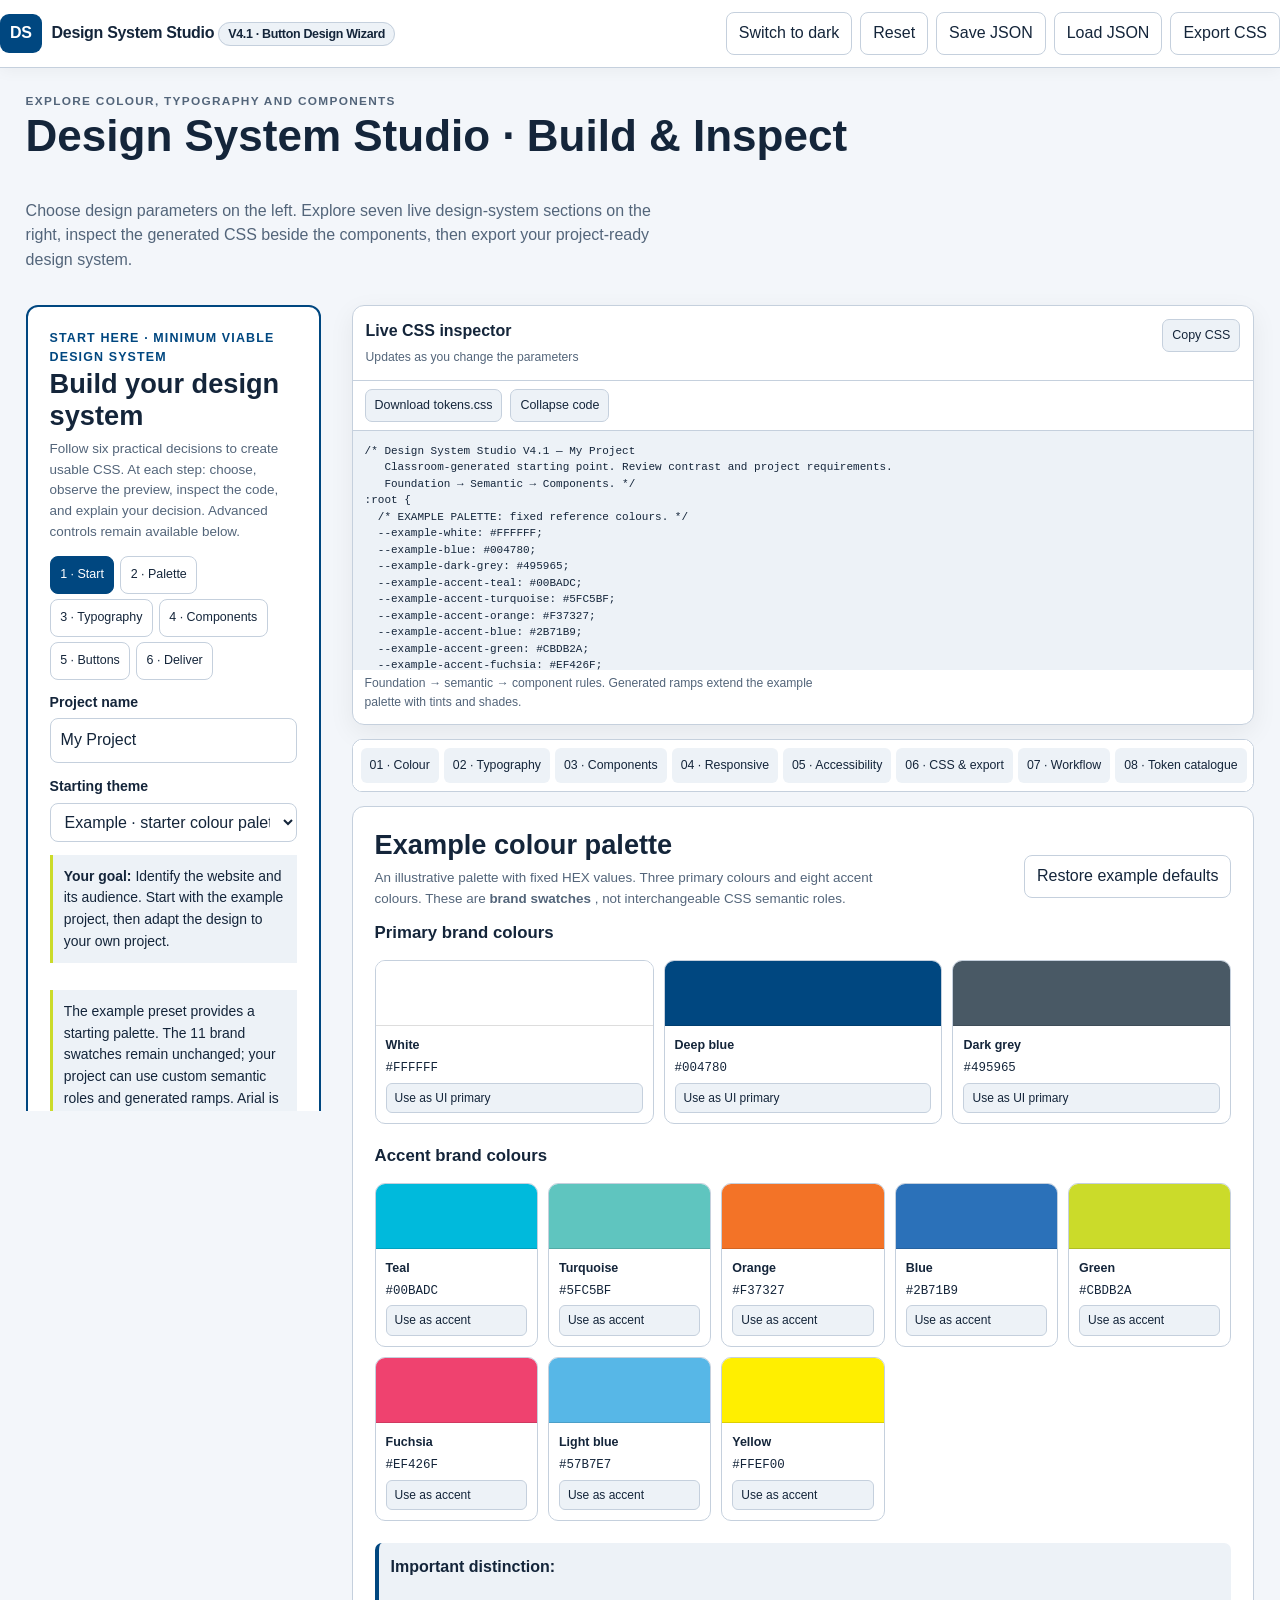
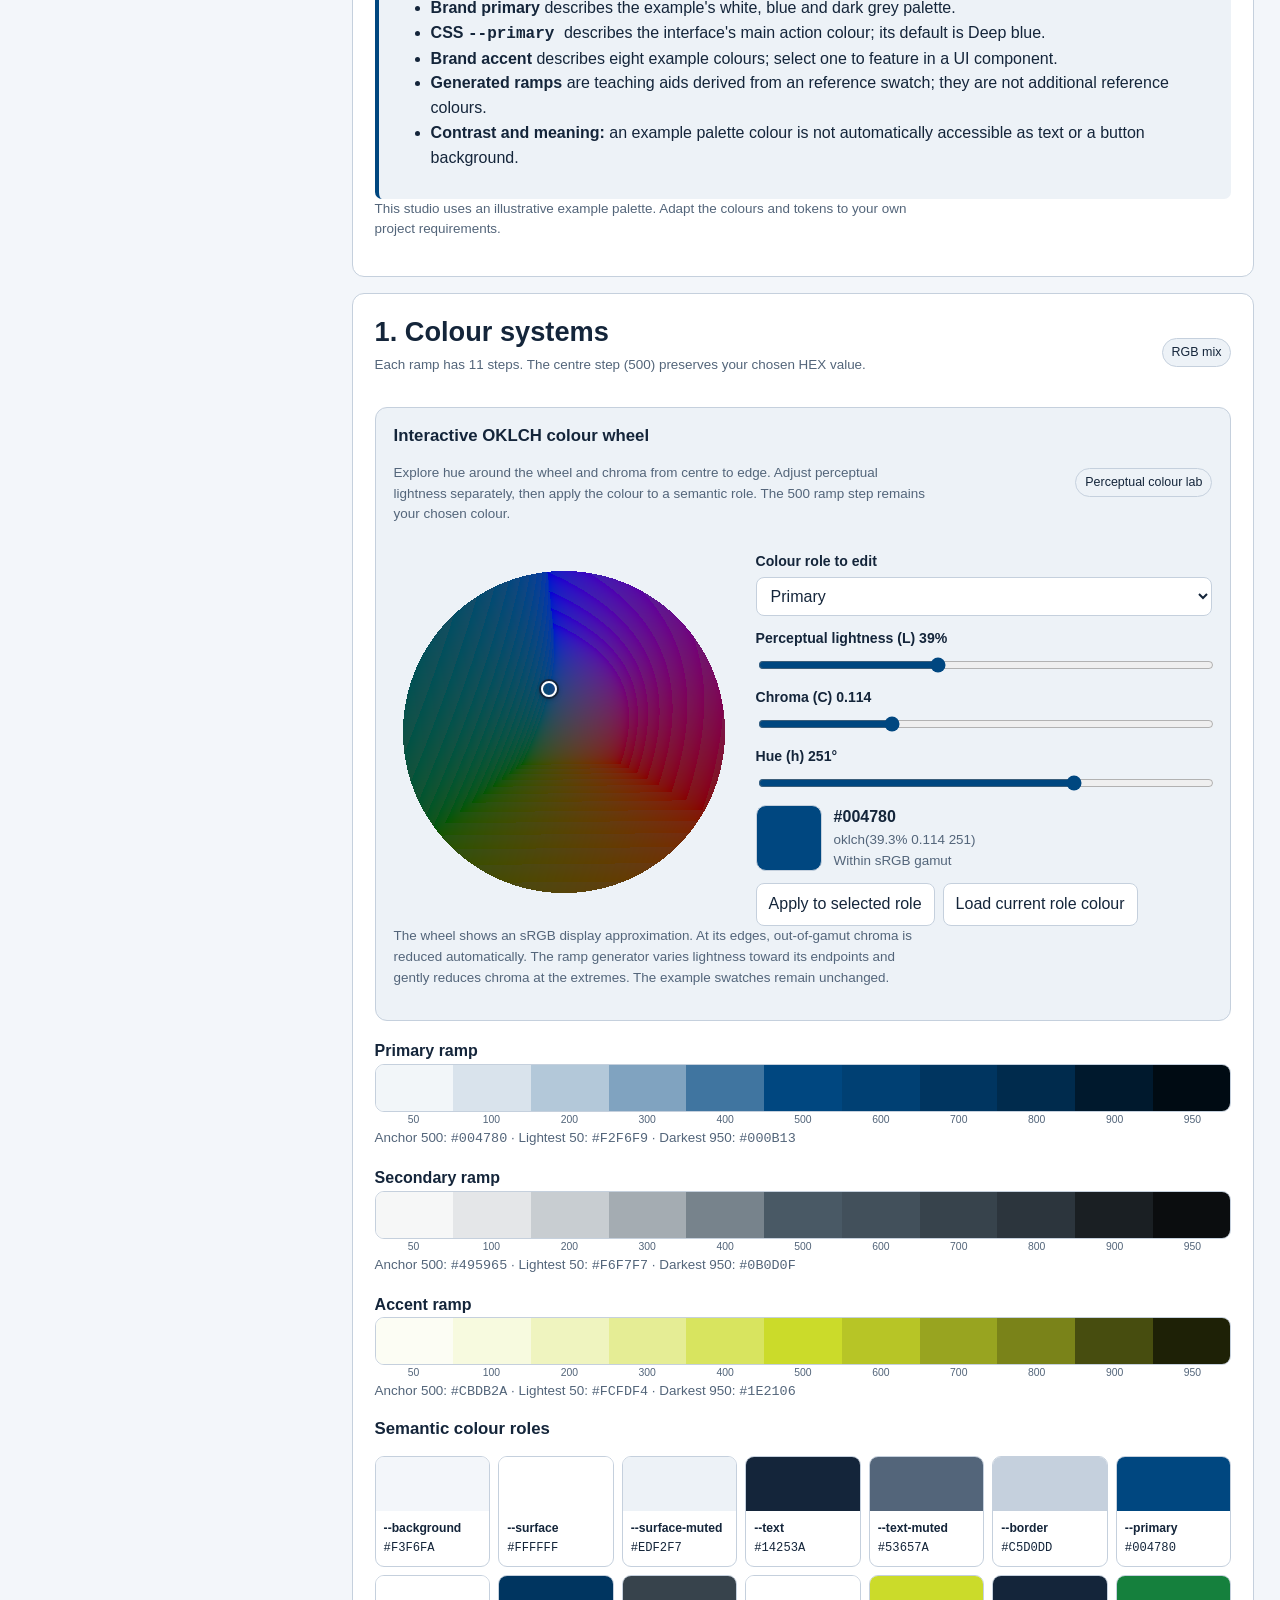
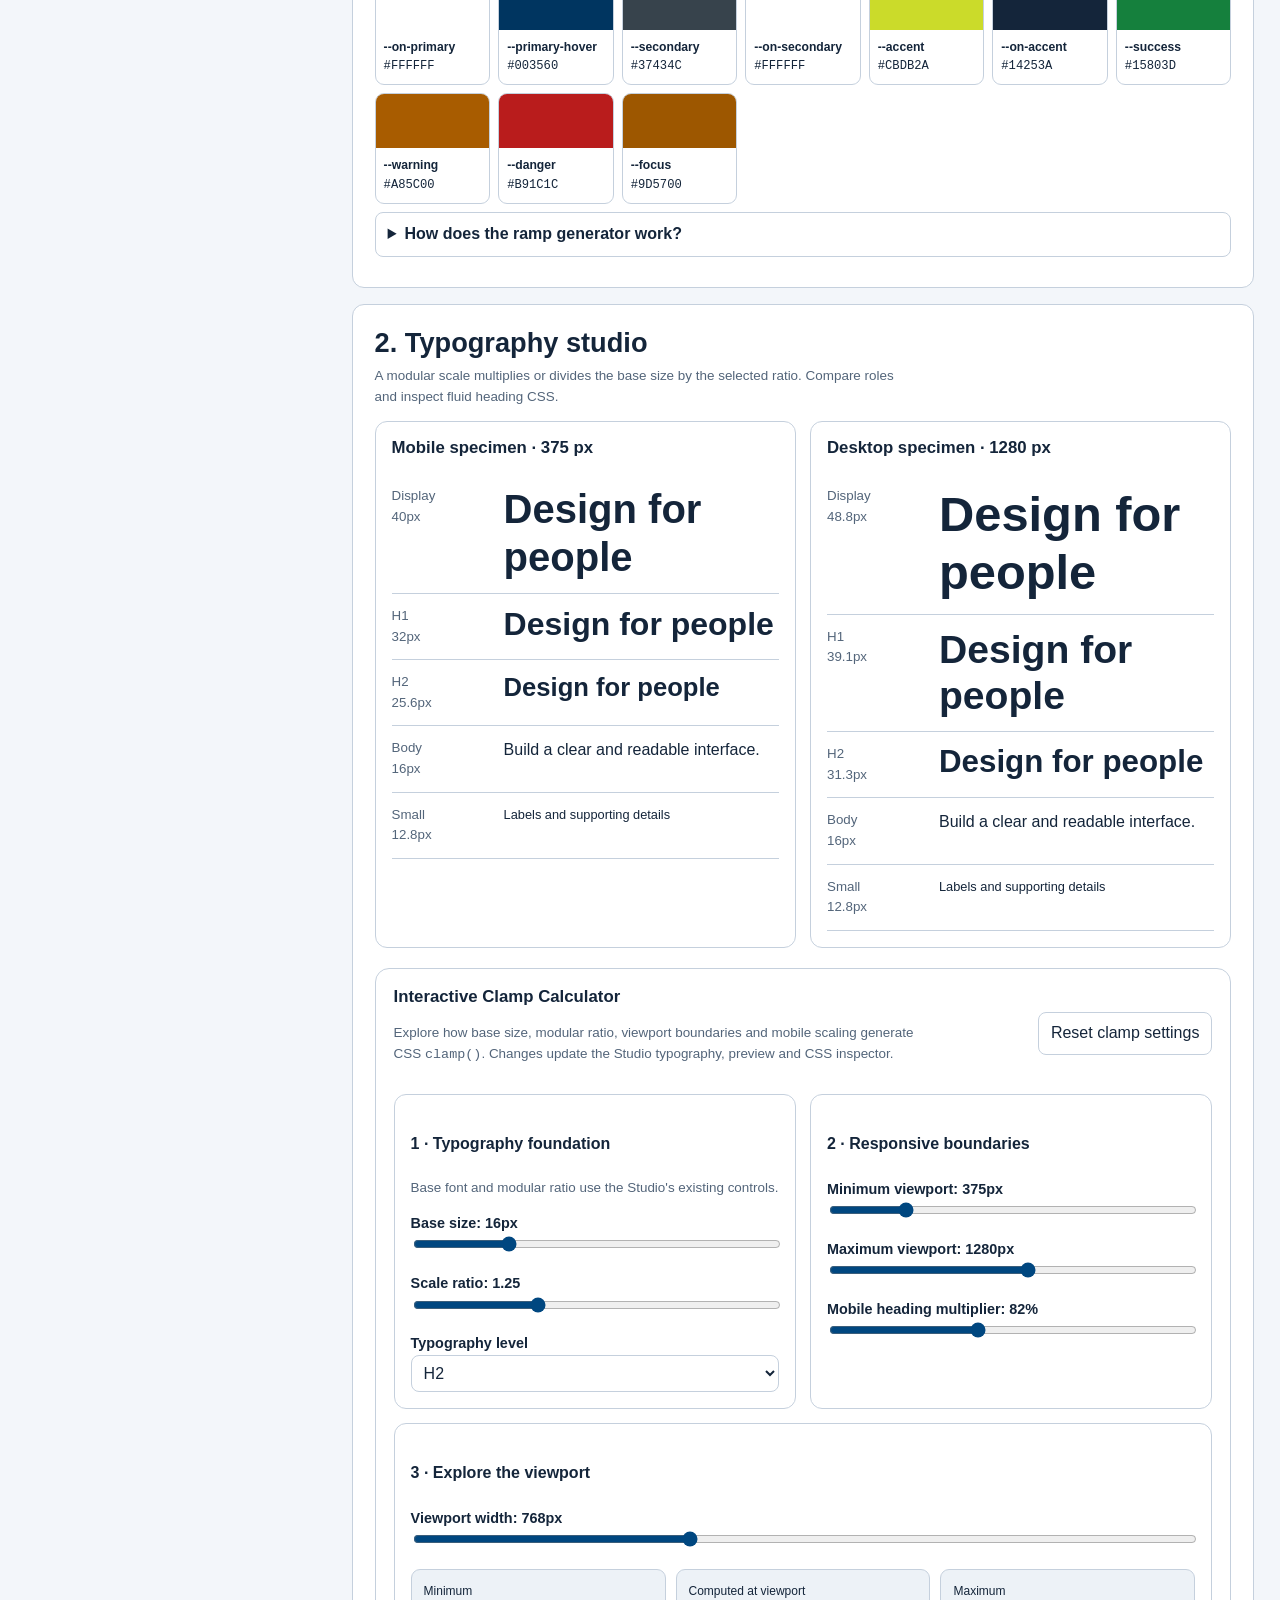
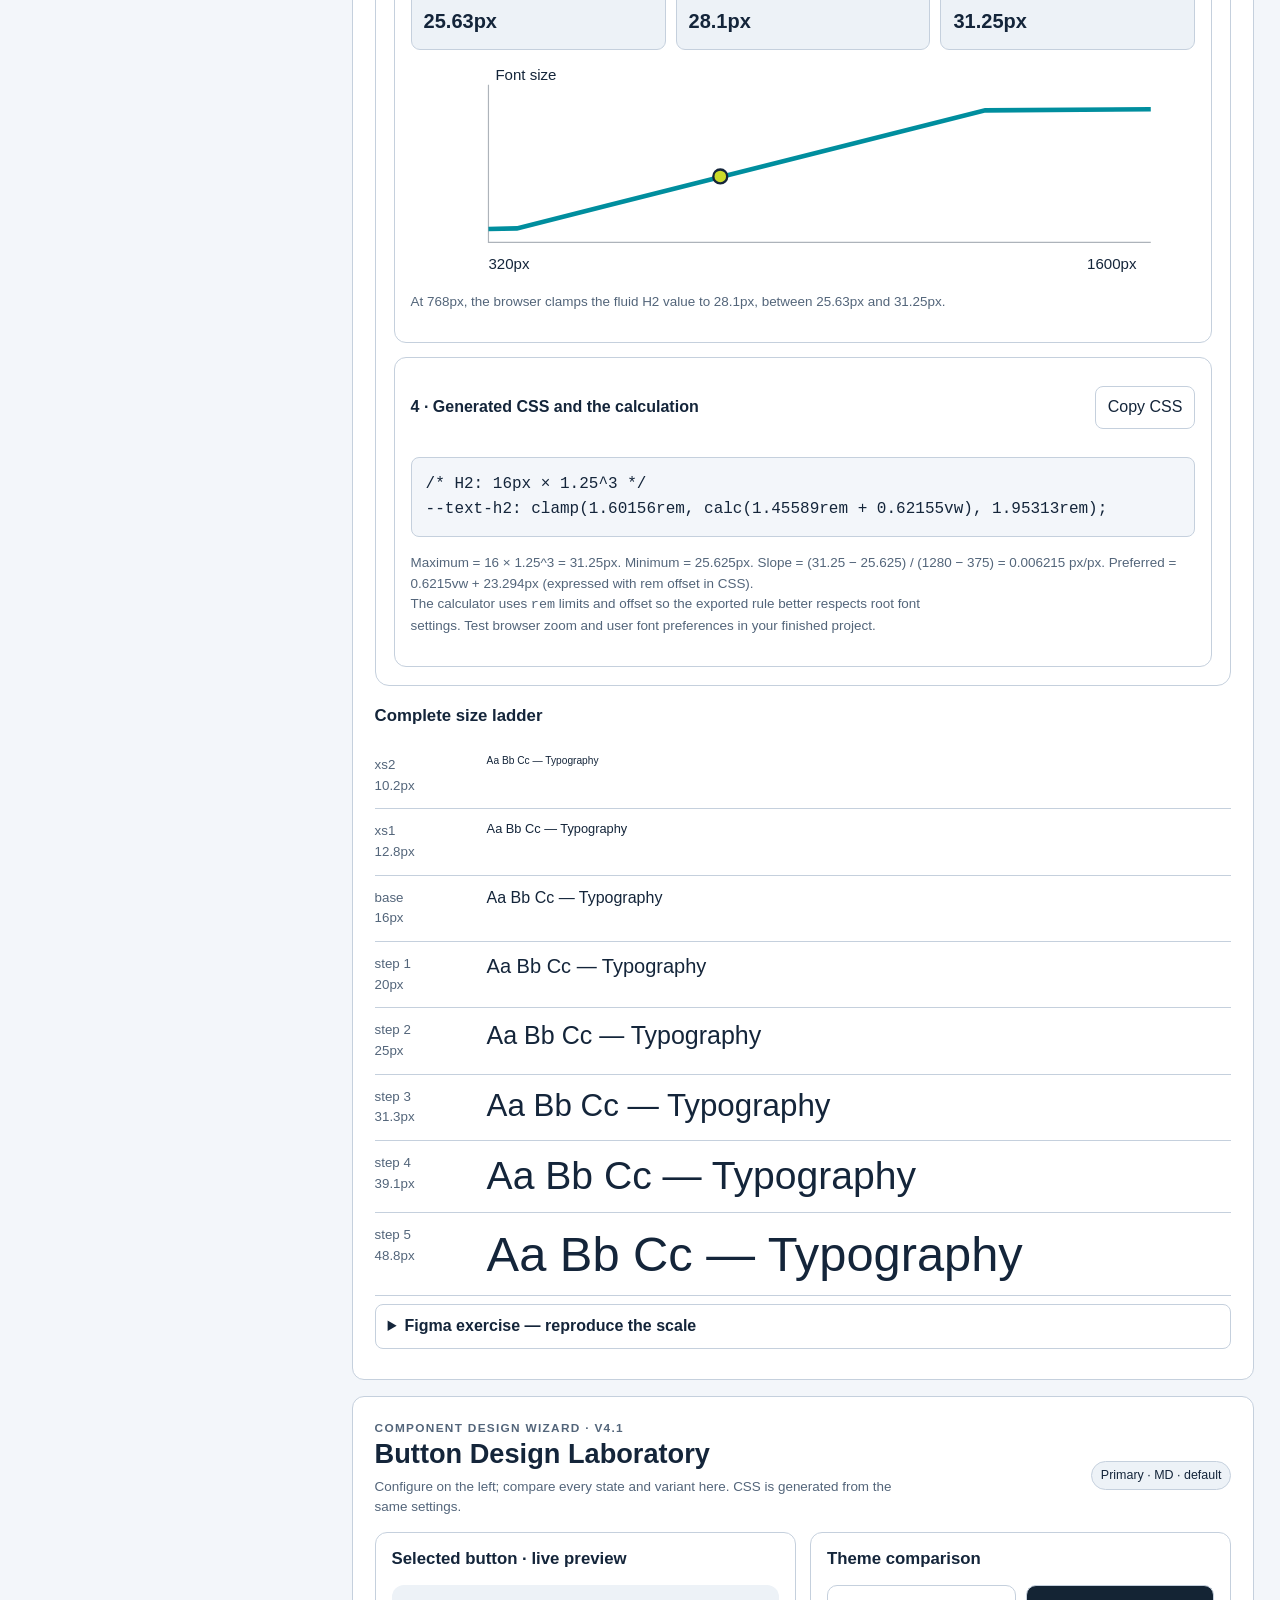
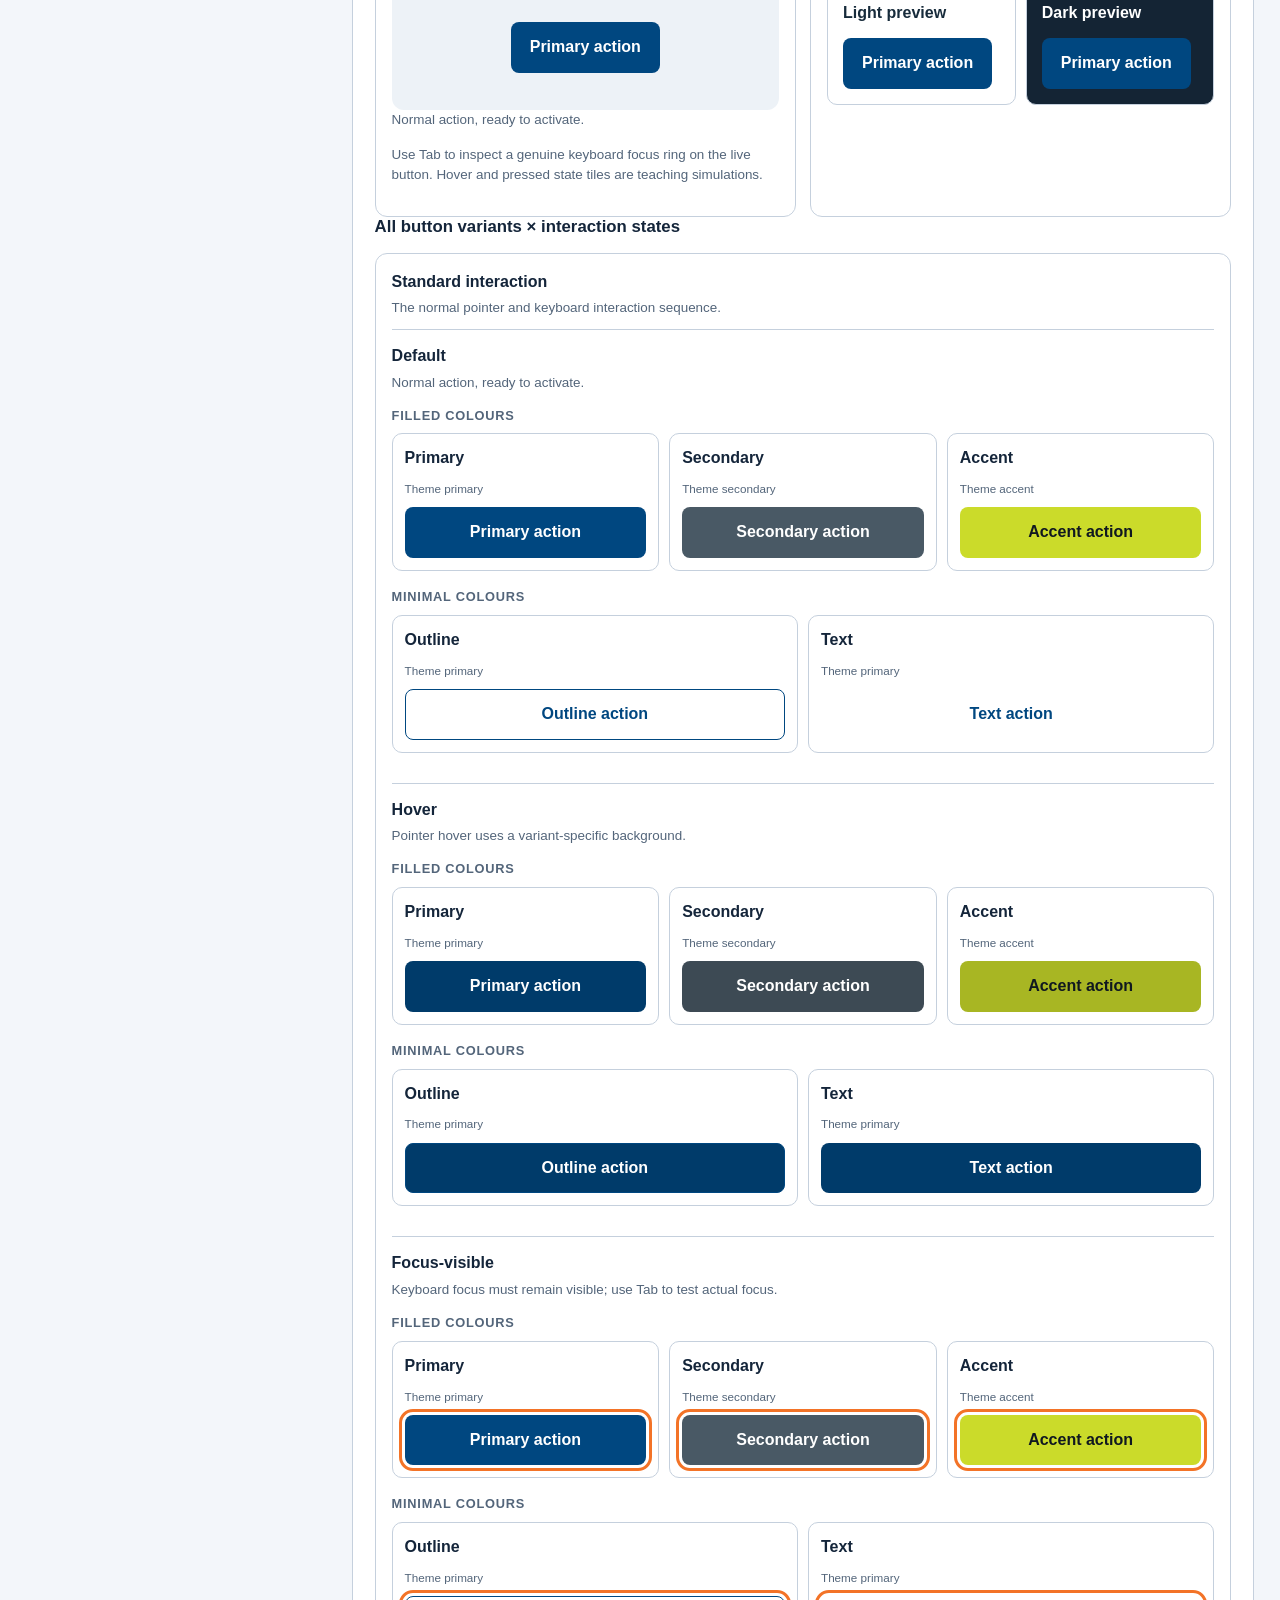
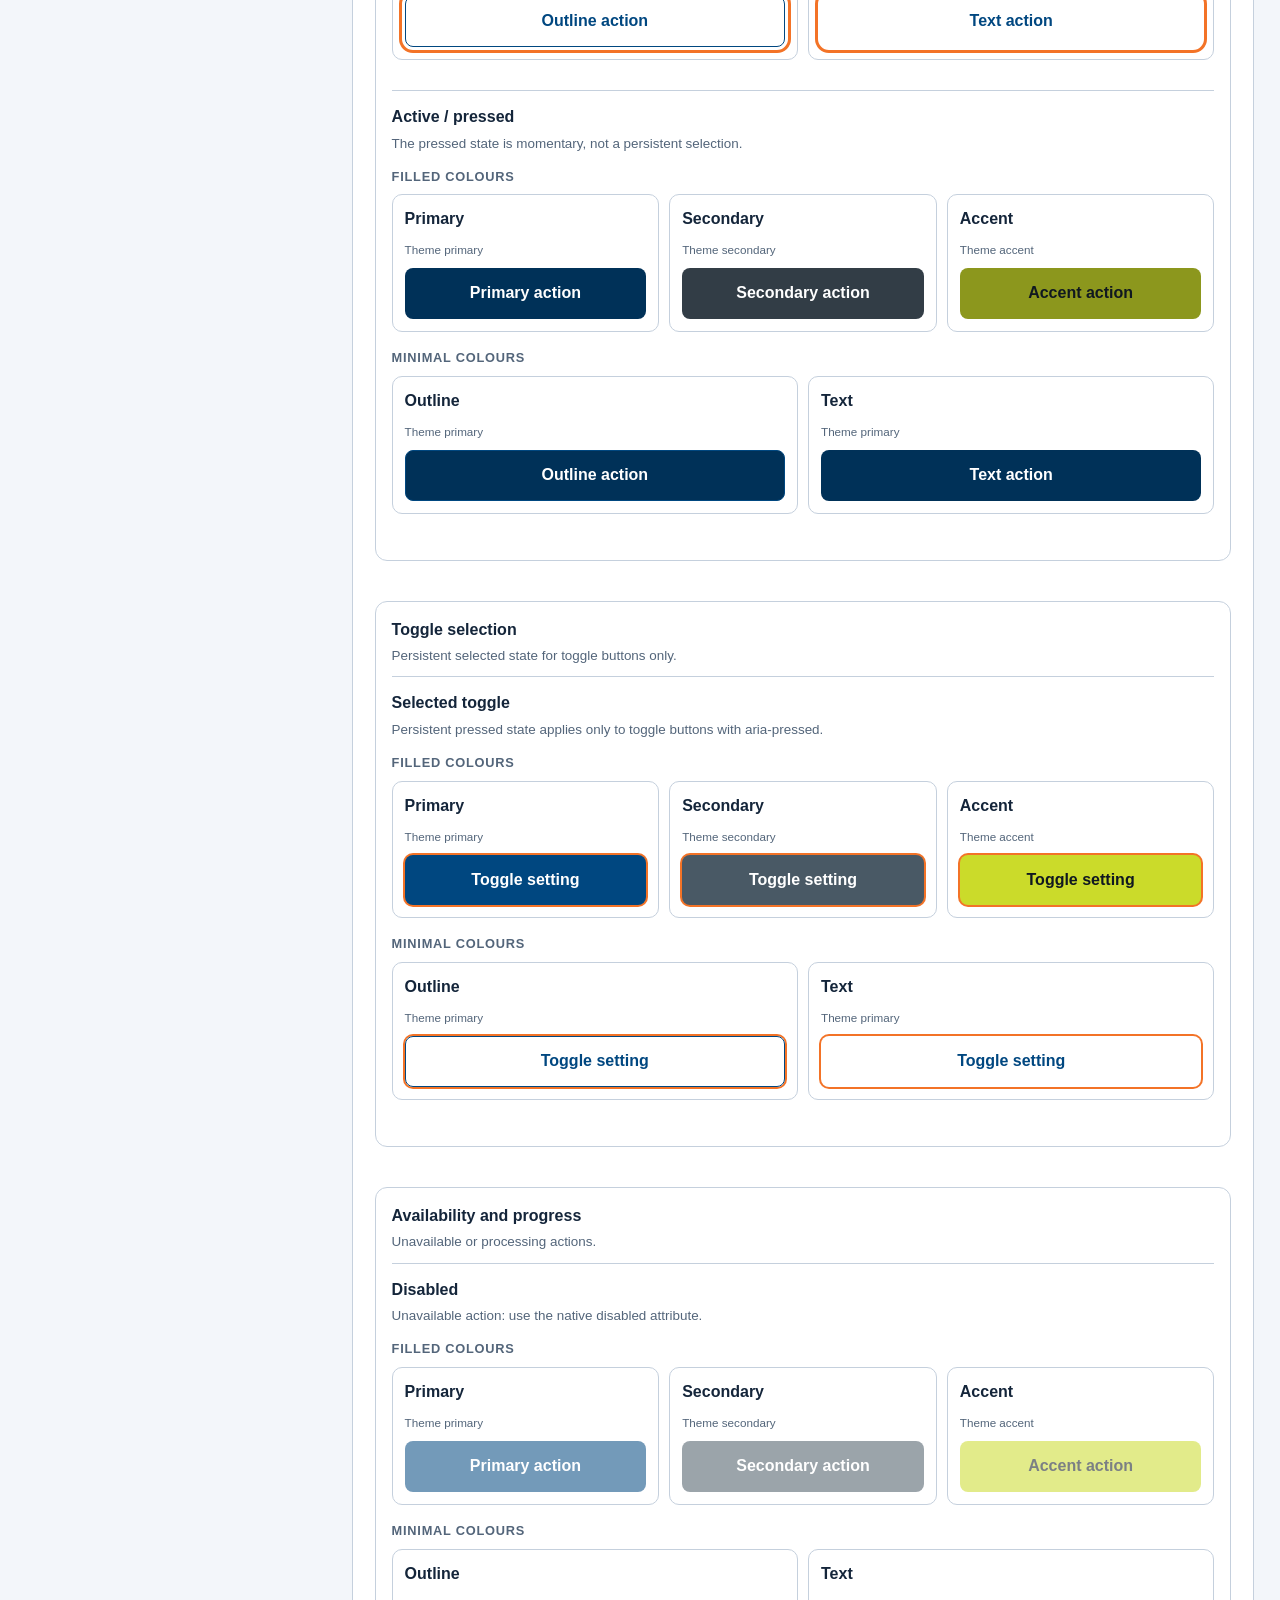
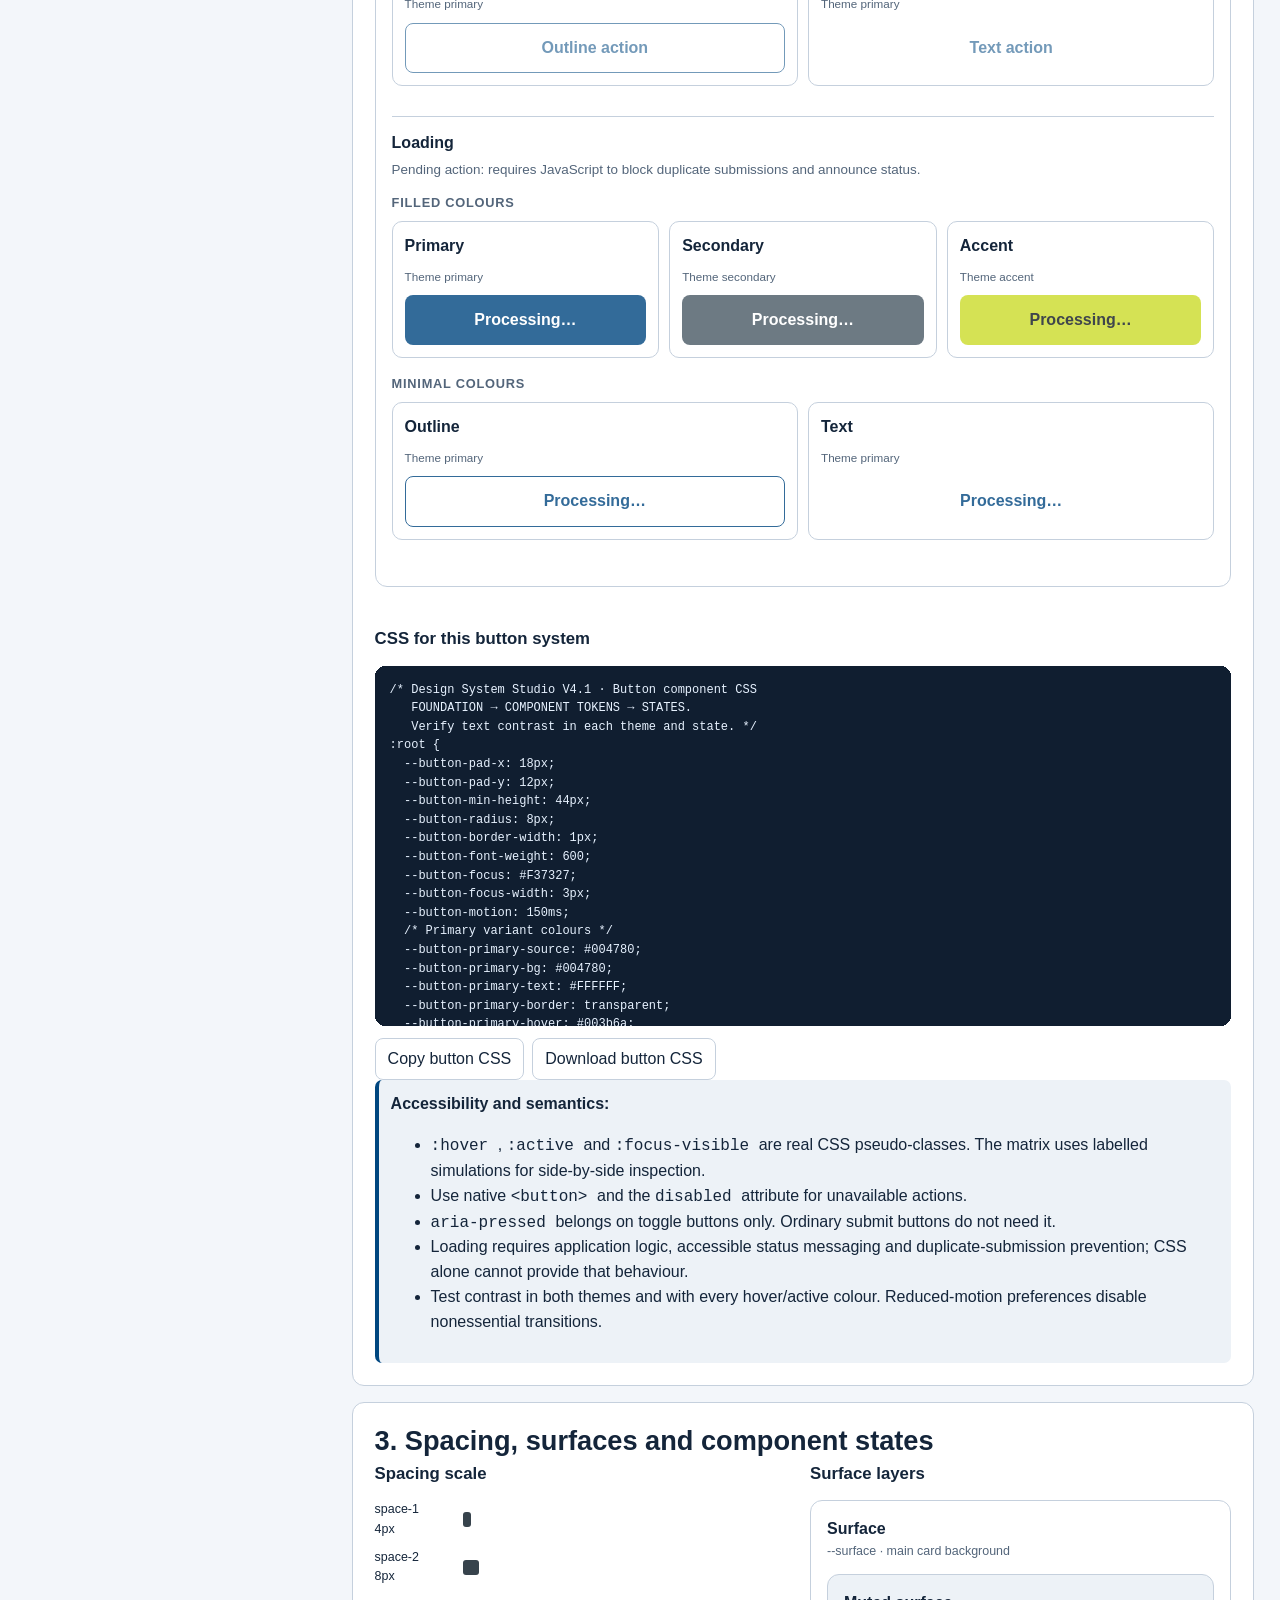
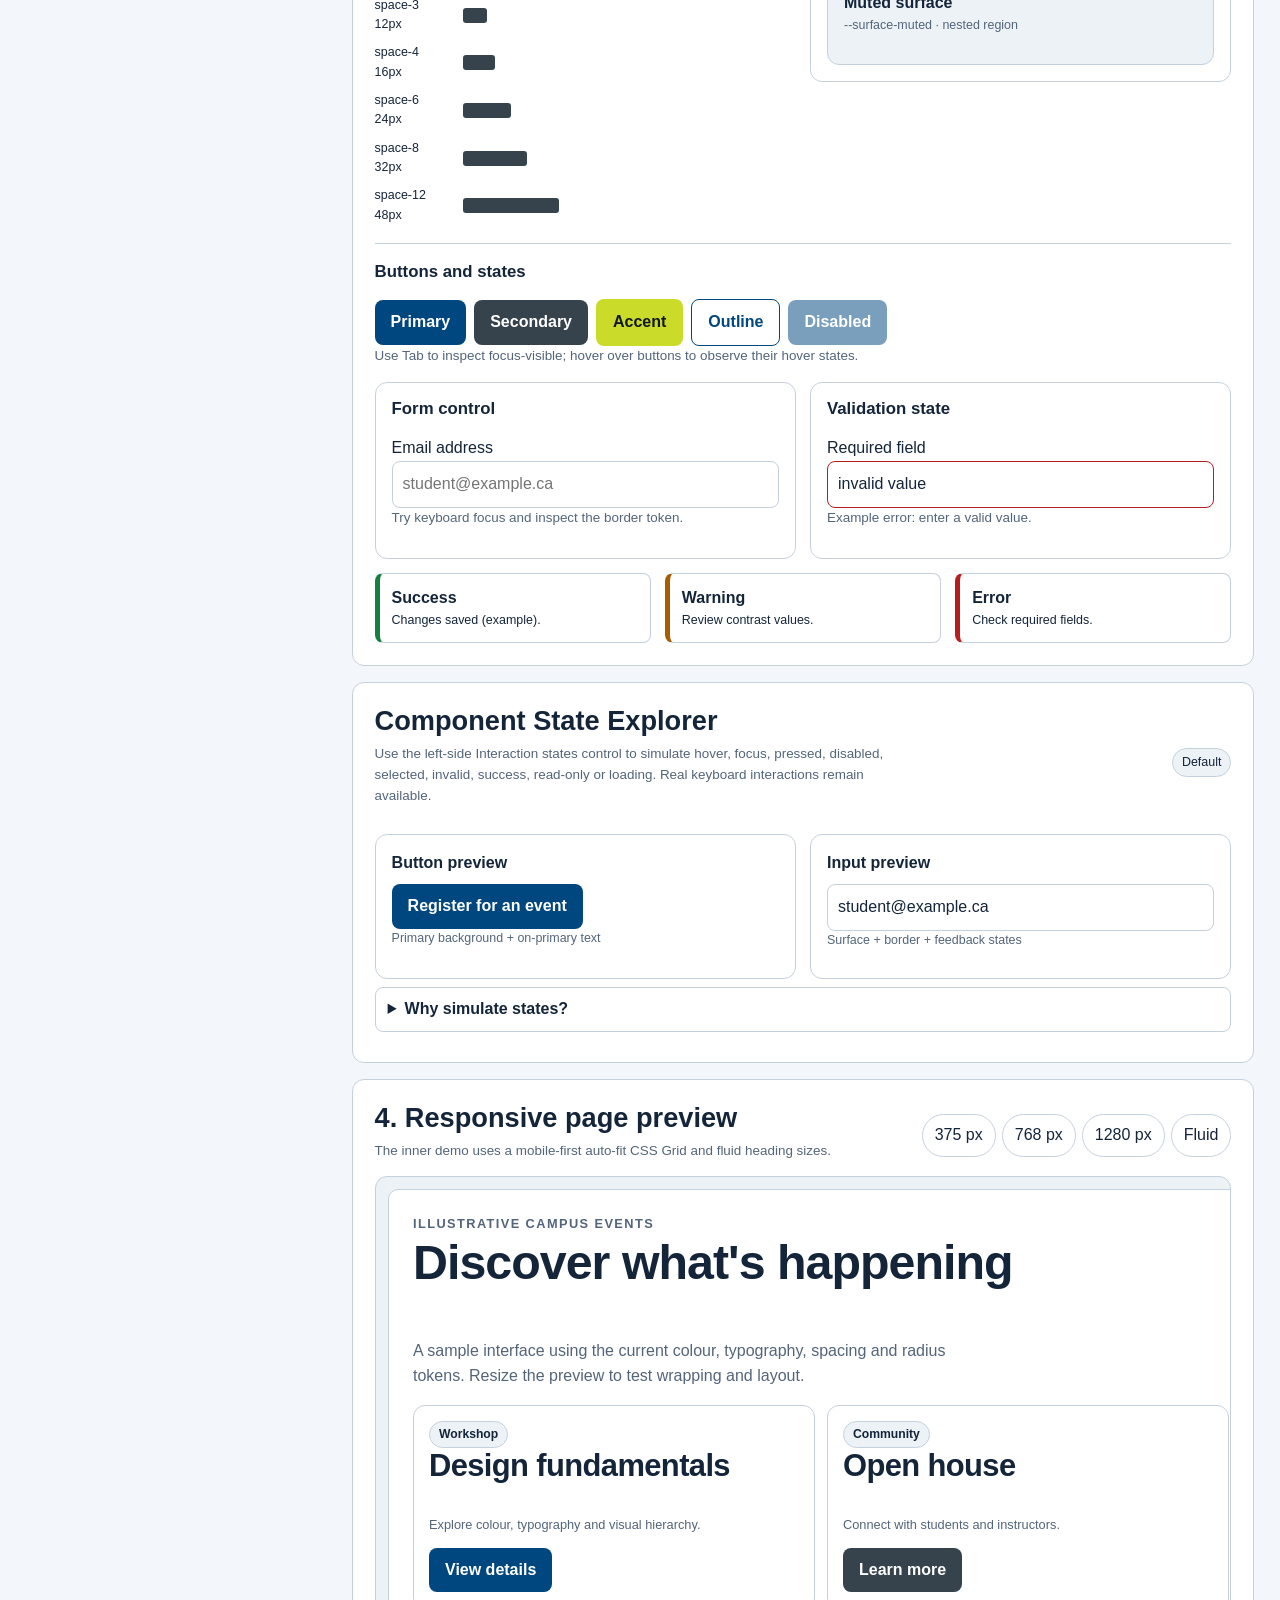
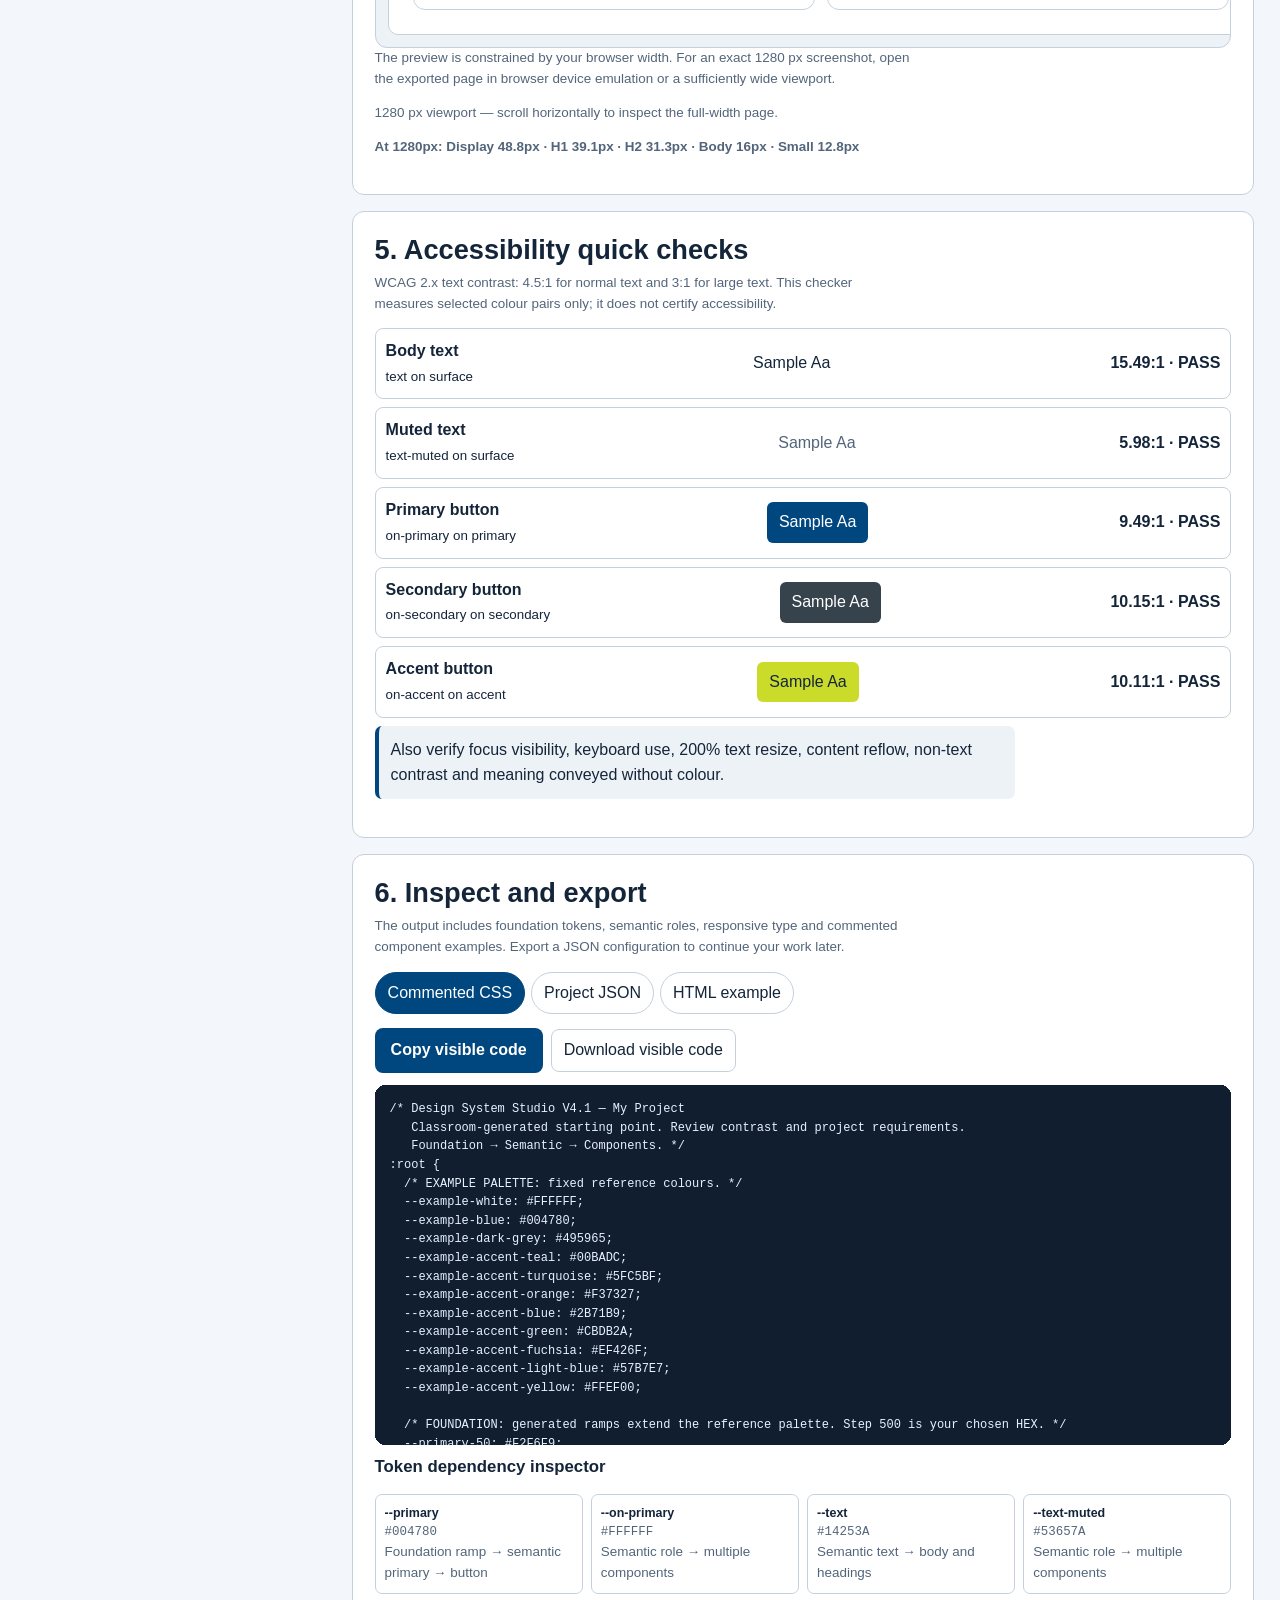
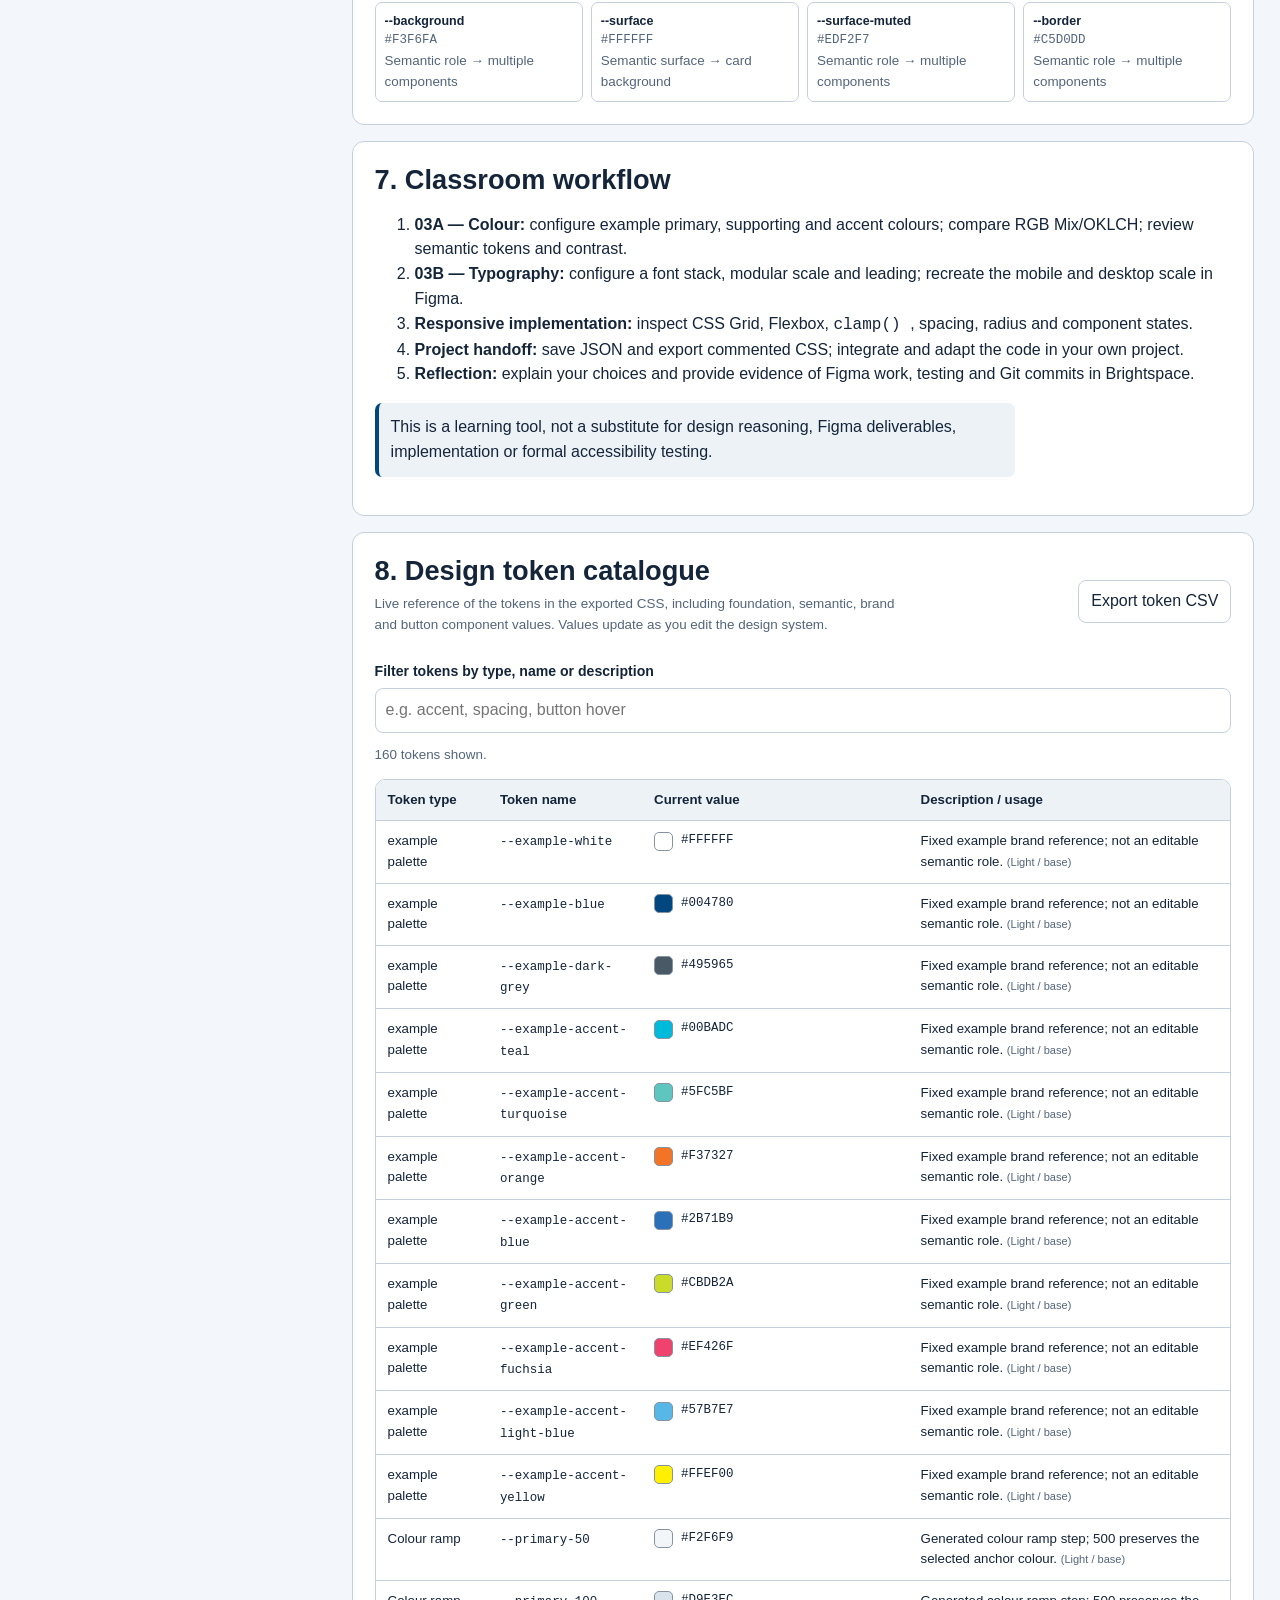
==== commit f4211fb6: "de-sensitized project" ====
--- a/legacy/Design_System_Studio_V4_1_Interactive_Clamp_Calculator.html
+++ b/legacy/Design_System_Studio_V4_1_Interactive_Clamp_Calculator.html
@@ -8,7 +8,7 @@
     <style>
         /* DESIGN SYSTEM STUDIO V3.3 — Foundation → Semantic → Components.
    All examples are responsive, keyboard accessible where practical,
-   and use locally available fonts. Greycliff is licensed; Arial is its classroom alternative. */
+   and use locally available fonts. Arial is the default system font. */
         :root {
             /* FOUNDATION: reusable measurements */
             --font-ui: Arial, Helvetica, sans-serif;
@@ -701,7 +701,7 @@
             }
         }
 
-        /* OFFICIAL BRAND SWATCHES: fixed values, separate from generated semantic roles. */
+        /* EXAMPLE PALETTE SWATCHES: fixed values, separate from generated semantic roles. */
         .brand-grid {
             display: grid;
             grid-template-columns: repeat(auto-fit, minmax(min(100%, 155px), 1fr));
@@ -1856,7 +1856,7 @@
     </header>
     <div class="shell">
       <section class="hero">
-        <div class="eyebrow">WEBD 3100 · Workshops 03A and 03B</div>
+        <div class="eyebrow">Explore colour, typography and components</div>
         <h1>Design System Studio · Build &amp; Inspect</h1>
         <p>
           Choose design parameters on the left. Explore seven live design-system sections on the right, inspect the generated CSS beside the components, then export your project-ready design system.
@@ -1886,16 +1886,16 @@
               <div class="field">
                 <label for="jPreset">Starting theme</label>
                 <select id="jPreset">
-                  <option value="nscc">NSCC · official brand colours</option>
-                  <option value="custom">Custom · start from NSCC and edit</option>
+                  <option value="example">Example &middot; starter colour palette</option>
+                  <option value="custom">Custom &middot; adapt the starter palette</option>
                 </select>
               </div>
               <p class="journey-tip">
                 <strong>Your goal:</strong>
-                Identify the website and its audience. Start with the NSCC example, then adapt the design to your own project.
+                Identify the website and its audience. Start with the example project, then adapt the design to your own project.
               </p>
               <p class="journey-tip">
-                NSCC is the example preset. The 11 brand swatches remain unchanged; your project can use custom semantic roles and generated ramps. Greycliff is licensed, so Arial is the default alternative.
+                The example preset provides a starting palette. The 11 brand swatches remain unchanged; your project can use custom semantic roles and generated ramps. Arial is the default system font.
               </p>
             </div>
             <div class="journey-pane" data-journey-pane="1" hidden="">
@@ -1945,7 +1945,7 @@
               <div class="field">
                 <label for="jFont">Font family</label>
                 <select id="jFont">
-                  <option value="Arial, Helvetica, sans-serif">Arial · NSCC alternative</option>
+                  <option value="Arial, Helvetica, sans-serif">Arial · system font</option>
                   <option value="Georgia, 'Times New Roman', serif">Georgia · serif</option>
                   <option value="Verdana, Geneva, sans-serif">Verdana · sans-serif</option>
                   <option value="system-ui, sans-serif">System UI</option>
@@ -2051,12 +2051,12 @@
                   <option value="primary">Theme primary</option>
                   <option value="secondary">Theme secondary</option>
                   <option value="accent">Theme accent</option>
-                  <optgroup label="Official NSCC primary colours">
+                  <optgroup label="Example primary colours">
                     <option value="#FFFFFF">White</option>
-                    <option value="#004780">NSCC blue</option>
+                    <option value="#004780">Deep blue</option>
                     <option value="#495965">Dark grey</option>
                   </optgroup>
-                  <optgroup label="Official NSCC accent colours">
+                  <optgroup label="Example accent colours">
                     <option value="#00BADC">Teal</option>
                     <option value="#5FC5BF">Turquoise</option>
                     <option value="#F37327">Orange</option>
@@ -2068,7 +2068,7 @@
                   </optgroup>
                   <option value="custom">Custom colour</option>
                 </select>
-                <p class="help">Official swatches are fixed references. Theme colours update when the palette changes.</p>
+                <p class="help">Example swatches provide a fixed reference. Theme colours update when the palette changes.</p>
               </div>
               <div class="field" hidden="" id="bdCustomWrap">
                 <label for="bdCustom">Custom base colour</label>
@@ -2343,7 +2343,7 @@
                 <button id="jDeleteLocal" type="button">Delete</button>
               </div>
               <p class="journey-status" id="jSaveStatus" role="status">
-                NSCC example is loaded into My Project. Save a copy to preserve changes.
+                Example project is loaded into My Project. Save a copy to preserve changes.
               </p>
             </div>
           </section>
@@ -2373,7 +2373,7 @@
                 </div>
               </div>
               <div class="field">
-                <label for="secondary">Supporting colour (default: NSCC dark grey)</label>
+                <label for="secondary">Supporting colour (default: dark grey)</label>
                 <div class="fieldline">
                   <input id="secondary" type="color" value="#495965" />
                   <output id="secondaryOut">
@@ -2382,7 +2382,7 @@
                 </div>
               </div>
               <div class="field">
-                <label for="accent">Featured accent (choose from NSCC palette)</label>
+                <label for="accent">Featured accent (choose from example palette)</label>
                 <div class="fieldline">
                   <input id="accent" type="color" value="#cbdb2a" />
                   <output id="accentOut">
@@ -2391,7 +2391,7 @@
                 </div>
               </div>
               <div class="field">
-                <label for="brandAccent">Official NSCC accent swatch</label>
+                <label for="brandAccent">Example accent swatch</label>
                 <select id="brandAccent">
                   <option value="">Custom accent (use picker above)</option>
                   <option value="#00BADC">Teal · #00BADC</option>
@@ -2404,14 +2404,14 @@
                   <option value="#FFEF00">Yellow · #FFEF00</option>
                 </select>
                 <p class="help">
-                  The official accent swatches are fixed brand colours. Generated tints/shades are educational derivatives, not additional official NSCC colours.
+                  The example accent swatches provide a fixed reference. Generated tints and shades extend your project palette.
                 </p>
               </div>
               <hr />
               <div class="field">
                 <label for="font">Font family</label>
                 <select id="font">
-                  <option value="Arial, Helvetica, sans-serif">Arial · sans-serif (NSCC alternative)</option>
+                  <option value="Arial, Helvetica, sans-serif">Arial · sans-serif (system font)</option>
                   <option value="Georgia, 'Times New Roman', serif">Georgia · serif</option>
                   <option value="Verdana, Geneva, sans-serif">Verdana · sans-serif</option>
                   <option value="system-ui, sans-serif">System UI · sans-serif</option>
@@ -2474,7 +2474,7 @@
                 </div>
               </div>
               <p class="help">
-                The NSCC case study uses Arial because Greycliff is licensed. Colours are illustrative classroom examples, not an official NSCC token library.
+                The example project uses Arial as a locally available system font. Colours are illustrative starting points for your own design system.
               </p>
             </section>
             <section aria-labelledby="advancedTitle" class="panel studio-controls">
@@ -2526,7 +2526,7 @@
                 <summary>Semantic colours and feedback</summary>
                 <div class="group-body">
                   <p class="control-hint">
-                    These editable semantic roles are distinct from the fixed NSCC brand reference swatches. They set the
+                    These editable semantic roles are distinct from the fixed example palette reference swatches. They set the
                     <strong>light theme</strong>
                     feedback colours; the dark theme keeps its own generated, higher-contrast values.
                   </p>
@@ -2666,14 +2666,14 @@
             <section class="panel" id="brandPalette">
               <div class="section-head">
                 <div>
-                  <h2>NSCC official colour palette</h2>
+                  <h2>Example colour palette</h2>
                   <p class="help">
-                    Exact HEX values from the NSCC Visual Identity Guidelines. Three primary colours and eight accent colours. These are
+                    An illustrative palette with fixed HEX values. Three primary colours and eight accent colours. These are
                     <strong>brand swatches</strong>
                     , not interchangeable CSS semantic roles.
                   </p>
                 </div>
-                <button class="ghost" id="restoreNSCC" type="button">Restore NSCC defaults</button>
+                <button class="ghost" id="restoreDefaults" type="button">Restore example defaults</button>
               </div>
               <h3>Primary brand colours</h3>
               <div class="brand-grid" id="brandPrimary"></div>
@@ -2684,7 +2684,7 @@
                 <ul>
                   <li>
                     <strong>Brand primary</strong>
-                    describes NSCC's official white, blue and dark grey palette.
+                    describes the example's white, blue and dark grey palette.
                   </li>
                   <li>
                     <strong>
@@ -2693,28 +2693,24 @@
                         --primary
                       </code>
                     </strong>
-                    describes the interface's main action colour; its default is NSCC blue.
+                    describes the interface's main action colour; its default is Deep blue.
                   </li>
                   <li>
                     <strong>Brand accent</strong>
-                    describes eight approved colours; select one to feature in a UI component.
+                    describes eight example colours; select one to feature in a UI component.
                   </li>
                   <li>
                     <strong>Generated ramps</strong>
-                    are teaching aids derived from an official swatch; they are not official additional brand colours.
+                    are teaching aids derived from an reference swatch; they are not additional reference colours.
                   </li>
                   <li>
                     <strong>Contrast and meaning:</strong>
-                    an official brand colour is not automatically accessible as text or a button background.
+                    an example palette colour is not automatically accessible as text or a button background.
                   </li>
                 </ul>
               </div>
               <p class="help">
-                Reference:
-                <a href="https://www.nscc.ca/docs/about-nscc/visual-identity-guidelines/guidelines.pdf"
-                   rel="noopener noreferrer"
-                   target="_blank">NSCC Visual Identity Guidelines (PDF)</a>
-                . This classroom tool is an educational prototype, not an official NSCC website template.
+                This studio uses an illustrative example palette. Adapt the colours and tokens to your own project requirements.
               </p>
             </section>
             <section class="panel" id="studio-section-1">
@@ -2781,7 +2777,7 @@
                     </div>
                   </div>
                 </div>
-                <p class="help">The wheel shows an sRGB display approximation. At its edges, out-of-gamut chroma is reduced automatically. The ramp generator varies lightness toward its endpoints and gently reduces chroma at the extremes. The official NSCC swatches remain unchanged.</p>
+                <p class="help">The wheel shows an sRGB display approximation. At its edges, out-of-gamut chroma is reduced automatically. The ramp generator varies lightness toward its endpoints and gently reduces chroma at the extremes. The example swatches remain unchanged.</p>
               </section>
               <div id="ramps"></div>
               <h3>Semantic colour roles</h3>
@@ -3187,7 +3183,7 @@
                 <ol>
                   <li>
                     <strong>03A — Colour:</strong>
-                    configure NSCC primary, supporting and accent colours; compare RGB Mix/OKLCH; review semantic tokens and contrast.
+                    configure example primary, supporting and accent colours; compare RGB Mix/OKLCH; review semantic tokens and contrast.
                   </li>
                   <li>
                     <strong>03B — Typography:</strong>
@@ -3243,9 +3239,9 @@
                     </tbody>
                   </table>
                 </div>
-                <p class="help">Theme-dependent semantic tokens appear separately for light and dark. Official NSCC brand tokens are fixed references; generated colour ramps are teaching derivatives.</p>
+                <p class="help">Theme-dependent semantic tokens appear separately for light and dark. Example brand tokens are fixed references; generated colour ramps are teaching derivatives.</p>
               </section>
-              <div class="footer">Design System Studio V4.1 · WEBD 3100 · standalone classroom beta · no external dependencies</div>
+              <div class="footer">Design System Studio V4.1 · standalone design toolkit · no external dependencies</div>
             </main>
             <aside aria-label="Live generated CSS" class="studio-code-dock">
               <div class="studio-dock-header">
@@ -3261,7 +3257,7 @@
               </div>
               <pre aria-label="Generated CSS code" id="dockCss" tabindex="0"></pre>
               <p class="studio-dock-note">
-                Foundation → semantic → component rules. Generated ramps are teaching derivatives, not official NSCC brand swatches.
+                Foundation → semantic → component rules. Generated ramps extend the example palette with tints and shades.
               </p>
             </aside>
           </div>
@@ -3272,13 +3268,13 @@
           'use strict';
           /* STATE: all user-editable foundation values live in one plain object.
              JSON import validates fields; exporting never executes imported code. */
-          /* BRAND SOURCE OF TRUTH: exact colours from NSCC Visual Identity Guidelines.
+          /* BRAND SOURCE OF TRUTH: illustrative colours for the example preset.
              The palette is immutable in this classroom preset. Students can experiment
-             with editable interface colours without changing the official swatch list. */
-          const NSCC_BRAND = {
+             with editable interface colours without changing the reference swatch list. */
+          const EXAMPLE_PALETTE = {
               primary: [
                   ['White', '#FFFFFF'],
-                  ['NSCC blue', '#004780'],
+                  ['Deep blue', '#004780'],
                   ['Dark grey', '#495965']
               ],
               accent: [
@@ -3295,14 +3291,14 @@
 
           function renderBrand() {
               const make = (items, role) => items.map(([name, hex]) => `<div class="brand-swatch"><div class="brand-swatch-color" style="background:${hex}"></div><div class="brand-swatch-info"><strong>${name}</strong><code>${hex}</code><button type="button" data-brand-role="${role}" data-brand-hex="${hex}" aria-label="Use ${name} as ${role} colour">Use as ${role==='accent'?'accent':'UI primary'}</button></div></div>`).join('');
-              $('brandPrimary').innerHTML = make(NSCC_BRAND.primary, 'primary');
-              $('brandAccents').innerHTML = make(NSCC_BRAND.accent, 'accent');
+              $('brandPrimary').innerHTML = make(EXAMPLE_PALETTE.primary, 'primary');
+              $('brandAccents').innerHTML = make(EXAMPLE_PALETTE.accent, 'accent');
               document.querySelectorAll('[data-brand-role]').forEach(btn => btn.addEventListener('click', () => {
                   const role = btn.dataset.brandRole;
                   state[role] = btn.dataset.brandHex.toLowerCase();
                   $(role).value = state[role];
                   apply();
-                  announce('Selected official brand swatch as an editable UI role.');
+                  announce('Selected example palette swatch as an editable UI role.');
               }));
           }
           const DEFAULT = {
@@ -3477,7 +3473,7 @@
               $('rampMethodLabel').textContent = state.method === 'mix' ? 'RGB mix' : 'OKLCH';
               ['primary', 'secondary', 'accent'].forEach(k => $(k + 'Out').textContent = state[k].toUpperCase());
               ['base', 'ratio', 'leading', 'spacing', 'radius'].forEach(k => $(k + 'Out').textContent = state[k] + (k === 'base' || k === 'spacing' || k === 'radius' ? 'px' : ''));
-              $('brandAccent').value = NSCC_BRAND.accent.some(([, hex]) => hex.toLowerCase() === state.accent.toLowerCase()) ? state.accent.toUpperCase() : '';
+              $('brandAccent').value = EXAMPLE_PALETTE.accent.some(([, hex]) => hex.toLowerCase() === state.accent.toLowerCase()) ? state.accent.toUpperCase() : '';
               renderRamps({
                   primary: p,
                   secondary: s,
@@ -3641,7 +3637,7 @@
               }).flatMap(([name, r]) => steps.map(s => `  --${name}-${s}: ${r[s]};`)).join('\n');
               const semantic = r => Object.entries(r).map(([k, v]) => `  --${k}: ${v};`).join('\n');
               const sz = sizes();
-              return `/* Design System Studio V4.1 — ${state.project.replace(/\*\//g,'')}\n   Classroom-generated starting point. Review contrast and project requirements.\n   Foundation → Semantic → Components. */\n:root {\n  /* OFFICIAL NSCC BRAND: fixed reference colours. */\n  --nscc-white: #FFFFFF;\n  --nscc-blue: #004780;\n  --nscc-dark-grey: #495965;\n  --nscc-accent-teal: #00BADC;\n  --nscc-accent-turquoise: #5FC5BF;\n  --nscc-accent-orange: #F37327;\n  --nscc-accent-blue: #2B71B9;\n  --nscc-accent-green: #CBDB2A;\n  --nscc-accent-fuchsia: #EF426F;\n  --nscc-accent-light-blue: #57B7E7;\n  --nscc-accent-yellow: #FFEF00;\n\n  /* FOUNDATION: generated ramps are NOT additional official brand swatches. Step 500 is your chosen HEX. */\n${foundation}\n\n  /* FOUNDATION: typography. Arial is the NSCC alternative to licensed Greycliff. */\n  --font-ui: ${state.font};\n  --font-size-base: ${state.base}px;\n  --type-ratio: ${state.ratio};\n${sz.map((o,i)=>`  --text-step-${i}: ${o.size}px;`).join('\n')}\n  --text-display: ${fluidTypeCss(5)};
+              return `/* Design System Studio V4.1 — ${state.project.replace(/\*\//g,'')}\n   Classroom-generated starting point. Review contrast and project requirements.\n   Foundation → Semantic → Components. */\n:root {\n  /* EXAMPLE PALETTE: fixed reference colours. */\n  --example-white: #FFFFFF;\n  --example-blue: #004780;\n  --example-dark-grey: #495965;\n  --example-accent-teal: #00BADC;\n  --example-accent-turquoise: #5FC5BF;\n  --example-accent-orange: #F37327;\n  --example-accent-blue: #2B71B9;\n  --example-accent-green: #CBDB2A;\n  --example-accent-fuchsia: #EF426F;\n  --example-accent-light-blue: #57B7E7;\n  --example-accent-yellow: #FFEF00;\n\n  /* FOUNDATION: generated ramps extend the reference palette. Step 500 is your chosen HEX. */\n${foundation}\n\n  /* FOUNDATION: typography. Arial is the default system font. */\n  --font-ui: ${state.font};\n  --font-size-base: ${state.base}px;\n  --type-ratio: ${state.ratio};\n${sz.map((o,i)=>`  --text-step-${i}: ${o.size}px;`).join('\n')}\n  --text-display: ${fluidTypeCss(5)};
   --text-h1: ${fluidTypeCss(4)};
   --text-h2: ${fluidTypeCss(3)};
   --text-body: ${fluidTypeCss(0)};
@@ -3664,7 +3660,7 @@
           function projectJson() {
               return JSON.stringify({
                   schemaVersion: 2,
-                  brandReference: "NSCC Visual Identity Guidelines",
+                  brandReference: "Studio example palette",
                   ...state
               }, null, 2);
           }
@@ -3750,13 +3746,13 @@
                   apply();
               }
           });
-          $('restoreNSCC').addEventListener('click', () => resetStudio('Official NSCC classroom defaults restored.'));
+          $('restoreDefaults').addEventListener('click', () => resetStudio('Example defaults restored.'));
           $('themeToggle').addEventListener('click', () => {
               state.theme = state.theme === 'light' ? 'dark' : 'light';
               apply();
           });
           $('resetBtn').addEventListener('click', () => {
-              if (confirm('Reset all studio settings to the NSCC classroom example?')) resetStudio('Settings reset.');
+              if (confirm('Reset all studio settings to the example defaults?')) resetStudio('Settings reset.');
           });
           $('saveBtn').addEventListener('click', () => {
               download('design-system-studio.json', projectJson(), 'application/json');
@@ -3861,7 +3857,7 @@
       </script>
       <script>
           'use strict';
-          /* V2.6 Advanced parameters: these values are separate from the immutable NSCC brand reference. */
+          /* V2.6 Advanced parameters: these values are separate from the immutable example palette reference. */
           /* FIX: defaults now match the light-theme palette. The old focus default (#00BADC teal) is only ~2.2:1
              against white, which fails the 3:1 non-text contrast minimum for focus indicators. */
           const ADV_DEFAULT = {
@@ -4016,7 +4012,7 @@
           projectJson = function() {
               return JSON.stringify({
                   schemaVersion: 2.9,
-                  brandReference: 'NSCC Visual Identity Guidelines',
+                  brandReference: 'Studio example palette',
                   ...state,
                   advanced: adv
               }, null, 2);
@@ -4155,9 +4151,9 @@
                   syncJourney();
               };
               el('jPreset').addEventListener('change', e => {
-                  if (e.target.value === 'nscc') {
-                      resetStudio('NSCC example restored.');
-                      notify('NSCC example restored. Save a project copy to keep your changes.');
+                  if (e.target.value === 'example') {
+                      resetStudio('Example project restored.');
+                      notify('Example project restored. Save a project copy to keep your changes.');
                   } else {
                       activeId = null;
                       notify('Custom project: change the parameters, then select Save project.');
@@ -4255,7 +4251,7 @@
               /* FIX: only react to resets that actually happened (the old listener ran even when Reset was cancelled). */
               document.addEventListener('dss:reset', () => {
                   activeId = null;
-                  el('jPreset').value = 'nscc';
+                  el('jPreset').value = 'example';
               });
               /* FIX: replaces the old setTimeout(150) guess; fired after a JSON file has finished loading. */
               document.addEventListener('dss:imported', () => {
@@ -4339,7 +4335,7 @@
               function sourceLabel(v) {
                   const source = b.sources[v] || defaults.sources[v];
                   if (source === 'custom') return 'Custom colour';
-                  if (source.startsWith('#')) return `NSCC swatch ${source.toUpperCase()}`;
+                  if (source.startsWith('#')) return `Example swatch ${source.toUpperCase()}`;
                   return `Theme ${source}`;
               }
               const explain = {
@@ -4538,7 +4534,7 @@
 
               function syncLegacyButtons() {
                   // The general Components demonstration shares the Button Laboratory's outline tokens.
-                  // Both default and hover colours now follow the outline variant, including its selected NSCC accent source.
+                  // Both default and hover colours now follow the outline variant, including its selected Example accent source.
                   const c = colors('outline');
                   const root = document.documentElement;
                   root.style.setProperty('--demo-outline-bg', c.bg);
@@ -4647,7 +4643,7 @@
                   oldApply();
                   render();
               };
-              /* FIX: Reset / Restore NSCC / New project now also reset the button design. */
+              /* FIX: Reset / Restore Example / New project now also reset the button design. */
               document.addEventListener('dss:reset', () => {
                   b = sanitize(null);
                   controls();
@@ -4797,7 +4793,7 @@
               if (!table || !search || !count) return;
 
               const describe = (name, type) => {
-                  if (name.startsWith('--nscc-')) return 'Fixed official NSCC brand reference; not an editable semantic role.';
+                  if (name.startsWith('--example-')) return 'Fixed example brand reference; not an editable semantic role.';
                   if (/^--(primary|secondary|accent)-\d+$/.test(name))
                       return 'Generated colour ramp step; 500 preserves the selected anchor colour.';
                   if (name.includes('hover-text')) return 'Foreground colour for the button hover state.';
@@ -4817,7 +4813,7 @@
               };
 
               const classify = name => {
-                  if (name.startsWith('--nscc-')) return 'Official brand';
+                  if (name.startsWith('--example-')) return 'example palette';
                   if (/^--(primary|secondary|accent)-\d+$/.test(name)) return 'Colour ramp';
                   if (name.startsWith('--button-')) return 'Button component';
                   if (/^--(font|text-step|text-display|type-ratio|body-leading|heading-leading)/.test(name)) return 'Typography';
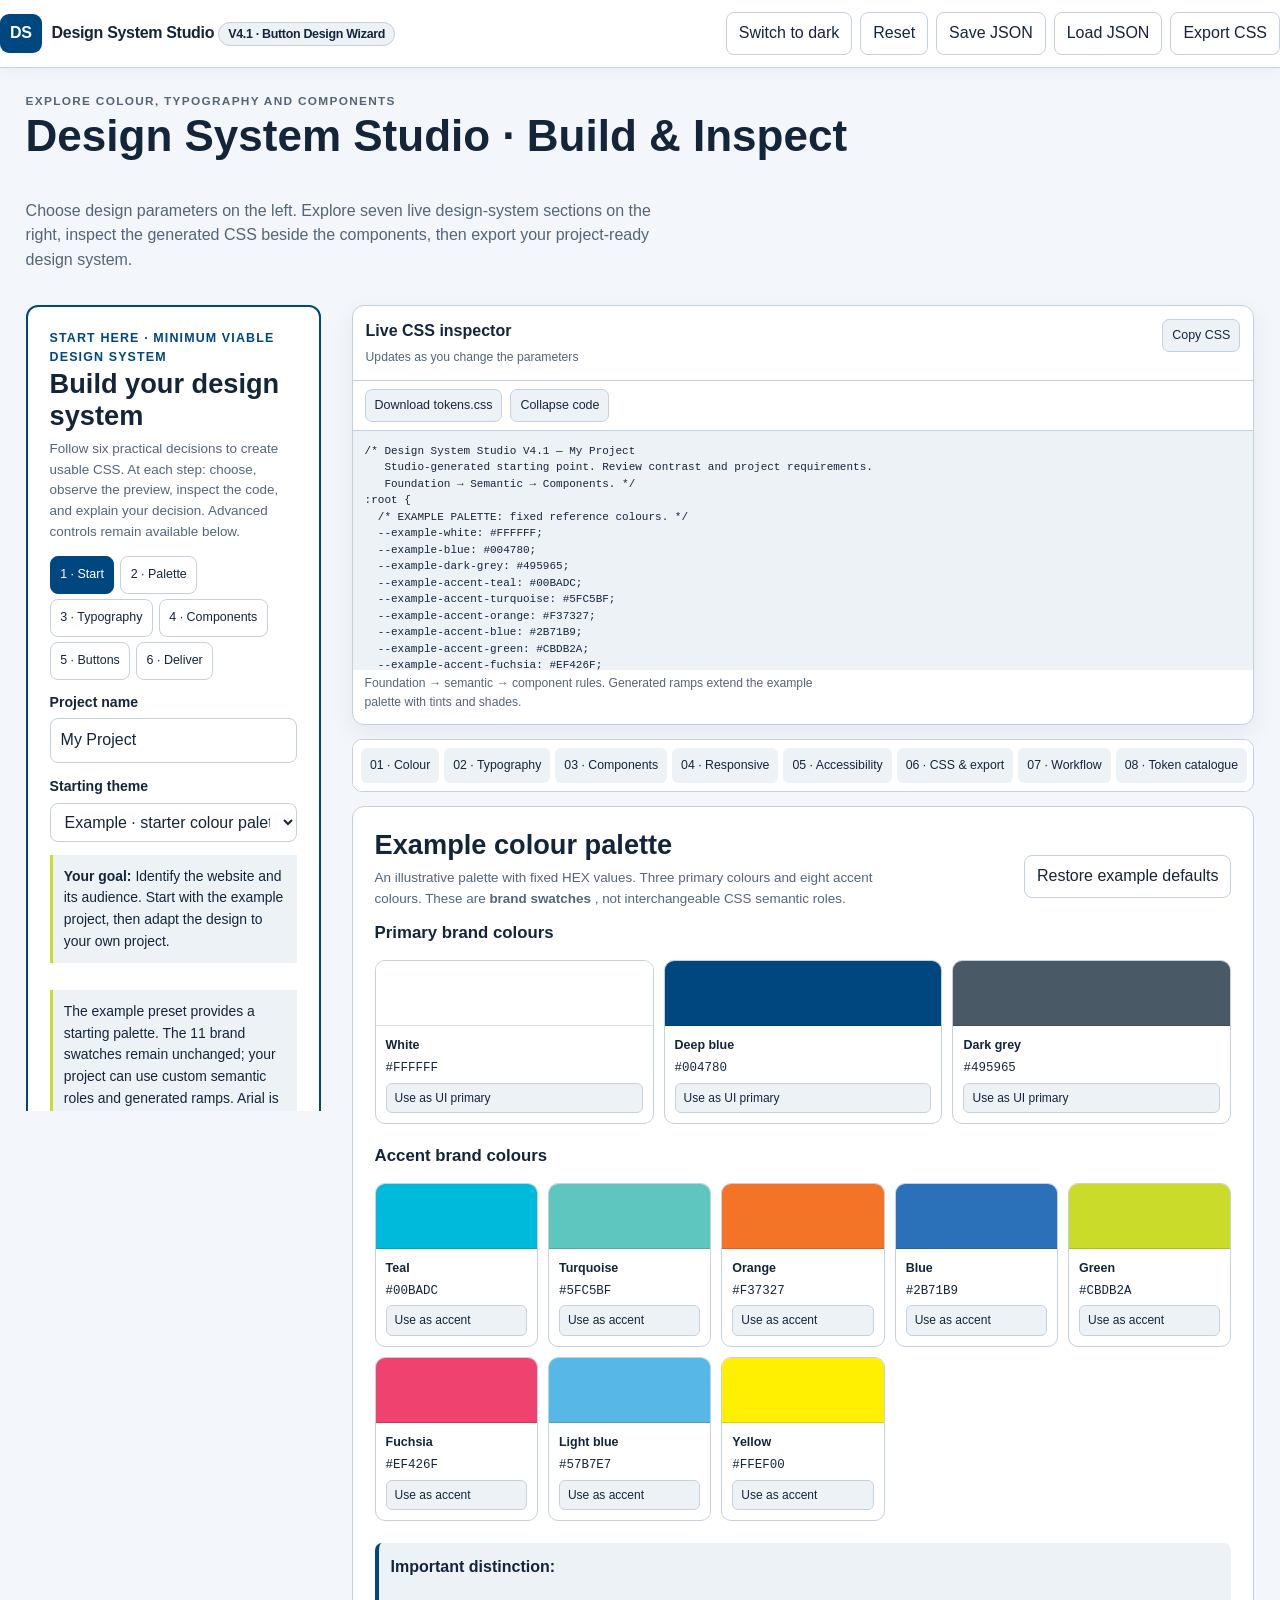
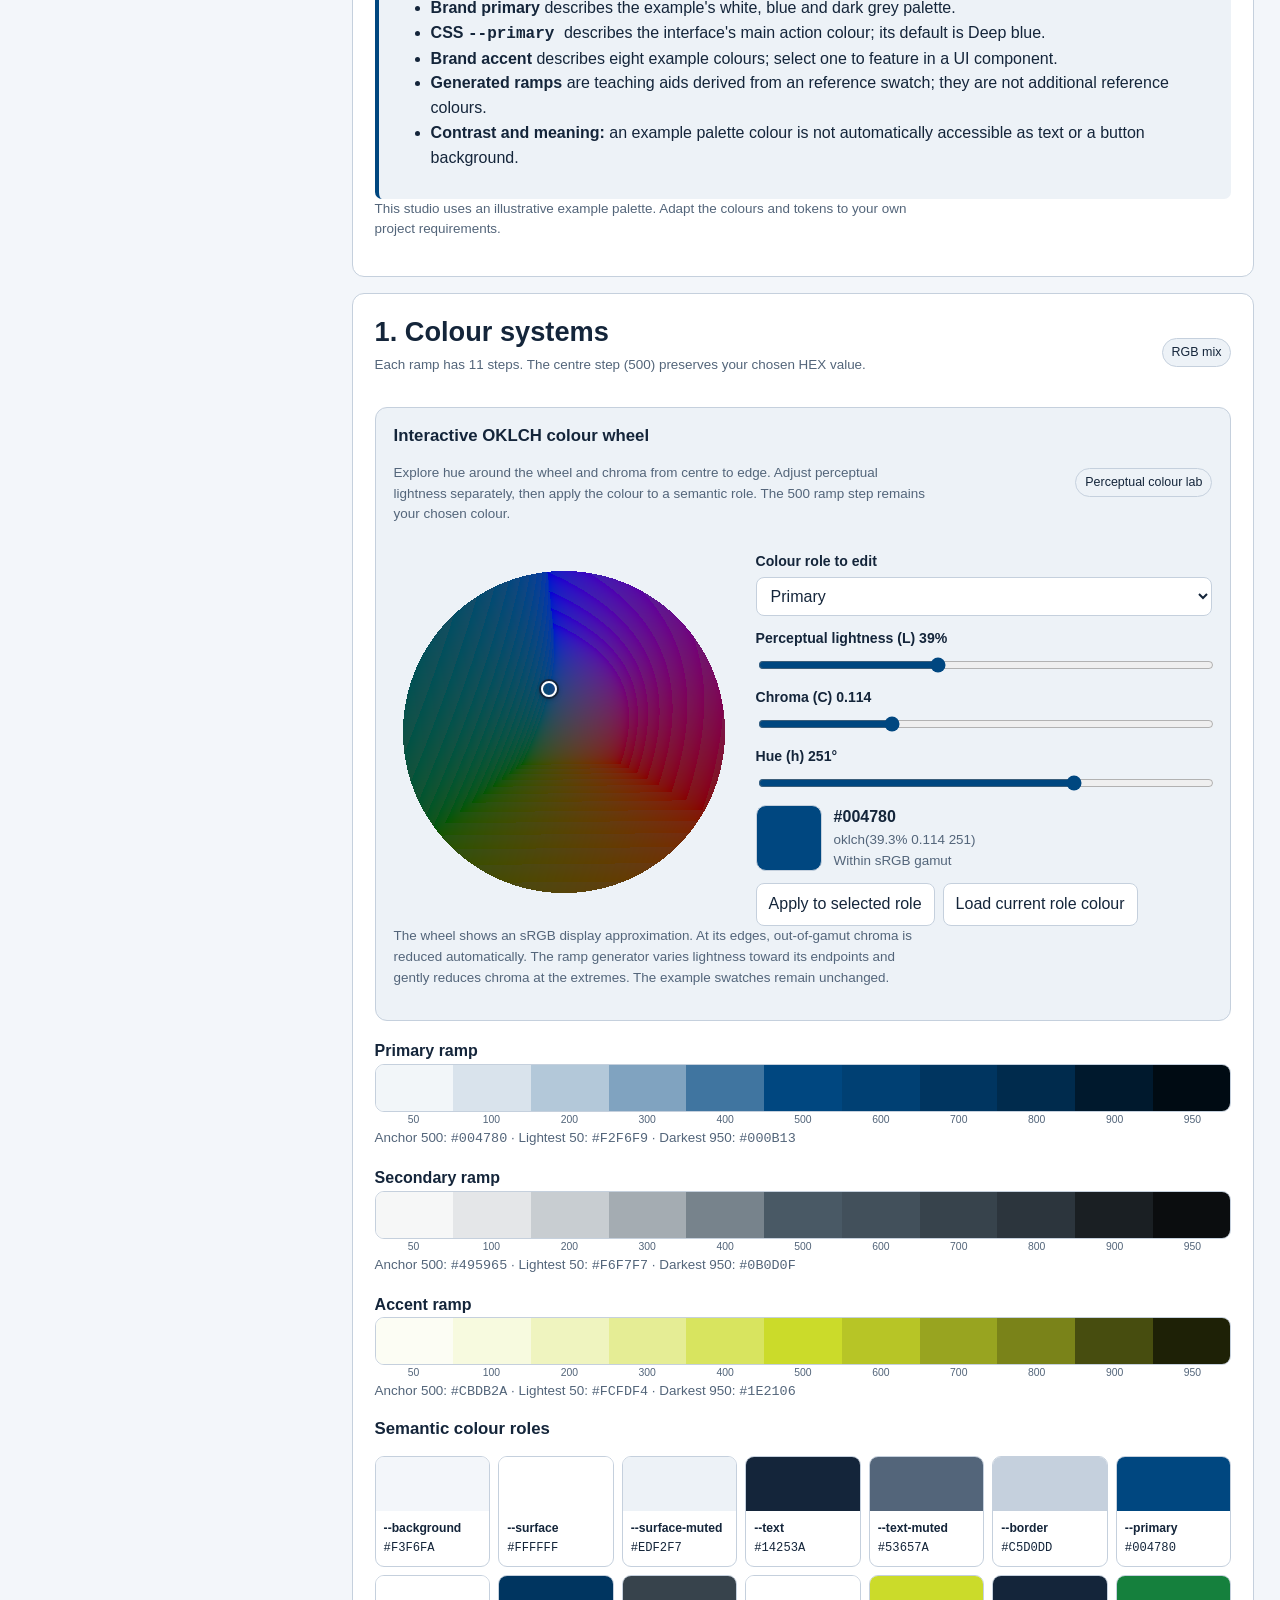
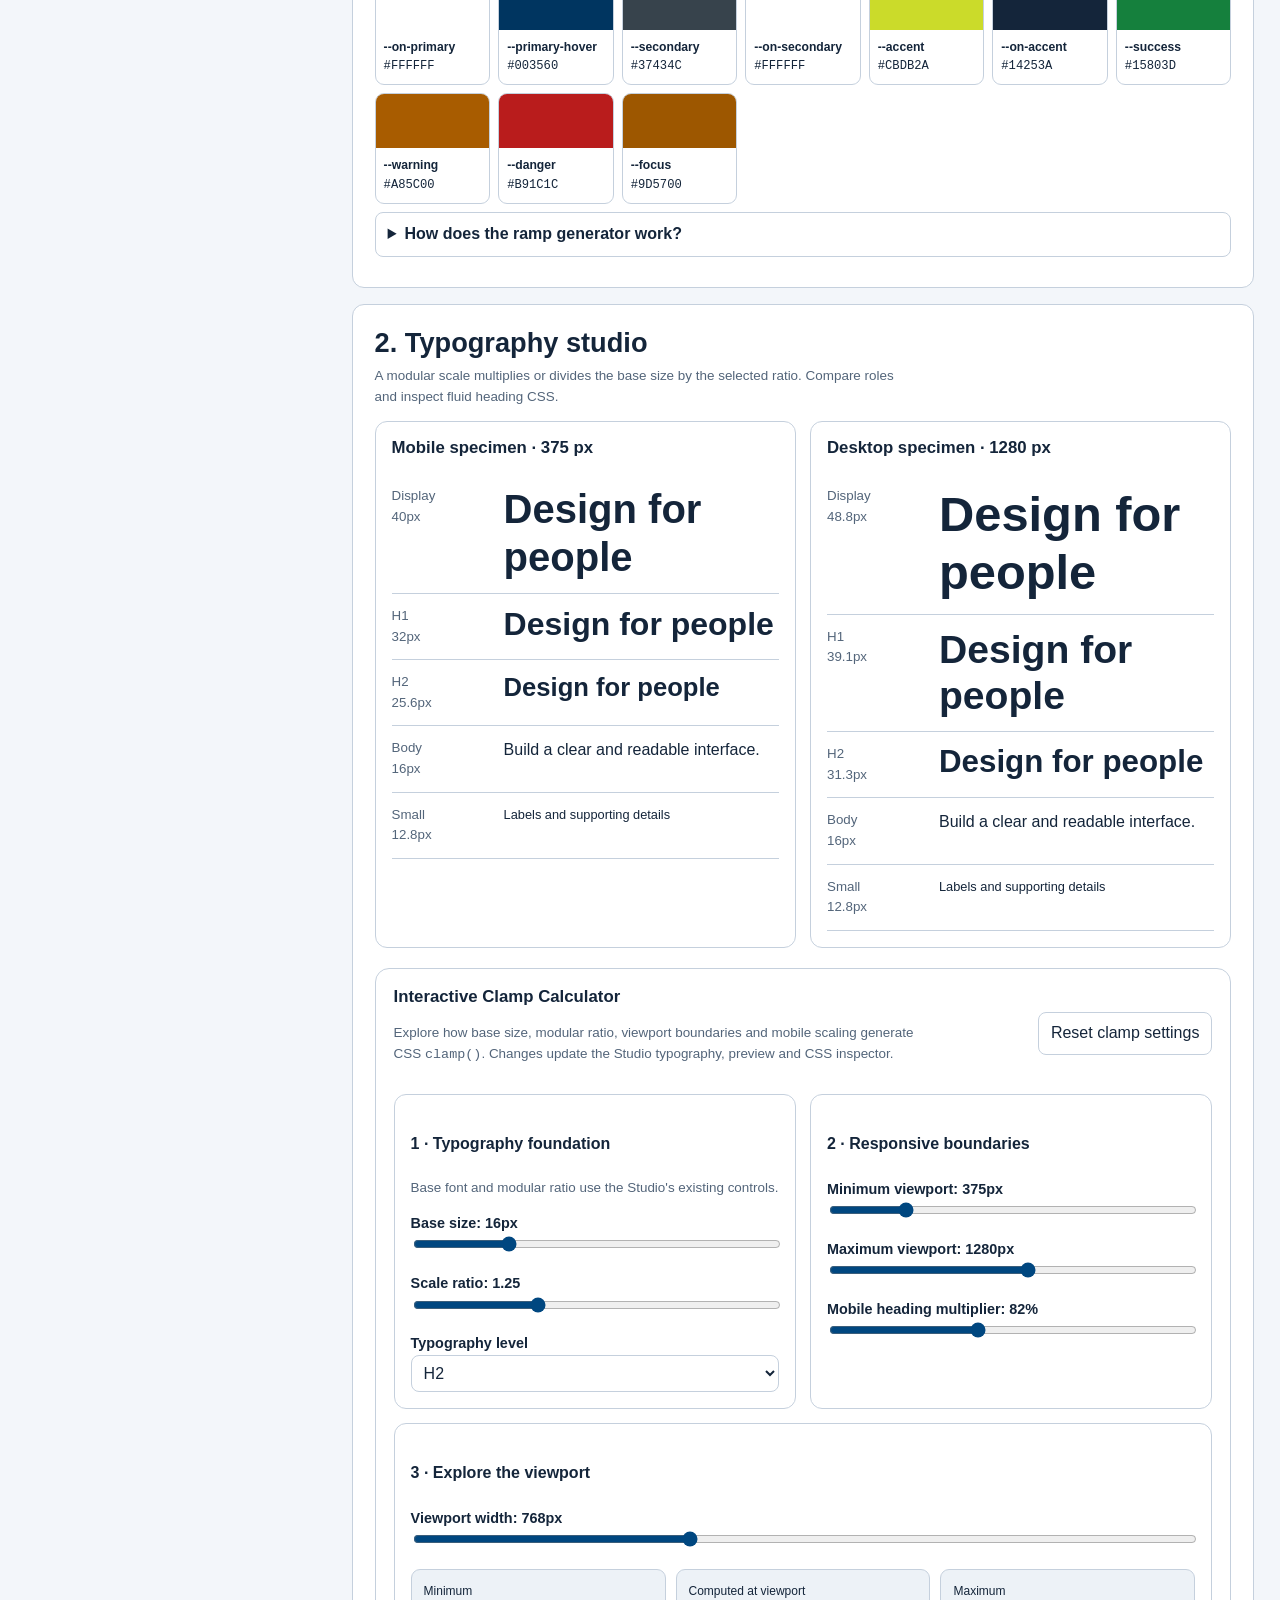
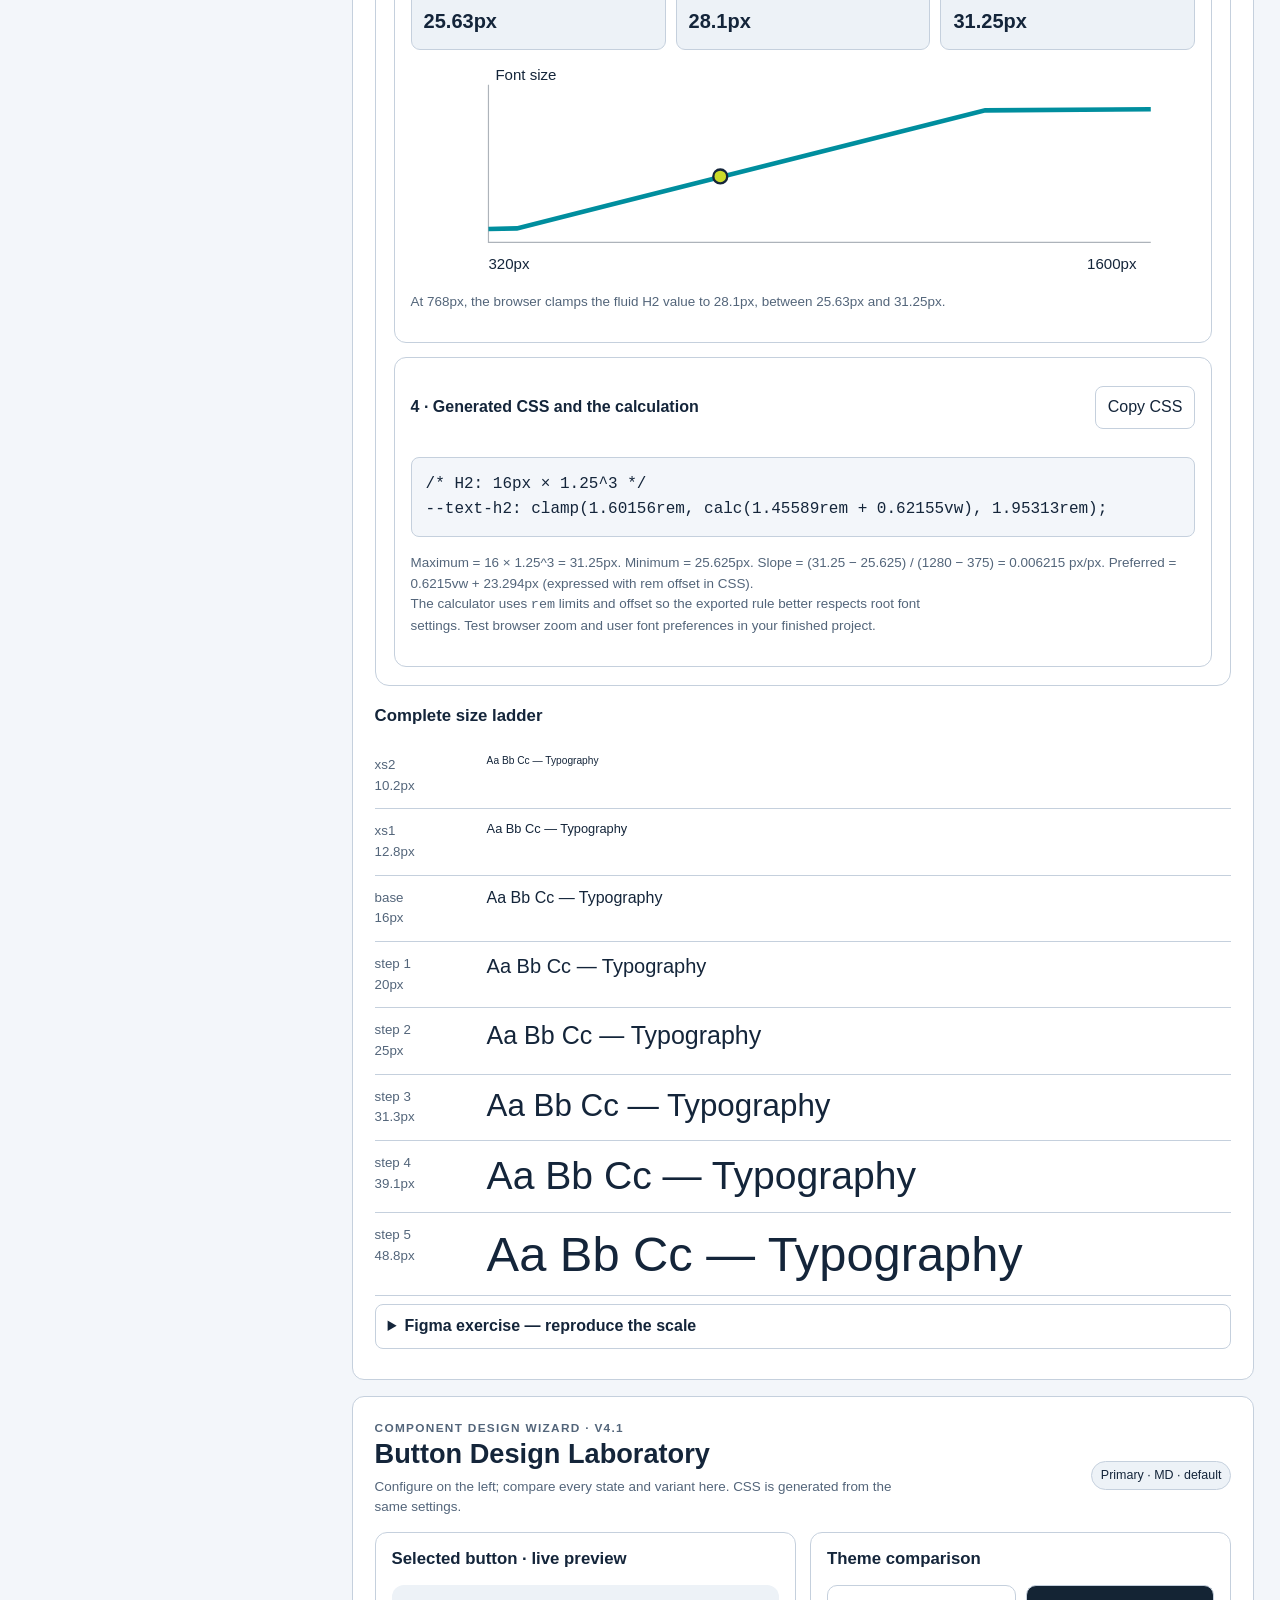
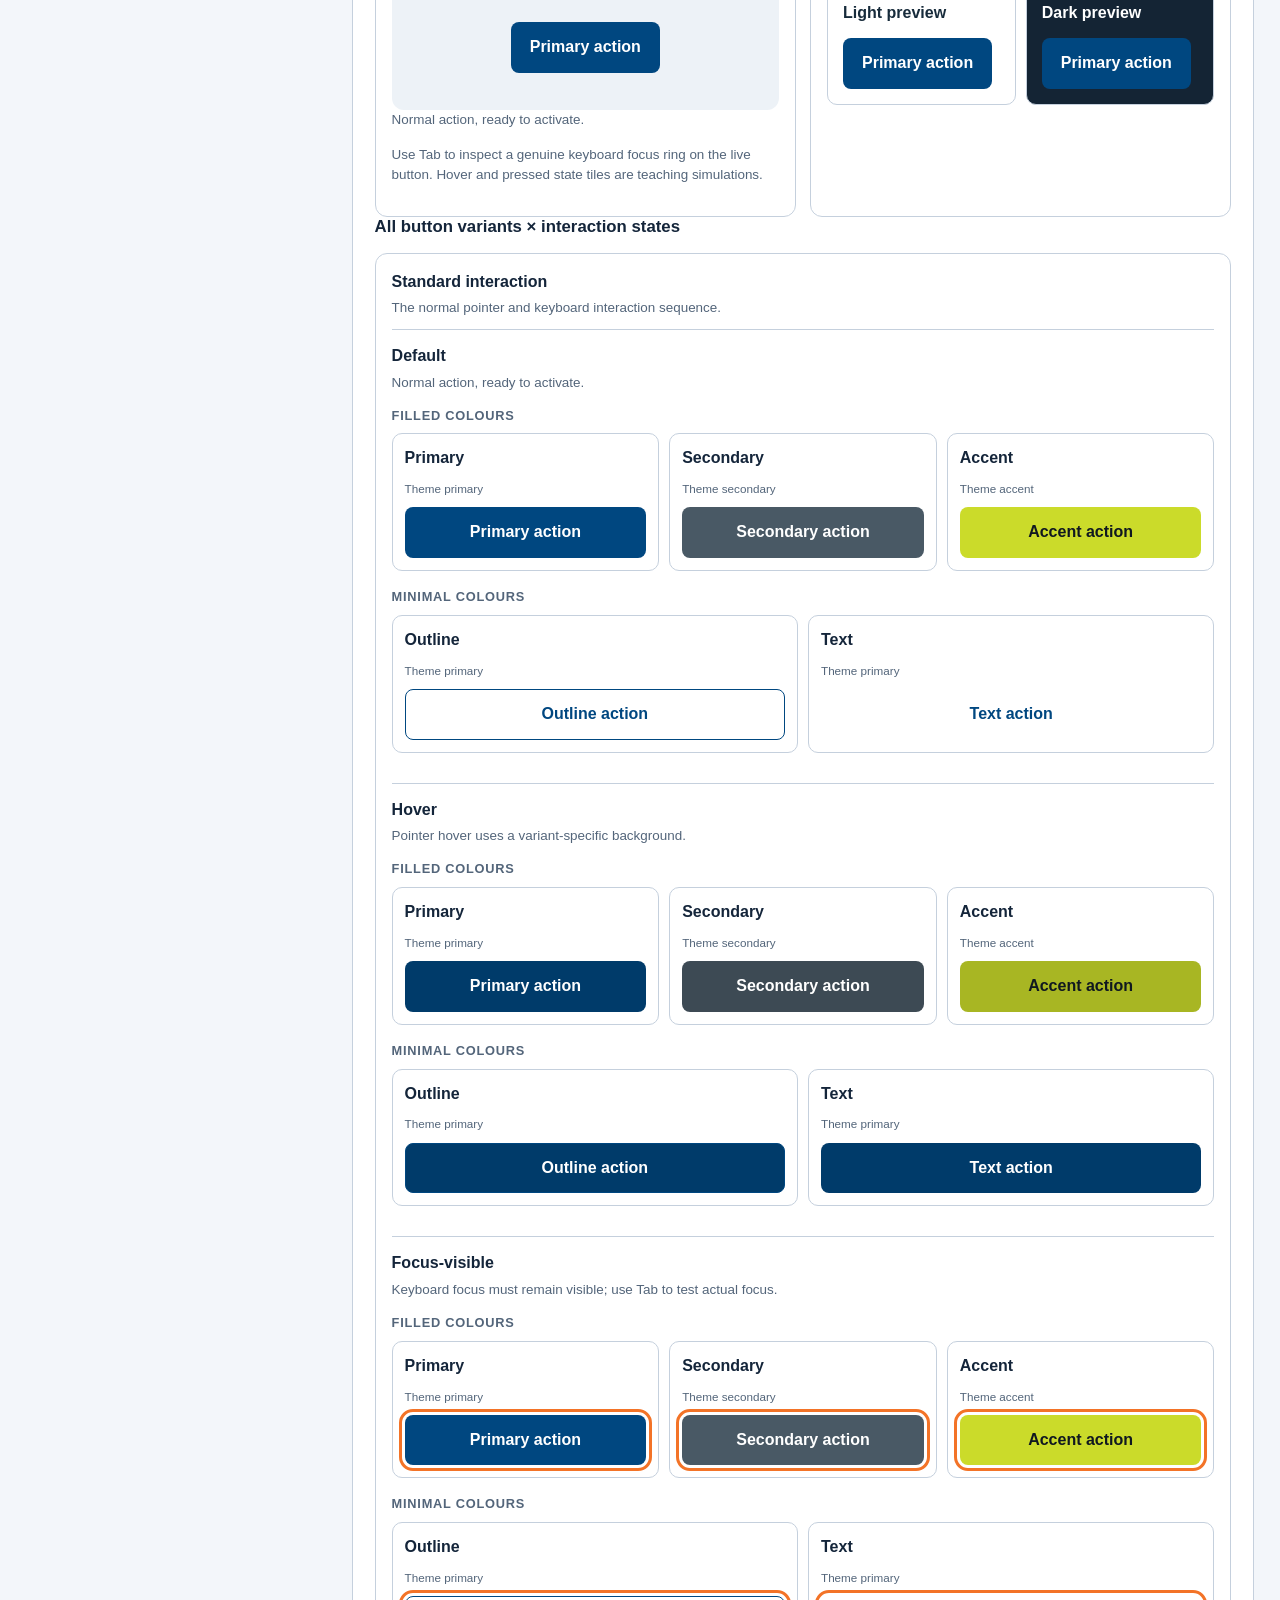
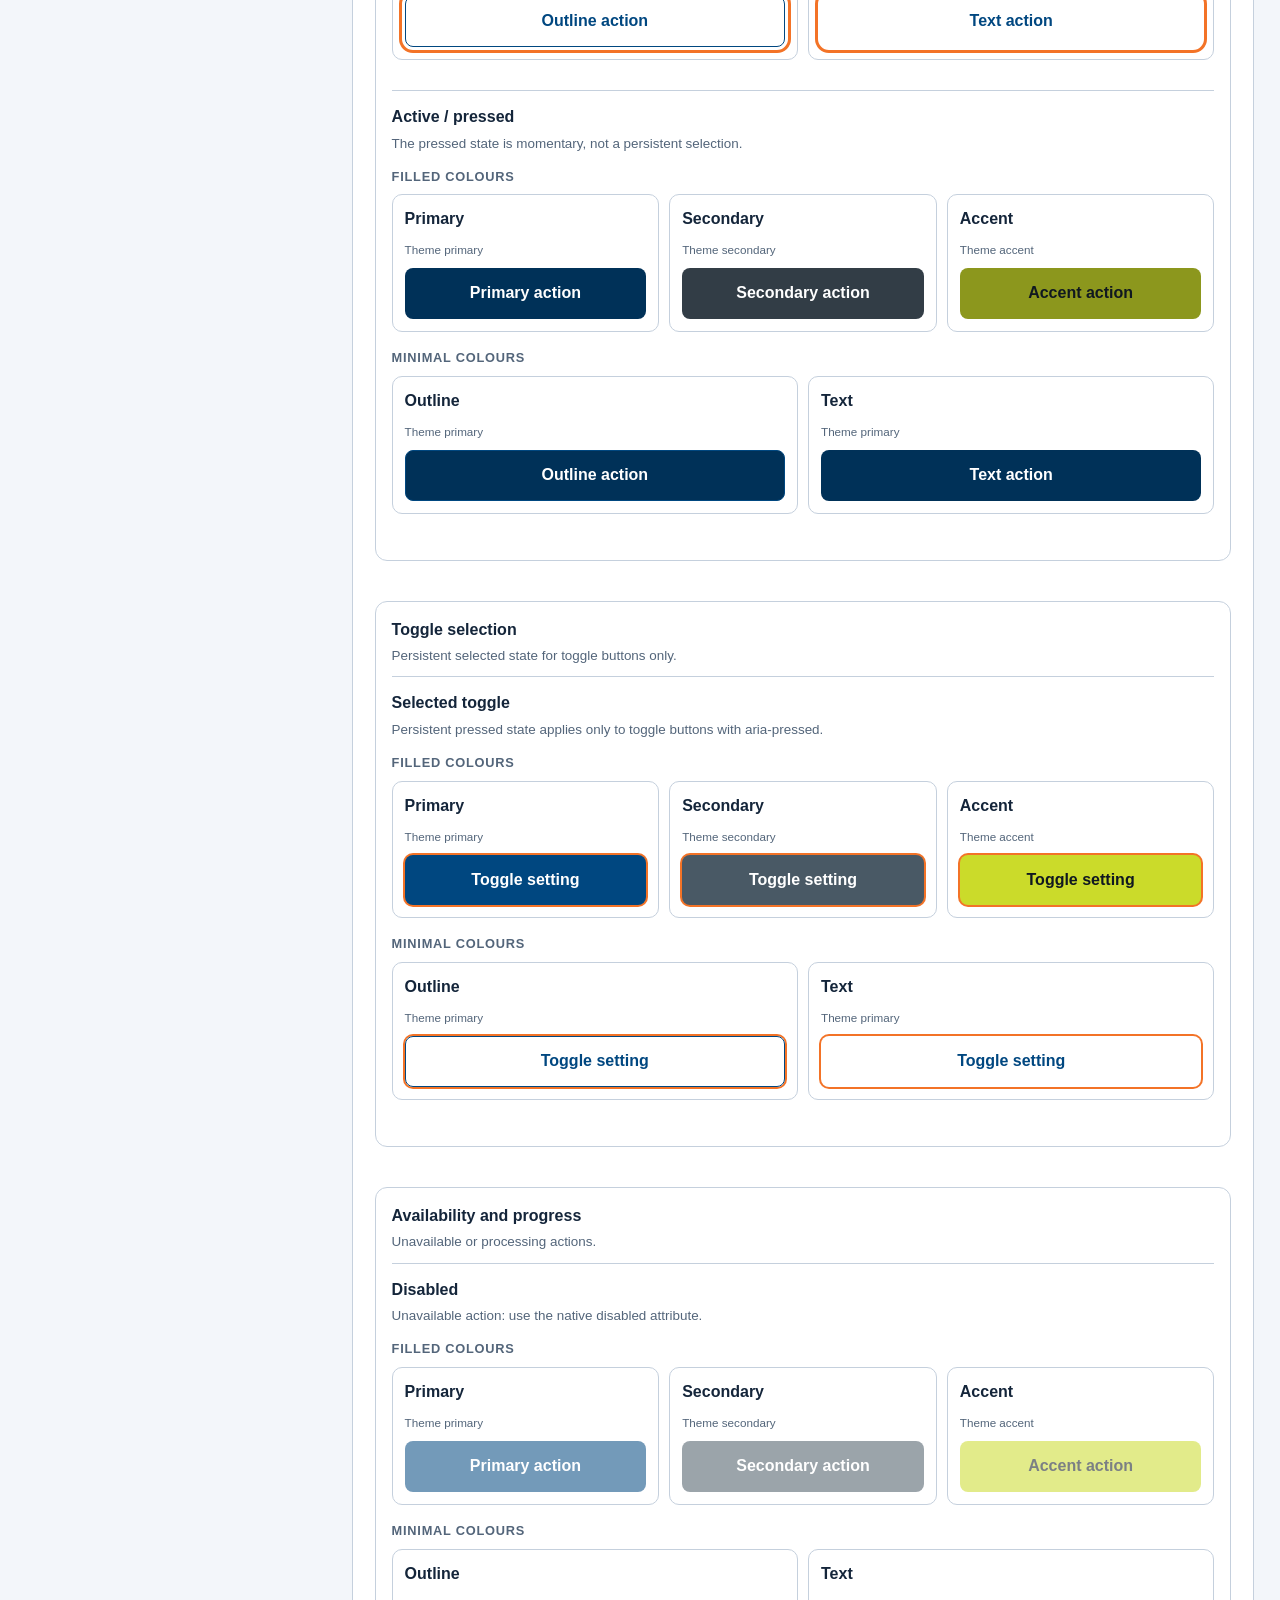
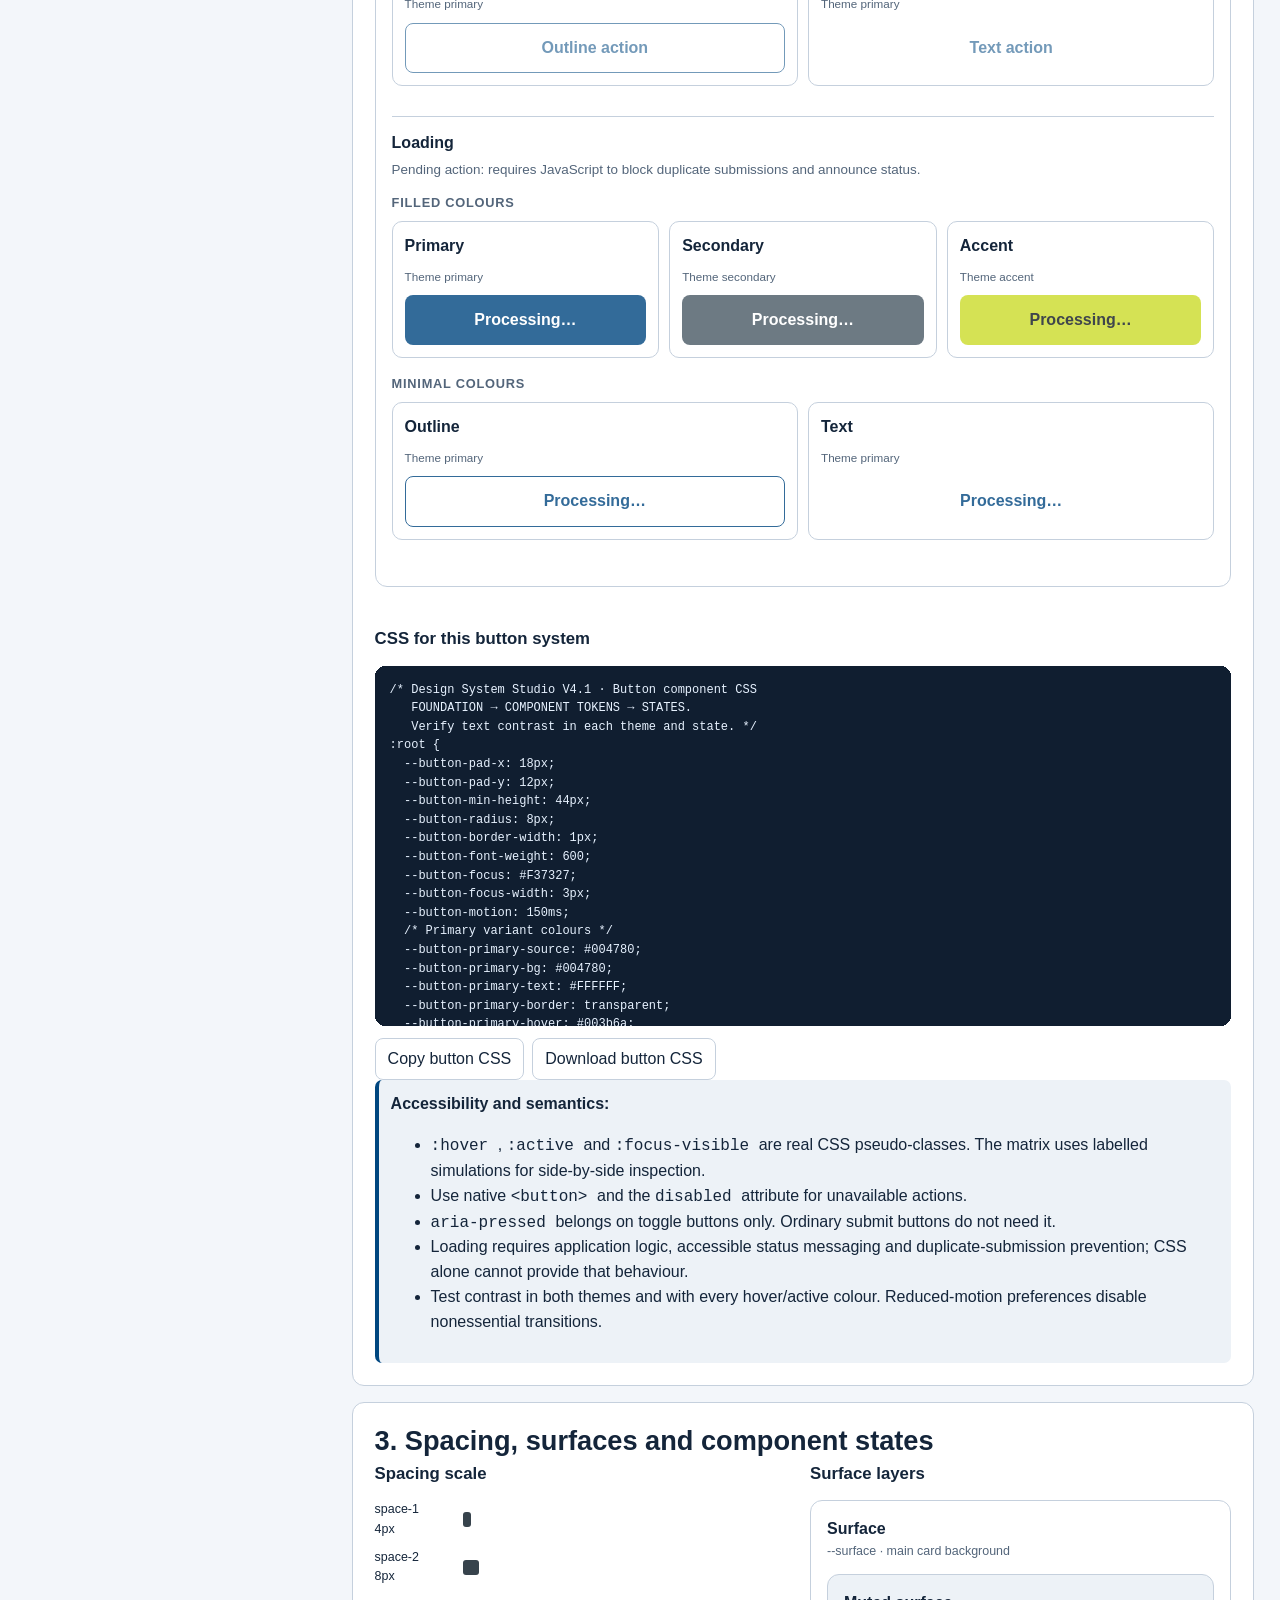
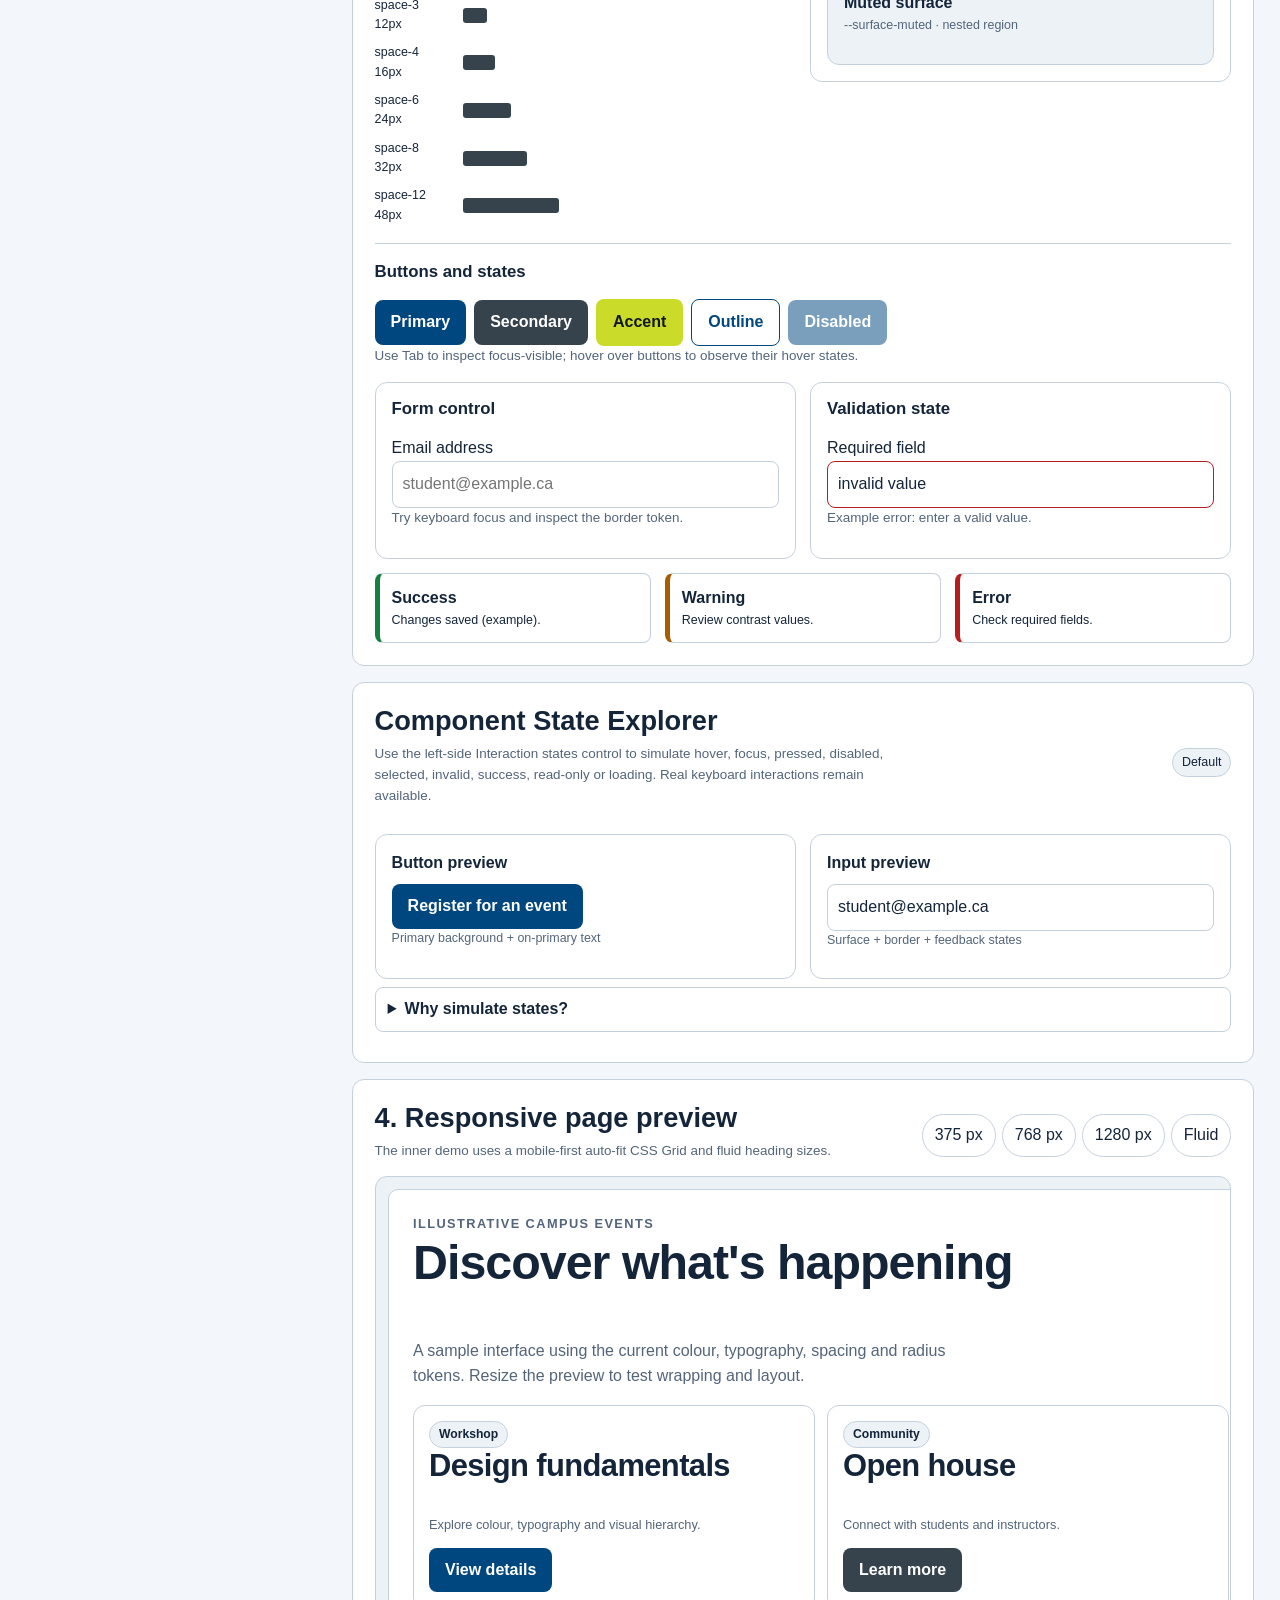
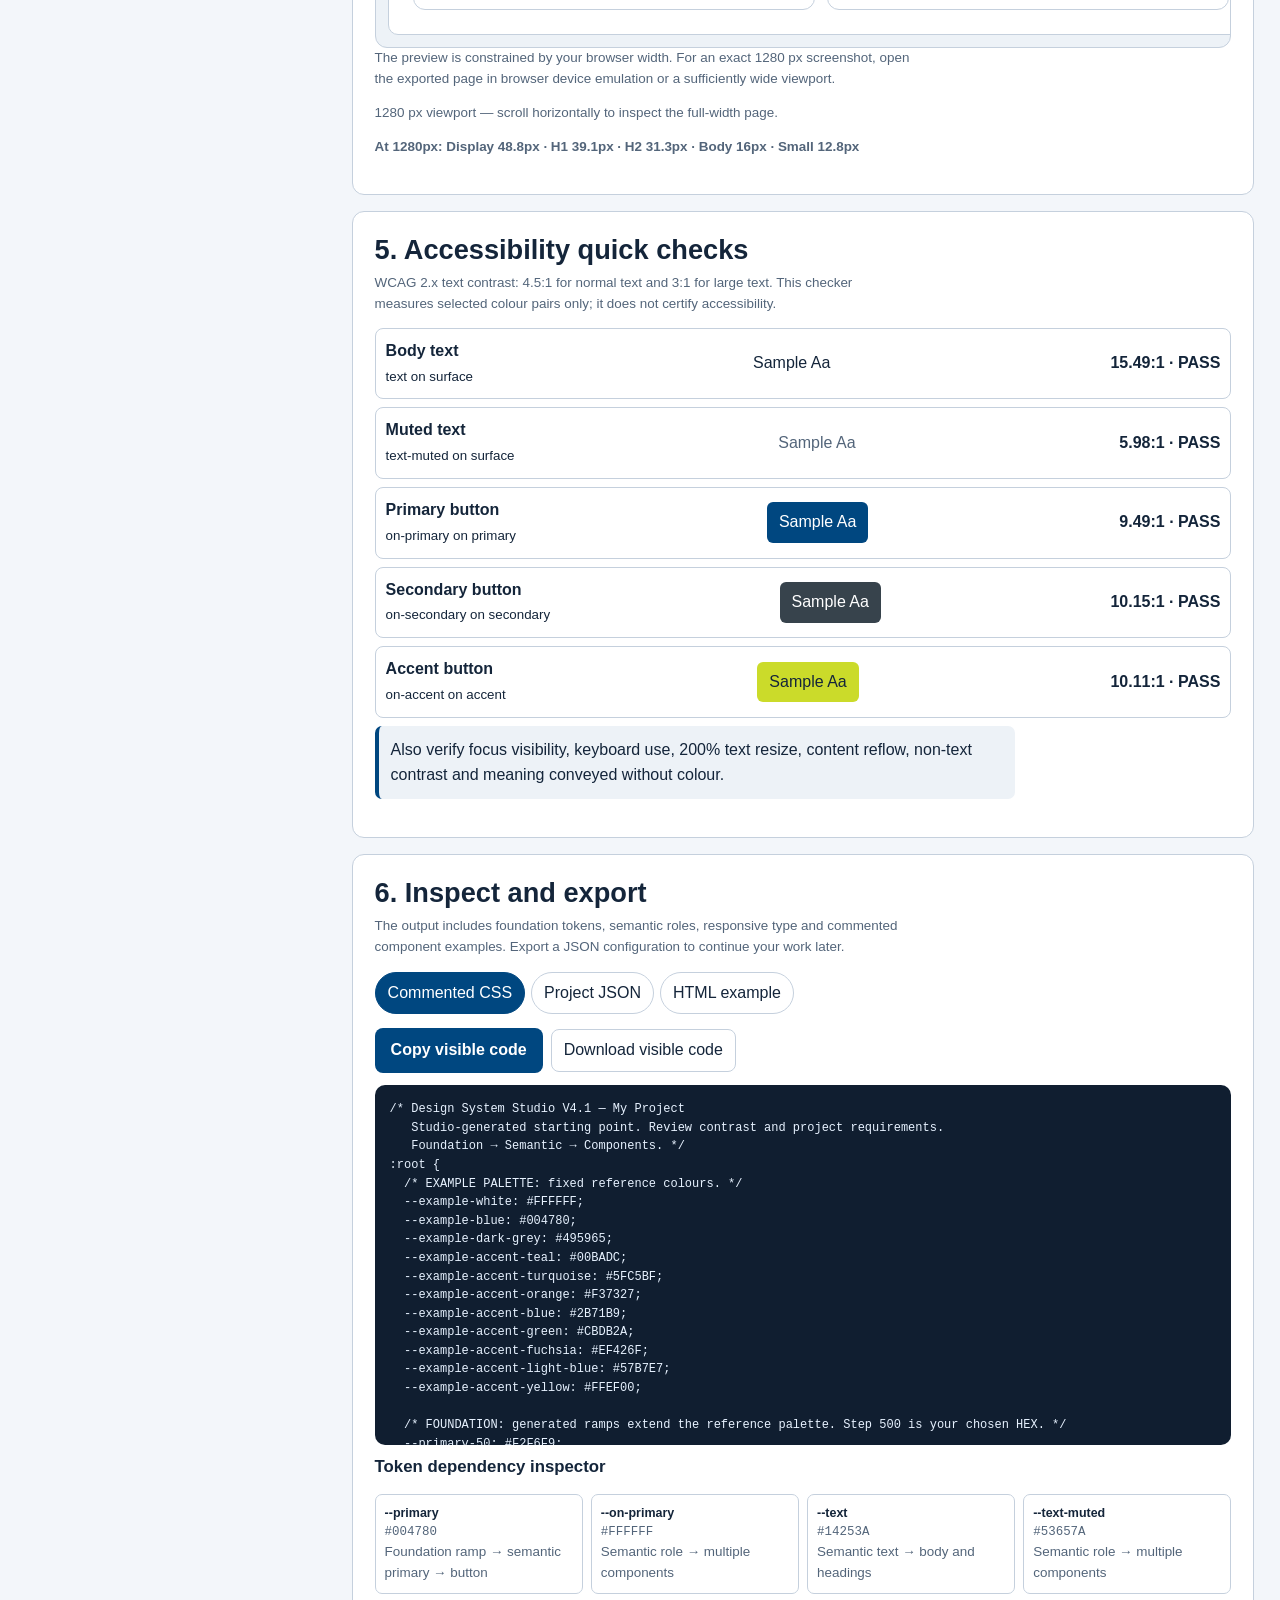
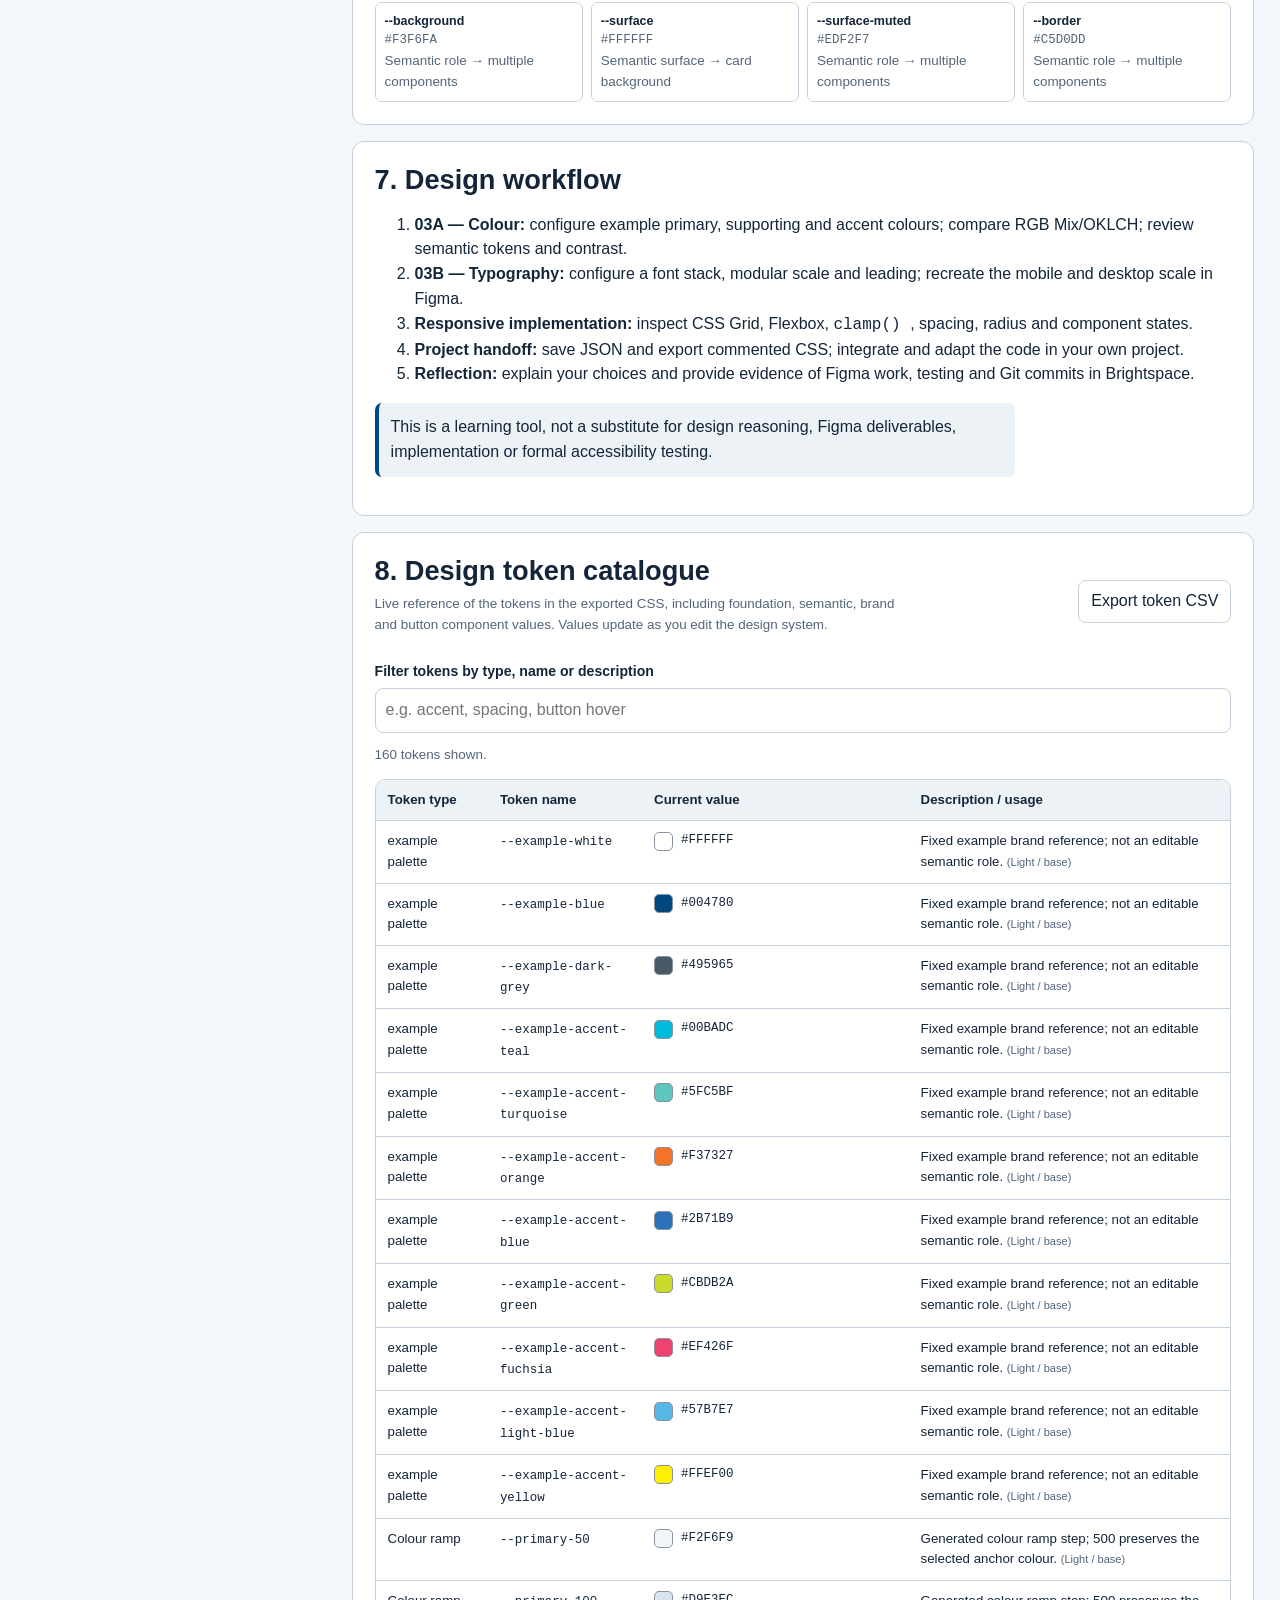
==== commit 3838d051: "clean up language on the site" ====
--- a/legacy/Design_System_Studio_V4_1_Interactive_Clamp_Calculator.html
+++ b/legacy/Design_System_Studio_V4_1_Interactive_Clamp_Calculator.html
@@ -3179,7 +3179,7 @@
                 <div class="token-list" id="tokenInspector"></div>
               </section>
               <section class="panel" id="studio-section-7">
-                <h2>7. Classroom workflow</h2>
+                <h2>7. Design workflow</h2>
                 <ol>
                   <li>
                     <strong>03A — Colour:</strong>
@@ -3269,7 +3269,7 @@
           /* STATE: all user-editable foundation values live in one plain object.
              JSON import validates fields; exporting never executes imported code. */
           /* BRAND SOURCE OF TRUTH: illustrative colours for the example preset.
-             The palette is immutable in this classroom preset. Students can experiment
+             The palette is immutable in this example preset. You can experiment
              with editable interface colours without changing the reference swatch list. */
           const EXAMPLE_PALETTE = {
               primary: [
@@ -3637,7 +3637,7 @@
               }).flatMap(([name, r]) => steps.map(s => `  --${name}-${s}: ${r[s]};`)).join('\n');
               const semantic = r => Object.entries(r).map(([k, v]) => `  --${k}: ${v};`).join('\n');
               const sz = sizes();
-              return `/* Design System Studio V4.1 — ${state.project.replace(/\*\//g,'')}\n   Classroom-generated starting point. Review contrast and project requirements.\n   Foundation → Semantic → Components. */\n:root {\n  /* EXAMPLE PALETTE: fixed reference colours. */\n  --example-white: #FFFFFF;\n  --example-blue: #004780;\n  --example-dark-grey: #495965;\n  --example-accent-teal: #00BADC;\n  --example-accent-turquoise: #5FC5BF;\n  --example-accent-orange: #F37327;\n  --example-accent-blue: #2B71B9;\n  --example-accent-green: #CBDB2A;\n  --example-accent-fuchsia: #EF426F;\n  --example-accent-light-blue: #57B7E7;\n  --example-accent-yellow: #FFEF00;\n\n  /* FOUNDATION: generated ramps extend the reference palette. Step 500 is your chosen HEX. */\n${foundation}\n\n  /* FOUNDATION: typography. Arial is the default system font. */\n  --font-ui: ${state.font};\n  --font-size-base: ${state.base}px;\n  --type-ratio: ${state.ratio};\n${sz.map((o,i)=>`  --text-step-${i}: ${o.size}px;`).join('\n')}\n  --text-display: ${fluidTypeCss(5)};
+              return `/* Design System Studio V4.1 — ${state.project.replace(/\*\//g,'')}\n   Studio-generated starting point. Review contrast and project requirements.\n   Foundation → Semantic → Components. */\n:root {\n  /* EXAMPLE PALETTE: fixed reference colours. */\n  --example-white: #FFFFFF;\n  --example-blue: #004780;\n  --example-dark-grey: #495965;\n  --example-accent-teal: #00BADC;\n  --example-accent-turquoise: #5FC5BF;\n  --example-accent-orange: #F37327;\n  --example-accent-blue: #2B71B9;\n  --example-accent-green: #CBDB2A;\n  --example-accent-fuchsia: #EF426F;\n  --example-accent-light-blue: #57B7E7;\n  --example-accent-yellow: #FFEF00;\n\n  /* FOUNDATION: generated ramps extend the reference palette. Step 500 is your chosen HEX. */\n${foundation}\n\n  /* FOUNDATION: typography. Arial is the default system font. */\n  --font-ui: ${state.font};\n  --font-size-base: ${state.base}px;\n  --type-ratio: ${state.ratio};\n${sz.map((o,i)=>`  --text-step-${i}: ${o.size}px;`).join('\n')}\n  --text-display: ${fluidTypeCss(5)};
   --text-h1: ${fluidTypeCss(4)};
   --text-h2: ${fluidTypeCss(3)};
   --text-body: ${fluidTypeCss(0)};
